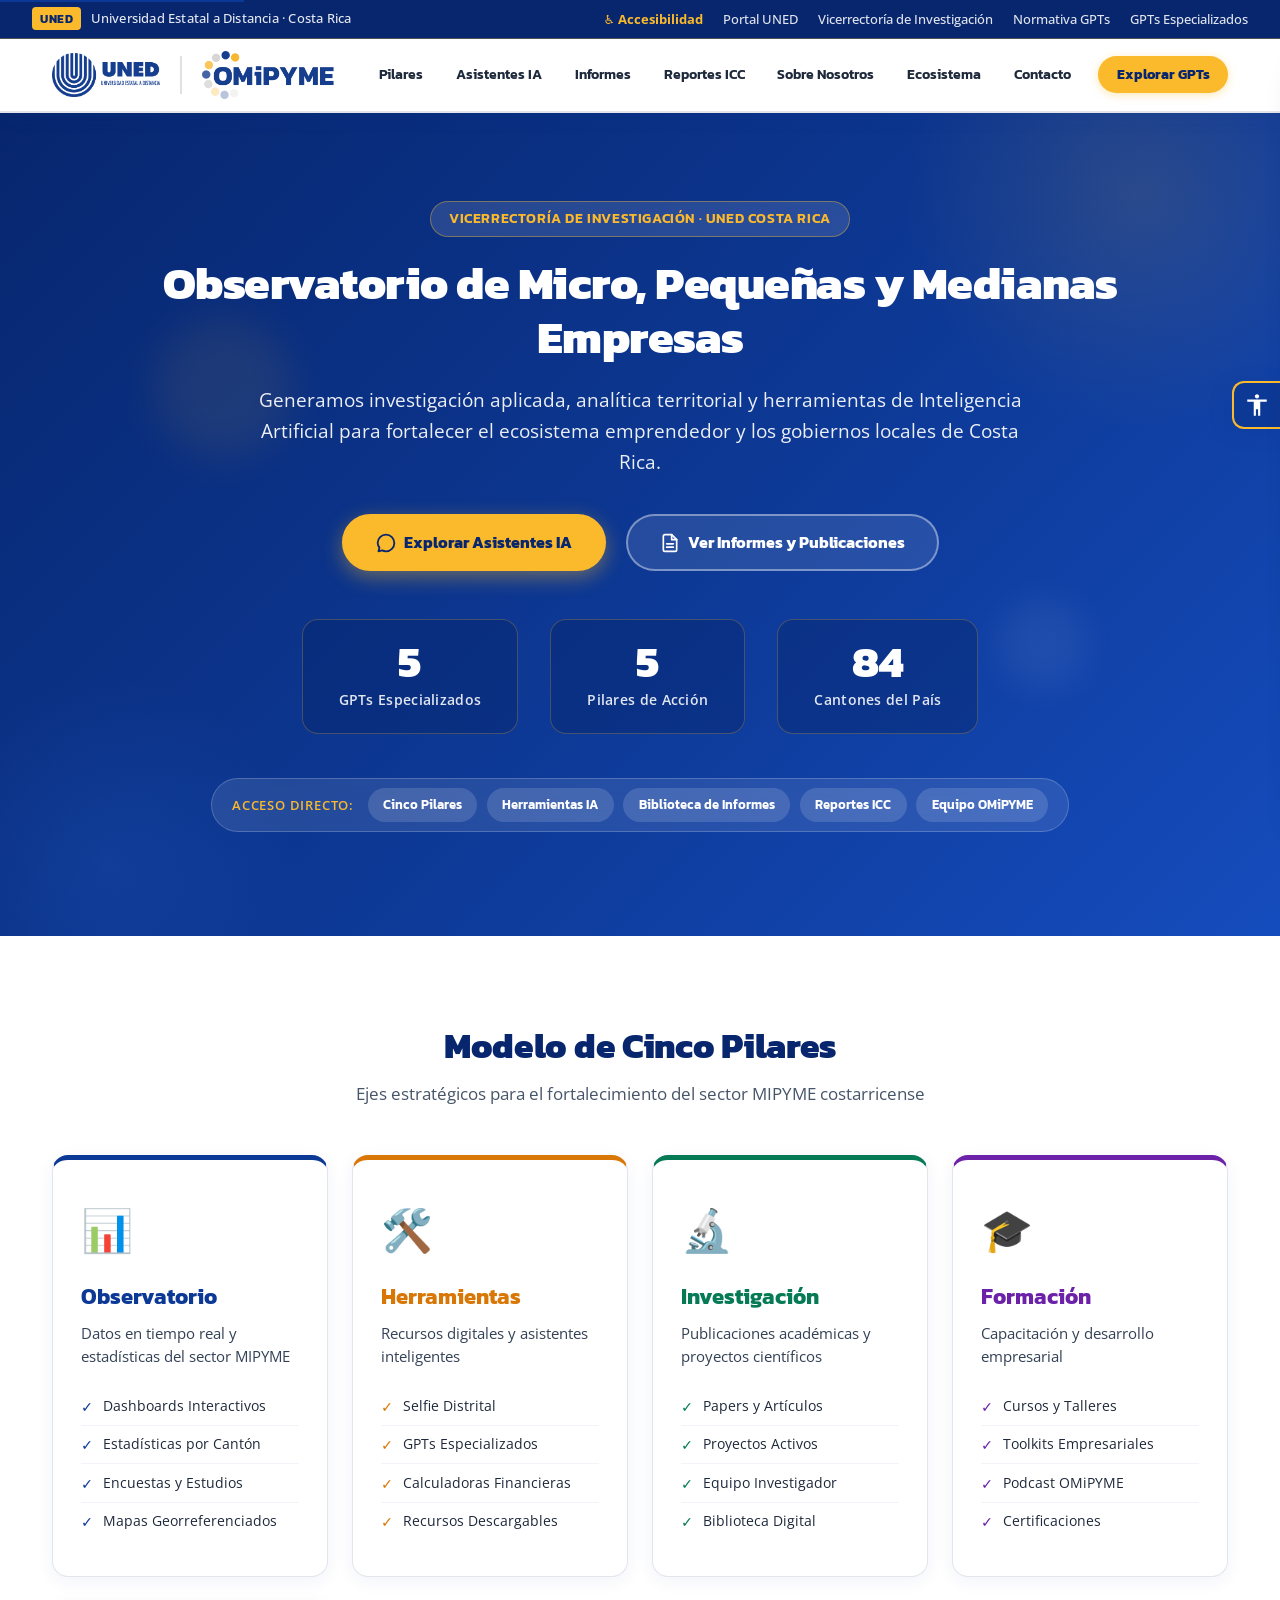
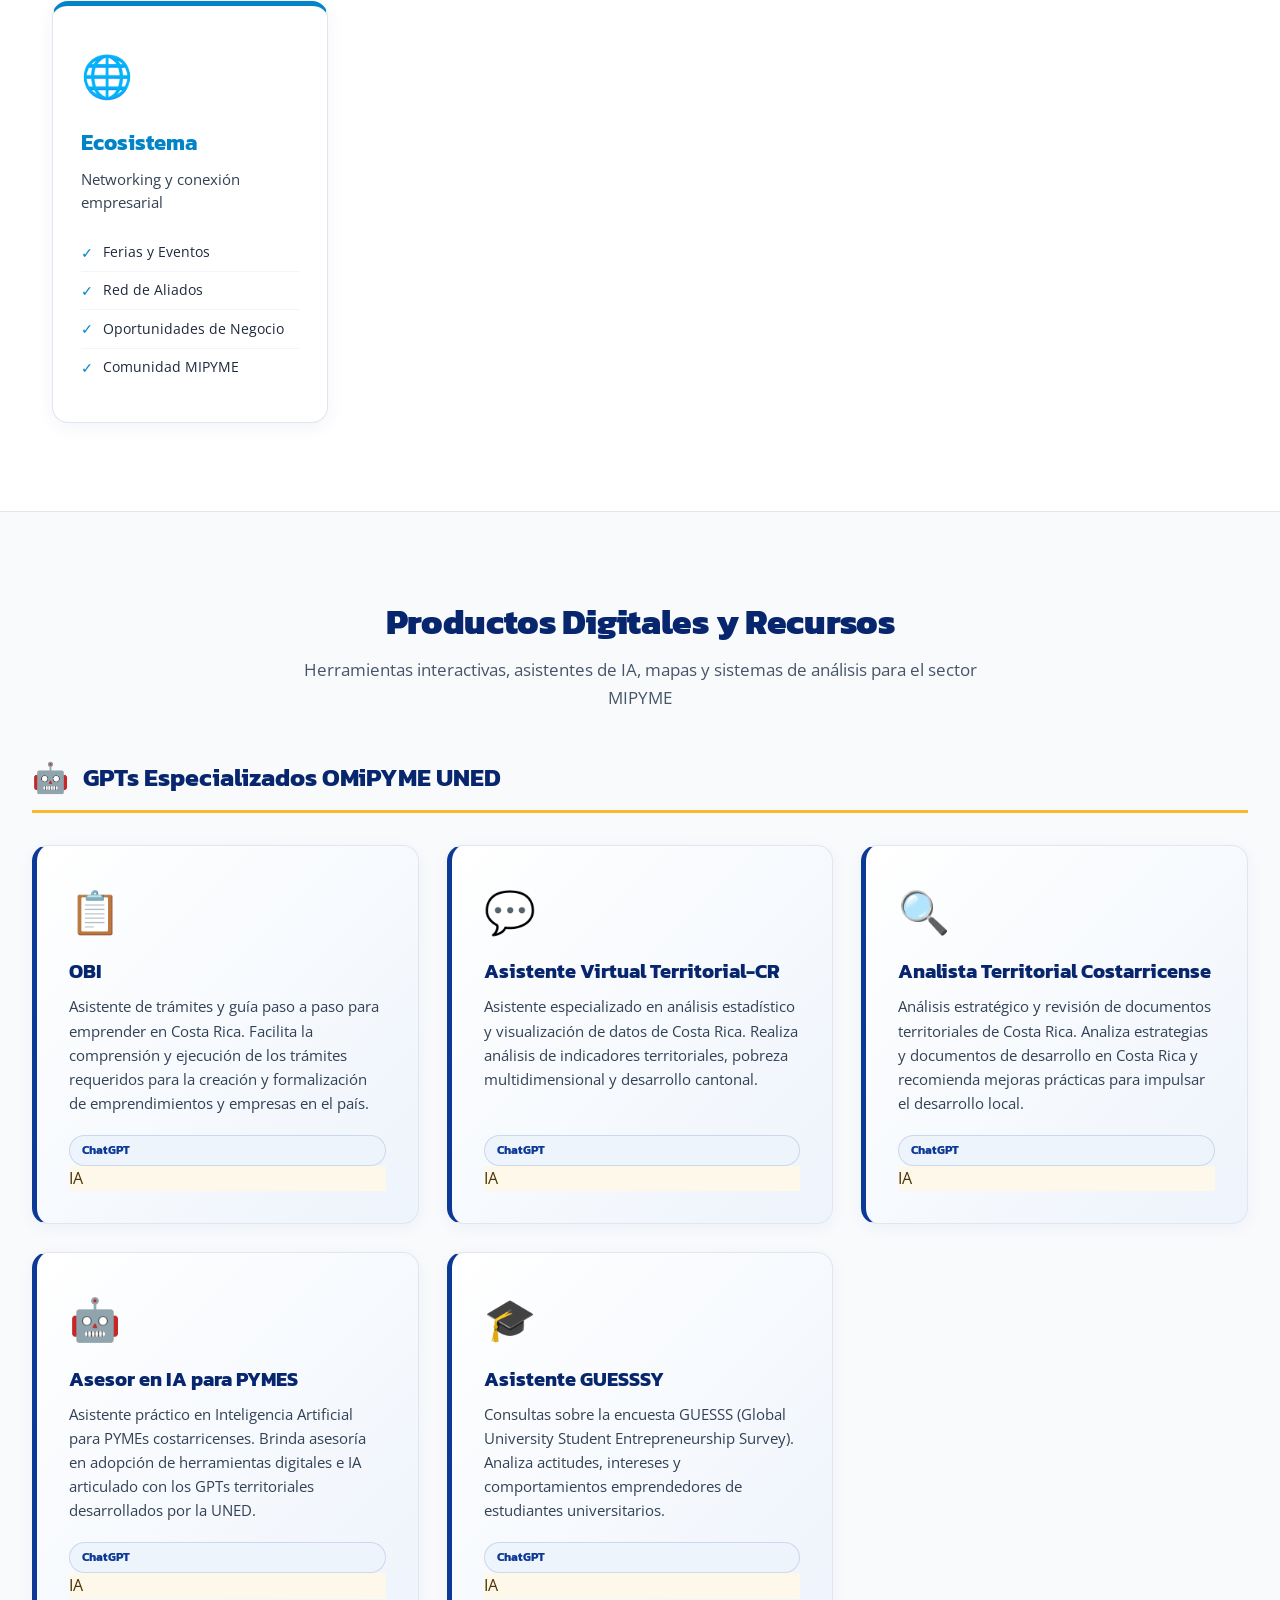
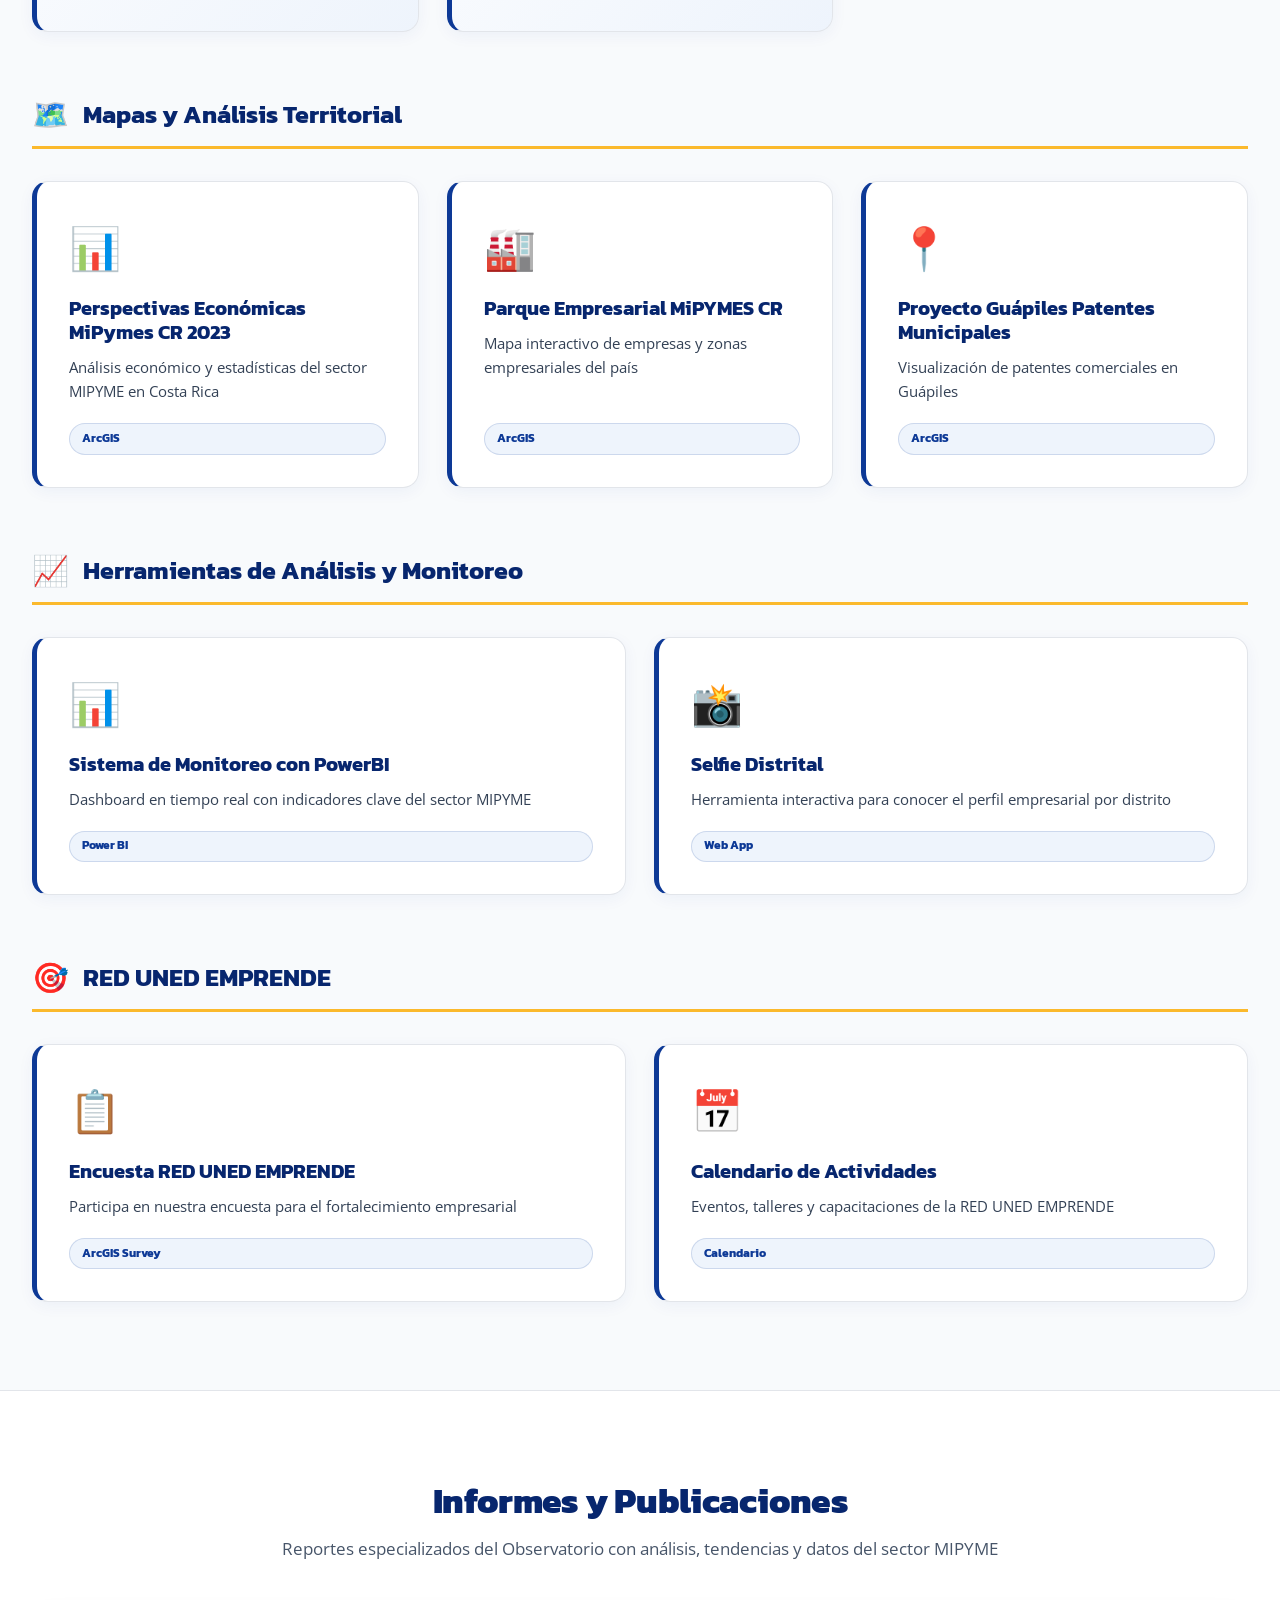
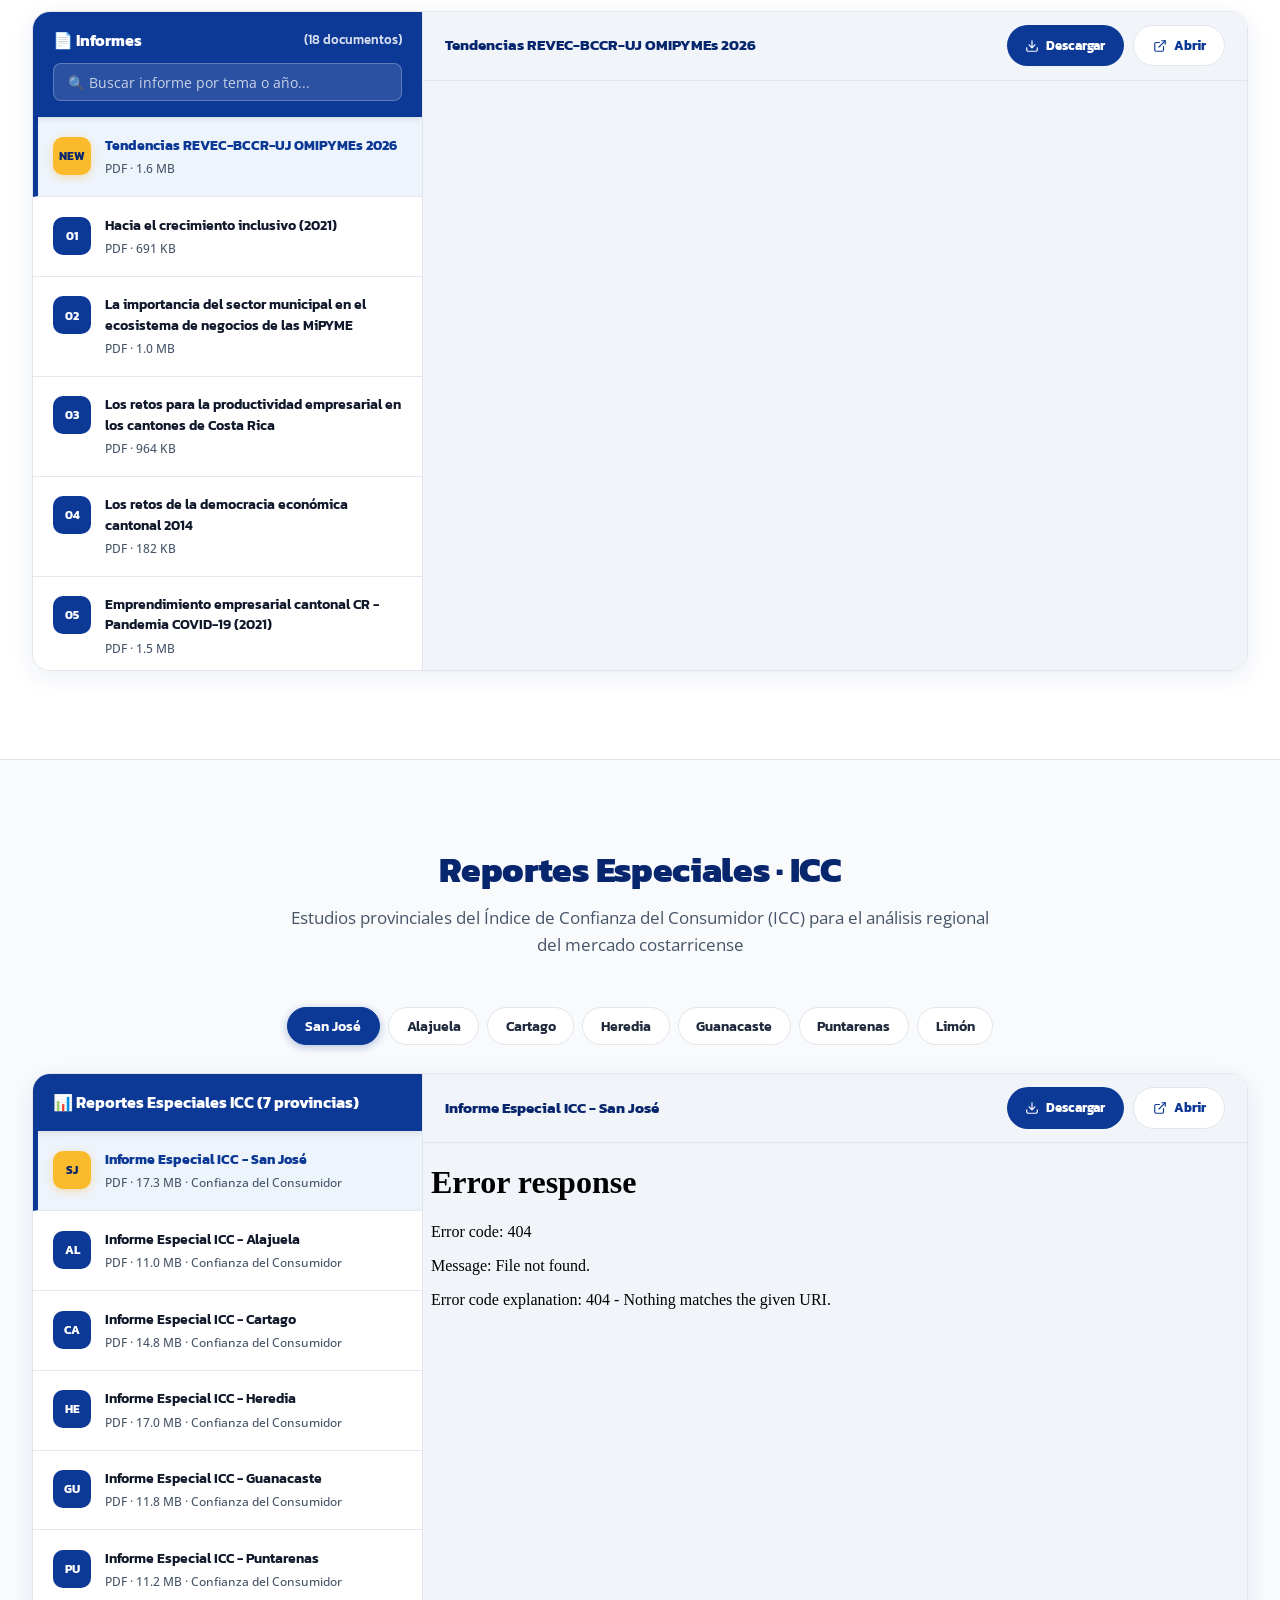
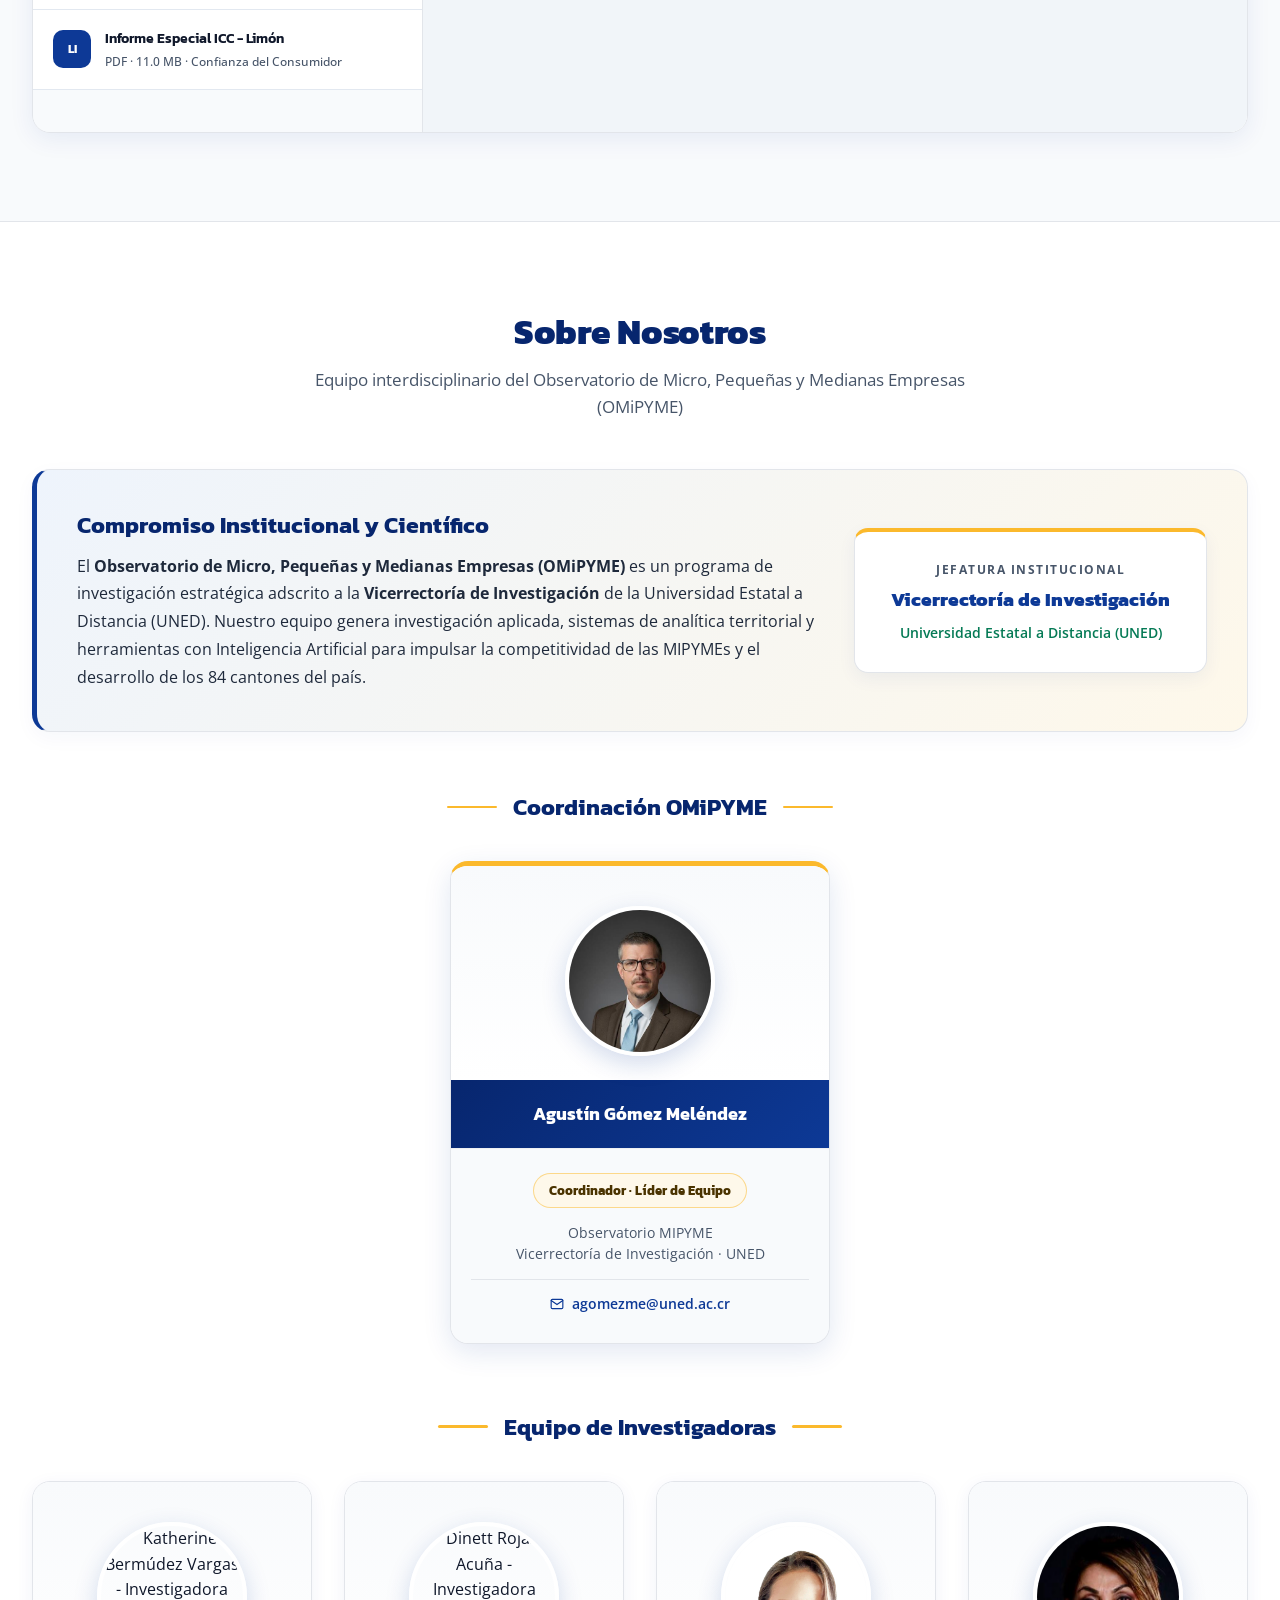
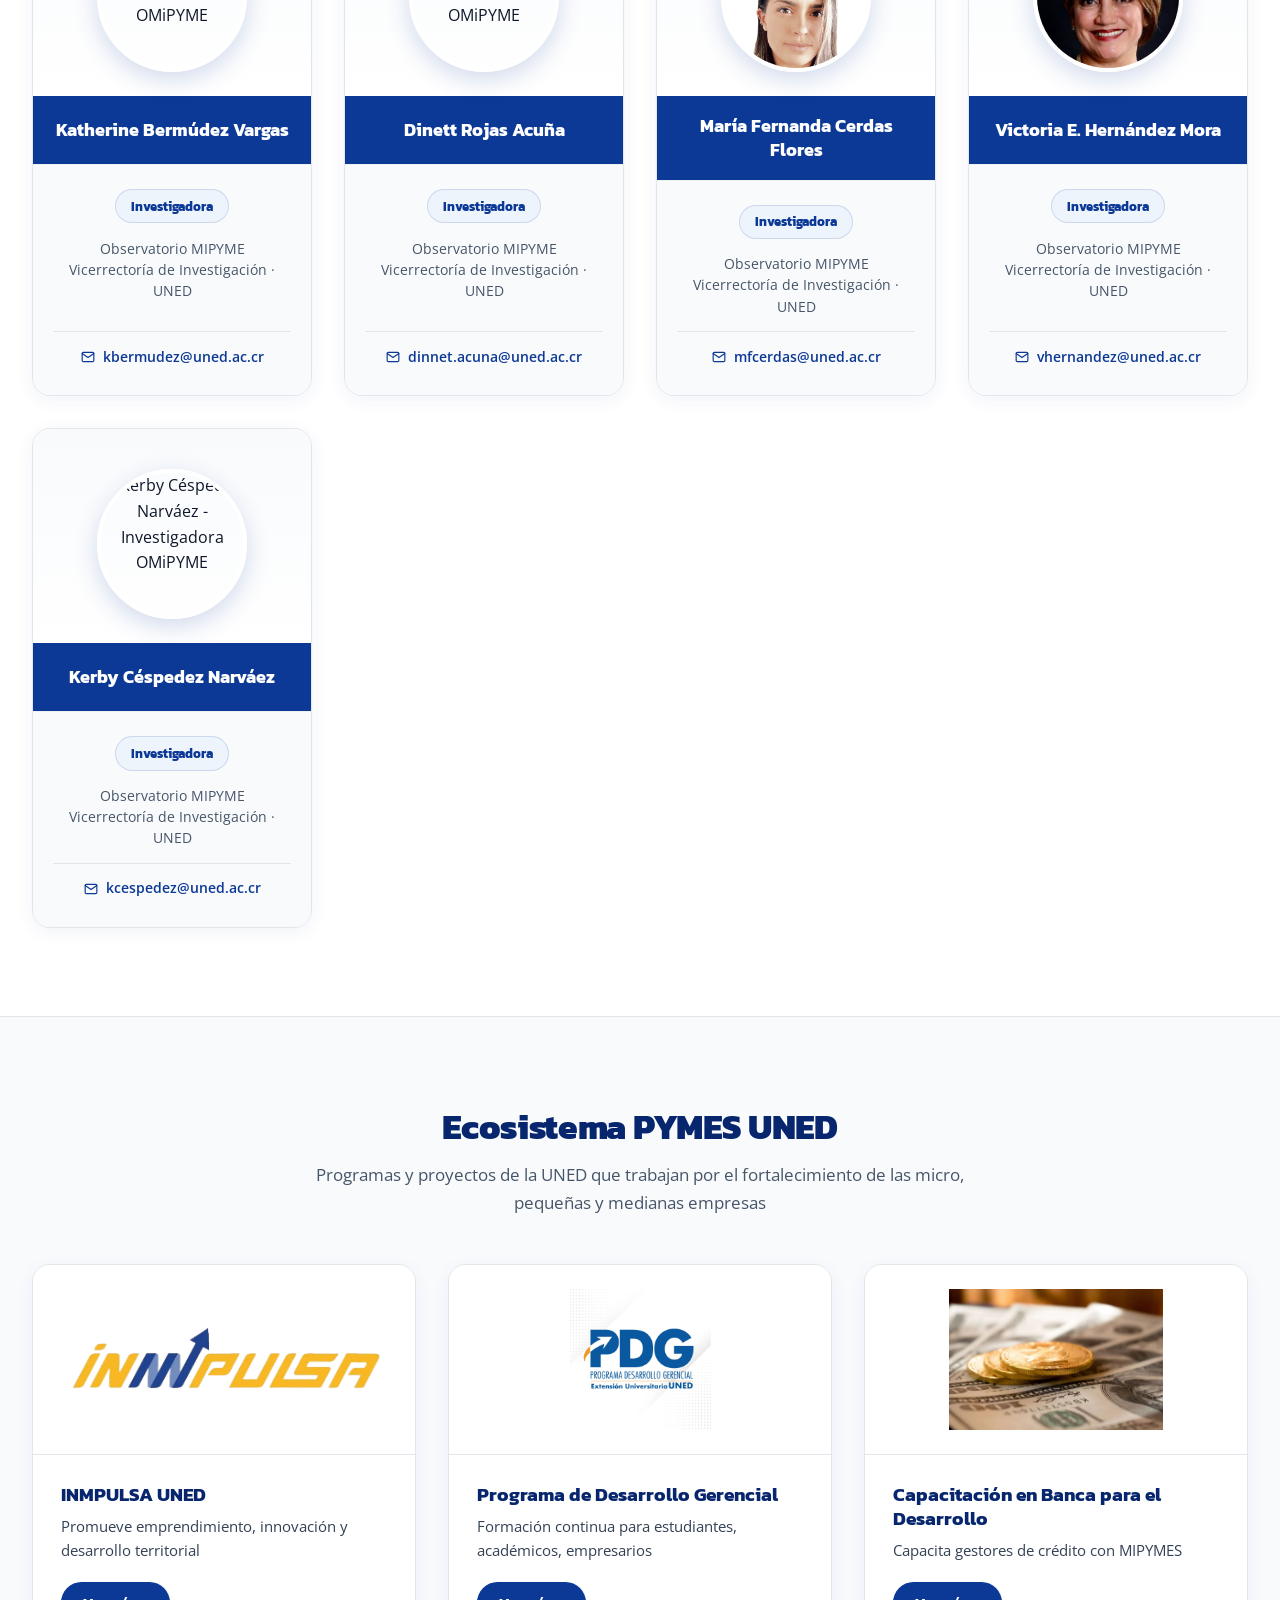
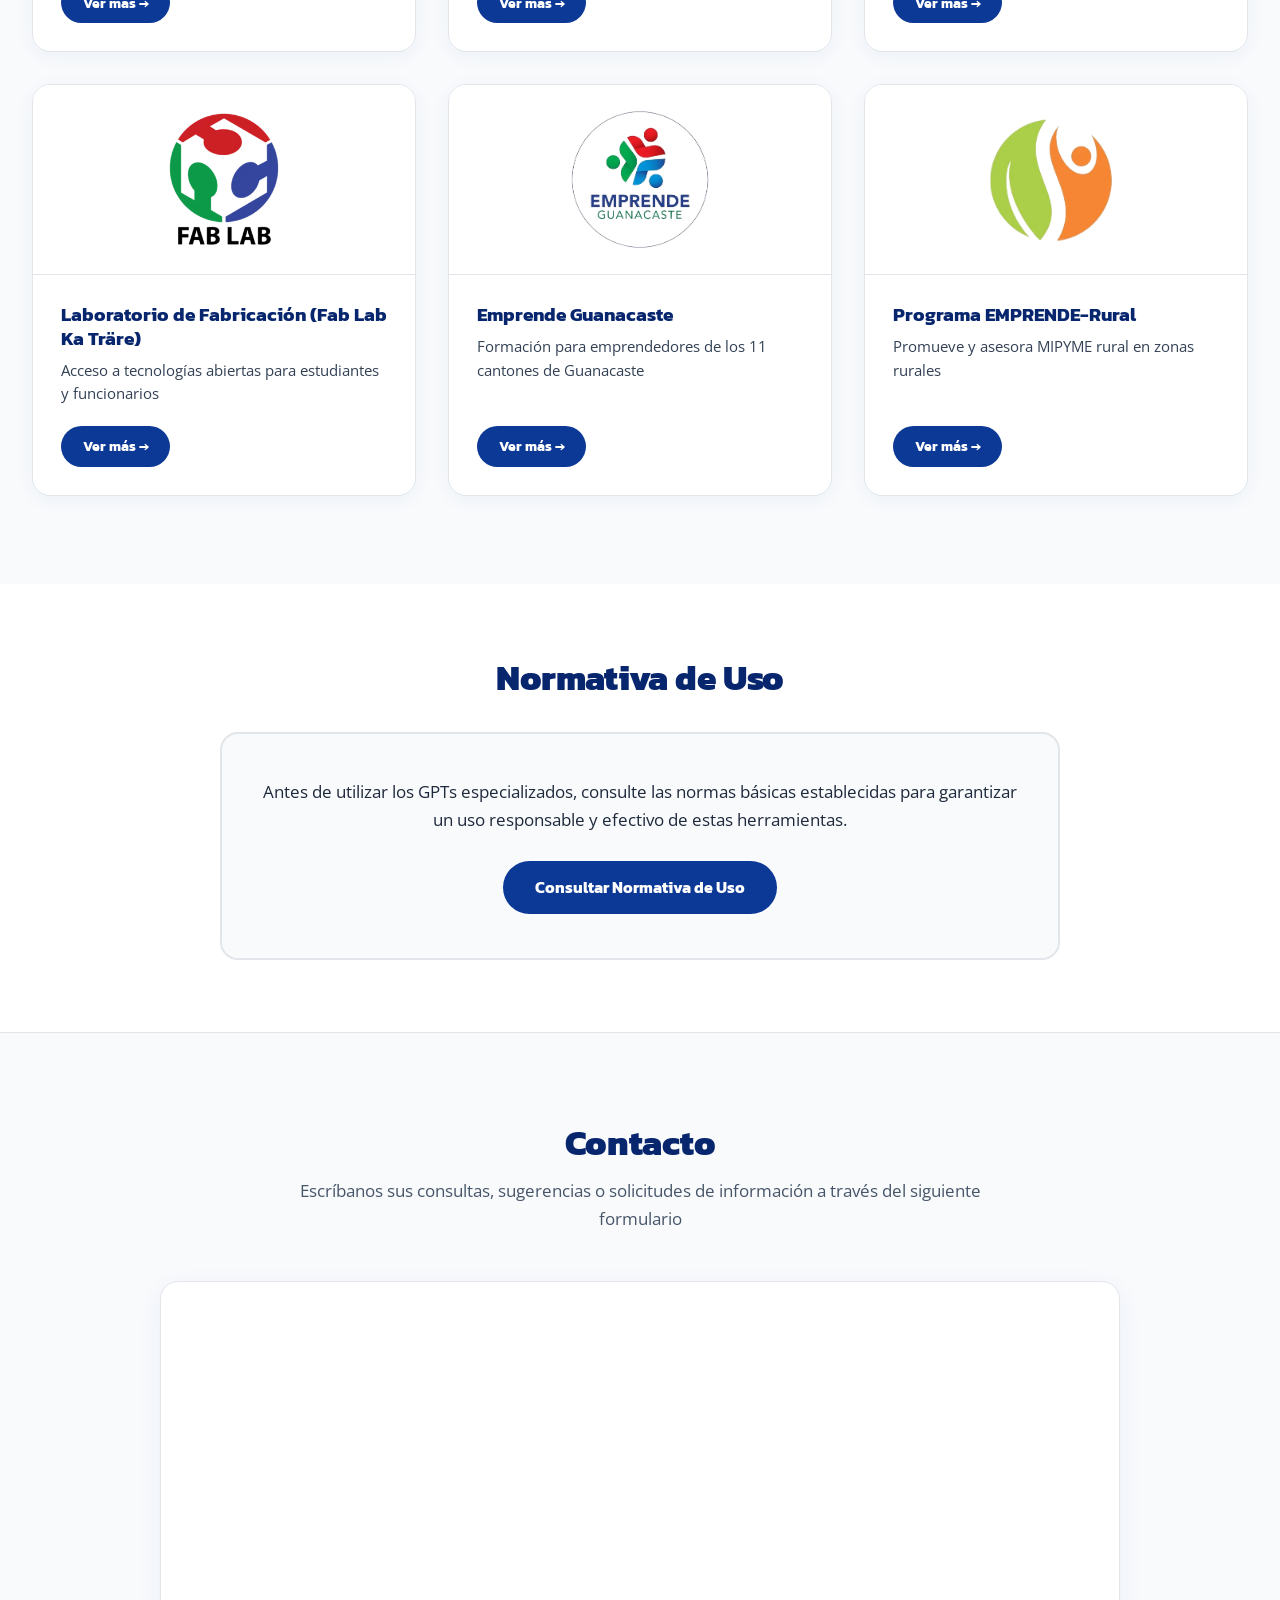
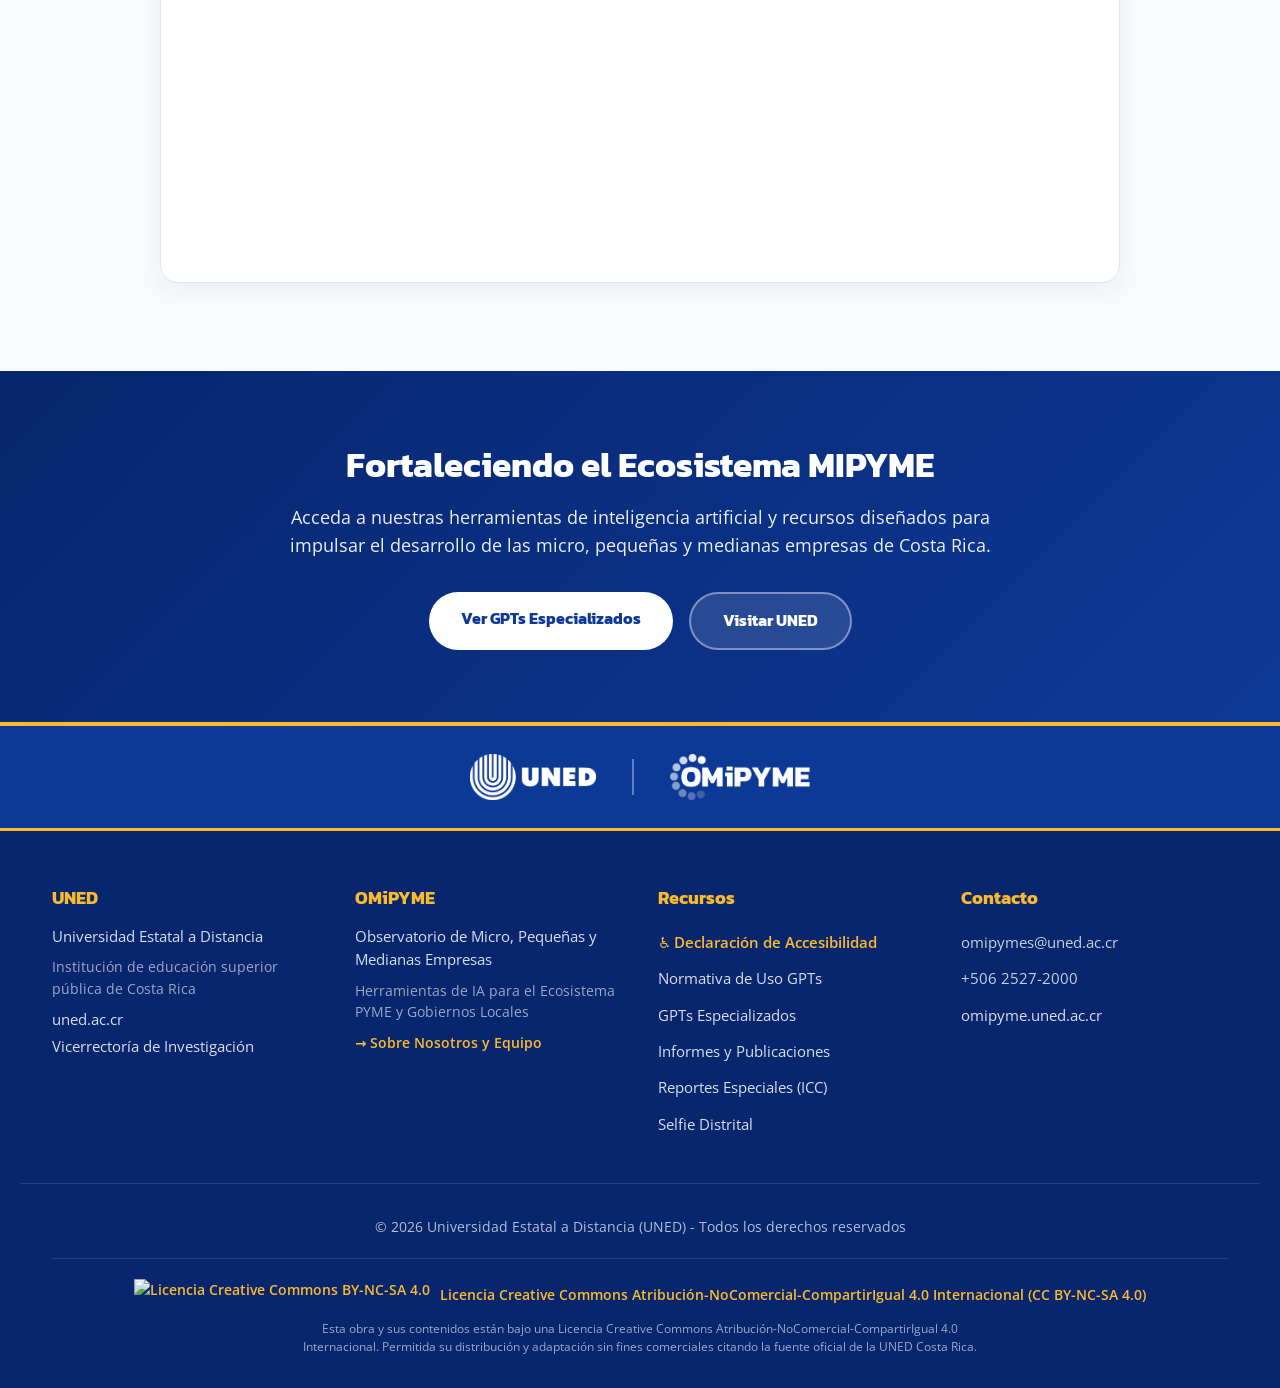
==== index.html @ 2b7f2400 "Nuevo Sitio OMIPYME" ====
<!DOCTYPE html>
<html lang="es">
<head>
    <meta charset="UTF-8">
    <meta name="viewport" content="width=device-width, initial-scale=1.0">
    <title>OMiPYME - Observatorio de Micro, Pequeñas y Medianas Empresas | UNED Costa Rica</title>
    <meta name="description" content="Observatorio MIPYME de la UNED Costa Rica. Herramientas de Inteligencia Artificial, datos, investigación y recursos para el fortalecimiento del ecosistema PYME y Gobiernos Locales.">
    <link rel="preconnect" href="https://fonts.googleapis.com">
    <link rel="preconnect" href="https://fonts.gstatic.com" crossorigin>
    <link href="https://fonts.googleapis.com/css2?family=Kanit:ital,wght@0,400;0,500;0,600;0,700;0,800;1,400;1,700&family=Montserrat:wght@500;600;700&family=Open+Sans:wght@400;500;600;700&display=swap" rel="stylesheet">
    <style>
        * {
            margin: 0;
            padding: 0;
            box-sizing: border-box;
        }

        :root {
            /* ===== PALETA OFICIAL OMIPYME 2025 (Manual de Marca) ===== */
            --color-primary: #0D3996;          /* Azul Principal OMiPYME (C:100 M:83 Y:3 K:1) */
            --color-primary-light: #1D55C4;    /* Azul Dinámico / Hover */
            --color-primary-dark: #07266E;     /* Azul Noche Profundo / Institucional */
            --color-primary-soft: #EEF4FC;     /* Superficie Azul Hielo Institucional */
            --color-primary-rgb: 13, 57, 150;
            --color-primary-dark-rgb: 7, 38, 110;

            --color-accent: #FBB92C;           /* Amarillo / Dorado Institucional OMiPYME (C:0 M:31 Y:87 K:0) */
            --color-accent-hover: #E5A31E;     /* Dorado Hover */
            --color-accent-soft: #FEF8EA;      /* Tono Crema / Arena Cálido Institucional */
            --color-accent-dark: #4A3300;      /* Texto de alto contraste sobre dorado (WCAG AAA) */
            --color-accent-rgb: 251, 185, 44;

            --color-neutral-gray: #D5D4D4;     /* Gris Institucional OMiPYME (C:19 M:14 Y:15 K:1) */
            --color-neutral-border: #E2E5EA;   /* Borde Sutil */
            --color-white: #FFFFFF;

            /* Compatibilidad Institucional UNED */
            --color-secondary: #057A55;        /* Verde UNED */
            --color-uned-blue: #0D3996;
            --color-uned-gold: #FBB92C;

            /* Pilares de Acción (Cinco Pilares Armonizados) */
            --color-observatorio: #0D3996;     /* Azul OMiPYME */
            --color-herramientas: #D97706;     /* Ámbar Cálido */
            --color-investigacion: #057A55;    /* Verde Institucional UNED */
            --color-formacion: #6B21A8;        /* Púrpura Sabiduría */
            --color-ecosistema: #0284C7;       /* Azul Océano / Alianzas */

            /* Escala de Grises y Textos */
            --color-gray-50: #F8FAFC;
            --color-gray-100: #F1F5F9;
            --color-gray-200: #E2E8F0;
            --color-gray-300: #CBD5E1;
            --color-gray-600: #475569;
            --color-gray-700: #334155;
            --color-gray-800: #1E293B;
            --color-gray-900: #0F172A;

            /* Tipografía Oficial (Pág. 03 Manual de Marca) */
            --font-heading: 'Kanit', 'Montserrat', -apple-system, BlinkMacSystemFont, sans-serif;
            --font-body: 'Open Sans', system-ui, -apple-system, BlinkMacSystemFont, sans-serif;
        }

        html {
            scroll-behavior: smooth;
        }

        body {
            font-family: var(--font-body);
            color: var(--color-gray-900);
            line-height: 1.6;
            background-color: white;
            -webkit-font-smoothing: antialiased;
        }

        h1, h2, h3, h4, h5, h6 {
            font-family: var(--font-heading);
            font-weight: 700;
            line-height: 1.25;
            color: var(--color-gray-900);
        }

        /* Enlaces de salto accesible */
        .skip-link {
            position: absolute;
            top: -40px;
            left: 0;
            background: var(--color-primary);
            color: white;
            padding: 8px 16px;
            z-index: 1000;
            transition: top 0.2s;
            text-decoration: none;
            font-weight: 600;
        }
        .skip-link:focus {
            top: 0;
        }

        /* ===== Header Institucional ===== */
        .header {
            background: white;
            color: var(--color-gray-900);
            padding: 0;
            box-shadow: 0 4px 20px rgba(13, 57, 150, 0.08);
            position: sticky;
            top: 0;
            z-index: 100;
            border-bottom: 2px solid var(--color-neutral-border);
        }

        .header-top-bar {
            background: var(--color-primary-dark);
            padding: 0.45rem 2rem;
            font-size: 0.82rem;
            color: rgba(255, 255, 255, 0.9);
            border-bottom: 1px solid rgba(251, 185, 44, 0.3);
        }

        .header-top-bar-content {
            max-width: 1240px;
            margin: 0 auto;
            display: flex;
            justify-content: space-between;
            align-items: center;
        }

        .top-bar-left {
            display: flex;
            align-items: center;
            gap: 0.6rem;
            font-weight: 500;
            letter-spacing: 0.2px;
        }

        .top-bar-badge {
            background: var(--color-accent);
            color: var(--color-primary-dark);
            font-family: var(--font-heading);
            font-weight: 700;
            font-size: 0.72rem;
            padding: 0.15rem 0.5rem;
            border-radius: 4px;
            letter-spacing: 0.5px;
        }

        .header-top-bar-links {
            display: flex;
            align-items: center;
            gap: 1.25rem;
        }

        .header-top-bar-links a {
            color: rgba(255, 255, 255, 0.88);
            text-decoration: none;
            transition: color 0.2s ease;
            font-size: 0.8rem;
            font-weight: 500;
        }

        .header-top-bar-links a:hover {
            color: var(--color-accent);
            text-decoration: underline;
        }

        .header-content {
            max-width: 1240px;
            margin: 0 auto;
            padding: 0.75rem 2rem;
            display: flex;
            justify-content: space-between;
            align-items: center;
            gap: 1.5rem;
        }

        .logo-section {
            display: flex;
            align-items: center;
        }

        .logo-link {
            display: inline-flex;
            align-items: center;
            gap: 1.25rem;
            text-decoration: none;
        }

        .logo-img {
            height: 48px;
            width: auto;
            object-fit: contain;
            transition: transform 0.25s ease;
        }

        .logo-uned {
            height: 44px;
        }

        .logo-omipyme {
            height: 48px;
        }

        .logo-link:hover .logo-img {
            transform: scale(1.02);
        }

        .logo-separator {
            width: 1.5px;
            height: 38px;
            background: var(--color-neutral-gray);
            opacity: 0.7;
        }

        .header-nav {
            display: flex;
            align-items: center;
            gap: 0.35rem;
        }

        .header-nav a {
            color: var(--color-gray-800);
            text-decoration: none;
            padding: 0.5rem 0.85rem;
            border-radius: 8px;
            font-size: 0.9rem;
            font-family: var(--font-heading);
            font-weight: 600;
            transition: all 0.2s ease;
            display: inline-flex;
            align-items: center;
        }

        .header-nav a:hover {
            background: var(--color-primary-soft);
            color: var(--color-primary);
        }

        .header-nav a.nav-active {
            background: var(--color-primary-soft);
            color: var(--color-primary);
            font-weight: 700;
        }

        /* Botón píldora en navbar (Manual Pág 10) */
        .nav-cta-pill {
            background: var(--color-accent) !important;
            color: var(--color-primary-dark) !important;
            font-family: var(--font-heading) !important;
            font-weight: 700 !important;
            padding: 0.45rem 1.15rem !important;
            border-radius: 50px !important;
            box-shadow: 0 2px 8px rgba(251, 185, 44, 0.35);
            margin-left: 0.5rem;
            transition: all 0.25s ease !important;
        }

        .nav-cta-pill:hover {
            background: var(--color-accent-hover) !important;
            transform: translateY(-1px);
            box-shadow: 0 4px 14px rgba(251, 185, 44, 0.45);
        }

        /* ===== Hero Section Institucional ===== */
        .hero {
            background: linear-gradient(135deg, var(--color-primary-dark) 0%, var(--color-primary) 55%, #154cbd 100%);
            color: white;
            padding: 5.5rem 2rem 6.5rem;
            text-align: center;
            position: relative;
            overflow: hidden;
        }

        /* Dinamismo del Isotipo: círculos concéntricos y órbitas */
        .hero-bg-shapes {
            position: absolute;
            inset: 0;
            pointer-events: none;
            overflow: hidden;
        }

        .orbit-dot {
            position: absolute;
            border-radius: 50%;
            opacity: 0.12;
            animation: pulseSlow 8s ease-in-out infinite alternate;
        }

        .dot-1 {
            width: 480px;
            height: 480px;
            top: -160px;
            right: -100px;
            background: radial-gradient(circle, var(--color-accent) 0%, rgba(251, 185, 44, 0) 70%);
            animation-delay: 0s;
        }

        .dot-2 {
            width: 380px;
            height: 380px;
            bottom: -120px;
            left: -80px;
            background: radial-gradient(circle, #3b82f6 0%, rgba(59, 130, 246, 0) 70%);
            animation-delay: 2s;
        }

        .dot-3 {
            width: 140px;
            height: 140px;
            top: 25%;
            left: 12%;
            background: var(--color-accent);
            opacity: 0.08;
            filter: blur(20px);
        }

        .dot-4 {
            width: 90px;
            height: 90px;
            bottom: 30%;
            right: 15%;
            background: var(--color-primary-soft);
            opacity: 0.06;
            filter: blur(15px);
        }

        .hero-content {
            max-width: 960px;
            margin: 0 auto;
            position: relative;
            z-index: 1;
        }

        .hero-badge-wrap {
            margin-bottom: 1.25rem;
        }

        .hero-badge {
            display: inline-flex;
            align-items: center;
            background: rgba(255, 255, 255, 0.12);
            border: 1px solid rgba(251, 185, 44, 0.4);
            color: var(--color-accent);
            padding: 0.4rem 1.15rem;
            border-radius: 50px;
            font-size: 0.85rem;
            font-family: var(--font-heading);
            font-weight: 600;
            letter-spacing: 0.6px;
            text-transform: uppercase;
            backdrop-filter: blur(8px);
            animation: fadeInUp 0.7s ease;
        }

        .hero h2 {
            font-size: 2.85rem;
            margin-bottom: 1.25rem;
            font-weight: 800;
            color: white;
            letter-spacing: -0.5px;
            line-height: 1.18;
            animation: fadeInUp 0.8s ease 0.1s both;
        }

        .hero p {
            font-size: 1.18rem;
            margin-bottom: 2.25rem;
            color: rgba(255, 255, 255, 0.92);
            max-width: 780px;
            margin-left: auto;
            margin-right: auto;
            line-height: 1.65;
            animation: fadeInUp 0.8s ease 0.2s both;
        }

        /* Botones Call To Action del Hero */
        .hero-actions {
            display: flex;
            justify-content: center;
            gap: 1.25rem;
            margin-bottom: 3rem;
            flex-wrap: wrap;
            animation: fadeInUp 0.8s ease 0.3s both;
        }

        .btn {
            display: inline-flex;
            align-items: center;
            justify-content: center;
            gap: 0.5rem;
            padding: 0.875rem 2rem;
            border-radius: 50px;
            text-decoration: none;
            font-family: var(--font-heading);
            font-weight: 700;
            font-size: 0.98rem;
            transition: all 0.25s cubic-bezier(0.16, 1, 0.3, 1);
            cursor: pointer;
            border: none;
        }

        /* Botón píldora dorada oficial (Manual Pág 10) */
        .btn-pill-gold {
            background: var(--color-accent);
            color: var(--color-primary-dark);
            box-shadow: 0 6px 20px rgba(251, 185, 44, 0.4);
            border: 2px solid var(--color-accent);
        }

        .btn-pill-gold:hover {
            background: var(--color-accent-hover);
            border-color: var(--color-accent-hover);
            transform: translateY(-3px);
            box-shadow: 0 10px 28px rgba(251, 185, 44, 0.55);
            color: var(--color-primary-dark);
        }

        .btn-hero-outline {
            background: rgba(255, 255, 255, 0.1);
            color: white;
            border: 2px solid rgba(255, 255, 255, 0.4);
            backdrop-filter: blur(6px);
        }

        .btn-hero-outline:hover {
            background: rgba(255, 255, 255, 0.2);
            border-color: white;
            transform: translateY(-3px);
            box-shadow: 0 8px 24px rgba(0, 0, 0, 0.25);
            color: white;
        }

        /* Tarjetas de estadísticas */
        .hero-stats {
            display: flex;
            justify-content: center;
            gap: 2rem;
            margin-top: 1rem;
            margin-bottom: 2.75rem;
            flex-wrap: wrap;
            animation: fadeInUp 0.8s ease 0.4s both;
        }

        .stat {
            text-align: center;
            background: rgba(7, 38, 110, 0.45);
            padding: 1.25rem 2.25rem;
            border-radius: 16px;
            backdrop-filter: blur(12px);
            border: 1px solid rgba(251, 185, 44, 0.25);
            transition: transform 0.25s ease, border-color 0.25s ease;
            min-width: 190px;
        }

        .stat:hover {
            transform: translateY(-4px);
            border-color: var(--color-accent);
        }

        .stat-number {
            font-family: var(--font-heading);
            font-size: 2.75rem;
            font-weight: 800;
            display: block;
            margin-bottom: 0.2rem;
            color: white;
            line-height: 1;
        }

        .stat-label {
            font-size: 0.88rem;
            color: rgba(255, 255, 255, 0.88);
            font-weight: 600;
            letter-spacing: 0.3px;
        }

        /* Barra de acceso rápido (Manual Pág 10) */
        .hero-quicknav {
            display: inline-flex;
            align-items: center;
            gap: 0.6rem;
            background: rgba(255, 255, 255, 0.1);
            backdrop-filter: blur(10px);
            border: 1px solid rgba(255, 255, 255, 0.2);
            padding: 0.55rem 1.25rem;
            border-radius: 50px;
            flex-wrap: wrap;
            justify-content: center;
            animation: fadeInUp 0.8s ease 0.5s both;
        }

        .quicknav-title {
            font-size: 0.8rem;
            font-weight: 600;
            color: var(--color-accent);
            text-transform: uppercase;
            letter-spacing: 0.8px;
            margin-right: 0.25rem;
        }

        .quicknav-pill {
            background: rgba(255, 255, 255, 0.14);
            color: white;
            padding: 0.35rem 0.9rem;
            border-radius: 50px;
            text-decoration: none;
            font-family: var(--font-heading);
            font-size: 0.82rem;
            font-weight: 600;
            transition: all 0.2s ease;
            border: 1px solid transparent;
        }

        .quicknav-pill:hover {
            background: var(--color-accent);
            color: var(--color-primary-dark);
            border-color: var(--color-accent);
            transform: translateY(-1px);
        }

        /* ===== Secciones Generales ===== */
        .section-title {
            text-align: center;
            font-size: 2.2rem;
            margin-bottom: 0.75rem;
            color: var(--color-primary-dark);
            font-weight: 800;
            letter-spacing: -0.3px;
        }

        .section-subtitle {
            text-align: center;
            max-width: 720px;
            margin: 0 auto 3rem;
            color: var(--color-gray-600);
            font-size: 1.08rem;
            line-height: 1.6;
        }

        /* ===== Pilares Section ===== */
        .pilares-section {
            max-width: 1240px;
            margin: 0 auto;
            padding: 5.5rem 2rem;
        }

        .pilares-grid {
            display: grid;
            grid-template-columns: repeat(auto-fit, minmax(220px, 1fr));
            gap: 1.5rem;
        }

        .pilar-card {
            background: white;
            border-radius: 16px;
            padding: 2.25rem 1.75rem;
            box-shadow: 0 4px 18px rgba(13, 57, 150, 0.06);
            transition: all 0.3s cubic-bezier(0.16, 1, 0.3, 1);
            border: 1px solid var(--color-neutral-border);
            border-top: 5px solid var(--pilar-color);
            cursor: pointer;
            animation: fadeInUp 0.6s ease both;
            display: flex;
            flex-direction: column;
        }

        .pilar-card:nth-child(1) { --pilar-color: var(--color-observatorio); animation-delay: 0.1s; }
        .pilar-card:nth-child(2) { --pilar-color: var(--color-herramientas); animation-delay: 0.2s; }
        .pilar-card:nth-child(3) { --pilar-color: var(--color-investigacion); animation-delay: 0.3s; }
        .pilar-card:nth-child(4) { --pilar-color: var(--color-formacion); animation-delay: 0.4s; }
        .pilar-card:nth-child(5) { --pilar-color: var(--color-ecosistema); animation-delay: 0.5s; }

        .pilar-card:hover {
            transform: translateY(-8px);
            box-shadow: 0 16px 36px rgba(13, 57, 150, 0.12);
            border-color: var(--pilar-color);
        }

        .pilar-icon {
            font-size: 2.6rem;
            margin-bottom: 1.25rem;
            display: inline-block;
        }

        .pilar-title {
            font-size: 1.35rem;
            margin-bottom: 0.75rem;
            color: var(--pilar-color);
            font-weight: 700;
        }

        .pilar-description {
            color: var(--color-gray-700);
            margin-bottom: 1.25rem;
            font-size: 0.95rem;
            line-height: 1.5;
        }

        .pilar-features {
            list-style: none;
            padding-left: 0;
            margin-top: auto;
        }

        .pilar-features li {
            padding: 0.45rem 0;
            font-size: 0.88rem;
            color: var(--color-gray-800);
            border-bottom: 1px solid var(--color-gray-100);
            display: flex;
            align-items: center;
        }

        .pilar-features li:last-child {
            border-bottom: none;
        }

        .pilar-features li::before {
            content: "✓";
            color: var(--pilar-color);
            font-weight: 800;
            margin-right: 0.6rem;
            font-size: 0.9rem;
        }

        /* ===== Productos Digitales / Asistentes IA ===== */
        .productos-section {
            background: var(--color-gray-50);
            padding: 5.5rem 2rem;
            border-top: 1px solid var(--color-neutral-border);
            border-bottom: 1px solid var(--color-neutral-border);
        }

        .productos-content {
            max-width: 1240px;
            margin: 0 auto;
        }

        .productos-categoria {
            margin-bottom: 4rem;
        }

        .productos-categoria:last-child {
            margin-bottom: 0;
        }

        .categoria-title {
            font-size: 1.55rem;
            margin-bottom: 2rem;
            color: var(--color-primary-dark);
            display: flex;
            align-items: center;
            gap: 0.85rem;
            padding-bottom: 0.85rem;
            border-bottom: 3px solid var(--color-accent);
        }

        .categoria-icon {
            font-size: 1.85rem;
        }

        .productos-grid {
            display: grid;
            grid-template-columns: repeat(auto-fit, minmax(310px, 1fr));
            gap: 1.75rem;
        }

        .producto-card {
            background: white;
            border-radius: 16px;
            padding: 2rem;
            box-shadow: 0 4px 16px rgba(13, 57, 150, 0.05);
            transition: all 0.3s cubic-bezier(0.16, 1, 0.3, 1);
            text-decoration: none;
            color: inherit;
            display: flex;
            flex-direction: column;
            border: 1px solid var(--color-neutral-border);
            border-left: 5px solid var(--color-primary);
            position: relative;
            overflow: hidden;
        }

        .producto-card::before {
            content: '';
            position: absolute;
            top: 0;
            left: 0;
            width: 100%;
            height: 3px;
            background: linear-gradient(90deg, var(--color-primary), var(--color-accent));
            transform: scaleX(0);
            transform-origin: left;
            transition: transform 0.3s ease;
        }

        .producto-card:hover::before {
            transform: scaleX(1);
        }

        .producto-card:hover {
            transform: translateY(-6px);
            box-shadow: 0 16px 36px rgba(13, 57, 150, 0.12);
            border-color: var(--color-accent);
            border-left-color: var(--color-accent);
        }

        .producto-destacado {
            border-left-color: var(--color-primary);
            background: linear-gradient(135deg, white 0%, var(--color-primary-soft) 100%);
        }

        .producto-icon {
            font-size: 2.6rem;
            margin-bottom: 1rem;
            transition: transform 0.3s ease;
        }

        .producto-card:hover .producto-icon {
            transform: scale(1.12);
        }

        .producto-title {
            font-size: 1.22rem;
            margin-bottom: 0.6rem;
            color: var(--color-primary-dark);
            font-family: var(--font-heading);
            font-weight: 700;
        }

        .producto-description {
            color: var(--color-gray-700);
            font-size: 0.94rem;
            line-height: 1.6;
            flex-grow: 1;
            margin-bottom: 1.25rem;
        }

        .producto-badges-wrap {
            display: flex;
            flex-wrap: wrap;
            gap: 0.5rem;
            margin-bottom: 1.25rem;
        }

        .producto-badge {
            display: inline-flex;
            align-items: center;
            background: var(--color-primary-soft);
            color: var(--color-primary);
            padding: 0.3rem 0.75rem;
            border-radius: 50px;
            font-size: 0.76rem;
            font-family: var(--font-heading);
            font-weight: 700;
            border: 1px solid rgba(13, 57, 150, 0.15);
        }

        .producto-badge-new {
            background: var(--color-accent-soft);
            color: var(--color-accent-dark);
            border-color: rgba(251, 185, 44, 0.5);
        }

        .producto-action-link {
            font-family: var(--font-heading);
            font-weight: 700;
            font-size: 0.9rem;
            color: var(--color-primary);
            display: inline-flex;
            align-items: center;
            gap: 0.4rem;
            margin-top: auto;
            transition: gap 0.2s ease, color 0.2s ease;
        }

        .producto-card:hover .producto-action-link {
            color: var(--color-primary-light);
            gap: 0.7rem;
        }

        /* ===== Informes y Publicaciones ===== */
        .informes-section {
            background: white;
            padding: 5.5rem 2rem;
        }

        .reportes-especiales-section {
            background: var(--color-gray-50);
            border-top: 1px solid var(--color-neutral-border);
        }

        .informes-content {
            max-width: 1240px;
            margin: 0 auto;
        }

        /* Buscador en la cabecera de la lista */
        .informes-header-top {
            display: flex;
            justify-content: space-between;
            align-items: center;
            margin-bottom: 0.6rem;
        }

        .informes-count {
            font-size: 0.8rem;
            color: rgba(255, 255, 255, 0.85);
            font-weight: 500;
        }

        .informes-search-box {
            position: relative;
        }

        .informes-search-input {
            width: 100%;
            padding: 0.55rem 0.85rem;
            border-radius: 8px;
            border: 1px solid rgba(255, 255, 255, 0.25);
            background: rgba(255, 255, 255, 0.12);
            color: white;
            font-size: 0.85rem;
            font-family: var(--font-body);
            outline: none;
            transition: all 0.2s ease;
        }

        .informes-search-input::placeholder {
            color: rgba(255, 255, 255, 0.75);
        }

        .informes-search-input:focus {
            background: white;
            color: var(--color-gray-900);
            border-color: var(--color-accent);
            box-shadow: 0 0 0 3px rgba(251, 185, 44, 0.35);
        }

        .informes-search-input:focus::placeholder {
            color: var(--color-gray-600);
        }

        .informes-panel {
            display: grid;
            grid-template-columns: 390px 1fr;
            gap: 0;
            margin-top: 1.75rem;
            border: 1px solid var(--color-neutral-border);
            border-radius: 18px;
            overflow: hidden;
            box-shadow: 0 6px 24px rgba(13, 57, 150, 0.08);
            height: 660px;
        }

        .informes-list {
            background: var(--color-gray-50);
            overflow-y: auto;
            border-right: 1px solid var(--color-neutral-border);
        }

        .informes-list-header {
            position: sticky;
            top: 0;
            background: var(--color-primary);
            color: white;
            padding: 1rem 1.25rem;
            font-family: var(--font-heading);
            font-weight: 700;
            font-size: 1rem;
            z-index: 2;
            box-shadow: 0 2px 6px rgba(0, 0, 0, 0.1);
        }

        .informe-item {
            padding: 1.1rem 1.25rem;
            border-bottom: 1px solid var(--color-gray-200);
            cursor: pointer;
            transition: all 0.2s ease;
            display: flex;
            align-items: flex-start;
            gap: 0.85rem;
            background: white;
        }

        .informe-item:hover {
            background: var(--color-gray-100);
        }

        .informe-item.active {
            background: var(--color-primary-soft);
            border-left: 5px solid var(--color-primary);
            padding-left: calc(1.25rem - 5px);
        }

        .informe-item-icon {
            flex-shrink: 0;
            width: 38px;
            height: 38px;
            background: var(--color-primary);
            color: white;
            border-radius: 10px;
            display: flex;
            align-items: center;
            justify-content: center;
            font-size: 0.78rem;
            font-family: var(--font-heading);
            font-weight: 700;
            margin-top: 2px;
            transition: background 0.2s ease;
        }

        .informe-item.active .informe-item-icon {
            background: var(--color-accent);
            color: var(--color-primary-dark);
            box-shadow: 0 2px 8px rgba(251, 185, 44, 0.4);
        }

        .informe-item-info {
            flex: 1;
            min-width: 0;
        }

        .informe-item-title {
            font-family: var(--font-heading);
            font-weight: 600;
            font-size: 0.9rem;
            color: var(--color-gray-900);
            line-height: 1.4;
            margin-bottom: 0.25rem;
            display: -webkit-box;
            -webkit-line-clamp: 2;
            -webkit-box-orient: vertical;
            overflow: hidden;
        }

        .informe-item.active .informe-item-title {
            color: var(--color-primary);
            font-weight: 700;
        }

        .informe-item-meta {
            font-size: 0.76rem;
            color: var(--color-gray-600);
            font-weight: 500;
        }

        .informes-viewer {
            display: flex;
            flex-direction: column;
            background: white;
        }

        .viewer-toolbar {
            display: flex;
            align-items: center;
            justify-content: space-between;
            padding: 0.85rem 1.35rem;
            background: var(--color-gray-100);
            border-bottom: 1px solid var(--color-neutral-border);
            gap: 1rem;
            flex-shrink: 0;
            flex-wrap: wrap;
        }

        .viewer-title {
            font-family: var(--font-heading);
            font-weight: 700;
            font-size: 0.96rem;
            color: var(--color-primary-dark);
            white-space: nowrap;
            overflow: hidden;
            text-overflow: ellipsis;
            flex: 1;
        }

        .viewer-actions {
            display: flex;
            gap: 0.6rem;
            flex-shrink: 0;
        }

        .btn-toolbar {
            display: inline-flex;
            align-items: center;
            gap: 0.45rem;
            padding: 0.55rem 1.15rem;
            border-radius: 50px;
            font-family: var(--font-heading);
            font-weight: 700;
            font-size: 0.84rem;
            text-decoration: none;
            transition: all 0.2s ease;
            cursor: pointer;
            border: none;
        }

        .btn-toolbar-primary {
            background: var(--color-primary);
            color: white;
        }

        .btn-toolbar-primary:hover {
            background: var(--color-primary-light);
            transform: translateY(-1px);
            box-shadow: 0 4px 12px rgba(13, 57, 150, 0.25);
        }

        .btn-toolbar-outline {
            background: white;
            color: var(--color-primary);
            border: 1px solid var(--color-neutral-border);
        }

        .btn-toolbar-outline:hover {
            background: var(--color-primary-soft);
            border-color: var(--color-primary);
            color: var(--color-primary);
        }

        .viewer-frame {
            flex: 1;
            width: 100%;
            border: none;
            background: var(--color-gray-100);
        }

        /* Tabs de Provincias para el ICC */
        .province-tabs {
            display: flex;
            gap: 0.5rem;
            margin-bottom: 1.25rem;
            flex-wrap: wrap;
            justify-content: center;
        }

        .province-tab-btn {
            background: white;
            border: 1px solid var(--color-neutral-border);
            padding: 0.5rem 1.1rem;
            border-radius: 50px;
            font-family: var(--font-heading);
            font-size: 0.85rem;
            font-weight: 600;
            color: var(--color-gray-800);
            cursor: pointer;
            transition: all 0.2s ease;
        }

        .province-tab-btn:hover {
            border-color: var(--color-primary);
            color: var(--color-primary);
            background: var(--color-primary-soft);
        }

        .province-tab-btn.active {
            background: var(--color-primary);
            color: white;
            border-color: var(--color-primary);
            box-shadow: 0 2px 8px rgba(13, 57, 150, 0.3);
        }

        /* ===== Sobre Nosotros Section ===== */
        .nosotros-section {
            background: white;
            padding: 5.5rem 2rem;
            border-top: 1px solid var(--color-neutral-border);
        }

        .nosotros-content {
            max-width: 1240px;
            margin: 0 auto;
        }

        .nosotros-intro-card {
            background: linear-gradient(135deg, var(--color-primary-soft) 0%, var(--color-accent-soft) 100%);
            border: 1px solid var(--color-neutral-border);
            border-left: 5px solid var(--color-primary);
            border-radius: 18px;
            padding: 2.5rem;
            margin-bottom: 3.5rem;
            display: flex;
            align-items: center;
            justify-content: space-between;
            gap: 2.5rem;
            flex-wrap: wrap;
            box-shadow: 0 6px 20px rgba(13, 57, 150, 0.04);
        }

        .nosotros-intro-text {
            flex: 1;
            min-width: 320px;
        }

        .nosotros-intro-text h3 {
            color: var(--color-primary-dark);
            font-size: 1.45rem;
            margin-bottom: 0.85rem;
            font-weight: 700;
        }

        .nosotros-intro-text p {
            color: var(--color-gray-800);
            font-size: 1.02rem;
            line-height: 1.7;
        }

        .nosotros-jefatura-badge {
            background: white;
            border: 1px solid var(--color-neutral-border);
            border-radius: 14px;
            padding: 1.75rem 2.25rem;
            box-shadow: 0 6px 18px rgba(13, 57, 150, 0.06);
            text-align: center;
            min-width: 290px;
            border-top: 4px solid var(--color-accent);
        }

        .nosotros-jefatura-badge .jefatura-label {
            font-size: 0.74rem;
            text-transform: uppercase;
            letter-spacing: 1.5px;
            color: var(--color-gray-600);
            font-weight: 700;
            margin-bottom: 0.4rem;
        }

        .nosotros-jefatura-badge .jefatura-title {
            font-family: var(--font-heading);
            font-weight: 800;
            color: var(--color-primary);
            font-size: 1.2rem;
        }

        .nosotros-jefatura-badge .jefatura-sub {
            font-size: 0.88rem;
            color: var(--color-secondary);
            font-weight: 600;
            margin-top: 0.35rem;
        }

        .equipo-subheading {
            text-align: center;
            font-size: 1.45rem;
            font-family: var(--font-heading);
            font-weight: 700;
            color: var(--color-primary-dark);
            margin-bottom: 2.25rem;
            display: flex;
            align-items: center;
            justify-content: center;
            gap: 1rem;
        }

        .equipo-subheading::before,
        .equipo-subheading::after {
            content: '';
            height: 2.5px;
            width: 50px;
            background: var(--color-accent);
            display: inline-block;
            border-radius: 2px;
        }

        .equipo-coordinador-wrapper {
            display: flex;
            justify-content: center;
            margin-bottom: 4rem;
        }

        .equipo-investigadoras-grid {
            display: grid;
            grid-template-columns: repeat(auto-fit, minmax(280px, 1fr));
            gap: 2rem;
            justify-content: center;
        }

        /* Tarjetas de Equipo (CIODD Style + OMiPYME Brand) */
        .item-nosotros {
            background: white;
            border-radius: 18px;
            overflow: hidden;
            box-shadow: 0 4px 18px rgba(13, 57, 150, 0.06);
            transition: all 0.3s cubic-bezier(0.16, 1, 0.3, 1);
            text-align: center;
            display: flex;
            flex-direction: column;
            border: 1px solid var(--color-neutral-border);
        }

        .item-nosotros:hover {
            transform: translateY(-8px);
            box-shadow: 0 18px 40px rgba(13, 57, 150, 0.15);
            border-color: var(--color-primary-light);
        }

        .item-nosotros-lider {
            max-width: 380px;
            width: 100%;
            border-top: 5px solid var(--color-accent);
            box-shadow: 0 8px 28px rgba(13, 57, 150, 0.12);
        }

        .img-nosotros {
            padding: 2.5rem 1rem 1.5rem;
            background: linear-gradient(180deg, var(--color-gray-50) 0%, white 100%);
            display: flex;
            justify-content: center;
            align-items: center;
            position: relative;
        }

        .img-nosotros img {
            width: 150px;
            height: 150px;
            object-fit: cover;
            border-radius: 50%;
            border: 4px solid white;
            box-shadow: 0 8px 24px rgba(13, 57, 150, 0.18);
            transition: transform 0.3s ease;
        }

        .item-nosotros:hover .img-nosotros img {
            transform: scale(1.05);
        }

        .title-nosotros {
            background: var(--color-primary);
            color: white;
            padding: 1.1rem 1.25rem;
            display: flex;
            align-items: center;
            justify-content: center;
            min-height: 4.25rem;
        }

        .item-nosotros-lider .title-nosotros {
            background: linear-gradient(135deg, var(--color-primary-dark) 0%, var(--color-primary) 100%);
        }

        .title-nosotros h3 {
            margin: 0;
            font-size: 1.12rem;
            line-height: 1.35;
            font-weight: 700;
            color: white;
            font-family: var(--font-heading);
        }

        .data-nosotros {
            padding: 1.5rem 1.25rem;
            background: var(--color-gray-50);
            text-align: center;
            flex: 1;
            display: flex;
            flex-direction: column;
            justify-content: space-between;
            gap: 0.9rem;
            border-top: 1px solid rgba(0, 0, 0, 0.04);
        }

        .data-nosotros .rol-badge {
            display: inline-block;
            font-size: 0.82rem;
            font-family: var(--font-heading);
            font-weight: 700;
            color: var(--color-primary);
            background: var(--color-primary-soft);
            padding: 0.35rem 0.95rem;
            border-radius: 50px;
            align-self: center;
            border: 1px solid rgba(13, 57, 150, 0.15);
        }

        .item-nosotros-lider .data-nosotros .rol-badge {
            color: var(--color-accent-dark);
            background: var(--color-accent-soft);
            border: 1px solid rgba(251, 185, 44, 0.5);
        }

        .data-nosotros .unidad-info {
            font-size: 0.88rem;
            color: var(--color-gray-600);
            line-height: 1.5;
        }

        .data-nosotros .contacto-box {
            margin-top: auto;
            padding-top: 0.85rem;
            border-top: 1px solid var(--color-neutral-border);
        }

        .data-nosotros .a-mail {
            display: inline-flex;
            align-items: center;
            gap: 0.5rem;
            color: var(--color-primary);
            text-decoration: none;
            font-size: 0.88rem;
            font-weight: 600;
            transition: all 0.2s ease;
            word-break: break-all;
        }

        .data-nosotros .a-mail:hover {
            color: var(--color-accent-hover);
            text-decoration: underline;
        }

        /* ===== Ecosistema Section ===== */
        .ecosistema-section {
            background: var(--color-gray-50);
            padding: 5.5rem 2rem;
            border-top: 1px solid var(--color-neutral-border);
        }

        .ecosistema-content {
            max-width: 1240px;
            margin: 0 auto;
        }

        .ecosistema-grid {
            display: grid;
            grid-template-columns: repeat(3, 1fr);
            gap: 2rem;
        }

        .ecosistema-card {
            background: white;
            border-radius: 18px;
            overflow: hidden;
            box-shadow: 0 4px 18px rgba(13, 57, 150, 0.05);
            transition: all 0.3s cubic-bezier(0.16, 1, 0.3, 1);
            text-decoration: none;
            color: inherit;
            display: flex;
            flex-direction: column;
            border: 1px solid var(--color-neutral-border);
        }

        .ecosistema-card:hover {
            transform: translateY(-8px);
            box-shadow: 0 16px 36px rgba(13, 57, 150, 0.12);
            border-color: var(--color-primary-light);
        }

        .ecosistema-card-img {
            width: 100%;
            height: 190px;
            object-fit: contain;
            background: white;
            padding: 1.5rem;
            border-bottom: 1px solid var(--color-neutral-border);
        }

        .ecosistema-card-body {
            padding: 1.75rem;
            display: flex;
            flex-direction: column;
            flex-grow: 1;
        }

        .ecosistema-card-title {
            font-size: 1.18rem;
            color: var(--color-primary-dark);
            margin-bottom: 0.5rem;
            font-family: var(--font-heading);
            font-weight: 700;
        }

        .ecosistema-card-desc {
            color: var(--color-gray-700);
            font-size: 0.92rem;
            line-height: 1.6;
            flex-grow: 1;
            margin-bottom: 1.25rem;
        }

        .ecosistema-card-btn {
            display: inline-flex;
            align-items: center;
            gap: 0.5rem;
            padding: 0.6rem 1.35rem;
            background: var(--color-primary);
            color: white;
            border-radius: 50px;
            text-decoration: none;
            font-family: var(--font-heading);
            font-weight: 700;
            font-size: 0.86rem;
            transition: all 0.25s ease;
            align-self: flex-start;
        }

        .ecosistema-card-btn:hover {
            background: var(--color-primary-light);
            transform: translateY(-2px);
            box-shadow: 0 6px 16px rgba(13, 57, 150, 0.3);
        }

        /* ===== Normativa Section ===== */
        .normativa-section {
            background: white;
            padding: 4.5rem 2rem;
        }

        .normativa-content {
            max-width: 840px;
            margin: 0 auto;
            text-align: center;
        }

        .normativa-card {
            background: var(--color-gray-50);
            border: 2px solid var(--color-neutral-border);
            border-radius: 18px;
            padding: 2.75rem 2rem;
            margin-top: 2rem;
        }

        .normativa-card p {
            color: var(--color-gray-800);
            margin-bottom: 1.75rem;
            font-size: 1.05rem;
            line-height: 1.65;
        }

        .btn-primary {
            background: var(--color-primary);
            color: white;
        }

        .btn-primary:hover {
            background: var(--color-primary-light);
            transform: translateY(-2px);
            box-shadow: 0 8px 24px rgba(13, 57, 150, 0.3);
            color: white;
        }

        .btn-outline {
            background: transparent;
            color: var(--color-primary);
            border: 2px solid var(--color-primary);
        }

        .btn-outline:hover {
            background: var(--color-primary);
            color: white;
            transform: translateY(-2px);
        }

        /* ===== Contacto Section ===== */
        .contacto-section {
            background: var(--color-gray-50);
            padding: 5.5rem 2rem;
            border-top: 1px solid var(--color-neutral-border);
        }

        .contacto-content {
            max-width: 960px;
            margin: 0 auto;
        }

        .contacto-form-wrapper {
            background: white;
            border-radius: 18px;
            overflow: hidden;
            box-shadow: 0 6px 24px rgba(13, 57, 150, 0.06);
            border: 1px solid var(--color-neutral-border);
            margin-top: 1.5rem;
        }

        .contacto-form-wrapper iframe {
            display: block;
            width: 100%;
            min-height: 600px;
            border: none;
        }

        /* ===== CTA Final Section ===== */
        .cta-section {
            background: linear-gradient(135deg, var(--color-primary-dark) 0%, var(--color-primary) 100%);
            color: white;
            padding: 4.5rem 2rem;
            text-align: center;
            border-bottom: 4px solid var(--color-accent);
        }

        .cta-content {
            max-width: 720px;
            margin: 0 auto;
        }

        .cta-content h2 {
            font-size: 2.2rem;
            margin-bottom: 1rem;
            color: white;
        }

        .cta-content p {
            opacity: 0.92;
            margin-bottom: 2rem;
            font-size: 1.12rem;
        }

        .cta-buttons {
            display: flex;
            gap: 1rem;
            justify-content: center;
            flex-wrap: wrap;
        }

        .btn-white {
            background: white;
            color: var(--color-primary);
            padding: 0.875rem 2rem;
            border-radius: 50px;
            text-decoration: none;
            font-family: var(--font-heading);
            font-weight: 700;
            transition: all 0.3s ease;
        }

        .btn-white:hover {
            transform: translateY(-2px);
            box-shadow: 0 8px 24px rgba(0, 0, 0, 0.25);
            background: var(--color-accent-soft);
        }

        .btn-ghost {
            background: rgba(255, 255, 255, 0.12);
            color: white;
            border: 2px solid rgba(255, 255, 255, 0.4);
            padding: 0.875rem 2rem;
            border-radius: 50px;
            text-decoration: none;
            font-family: var(--font-heading);
            font-weight: 700;
            transition: all 0.3s ease;
        }

        .btn-ghost:hover {
            background: rgba(255, 255, 255, 0.22);
            transform: translateY(-2px);
            border-color: white;
        }

        /* ===== Footer Institucional ===== */
        .footer {
            background: var(--color-primary-dark);
            color: white;
            padding: 0;
        }

        .footer-logos {
            background: var(--color-primary);
            padding: 1.75rem 2rem;
            text-align: center;
            border-bottom: 3.5px solid var(--color-accent);
        }

        .footer-logos-inner {
            max-width: 1240px;
            margin: 0 auto;
            display: flex;
            justify-content: center;
            align-items: center;
            gap: 2.25rem;
            flex-wrap: wrap;
        }

        .footer-logo-img {
            height: 46px;
            width: auto;
            object-fit: contain;
        }

        .footer-logo-separator {
            width: 1.5px;
            height: 36px;
            background: rgba(255, 255, 255, 0.35);
        }

        .footer-content {
            max-width: 1240px;
            margin: 0 auto;
            display: grid;
            grid-template-columns: repeat(auto-fit, minmax(220px, 1fr));
            gap: 2.25rem;
            padding: 3.5rem 2rem 2.5rem;
        }

        .footer-section h3 {
            margin-bottom: 1rem;
            color: var(--color-accent);
            font-size: 1.1rem;
            font-family: var(--font-heading);
            font-weight: 700;
        }

        .footer-section p {
            color: rgba(255, 255, 255, 0.85);
            font-size: 0.92rem;
            line-height: 1.6;
        }

        .footer-section ul {
            list-style: none;
        }

        .footer-section ul li {
            padding: 0.4rem 0;
            font-size: 0.92rem;
            color: rgba(255, 255, 255, 0.78);
        }

        .footer-section a {
            color: rgba(255, 255, 255, 0.85);
            text-decoration: none;
            transition: color 0.2s ease;
        }

        .footer-section a:hover {
            color: var(--color-accent);
            text-decoration: underline;
        }

        .footer-bottom {
            max-width: 1240px;
            margin: 0 auto;
            padding: 2rem 2rem;
            border-top: 1px solid rgba(255, 255, 255, 0.12);
            text-align: center;
            color: rgba(255, 255, 255, 0.7);
            font-size: 0.88rem;
        }

        /* Botón Volver Arriba */
        .back-to-top {
            position: fixed;
            bottom: 24px;
            right: 24px;
            width: 48px;
            height: 48px;
            background: var(--color-primary);
            color: white;
            border: 2px solid var(--color-accent);
            border-radius: 50%;
            display: flex;
            align-items: center;
            justify-content: center;
            cursor: pointer;
            box-shadow: 0 4px 16px rgba(0, 0, 0, 0.25);
            opacity: 0;
            visibility: hidden;
            transition: all 0.3s cubic-bezier(0.16, 1, 0.3, 1);
            z-index: 99;
        }

        .back-to-top.visible {
            opacity: 1;
            visibility: visible;
        }

        .back-to-top:hover {
            background: var(--color-accent);
            color: var(--color-primary-dark);
            transform: translateY(-3px);
            box-shadow: 0 8px 24px rgba(251, 185, 44, 0.45);
        }

        /* ===== Animaciones ===== */
        @keyframes fadeInUp {
            from {
                opacity: 0;
                transform: translateY(24px);
            }
            to {
                opacity: 1;
                transform: translateY(0);
            }
        }

        @keyframes pulseSlow {
            from {
                transform: scale(0.95);
                opacity: 0.1;
            }
            to {
                transform: scale(1.05);
                opacity: 0.18;
            }
        }

        /* ===== Responsive Media Queries ===== */
        .mobile-menu-btn {
            display: none;
            background: var(--color-gray-100);
            border: 1px solid var(--color-neutral-border);
            border-radius: 8px;
            color: var(--color-primary);
            padding: 0.5rem 0.65rem;
            cursor: pointer;
            transition: all 0.2s ease;
        }

        .mobile-menu-btn:hover {
            background: var(--color-primary-soft);
        }

        @media (max-width: 1024px) {
            .ecosistema-grid {
                grid-template-columns: repeat(2, 1fr);
            }
            .header-nav a {
                padding: 0.45rem 0.65rem;
                font-size: 0.85rem;
            }
        }

        @media (max-width: 992px) {
            .mobile-menu-btn {
                display: flex;
                align-items: center;
                justify-content: center;
            }

            .header-content {
                position: relative;
                flex-wrap: wrap;
            }

            .header-nav {
                display: none;
                width: 100%;
                flex-direction: column;
                gap: 0.4rem;
                padding: 1rem 0 0.5rem;
                border-top: 1px solid var(--color-neutral-border);
                animation: fadeInNav 0.25s ease forwards;
            }

            .header-nav.nav-open {
                display: flex !important;
            }

            .header-nav a {
                padding: 0.75rem 1rem;
                background: var(--color-gray-50);
                border-radius: 8px;
                text-align: center;
                font-size: 0.95rem;
                width: 100%;
                justify-content: center;
            }

            .header-nav a:hover,
            .header-nav a:active {
                background: var(--color-primary-soft);
                color: var(--color-primary);
            }

            .nav-cta-pill {
                margin-left: 0 !important;
                margin-top: 0.4rem;
            }

            .informes-panel {
                grid-template-columns: 1fr;
                height: auto;
            }

            .informes-list {
                border-right: none;
                border-bottom: 1px solid var(--color-neutral-border);
                max-height: 380px;
            }

            .informes-viewer {
                min-height: 520px;
            }
        }

        @keyframes fadeInNav {
            from { opacity: 0; transform: translateY(-6px); }
            to { opacity: 1; transform: translateY(0); }
        }

        @media (max-width: 768px) {
            .hero {
                padding: 3.5rem 1.5rem 4.5rem;
            }

            .hero h2 {
                font-size: 1.85rem;
            }

            .hero p {
                font-size: 1.05rem;
            }

            .hero-stats {
                gap: 1rem;
            }

            .stat {
                padding: 1rem 1.5rem;
                min-width: 140px;
                flex: 1 1 40%;
            }

            .stat-number {
                font-size: 2.2rem;
            }

            .pilares-grid {
                grid-template-columns: 1fr;
            }

            .logo-img {
                height: 40px;
            }

            .productos-grid {
                grid-template-columns: 1fr;
            }

            .categoria-title {
                font-size: 1.35rem;
            }

            .section-title {
                font-size: 1.65rem;
            }

            .nosotros-section {
                padding: 3.5rem 1rem;
            }

            .nosotros-intro-card {
                padding: 1.5rem 1.25rem;
            }

            .nosotros-jefatura-badge {
                min-width: 100%;
                padding: 1.25rem 1rem;
            }

            .item-nosotros {
                max-width: 100%;
            }

            .img-nosotros img {
                width: 130px;
                height: 130px;
            }
        }

        @media (max-width: 640px) {
            .header-top-bar-content {
                flex-direction: column;
                gap: 0.4rem;
                text-align: center;
            }
            .header-top-bar-links a {
                margin: 0 0.35rem;
            }
            .hero-actions {
                flex-direction: column;
                gap: 0.85rem;
            }
            .btn {
                width: 100%;
            }
            .ecosistema-grid {
                grid-template-columns: 1fr;
            }
            .viewer-toolbar {
                flex-direction: column;
                align-items: flex-start;
                gap: 0.6rem;
            }
            .viewer-actions {
                width: 100%;
                display: flex;
                gap: 0.5rem;
            }
            .viewer-actions a {
                flex: 1;
                text-align: center;
                justify-content: center;
            }
        }
    
    
        /* ===================================================
           SISTEMA DE ACCESIBILIDAD UNIVERSAL (WCAG 2.1 AA)
           =================================================== */

        /* Indicador de Foco Visual Nítido de Alto Contraste */
        :focus-visible {
            outline: 3px solid var(--color-accent) !important;
            outline-offset: 3px !important;
            box-shadow: 0 0 0 5px rgba(13, 57, 150, 0.75) !important;
        }

        /* Tamaños de Texto Relativos */
        html.a11y-font-lg {
            font-size: 115% !important;
        }

        html.a11y-font-xl {
            font-size: 130% !important;
        }

        /* Modo Alto Contraste (WCAG AAA) */
        html.a11y-high-contrast {
            filter: contrast(120%);
        }

        html.a11y-high-contrast body {
            background-color: #0b0f19 !important;
            color: #ffffff !important;
        }

        html.a11y-high-contrast .header,
        html.a11y-high-contrast .header-top-bar,
        html.a11y-high-contrast .pilar-card,
        html.a11y-high-contrast .producto-card,
        html.a11y-high-contrast .informes-panel,
        html.a11y-high-contrast .informes-list,
        html.a11y-high-contrast .informe-item,
        html.a11y-high-contrast .informes-viewer,
        html.a11y-high-contrast .viewer-toolbar,
        html.a11y-high-contrast .item-nosotros,
        html.a11y-high-contrast .nosotros-intro-card,
        html.a11y-high-contrast .nosotros-jefatura-badge,
        html.a11y-high-contrast .ecosistema-card,
        html.a11y-high-contrast .normativa-card,
        html.a11y-high-contrast .contacto-form-wrapper,
        html.a11y-high-contrast .data-nosotros,
        html.a11y-high-contrast .a11y-panel {
            background-color: #111827 !important;
            color: #ffffff !important;
            border-color: #FBB92C !important;
        }

        html.a11y-high-contrast h1,
        html.a11y-high-contrast h2,
        html.a11y-high-contrast h3,
        html.a11y-high-contrast .section-title,
        html.a11y-high-contrast .pilar-title,
        html.a11y-high-contrast .categoria-title,
        html.a11y-high-contrast .producto-title,
        html.a11y-high-contrast .viewer-title,
        html.a11y-high-contrast .stat-number,
        html.a11y-high-contrast .quicknav-title {
            color: #FFD700 !important;
        }

        html.a11y-high-contrast a,
        html.a11y-high-contrast .header-nav a,
        html.a11y-high-contrast .a-mail,
        html.a11y-high-contrast .pilar-features li,
        html.a11y-high-contrast p,
        html.a11y-high-contrast span:not(.stat-number):not(.top-bar-badge) {
            color: #ffffff !important;
        }

        html.a11y-high-contrast .btn-pill-gold,
        html.a11y-high-contrast .nav-cta-pill {
            background-color: #FFD700 !important;
            color: #000000 !important;
            font-weight: 800 !important;
            border: 2px solid #ffffff !important;
        }

        html.a11y-high-contrast .informe-item.active {
            background-color: #1e293b !important;
            border-left: 6px solid #FFD700 !important;
        }

        /* Modo Escala de Grises */
        html.a11y-grayscale {
            filter: grayscale(100%) !important;
        }

        /* Tipografía para Dislexia / Alta Legibilidad */
        html.a11y-dyslexia * {
            font-family: 'OpenDyslexic', 'Trebuchet MS', 'Comic Sans MS', 'Arial', sans-serif !important;
            letter-spacing: 0.05em !important;
            word-spacing: 0.08em !important;
        }

        /* Espaciado de Texto Aumentado */
        html.a11y-spacing * {
            line-height: 1.85 !important;
            letter-spacing: 0.06em !important;
            word-spacing: 0.1em !important;
        }

        /* Resaltar Enlaces */
        html.a11y-highlight-links a:not(.btn):not(.nav-cta-pill):not(.quicknav-pill) {
            text-decoration: underline 3px !important;
            text-decoration-color: var(--color-accent) !important;
            text-underline-offset: 4px !important;
            background-color: rgba(251, 185, 44, 0.15) !important;
            padding: 2px 4px !important;
            border-radius: 4px !important;
            color: #0D3996 !important;
            font-weight: 700 !important;
        }

        html.a11y-high-contrast.a11y-highlight-links a:not(.btn):not(.nav-cta-pill):not(.quicknav-pill) {
            color: #FFD700 !important;
            background-color: #1e293b !important;
        }

        /* Reducir Movimiento */
        html.a11y-reduce-motion *,
        html.a11y-reduce-motion *::before,
        html.a11y-reduce-motion *::after {
            animation-duration: 0.001ms !important;
            animation-iteration-count: 1 !important;
            transition-duration: 0.001ms !important;
            scroll-behavior: auto !important;
        }

        /* Guía / Regla de Lectura */
        .a11y-reading-guide {
            position: fixed;
            left: 0;
            right: 0;
            height: 38px;
            background: rgba(251, 185, 44, 0.22);
            border-top: 2px solid var(--color-accent);
            border-bottom: 2px solid var(--color-accent);
            pointer-events: none;
            z-index: 9998;
            display: none;
            box-shadow: 0 0 12px rgba(251, 185, 44, 0.35);
            transition: top 0.04s ease-out;
        }

        .a11y-reading-guide.active {
            display: block;
        }

        /* Botón Flotante de Accesibilidad ♿ */
        .a11y-toggle-btn {
            position: fixed;
            top: 45%;
            right: 0;
            transform: translateY(-50%);
            width: 48px;
            height: 48px;
            background: var(--color-primary);
            color: white;
            border: 2px solid var(--color-accent);
            border-right: none;
            border-radius: 12px 0 0 12px;
            display: flex;
            align-items: center;
            justify-content: center;
            cursor: pointer;
            z-index: 9990;
            box-shadow: -4px 4px 18px rgba(13, 57, 150, 0.3);
            transition: all 0.25s cubic-bezier(0.16, 1, 0.3, 1);
        }

        .a11y-toggle-btn:hover {
            width: 54px;
            background: var(--color-accent);
            color: var(--color-primary-dark);
            box-shadow: -6px 6px 22px rgba(251, 185, 44, 0.45);
        }

        .a11y-toggle-btn svg {
            width: 26px;
            height: 26px;
            fill: currentColor;
        }

        /* Panel Desplegable de Accesibilidad */
        .a11y-panel {
            position: fixed;
            top: 50%;
            right: -390px;
            transform: translateY(-50%);
            width: 360px;
            max-width: calc(100vw - 32px);
            background: white;
            border-radius: 20px 0 0 20px;
            box-shadow: -8px 0 35px rgba(0, 0, 0, 0.22);
            border: 2px solid var(--color-accent);
            border-right: none;
            z-index: 9995;
            padding: 1.5rem;
            max-height: 90vh;
            overflow-y: auto;
            transition: right 0.35s cubic-bezier(0.16, 1, 0.3, 1);
        }

        .a11y-panel.open {
            right: 0;
        }

        .a11y-panel-header {
            display: flex;
            justify-content: space-between;
            align-items: center;
            padding-bottom: 1rem;
            border-bottom: 2px solid var(--color-neutral-border);
            margin-bottom: 1.25rem;
        }

        .a11y-panel-title {
            font-family: var(--font-heading);
            font-weight: 700;
            font-size: 1.18rem;
            color: var(--color-primary-dark);
            display: flex;
            align-items: center;
            gap: 0.5rem;
        }

        .a11y-close-btn {
            background: var(--color-gray-100);
            border: 1px solid var(--color-neutral-border);
            color: var(--color-gray-800);
            border-radius: 8px;
            width: 32px;
            height: 32px;
            display: flex;
            align-items: center;
            justify-content: center;
            font-size: 1.1rem;
            cursor: pointer;
            transition: all 0.2s ease;
        }

        .a11y-close-btn:hover {
            background: var(--color-primary);
            color: white;
        }

        .a11y-section-title {
            font-size: 0.78rem;
            text-transform: uppercase;
            letter-spacing: 1px;
            color: var(--color-gray-600);
            font-weight: 700;
            margin-bottom: 0.65rem;
        }

        .a11y-grid {
            display: grid;
            grid-template-columns: repeat(2, 1fr);
            gap: 0.65rem;
            margin-bottom: 1.25rem;
        }

        .a11y-btn {
            background: var(--color-gray-50);
            border: 1.5px solid var(--color-neutral-border);
            border-radius: 12px;
            padding: 0.75rem 0.5rem;
            font-family: var(--font-heading);
            font-size: 0.82rem;
            font-weight: 600;
            color: var(--color-gray-800);
            display: flex;
            flex-direction: column;
            align-items: center;
            justify-content: center;
            gap: 0.4rem;
            cursor: pointer;
            transition: all 0.2s ease;
            text-align: center;
        }

        .a11y-btn:hover {
            border-color: var(--color-primary);
            background: var(--color-primary-soft);
            color: var(--color-primary);
            transform: translateY(-1px);
        }

        .a11y-btn.active {
            background: var(--color-primary);
            color: white;
            border-color: var(--color-primary-dark);
            box-shadow: 0 4px 12px rgba(13, 57, 150, 0.25);
        }

        .a11y-btn-icon {
            font-size: 1.25rem;
            line-height: 1;
        }

        .a11y-actions-row {
            display: flex;
            gap: 0.5rem;
            margin-bottom: 1.25rem;
        }

        .a11y-action-btn {
            flex: 1;
            padding: 0.65rem;
            border-radius: 8px;
            font-family: var(--font-heading);
            font-weight: 700;
            font-size: 0.8rem;
            cursor: pointer;
            transition: all 0.2s ease;
            display: flex;
            align-items: center;
            justify-content: center;
            gap: 0.4rem;
        }

        .a11y-reset-btn {
            background: white;
            border: 1px solid var(--color-neutral-border);
            color: var(--color-gray-700);
        }

        .a11y-reset-btn:hover {
            background: #fee2e2;
            color: #dc2626;
            border-color: #fca5a5;
        }

        .a11y-shortcuts-btn {
            background: var(--color-primary-soft);
            border: 1px solid rgba(13, 57, 150, 0.2);
            color: var(--color-primary);
        }

        .a11y-shortcuts-btn:hover {
            background: var(--color-primary);
            color: white;
        }

        .a11y-footer-link {
            display: block;
            text-align: center;
            padding: 0.5rem;
            font-size: 0.82rem;
            font-weight: 600;
            color: var(--color-primary);
            text-decoration: underline;
            transition: color 0.2s;
        }

        .a11y-footer-link:hover {
            color: var(--color-accent-hover);
        }

        /* Diálogo Modal de Atajos de Teclado */
        .a11y-modal-backdrop {
            position: fixed;
            inset: 0;
            background: rgba(0, 0, 0, 0.6);
            backdrop-filter: blur(4px);
            z-index: 10000;
            display: none;
            align-items: center;
            justify-content: center;
            padding: 1rem;
        }

        .a11y-modal-backdrop.open {
            display: flex;
        }

        .a11y-modal {
            background: white;
            border-radius: 18px;
            max-width: 520px;
            width: 100%;
            padding: 2rem;
            box-shadow: 0 16px 40px rgba(0, 0, 0, 0.3);
            border-top: 5px solid var(--color-accent);
            max-height: 85vh;
            overflow-y: auto;
        }

        .a11y-modal-title {
            font-family: var(--font-heading);
            font-weight: 800;
            font-size: 1.35rem;
            color: var(--color-primary-dark);
            margin-bottom: 1rem;
            display: flex;
            align-items: center;
            gap: 0.5rem;
        }

        .a11y-shortcut-table {
            width: 100%;
            border-collapse: collapse;
            margin: 1.25rem 0;
            font-size: 0.9rem;
        }

        .a11y-shortcut-table th,
        .a11y-shortcut-table td {
            padding: 0.65rem 0.75rem;
            border-bottom: 1px solid var(--color-neutral-border);
            text-align: left;
        }

        .a11y-shortcut-table th {
            background: var(--color-gray-50);
            color: var(--color-primary-dark);
            font-weight: 700;
        }

        .kbd-key {
            display: inline-block;
            background: var(--color-gray-100);
            border: 1px solid var(--color-gray-300);
            border-radius: 4px;
            padding: 0.15rem 0.45rem;
            font-family: monospace;
            font-size: 0.82rem;
            box-shadow: 0 1px 2px rgba(0, 0, 0, 0.1);
            color: var(--color-gray-800);
        }

        /* Elemento invisible para anuncios ARIA Live */
        .a11y-sr-only {
            position: absolute;
            width: 1px;
            height: 1px;
            padding: 0;
            margin: -1px;
            overflow: hidden;
            clip: rect(0, 0, 0, 0);
            white-space: nowrap;
            border: 0;
        }
    
    </style>
</head>
<body>
    <a href="#pilares" class="skip-link">Saltar al contenido principal</a>
    <!-- Header Institucional UNED / OMiPYME -->
    <header class="header">
        <div class="header-top-bar">
            <div class="header-top-bar-content">
                <div class="top-bar-left">
                    <span class="top-bar-badge">UNED</span>
                    <span>Universidad Estatal a Distancia &middot; Costa Rica</span>
                </div>
                <div class="header-top-bar-links">
                    <a href="accesibilidad.html" style="font-weight: 700; color: var(--color-uned-gold);"><span style="margin-right: 3px;">♿</span>Accesibilidad</a>
                    <a href="https://uned.ac.cr" target="_blank" rel="noopener">Portal UNED</a>
                    <a href="https://investiga.uned.ac.cr/" target="_blank" rel="noopener">Vicerrectoría de Investigación</a>
                    <a href="https://new.express.adobe.com/webpage/jOEDPKYxrzkdc" target="_blank" rel="noopener">Normativa GPTs</a>
                    <a href="https://new.express.adobe.com/webpage/Jq08Z5Mcwba3U" target="_blank" rel="noopener">GPTs Especializados</a>
                </div>
            </div>
        </div>
        <div class="header-content">
            <div class="logo-section">
                <a href="index.html" class="logo-link" aria-label="Ir a inicio OMiPYME">
                    <img src="logos/Logo UNED azul.png" alt="UNED - Universidad Estatal a Distancia" class="logo-img logo-uned">
                    <div class="logo-separator"></div>
                    <img src="logos/Logo OMIPYME 2025.png" alt="OMiPYME - Observatorio de Micro, Pequeñas y Medianas Empresas" class="logo-img logo-omipyme">
                </a>
            </div>
            <button class="mobile-menu-btn" id="mobile-menu-btn" aria-label="Abrir menú de navegación" aria-expanded="false">
                <svg width="24" height="24" viewBox="0 0 24 24" fill="none" stroke="currentColor" stroke-width="2" stroke-linecap="round" stroke-linejoin="round"><line x1="3" y1="12" x2="21" y2="12"></line><line x1="3" y1="6" x2="21" y2="6"></line><line x1="3" y1="18" x2="21" y2="18"></line></svg>
            </button>
            <nav class="header-nav" id="header-nav">
                <a href="#pilares">Pilares</a>
                <a href="#asistentes">Asistentes IA</a>
                <a href="#informes">Informes</a>
                <a href="#reportes-especiales">Reportes ICC</a>
                <a href="nosotros.html">Sobre Nosotros</a>
                <a href="#ecosistema">Ecosistema</a>
                <a href="#contacto">Contacto</a>
                <a href="#asistentes" class="nav-cta-pill">Explorar GPTs</a>
            </nav>
        </div>
    </header>

    <!-- Hero Section -->
    <section class="hero">
        <div class="hero-bg-shapes" aria-hidden="true">
            <div class="orbit-dot dot-1"></div>
            <div class="orbit-dot dot-2"></div>
            <div class="orbit-dot dot-3"></div>
            <div class="orbit-dot dot-4"></div>
        </div>
        <div class="hero-content">
            <div class="hero-badge-wrap">
                <span class="hero-badge">Vicerrectoría de Investigación &middot; UNED Costa Rica</span>
            </div>
            <h2>Observatorio de Micro, Pequeñas y Medianas Empresas</h2>
            <p>Generamos investigación aplicada, analítica territorial y herramientas de Inteligencia Artificial para fortalecer el ecosistema emprendedor y los gobiernos locales de Costa Rica.</p>

            <div class="hero-actions">
                <a href="#asistentes" class="btn btn-pill-gold">
                    <svg width="20" height="20" viewBox="0 0 24 24" fill="none" stroke="currentColor" stroke-width="2.2" stroke-linecap="round" stroke-linejoin="round"><path d="M12 2a10 10 0 0 1 10 10c0 5.523-4.477 10-10 10a9.96 9.96 0 0 1-4.587-1.114l-4.413 1.114 1.114-4.413A9.96 9.96 0 0 1 2 12C2 6.477 6.477 2 12 2z"/></svg>
                    Explorar Asistentes IA
                </a>
                <a href="#informes" class="btn btn-hero-outline">
                    <svg width="20" height="20" viewBox="0 0 24 24" fill="none" stroke="currentColor" stroke-width="2" stroke-linecap="round" stroke-linejoin="round"><path d="M14 2H6a2 2 0 0 0-2 2v16a2 2 0 0 0 2 2h12a2 2 0 0 0 2-2V8z"/><polyline points="14 2 14 8 20 8"/><line x1="16" y1="13" x2="8" y2="13"/><line x1="16" y1="17" x2="8" y2="17"/></svg>
                    Ver Informes y Publicaciones
                </a>
            </div>

            <div class="hero-stats">
                <div class="stat">
                    <span class="stat-number">5</span>
                    <span class="stat-label">GPTs Especializados</span>
                </div>
                <div class="stat">
                    <span class="stat-number">5</span>
                    <span class="stat-label">Pilares de Acción</span>
                </div>
                <div class="stat">
                    <span class="stat-number">84</span>
                    <span class="stat-label">Cantones del País</span>
                </div>
            </div>

            <!-- Acceso Rápido Píldoras (Manual de Marca Pág. 10) -->
            <div class="hero-quicknav" aria-label="Navegación rápida">
                <span class="quicknav-title">Acceso directo:</span>
                <a href="#pilares" class="quicknav-pill">Cinco Pilares</a>
                <a href="#asistentes" class="quicknav-pill">Herramientas IA</a>
                <a href="#informes" class="quicknav-pill">Biblioteca de Informes</a>
                <a href="#reportes-especiales" class="quicknav-pill">Reportes ICC</a>
                <a href="nosotros.html" class="quicknav-pill">Equipo OMiPYME</a>
            </div>
        </div>
    </section>

    <!-- Pilares Section -->
    <section class="pilares-section" id="pilares">
        <h2 class="section-title">Modelo de Cinco Pilares</h2>
        <p class="section-subtitle">Ejes estratégicos para el fortalecimiento del sector MIPYME costarricense</p>
        <div class="pilares-grid">
            <div class="pilar-card">
                <span class="pilar-icon">📊</span>
                <h3 class="pilar-title">Observatorio</h3>
                <p class="pilar-description">Datos en tiempo real y estadísticas del sector MIPYME</p>
                <ul class="pilar-features">
                    <li>Dashboards Interactivos</li>
                    <li>Estadísticas por Cantón</li>
                    <li>Encuestas y Estudios</li>
                    <li>Mapas Georreferenciados</li>
                </ul>
            </div>

            <div class="pilar-card">
                <span class="pilar-icon">🛠️</span>
                <h3 class="pilar-title">Herramientas</h3>
                <p class="pilar-description">Recursos digitales y asistentes inteligentes</p>
                <ul class="pilar-features">
                    <li>Selfie Distrital</li>
                    <li>GPTs Especializados</li>
                    <li>Calculadoras Financieras</li>
                    <li>Recursos Descargables</li>
                </ul>
            </div>

            <div class="pilar-card">
                <span class="pilar-icon">🔬</span>
                <h3 class="pilar-title">Investigación</h3>
                <p class="pilar-description">Publicaciones académicas y proyectos científicos</p>
                <ul class="pilar-features">
                    <li>Papers y Artículos</li>
                    <li>Proyectos Activos</li>
                    <li>Equipo Investigador</li>
                    <li>Biblioteca Digital</li>
                </ul>
            </div>

            <div class="pilar-card">
                <span class="pilar-icon">🎓</span>
                <h3 class="pilar-title">Formación</h3>
                <p class="pilar-description">Capacitación y desarrollo empresarial</p>
                <ul class="pilar-features">
                    <li>Cursos y Talleres</li>
                    <li>Toolkits Empresariales</li>
                    <li>Podcast OMiPYME</li>
                    <li>Certificaciones</li>
                </ul>
            </div>

            <div class="pilar-card">
                <span class="pilar-icon">🌐</span>
                <h3 class="pilar-title">Ecosistema</h3>
                <p class="pilar-description">Networking y conexión empresarial</p>
                <ul class="pilar-features">
                    <li>Ferias y Eventos</li>
                    <li>Red de Aliados</li>
                    <li>Oportunidades de Negocio</li>
                    <li>Comunidad MIPYME</li>
                </ul>
            </div>
        </div>
    </section>

    <!-- Productos Digitales Section -->
    <section class="productos-section" id="asistentes">
        <div class="productos-content">
            <h2 class="section-title">Productos Digitales y Recursos</h2>
            <p class="section-subtitle">Herramientas interactivas, asistentes de IA, mapas y sistemas de análisis para el sector MIPYME</p>

            <!-- Asistentes Virtuales con IA -->
            <div class="productos-categoria">
                <h3 class="categoria-title">
                    <span class="categoria-icon">🤖</span>
                    GPTs Especializados OMiPYME UNED
                </h3>
                <div class="productos-grid">
                    <a href="https://chatgpt.com/g/g-68efdd82332881918682590097e2a322-obi" target="_blank" class="producto-card producto-destacado">
                        <div class="producto-icon">📋</div>
                        <h4 class="producto-title">OBI</h4>
                        <p class="producto-description">Asistente de trámites y guía paso a paso para emprender en Costa Rica. Facilita la comprensión y ejecución de los trámites requeridos para la creación y formalización de emprendimientos y empresas en el país.</p>
                        <span class="producto-badge">ChatGPT</span>
                        <span class="producto-badge-new">IA</span>
                    </a>

                    <a href="https://chatgpt.com/g/g-UKpcQkwMI-omipymes-uned-asistente-virtual-territorial-cr" target="_blank" class="producto-card producto-destacado">
                        <div class="producto-icon">💬</div>
                        <h4 class="producto-title">Asistente Virtual Territorial-CR</h4>
                        <p class="producto-description">Asistente especializado en análisis estadístico y visualización de datos de Costa Rica. Realiza análisis de indicadores territoriales, pobreza multidimensional y desarrollo cantonal.</p>
                        <span class="producto-badge">ChatGPT</span>
                        <span class="producto-badge-new">IA</span>
                    </a>

                    <a href="https://chatgpt.com/g/g-uCgjrweCI-omipymes-uned-analista-territorial-costarricense" target="_blank" class="producto-card producto-destacado">
                        <div class="producto-icon">🔍</div>
                        <h4 class="producto-title">Analista Territorial Costarricense</h4>
                        <p class="producto-description">Análisis estratégico y revisión de documentos territoriales de Costa Rica. Analiza estrategias y documentos de desarrollo en Costa Rica y recomienda mejoras prácticas para impulsar el desarrollo local.</p>
                        <span class="producto-badge">ChatGPT</span>
                        <span class="producto-badge-new">IA</span>
                    </a>

                    <a href="https://chatgpt.com/g/g-6862c53e40d081919d36cb8df0c21883-asesor-en-ia-para-pymes-elaborado-omipymes-uned" target="_blank" class="producto-card producto-destacado">
                        <div class="producto-icon">🤖</div>
                        <h4 class="producto-title">Asesor en IA para PYMES</h4>
                        <p class="producto-description">Asistente práctico en Inteligencia Artificial para PYMEs costarricenses. Brinda asesoría en adopción de herramientas digitales e IA articulado con los GPTs territoriales desarrollados por la UNED.</p>
                        <span class="producto-badge">ChatGPT</span>
                        <span class="producto-badge-new">IA</span>
                    </a>

                    <a href="https://chatgpt.com/g/g-6995f7453f4c81919de7943fd29117af-guesssy-omipymes-uned-cr" target="_blank" class="producto-card producto-destacado">
                        <div class="producto-icon">🎓</div>
                        <h4 class="producto-title">Asistente GUESSSY</h4>
                        <p class="producto-description">Consultas sobre la encuesta GUESSS (Global University Student Entrepreneurship Survey). Analiza actitudes, intereses y comportamientos emprendedores de estudiantes universitarios.</p>
                        <span class="producto-badge">ChatGPT</span>
                        <span class="producto-badge-new">IA</span>
                    </a>
                </div>
            </div>

            <!-- Productos Digitales y Recursos -->
            <div class="productos-categoria" id="recursos">
                <h3 class="categoria-title">
                    <span class="categoria-icon">🗺️</span>
                    Mapas y Análisis Territorial
                </h3>
                <div class="productos-grid">
                    <a href="https://arcg.is/CjWT5" target="_blank" class="producto-card">
                        <div class="producto-icon">📊</div>
                        <h4 class="producto-title">Perspectivas Económicas MiPymes CR 2023</h4>
                        <p class="producto-description">Análisis económico y estadísticas del sector MIPYME en Costa Rica</p>
                        <span class="producto-badge">ArcGIS</span>
                    </a>

                    <a href="https://arcg.is/1eCqab" target="_blank" class="producto-card">
                        <div class="producto-icon">🏭</div>
                        <h4 class="producto-title">Parque Empresarial MiPYMES CR</h4>
                        <p class="producto-description">Mapa interactivo de empresas y zonas empresariales del país</p>
                        <span class="producto-badge">ArcGIS</span>
                    </a>

                    <a href="https://arcg.is/9Taf5" target="_blank" class="producto-card">
                        <div class="producto-icon">📍</div>
                        <h4 class="producto-title">Proyecto Guápiles Patentes Municipales</h4>
                        <p class="producto-description">Visualización de patentes comerciales en Guápiles</p>
                        <span class="producto-badge">ArcGIS</span>
                    </a>
                </div>
            </div>

            <!-- Herramientas de Análisis -->
            <div class="productos-categoria">
                <h3 class="categoria-title">
                    <span class="categoria-icon">📈</span>
                    Herramientas de Análisis y Monitoreo
                </h3>
                <div class="productos-grid">
                    <a href="https://app.powerbi.com/view?r=eyJrIjoiMmY5ZDc1YzgtNzYzYi00MThiLThlYjAtYmIyYTk1MjFjMTRjIiwidCI6ImU3OTg0Y2FjLTI1NDMtNGY4OC04Zjk3LTk1MjQzMzVlNmJjNCIsImMiOjR9" target="_blank" class="producto-card">
                        <div class="producto-icon">📊</div>
                        <h4 class="producto-title">Sistema de Monitoreo con PowerBI</h4>
                        <p class="producto-description">Dashboard en tiempo real con indicadores clave del sector MIPYME</p>
                        <span class="producto-badge">Power BI</span>
                    </a>

                    <a href="https://omipymes.uned.ac.cr/selfiedistrital/" target="_blank" class="producto-card">
                        <div class="producto-icon">📸</div>
                        <h4 class="producto-title">Selfie Distrital</h4>
                        <p class="producto-description">Herramienta interactiva para conocer el perfil empresarial por distrito</p>
                        <span class="producto-badge">Web App</span>
                    </a>
                </div>
            </div>

            <!-- RED UNED EMPRENDE -->
            <div class="productos-categoria">
                <h3 class="categoria-title">
                    <span class="categoria-icon">🎯</span>
                    RED UNED EMPRENDE
                </h3>
                <div class="productos-grid">
                    <a href="https://arcg.is/1mDmLi1" target="_blank" class="producto-card">
                        <div class="producto-icon">📋</div>
                        <h4 class="producto-title">Encuesta RED UNED EMPRENDE</h4>
                        <p class="producto-description">Participa en nuestra encuesta para el fortalecimiento empresarial</p>
                        <span class="producto-badge">ArcGIS Survey</span>
                    </a>

                    <a href="https://arcg.is/0L4GmX" target="_blank" class="producto-card">
                        <div class="producto-icon">📅</div>
                        <h4 class="producto-title">Calendario de Actividades</h4>
                        <p class="producto-description">Eventos, talleres y capacitaciones de la RED UNED EMPRENDE</p>
                        <span class="producto-badge">Calendario</span>
                    </a>
                </div>
            </div>
        </div>
    </section>

    <!-- Informes Section -->
    <section class="informes-section" id="informes">
        <div class="informes-content">
            <h2 class="section-title">Informes y Publicaciones</h2>
            <p class="section-subtitle">Reportes especializados del Observatorio con análisis, tendencias y datos del sector MIPYME</p>

            <div class="informes-panel">
                <!-- Lista de informes (izquierda) -->
                <div class="informes-list">
                    <div class="informes-list-header">
                        <div class="informes-header-top">
                            <span>📄 Informes</span>
                            <span class="informes-count" id="informes-count-badge">(18 documentos)</span>
                        </div>
                        <div class="informes-search-box">
                            <input type="text" id="informes-search-input" class="informes-search-input" placeholder="🔍 Buscar informe por tema o año..." oninput="filterInformes(this.value)" aria-label="Buscar informes">
                        </div>
                    </div>

                    <div class="informe-item active" onclick="selectInforme(this, 'Informes/Tendencias%20REVEC-BCCR-UJ%20OMIPYMEs%202026.pdf', 'Tendencias REVEC-BCCR-UJ OMIPYMEs 2026')">
                        <div class="informe-item-icon">NEW</div>
                        <div class="informe-item-info">
                            <div class="informe-item-title">Tendencias REVEC-BCCR-UJ OMIPYMEs 2026</div>
                            <div class="informe-item-meta">PDF · 1.6 MB</div>
                        </div>
                    </div>

                    <div class="informe-item" onclick="selectInforme(this, 'Informes/Informe1_Hacia%20el%20crecimiento%20inclusivo_2021.pdf', 'Hacia el crecimiento inclusivo (2021)')">
                        <div class="informe-item-icon">01</div>
                        <div class="informe-item-info">
                            <div class="informe-item-title">Hacia el crecimiento inclusivo (2021)</div>
                            <div class="informe-item-meta">PDF · 691 KB</div>
                        </div>
                    </div>

                    <div class="informe-item" onclick="selectInforme(this, 'Informes/Informe2_La%20importancia%20del%20sector%20municipal%20en%20el%20ecosistema%20de%20negocios%20de%20las%20mipyme%20y%20su%20relacio%CC%81n%20con%20la%20competitividad.pdf', 'La importancia del sector municipal en el ecosistema de negocios de las MiPYME')">
                        <div class="informe-item-icon">02</div>
                        <div class="informe-item-info">
                            <div class="informe-item-title">La importancia del sector municipal en el ecosistema de negocios de las MiPYME</div>
                            <div class="informe-item-meta">PDF · 1.0 MB</div>
                        </div>
                    </div>

                    <div class="informe-item" onclick="selectInforme(this, 'Informes/Informe3_Los%20retos%20para%20la%20productividad%20empresarial%20en%20los%20cantones%20de%20Costa%20Rica.pdf', 'Los retos para la productividad empresarial en los cantones de Costa Rica')">
                        <div class="informe-item-icon">03</div>
                        <div class="informe-item-info">
                            <div class="informe-item-title">Los retos para la productividad empresarial en los cantones de Costa Rica</div>
                            <div class="informe-item-meta">PDF · 964 KB</div>
                        </div>
                    </div>

                    <div class="informe-item" onclick="selectInforme(this, 'Informes/Informe4_LosRetos%20de%20la%20democracia%20econommica%20cantonal2014-2014.pdf', 'Los retos de la democracia económica cantonal 2014')">
                        <div class="informe-item-icon">04</div>
                        <div class="informe-item-info">
                            <div class="informe-item-title">Los retos de la democracia económica cantonal 2014</div>
                            <div class="informe-item-meta">PDF · 182 KB</div>
                        </div>
                    </div>

                    <div class="informe-item" onclick="selectInforme(this, 'Informes/Informe5_Brenes_L_Emprendimiento_empresarial_cantonal_CR_pandemia_COVID_19_IEN_2021.pdf', 'Emprendimiento empresarial cantonal CR - Pandemia COVID-19 (2021)')">
                        <div class="informe-item-icon">05</div>
                        <div class="informe-item-info">
                            <div class="informe-item-title">Emprendimiento empresarial cantonal CR - Pandemia COVID-19 (2021)</div>
                            <div class="informe-item-meta">PDF · 1.5 MB</div>
                        </div>
                    </div>

                    <div class="informe-item" onclick="selectInforme(this, 'Informes/Informe6_Impacto_econo%CC%81mico%20por%20Covid19.pdf', 'Impacto económico por COVID-19')">
                        <div class="informe-item-icon">06</div>
                        <div class="informe-item-info">
                            <div class="informe-item-title">Impacto económico por COVID-19</div>
                            <div class="informe-item-meta">PDF · 13.2 MB</div>
                        </div>
                    </div>

                    <div class="informe-item" onclick="selectInforme(this, 'Informes/Informe7_Leon_G_Efectos_pandemia_COVID_19_Mipymes_Costa%20Rica_2020.pdf', 'Efectos pandemia COVID-19 en MiPYMEs Costa Rica (2020)')">
                        <div class="informe-item-icon">07</div>
                        <div class="informe-item-info">
                            <div class="informe-item-title">Efectos pandemia COVID-19 en MiPYMEs Costa Rica (2020)</div>
                            <div class="informe-item-meta">PDF · 913 KB</div>
                        </div>
                    </div>

                    <div class="informe-item" onclick="selectInforme(this, 'Informes/Informe8_Patentes_Omipymes%202018-gis-18-9-2018.pdf', 'Patentes OMiPYMEs 2018 - GIS')">
                        <div class="informe-item-icon">08</div>
                        <div class="informe-item-info">
                            <div class="informe-item-title">Patentes OMiPYMEs 2018 - GIS</div>
                            <div class="informe-item-meta">PDF · 805 KB</div>
                        </div>
                    </div>

                    <div class="informe-item" onclick="selectInforme(this, 'Informes/Informe9_AnalisisCluesterparaPymes.pdf', 'Análisis Clúster para PYMEs')">
                        <div class="informe-item-icon">09</div>
                        <div class="informe-item-info">
                            <div class="informe-item-title">Análisis Clúster para PYMEs</div>
                            <div class="informe-item-meta">PDF · 1.5 MB</div>
                        </div>
                    </div>

                    <div class="informe-item" onclick="selectInforme(this, 'Informes/Informe10_CONDICIONES%20ACTUALES%20DEL%20FINANCIAMIENTO%20DE%20LAS%20PYMES%20COSTARRICENSES.pdf', 'Condiciones actuales del financiamiento de las PYMEs costarricenses')">
                        <div class="informe-item-icon">10</div>
                        <div class="informe-item-info">
                            <div class="informe-item-title">Condiciones actuales del financiamiento de las PYMEs costarricenses</div>
                            <div class="informe-item-meta">PDF · 5.7 MB</div>
                        </div>
                    </div>

                    <div class="informe-item" onclick="selectInforme(this, 'Informes/Informe11_DIFERENCIAS%20POR%20GE%CC%81NERO%20EN%20EL%20EMPRENDIMIENTO%20EMPRESARIAL%20COSTARRICENSE.pdf', 'Diferencias por género en el emprendimiento empresarial costarricense')">
                        <div class="informe-item-icon">11</div>
                        <div class="informe-item-info">
                            <div class="informe-item-title">Diferencias por género en el emprendimiento empresarial costarricense</div>
                            <div class="informe-item-meta">PDF · 6.4 MB</div>
                        </div>
                    </div>

                    <div class="informe-item" onclick="selectInforme(this, 'Informes/Informe12_el-secreto-esta-en-la-marca-cr-es.pdf', 'El secreto está en la marca')">
                        <div class="informe-item-icon">12</div>
                        <div class="informe-item-info">
                            <div class="informe-item-title">El secreto está en la marca</div>
                            <div class="informe-item-meta">PDF · 1.9 MB</div>
                        </div>
                    </div>

                    <div class="informe-item" onclick="selectInforme(this, 'Informes/Informe13_expresion-creativa-cr-es.pdf', 'Expresión creativa')">
                        <div class="informe-item-icon">13</div>
                        <div class="informe-item-info">
                            <div class="informe-item-title">Expresión creativa</div>
                            <div class="informe-item-meta">PDF · 2.5 MB</div>
                        </div>
                    </div>

                    <div class="informe-item" onclick="selectInforme(this, 'Informes/Informe14_inventar-el-futuro-cr-es.pdf', 'Inventar el futuro')">
                        <div class="informe-item-icon">14</div>
                        <div class="informe-item-info">
                            <div class="informe-item-title">Inventar el futuro</div>
                            <div class="informe-item-meta">PDF · 1.9 MB</div>
                        </div>
                    </div>

                    <div class="informe-item" onclick="selectInforme(this, 'Informes/Informe15_lo-atractivo-esta-en-la%20forma-cr-es.pdf', 'Lo atractivo está en la forma')">
                        <div class="informe-item-icon">15</div>
                        <div class="informe-item-info">
                            <div class="informe-item-title">Lo atractivo está en la forma</div>
                            <div class="informe-item-meta">PDF · 883 KB</div>
                        </div>
                    </div>

                    <div class="informe-item" onclick="selectInforme(this, 'Informes/Informe16_GEM_Costa_Rica_2014_2025.pdf', 'GEM Costa Rica (2014-2025)')">
                        <div class="informe-item-icon">16</div>
                        <div class="informe-item-info">
                            <div class="informe-item-title">GEM Costa Rica (2014-2025)</div>
                            <div class="informe-item-meta">PDF · 1.0 MB</div>
                        </div>
                    </div>

                    <div class="informe-item" onclick="selectInforme(this, 'Informes/Informe17_Evolucion-del-Tejido-Empresarial-de-Costa-Rica-2022-2024-2.pdf', 'Evolución del Tejido Empresarial de Costa Rica (2022-2024)')">
                        <div class="informe-item-icon">17</div>
                        <div class="informe-item-info">
                            <div class="informe-item-title">Evolución del Tejido Empresarial de Costa Rica (2022-2024)</div>
                            <div class="informe-item-meta">PDF · 1.5 MB</div>
                        </div>
                    </div>
                </div>

                <!-- Visor de PDF (derecha) -->
                <div class="informes-viewer">
                    <div class="viewer-toolbar">
                        <span class="viewer-title" id="viewer-title">Tendencias REVEC-BCCR-UJ OMIPYMEs 2026</span>
                        <div class="viewer-actions">
                            <a id="btn-download-pdf" href="Informes/Tendencias%20REVEC-BCCR-UJ%20OMIPYMEs%202026.pdf" download class="btn-toolbar btn-toolbar-primary">
                                <svg width="14" height="14" viewBox="0 0 24 24" fill="none" stroke="currentColor" stroke-width="2" stroke-linecap="round" stroke-linejoin="round"><path d="M21 15v4a2 2 0 0 1-2 2H5a2 2 0 0 1-2-2v-4"/><polyline points="7 10 12 15 17 10"/><line x1="12" y1="15" x2="12" y2="3"/></svg>
                                Descargar
                            </a>
                            <a id="btn-open-pdf" href="Informes/Tendencias%20REVEC-BCCR-UJ%20OMIPYMEs%202026.pdf" target="_blank" class="btn-toolbar btn-toolbar-outline">
                                <svg width="14" height="14" viewBox="0 0 24 24" fill="none" stroke="currentColor" stroke-width="2" stroke-linecap="round" stroke-linejoin="round"><path d="M18 13v6a2 2 0 0 1-2 2H5a2 2 0 0 1-2-2V8a2 2 0 0 1 2-2h6"/><polyline points="15 3 21 3 21 9"/><line x1="10" y1="14" x2="21" y2="3"/></svg>
                                Abrir
                            </a>
                        </div>
                    </div>
                    <iframe id="pdf-viewer" class="viewer-frame" src="Informes/Tendencias%20REVEC-BCCR-UJ%20OMIPYMEs%202026.pdf" title="Vista previa del informe"></iframe>
                </div>
            </div>
        </div>
    </section>

    <!-- Reportes Especiales Section -->
    <section class="informes-section reportes-especiales-section" id="reportes-especiales">
        <div class="informes-content">
            <h2 class="section-title">Reportes Especiales &middot; ICC</h2>
            <p class="section-subtitle">Estudios provinciales del Índice de Confianza del Consumidor (ICC) para el análisis regional del mercado costarricense</p>

            <!-- Selector de Provincias Rápido -->
            <div class="province-tabs" id="province-tabs-bar" aria-label="Filtro rápido por provincia">
                <button type="button" class="province-tab-btn active" onclick="selectProvinceQuick('SJ', this)">San José</button>
                <button type="button" class="province-tab-btn" onclick="selectProvinceQuick('AL', this)">Alajuela</button>
                <button type="button" class="province-tab-btn" onclick="selectProvinceQuick('CA', this)">Cartago</button>
                <button type="button" class="province-tab-btn" onclick="selectProvinceQuick('HE', this)">Heredia</button>
                <button type="button" class="province-tab-btn" onclick="selectProvinceQuick('GU', this)">Guanacaste</button>
                <button type="button" class="province-tab-btn" onclick="selectProvinceQuick('PU', this)">Puntarenas</button>
                <button type="button" class="province-tab-btn" onclick="selectProvinceQuick('LI', this)">Limón</button>
            </div>

            <div class="informes-panel">
                <!-- Lista de reportes especiales (izquierda) -->
                <div class="informes-list">
                    <div class="informes-list-header">
                        📊 Reportes Especiales ICC <span>(7 provincias)</span>
                    </div>

                    <div class="informe-item active" onclick="selectReporteEspecial(this, 'confianza_consumidor/Informe%20Especial%20ICC%20para%20San%20Jose%CC%81%20final.pdf', 'Informe Especial ICC - San José')">
                        <div class="informe-item-icon">SJ</div>
                        <div class="informe-item-info">
                            <div class="informe-item-title">Informe Especial ICC - San José</div>
                            <div class="informe-item-meta">PDF · 17.3 MB · Confianza del Consumidor</div>
                        </div>
                    </div>

                    <div class="informe-item" onclick="selectReporteEspecial(this, 'confianza_consumidor/Informe%20Especial%20ICC%20para%20Alajuela%20final.pdf', 'Informe Especial ICC - Alajuela')">
                        <div class="informe-item-icon">AL</div>
                        <div class="informe-item-info">
                            <div class="informe-item-title">Informe Especial ICC - Alajuela</div>
                            <div class="informe-item-meta">PDF · 11.0 MB · Confianza del Consumidor</div>
                        </div>
                    </div>

                    <div class="informe-item" onclick="selectReporteEspecial(this, 'confianza_consumidor/Informe%20Especial%20ICC%20para%20Cartago%20final.pdf', 'Informe Especial ICC - Cartago')">
                        <div class="informe-item-icon">CA</div>
                        <div class="informe-item-info">
                            <div class="informe-item-title">Informe Especial ICC - Cartago</div>
                            <div class="informe-item-meta">PDF · 14.8 MB · Confianza del Consumidor</div>
                        </div>
                    </div>

                    <div class="informe-item" onclick="selectReporteEspecial(this, 'confianza_consumidor/Informe%20Especial%20ICC%20para%20Heredia%20final.pdf', 'Informe Especial ICC - Heredia')">
                        <div class="informe-item-icon">HE</div>
                        <div class="informe-item-info">
                            <div class="informe-item-title">Informe Especial ICC - Heredia</div>
                            <div class="informe-item-meta">PDF · 17.0 MB · Confianza del Consumidor</div>
                        </div>
                    </div>

                    <div class="informe-item" onclick="selectReporteEspecial(this, 'confianza_consumidor/Informe%20Especial%20ICC%20para%20Guanacaste%20final.pdf', 'Informe Especial ICC - Guanacaste')">
                        <div class="informe-item-icon">GU</div>
                        <div class="informe-item-info">
                            <div class="informe-item-title">Informe Especial ICC - Guanacaste</div>
                            <div class="informe-item-meta">PDF · 11.8 MB · Confianza del Consumidor</div>
                        </div>
                    </div>

                    <div class="informe-item" onclick="selectReporteEspecial(this, 'confianza_consumidor/Informe%20Especial%20ICC%20para%20Puntarenas%20final.pdf', 'Informe Especial ICC - Puntarenas')">
                        <div class="informe-item-icon">PU</div>
                        <div class="informe-item-info">
                            <div class="informe-item-title">Informe Especial ICC - Puntarenas</div>
                            <div class="informe-item-meta">PDF · 11.2 MB · Confianza del Consumidor</div>
                        </div>
                    </div>

                    <div class="informe-item" onclick="selectReporteEspecial(this, 'confianza_consumidor/Informe%20Especial%20ICC%20para%20Limo%CC%81n%20final.pdf', 'Informe Especial ICC - Limón')">
                        <div class="informe-item-icon">LI</div>
                        <div class="informe-item-info">
                            <div class="informe-item-title">Informe Especial ICC - Limón</div>
                            <div class="informe-item-meta">PDF · 11.0 MB · Confianza del Consumidor</div>
                        </div>
                    </div>
                </div>

                <!-- Visor de PDF (derecha) -->
                <div class="informes-viewer">
                    <div class="viewer-toolbar">
                        <span class="viewer-title" id="viewer-title-especial">Informe Especial ICC - San José</span>
                        <div class="viewer-actions">
                            <a id="btn-download-pdf-especial" href="confianza_consumidor/Informe%20Especial%20ICC%20para%20San%20Jose%CC%81%20final.pdf" download class="btn-toolbar btn-toolbar-primary">
                                <svg width="14" height="14" viewBox="0 0 24 24" fill="none" stroke="currentColor" stroke-width="2" stroke-linecap="round" stroke-linejoin="round"><path d="M21 15v4a2 2 0 0 1-2 2H5a2 2 0 0 1-2-2v-4"/><polyline points="7 10 12 15 17 10"/><line x1="12" y1="15" x2="12" y2="3"/></svg>
                                Descargar
                            </a>
                            <a id="btn-open-pdf-especial" href="confianza_consumidor/Informe%20Especial%20ICC%20para%20San%20Jose%CC%81%20final.pdf" target="_blank" class="btn-toolbar btn-toolbar-outline">
                                <svg width="14" height="14" viewBox="0 0 24 24" fill="none" stroke="currentColor" stroke-width="2" stroke-linecap="round" stroke-linejoin="round"><path d="M18 13v6a2 2 0 0 1-2 2H5a2 2 0 0 1-2-2V8a2 2 0 0 1 2-2h6"/><polyline points="15 3 21 3 21 9"/><line x1="10" y1="14" x2="21" y2="3"/></svg>
                                Abrir
                            </a>
                        </div>
                    </div>
                    <iframe id="pdf-viewer-especial" class="viewer-frame" src="confianza_consumidor/Informe%20Especial%20ICC%20para%20San%20Jose%CC%81%20final.pdf" title="Vista previa del reporte especial"></iframe>
                </div>
            </div>
        </div>
    </section>

    <!-- Sobre Nosotros Section -->
    <section class="nosotros-section" id="nosotros">
        <div class="nosotros-content">
            <h2 class="section-title">Sobre Nosotros</h2>
            <p class="section-subtitle">Equipo interdisciplinario del Observatorio de Micro, Pequeñas y Medianas Empresas (OMiPYME)</p>

            <!-- Marco Institucional y Jefatura -->
            <div class="nosotros-intro-card">
                <div class="nosotros-intro-text">
                    <h3>Compromiso Institucional y Científico</h3>
                    <p>El <strong>Observatorio de Micro, Pequeñas y Medianas Empresas (OMiPYME)</strong> es un programa de investigación estratégica adscrito a la <strong>Vicerrectoría de Investigación</strong> de la Universidad Estatal a Distancia (UNED). Nuestro equipo genera investigación aplicada, sistemas de analítica territorial y herramientas con Inteligencia Artificial para impulsar la competitividad de las MIPYMEs y el desarrollo de los 84 cantones del país.</p>
                </div>
                <div class="nosotros-jefatura-badge">
                    <div class="jefatura-label">Jefatura Institucional</div>
                    <div class="jefatura-title">Vicerrectoría de Investigación</div>
                    <div class="jefatura-sub">Universidad Estatal a Distancia (UNED)</div>
                </div>
            </div>

            <!-- Liderazgo de Equipo -->
            <div class="equipo-subheading">Coordinación OMiPYME</div>
            <div class="equipo-coordinador-wrapper">
                <div class="item-nosotros item-nosotros-lider">
                    <div class="img-nosotros">
                        <img src="EquipoTrabajo/Agustin_Gomez_Melendez.jpeg" alt="Agustín Gómez Meléndez - Coordinador OMiPYME">
                    </div>
                    <div class="title-nosotros">
                        <h3>Agustín Gómez Meléndez</h3>
                    </div>
                    <div class="data-nosotros">
                        <span class="rol-badge">Coordinador · Líder de Equipo</span>
                        <div class="unidad-info">
                            Observatorio MIPYME<br>
                            Vicerrectoría de Investigación · UNED
                        </div>
                        <div class="contacto-box">
                            <a class="a-mail" href="mailto:agomezme@uned.ac.cr">
                                <svg width="14" height="14" viewBox="0 0 24 24" fill="none" stroke="currentColor" stroke-width="2" stroke-linecap="round" stroke-linejoin="round"><path d="M4 4h16c1.1 0 2 .9 2 2v12c0 1.1-.9 2-2 2H4c-1.1 0-2-.9-2-2V6c0-1.1.9-2 2-2z"/><polyline points="22,6 12,13 2,6"/></svg>
                                agomezme@uned.ac.cr
                            </a>
                        </div>
                    </div>
                </div>
            </div>

            <!-- Equipo de Investigadoras -->
            <div class="equipo-subheading">Equipo de Investigadoras</div>
            <div class="equipo-investigadoras-grid">
                <!-- Katherine Bermúdez Vargas -->
                <div class="item-nosotros">
                    <div class="img-nosotros">
                        <img src="EquipoTrabajo/Katherine_Bermu%CC%81dez_Vargas.png" alt="Katherine Bermúdez Vargas - Investigadora OMiPYME">
                    </div>
                    <div class="title-nosotros">
                        <h3>Katherine Bermúdez Vargas</h3>
                    </div>
                    <div class="data-nosotros">
                        <span class="rol-badge">Investigadora</span>
                        <div class="unidad-info">
                            Observatorio MIPYME<br>
                            Vicerrectoría de Investigación · UNED
                        </div>
                        <div class="contacto-box">
                            <a class="a-mail" href="mailto:kbermudez@uned.ac.cr">
                                <svg width="14" height="14" viewBox="0 0 24 24" fill="none" stroke="currentColor" stroke-width="2" stroke-linecap="round" stroke-linejoin="round"><path d="M4 4h16c1.1 0 2 .9 2 2v12c0 1.1-.9 2-2 2H4c-1.1 0-2-.9-2-2V6c0-1.1.9-2 2-2z"/><polyline points="22,6 12,13 2,6"/></svg>
                                kbermudez@uned.ac.cr
                            </a>
                        </div>
                    </div>
                </div>

                <!-- Dinett Rojas Acuña -->
                <div class="item-nosotros">
                    <div class="img-nosotros">
                        <img src="EquipoTrabajo/Dinett_Rojas_Acun%CC%83a.jpg" alt="Dinett Rojas Acuña - Investigadora OMiPYME">
                    </div>
                    <div class="title-nosotros">
                        <h3>Dinett Rojas Acuña</h3>
                    </div>
                    <div class="data-nosotros">
                        <span class="rol-badge">Investigadora</span>
                        <div class="unidad-info">
                            Observatorio MIPYME<br>
                            Vicerrectoría de Investigación · UNED
                        </div>
                        <div class="contacto-box">
                            <a class="a-mail" href="mailto:dinnet.acuna@uned.ac.cr">
                                <svg width="14" height="14" viewBox="0 0 24 24" fill="none" stroke="currentColor" stroke-width="2" stroke-linecap="round" stroke-linejoin="round"><path d="M4 4h16c1.1 0 2 .9 2 2v12c0 1.1-.9 2-2 2H4c-1.1 0-2-.9-2-2V6c0-1.1.9-2 2-2z"/><polyline points="22,6 12,13 2,6"/></svg>
                                dinnet.acuna@uned.ac.cr
                            </a>
                        </div>
                    </div>
                </div>

                <!-- María Fernanda Cerdas Flores -->
                <div class="item-nosotros">
                    <div class="img-nosotros">
                        <img src="EquipoTrabajo/Maria_Fernanda_Cerdas_Flores.jpg" alt="María Fernanda Cerdas Flores - Investigadora OMiPYME">
                    </div>
                    <div class="title-nosotros">
                        <h3>María Fernanda Cerdas Flores</h3>
                    </div>
                    <div class="data-nosotros">
                        <span class="rol-badge">Investigadora</span>
                        <div class="unidad-info">
                            Observatorio MIPYME<br>
                            Vicerrectoría de Investigación · UNED
                        </div>
                        <div class="contacto-box">
                            <a class="a-mail" href="mailto:mfcerdas@uned.ac.cr">
                                <svg width="14" height="14" viewBox="0 0 24 24" fill="none" stroke="currentColor" stroke-width="2" stroke-linecap="round" stroke-linejoin="round"><path d="M4 4h16c1.1 0 2 .9 2 2v12c0 1.1-.9 2-2 2H4c-1.1 0-2-.9-2-2V6c0-1.1.9-2 2-2z"/><polyline points="22,6 12,13 2,6"/></svg>
                                mfcerdas@uned.ac.cr
                            </a>
                        </div>
                    </div>
                </div>

                <!-- Victoria E. Hernández Mora -->
                <div class="item-nosotros">
                    <div class="img-nosotros">
                        <img src="EquipoTrabajo/Victoria-E.-Hernandez-Mora.jpeg" alt="Victoria E. Hernández Mora - Investigadora OMiPYME">
                    </div>
                    <div class="title-nosotros">
                        <h3>Victoria E. Hernández Mora</h3>
                    </div>
                    <div class="data-nosotros">
                        <span class="rol-badge">Investigadora</span>
                        <div class="unidad-info">
                            Observatorio MIPYME<br>
                            Vicerrectoría de Investigación · UNED
                        </div>
                        <div class="contacto-box">
                            <a class="a-mail" href="mailto:vhernandez@uned.ac.cr">
                                <svg width="14" height="14" viewBox="0 0 24 24" fill="none" stroke="currentColor" stroke-width="2" stroke-linecap="round" stroke-linejoin="round"><path d="M4 4h16c1.1 0 2 .9 2 2v12c0 1.1-.9 2-2 2H4c-1.1 0-2-.9-2-2V6c0-1.1.9-2 2-2z"/><polyline points="22,6 12,13 2,6"/></svg>
                                vhernandez@uned.ac.cr
                            </a>
                        </div>
                    </div>
                </div>

                <!-- Kerby Céspedez Narváez -->
                <div class="item-nosotros">
                    <div class="img-nosotros">
                        <img src="EquipoTrabajo/Kerby_Cespedez_Narva%CC%81ez.jpg" alt="Kerby Céspedez Narváez - Investigadora OMiPYME">
                    </div>
                    <div class="title-nosotros">
                        <h3>Kerby Céspedez Narváez</h3>
                    </div>
                    <div class="data-nosotros">
                        <span class="rol-badge">Investigadora</span>
                        <div class="unidad-info">
                            Observatorio MIPYME<br>
                            Vicerrectoría de Investigación · UNED
                        </div>
                        <div class="contacto-box">
                            <a class="a-mail" href="mailto:kcespedez@uned.ac.cr">
                                <svg width="14" height="14" viewBox="0 0 24 24" fill="none" stroke="currentColor" stroke-width="2" stroke-linecap="round" stroke-linejoin="round"><path d="M4 4h16c1.1 0 2 .9 2 2v12c0 1.1-.9 2-2 2H4c-1.1 0-2-.9-2-2V6c0-1.1.9-2 2-2z"/><polyline points="22,6 12,13 2,6"/></svg>
                                kcespedez@uned.ac.cr
                            </a>
                        </div>
                    </div>
                </div>
            </div>
        </div>
    </section>

    <!-- Ecosistema PYMES Section -->
    <section class="ecosistema-section" id="ecosistema">
        <div class="ecosistema-content">
            <h2 class="section-title">Ecosistema PYMES UNED</h2>
            <p class="section-subtitle">Programas y proyectos de la UNED que trabajan por el fortalecimiento de las micro, pequeñas y medianas empresas</p>

            <div class="ecosistema-grid">
                <a href="https://inmpulsauned.com/" target="_blank" class="ecosistema-card">
                    <img src="Vinculos/Impulsa.png" alt="INMPULSA UNED" class="ecosistema-card-img">
                    <div class="ecosistema-card-body">
                        <h3 class="ecosistema-card-title">INMPULSA UNED</h3>
                        <p class="ecosistema-card-desc">Promueve emprendimiento, innovación y desarrollo territorial</p>
                        <span class="ecosistema-card-btn">Ver más →</span>
                    </div>
                </a>

                <a href="https://www.facebook.com/PDG.UNED.CR/?locale=es_LA" target="_blank" class="ecosistema-card">
                    <img src="Vinculos/PDG-UNED.png" alt="Programa de Desarrollo Gerencial" class="ecosistema-card-img">
                    <div class="ecosistema-card-body">
                        <h3 class="ecosistema-card-title">Programa de Desarrollo Gerencial</h3>
                        <p class="ecosistema-card-desc">Formación continua para estudiantes, académicos, empresarios</p>
                        <span class="ecosistema-card-btn">Ver más →</span>
                    </div>
                </a>

                <a href="https://uned.ac.cr/transparencia/informes-de-labores-2011/informe-labores-dependencias/vicerrectoria-academica/52-programa-de-desarrollo-gerencial" target="_blank" class="ecosistema-card">
                    <img src="Vinculos/BancaDesarrollo.png" alt="Capacitación en Banca para el Desarrollo" class="ecosistema-card-img">
                    <div class="ecosistema-card-body">
                        <h3 class="ecosistema-card-title">Capacitación en Banca para el Desarrollo</h3>
                        <p class="ecosistema-card-desc">Capacita gestores de crédito con MIPYMES</p>
                        <span class="ecosistema-card-btn">Ver más →</span>
                    </div>
                </a>

                <a href="https://observatoriotecedu.uned.ac.cr/laboratorio-fabricacion-fab-lab-ka-trare/" target="_blank" class="ecosistema-card">
                    <img src="Vinculos/FABLAB.png" alt="Laboratorio de Fabricación (Fab Lab Ka Träre)" class="ecosistema-card-img">
                    <div class="ecosistema-card-body">
                        <h3 class="ecosistema-card-title">Laboratorio de Fabricación (Fab Lab Ka Träre)</h3>
                        <p class="ecosistema-card-desc">Acceso a tecnologías abiertas para estudiantes y funcionarios</p>
                        <span class="ecosistema-card-btn">Ver más →</span>
                    </div>
                </a>

                <a href="https://www.facebook.com/emprendeguanacasteuned/" target="_blank" class="ecosistema-card">
                    <img src="Vinculos/EmprendeGuanacaste.png" alt="Emprende Guanacaste" class="ecosistema-card-img">
                    <div class="ecosistema-card-body">
                        <h3 class="ecosistema-card-title">Emprende Guanacaste</h3>
                        <p class="ecosistema-card-desc">Formación para emprendedores de los 11 cantones de Guanacaste</p>
                        <span class="ecosistema-card-btn">Ver más →</span>
                    </div>
                </a>

                <a href="https://www.facebook.com/p/Programa-EMPRENDE-RuralUNED-100069714437449/" target="_blank" class="ecosistema-card">
                    <img src="Vinculos/EmprendeRural.png" alt="Programa EMPRENDE-Rural" class="ecosistema-card-img">
                    <div class="ecosistema-card-body">
                        <h3 class="ecosistema-card-title">Programa EMPRENDE-Rural</h3>
                        <p class="ecosistema-card-desc">Promueve y asesora MIPYME rural en zonas rurales</p>
                        <span class="ecosistema-card-btn">Ver más →</span>
                    </div>
                </a>
            </div>
        </div>
    </section>

    <!-- Normativa Section -->
    <section class="normativa-section">
        <div class="normativa-content">
            <h2 class="section-title">Normativa de Uso</h2>
            <div class="normativa-card">
                <p>Antes de utilizar los GPTs especializados, consulte las normas básicas establecidas para garantizar un uso responsable y efectivo de estas herramientas.</p>
                <a href="https://new.express.adobe.com/webpage/jOEDPKYxrzkdc" target="_blank" class="btn btn-primary">
                    Consultar Normativa de Uso
                </a>
            </div>
        </div>
    </section>

    <!-- Contacto Section -->
    <section class="contacto-section" id="contacto">
        <div class="contacto-content">
            <h2 class="section-title">Contacto</h2>
            <p class="section-subtitle">Escríbanos sus consultas, sugerencias o solicitudes de información a través del siguiente formulario</p>
            <div class="contacto-form-wrapper">
                <iframe
                    src="https://forms.cloud.microsoft/Pages/ResponsePage.aspx?id=rfAkTHVHKkS06JseUdfVZsKedOQfHA5Fvodqf-tAa9RUMUtEUkhZQ0tXNTNPSklaTjJaMEpFQ0pGTC4u&embed=true"
                    title="Formulario de contacto OMiPYME"
                    allowfullscreen
                ></iframe>
            </div>
        </div>
    </section>

    <!-- CTA Section -->
    <section class="cta-section">
        <div class="cta-content">
            <h2>Fortaleciendo el Ecosistema MIPYME</h2>
            <p>Acceda a nuestras herramientas de inteligencia artificial y recursos diseñados para impulsar el desarrollo de las micro, pequeñas y medianas empresas de Costa Rica.</p>
            <div class="cta-buttons">
                <a href="https://new.express.adobe.com/webpage/Jq08Z5Mcwba3U" target="_blank" class="btn-white">
                    Ver GPTs Especializados
                </a>
                <a href="https://uned.ac.cr" target="_blank" class="btn-ghost">
                    Visitar UNED
                </a>
            </div>
        </div>
    </section>

    <!-- Footer -->
    <footer class="footer">
        <div class="footer-logos">
            <div class="footer-logos-inner">
                <img src="logos/logo uned blanco .png" alt="UNED - Universidad Estatal a Distancia" class="footer-logo-img">
                <div class="footer-logo-separator"></div>
                <img src="logos/logo omipyme blanco.png" alt="OMiPYME - Observatorio MIPYME" class="footer-logo-img">
            </div>
        </div>

        <div class="footer-content">
            <div class="footer-section">
                <h3>UNED</h3>
                <p>Universidad Estatal a Distancia</p>
                <p style="margin-top: 0.5rem; color: rgba(255,255,255,0.6); font-size: 0.85rem;">Institución de educación superior pública de Costa Rica</p>
                <p style="margin-top: 0.5rem;"><a href="https://uned.ac.cr" target="_blank">uned.ac.cr</a></p>
                <p style="margin-top: 0.25rem;"><a href="https://investiga.uned.ac.cr/" target="_blank">Vicerrectoría de Investigación</a></p>
            </div>

            <div class="footer-section">
                <h3>OMiPYME</h3>
                <p>Observatorio de Micro, Pequeñas y Medianas Empresas</p>
                <p style="margin-top: 0.5rem; color: rgba(255,255,255,0.6); font-size: 0.85rem;">Herramientas de IA para el Ecosistema PYME y Gobiernos Locales</p>
                <p style="margin-top: 0.5rem;"><a href="#nosotros" style="color: var(--color-uned-gold); text-decoration: none; font-size: 0.85rem; font-weight: 600;">&rarr; Sobre Nosotros y Equipo</a></p>
            </div>

            <div class="footer-section">
                <h3>Recursos</h3>
                <ul>
                    <li><a href="accesibilidad.html" style="color: var(--color-uned-gold); font-weight: 600;"><span style="margin-right: 3px;">♿</span>Declaración de Accesibilidad</a></li>
                    <li><a href="https://new.express.adobe.com/webpage/jOEDPKYxrzkdc" target="_blank">Normativa de Uso GPTs</a></li>
                    <li><a href="https://new.express.adobe.com/webpage/Jq08Z5Mcwba3U" target="_blank">GPTs Especializados</a></li>
                    <li><a href="#informes">Informes y Publicaciones</a></li>
                    <li><a href="#reportes-especiales">Reportes Especiales (ICC)</a></li>
                    <li><a href="https://omipymes.uned.ac.cr/selfiedistrital/" target="_blank">Selfie Distrital</a></li>
                </ul>
            </div>

            <div class="footer-section">
                <h3>Contacto</h3>
                <ul>
                    <li>omipymes@uned.ac.cr</li>
                    <li>+506 2527-2000</li>
                    <li><a href="https://omipyme.uned.ac.cr" target="_blank">omipyme.uned.ac.cr</a></li>
                </ul>
            </div>
        </div>

        <div class="footer-bottom">
            <p>&copy; 2026 Universidad Estatal a Distancia (UNED) - Todos los derechos reservados</p>
            <div class="footer-license" style="margin-top: 1.25rem; padding-top: 1.25rem; border-top: 1px solid rgba(255,255,255,0.12); display: flex; flex-direction: column; align-items: center; gap: 0.6rem;">
                <a href="https://creativecommons.org/licenses/by-nc-sa/4.0/deed.es" target="_blank" rel="license noopener" style="display: inline-flex; align-items: center; gap: 0.6rem; color: var(--color-uned-gold); text-decoration: none; font-weight: 600; font-size: 0.85rem; flex-wrap: wrap; justify-content: center;">
                    <img src="https://mirrors.creativecommons.org/presskit/buttons/88x31/svg/by-nc-sa.svg" alt="Licencia Creative Commons BY-NC-SA 4.0" style="height: 31px; width: auto; vertical-align: middle;">
                    <span>Licencia Creative Commons Atribución-NoComercial-CompartirIgual 4.0 Internacional (CC BY-NC-SA 4.0)</span>
                </a>
                <p style="font-size: 0.78rem; color: rgba(255,255,255,0.6); max-width: 680px; margin: 0 auto; text-align: center; line-height: 1.45;">
                    Esta obra y sus contenidos están bajo una Licencia Creative Commons Atribución-NoComercial-CompartirIgual 4.0 Internacional. Permitida su distribución y adaptación sin fines comerciales citando la fuente oficial de la UNED Costa Rica.
                </p>
            </div>
        </div>
    </footer>

    <!-- Botón Flotante Volver Arriba -->
    <button class="back-to-top" id="back-to-top" aria-label="Volver arriba" title="Volver al inicio de la página">
        <svg width="22" height="22" viewBox="0 0 24 24" fill="none" stroke="currentColor" stroke-width="2.5" stroke-linecap="round" stroke-linejoin="round"><line x1="12" y1="19" x2="12" y2="5"></line><polyline points="5 12 12 5 19 12"></polyline></svg>
    </button>


    <script>
        document.querySelectorAll('a[href^="#"]').forEach(anchor => {
            anchor.addEventListener('click', function (e) {
                e.preventDefault();
                const target = document.querySelector(this.getAttribute('href'));
                if (target) {
                    target.scrollIntoView({
                        behavior: 'smooth',
                        block: 'start'
                    });
                }
            });
        });

        const observer = new IntersectionObserver((entries) => {
            entries.forEach(entry => {
                if (entry.isIntersecting) {
                    entry.target.style.opacity = '1';
                    entry.target.style.transform = 'translateY(0)';
                }
            });
        }, { threshold: 0.1 });

        document.querySelectorAll('.pilar-card, .producto-card, .ecosistema-card, .item-nosotros').forEach(el => {
            observer.observe(el);
        });

        function selectInforme(element, pdfUrl, title) {
            document.querySelectorAll('#informes .informe-item').forEach(item => item.classList.remove('active'));
            element.classList.add('active');

            document.getElementById('viewer-title').textContent = title;
            document.getElementById('pdf-viewer').src = pdfUrl;
            document.getElementById('btn-download-pdf').href = pdfUrl;
            document.getElementById('btn-open-pdf').href = pdfUrl;
        }

        function selectReporteEspecial(element, pdfUrl, title) {
            document.querySelectorAll('#reportes-especiales .informe-item').forEach(item => item.classList.remove('active'));
            element.classList.add('active');

            document.getElementById('viewer-title-especial').textContent = title;
            document.getElementById('pdf-viewer-especial').src = pdfUrl;
            document.getElementById('btn-download-pdf-especial').href = pdfUrl;
            document.getElementById('btn-open-pdf-especial').href = pdfUrl;
        }
        // Mobile Navigation Toggle
        const menuBtn = document.getElementById('mobile-menu-btn');
        const headerNav = document.getElementById('header-nav');
        if (menuBtn && headerNav) {
            menuBtn.addEventListener('click', () => {
                headerNav.classList.toggle('nav-open');
                const isOpen = headerNav.classList.contains('nav-open');
                menuBtn.setAttribute('aria-expanded', isOpen);
            });

            headerNav.querySelectorAll('a').forEach(link => {
                link.addEventListener('click', () => {
                    headerNav.classList.remove('nav-open');
                    menuBtn.setAttribute('aria-expanded', 'false');
                });
            });
        }

        // Filtro en tiempo real para Informes
        function filterInformes(query) {
            const term = (query || '').toLowerCase().trim();
            const items = document.querySelectorAll('#informes .informe-item');
            let visibleCount = 0;

            items.forEach(item => {
                const title = item.querySelector('.informe-item-title')?.textContent.toLowerCase() || '';
                const meta = item.querySelector('.informe-item-meta')?.textContent.toLowerCase() || '';
                if (title.includes(term) || meta.includes(term)) {
                    item.style.display = 'flex';
                    visibleCount++;
                } else {
                    item.style.display = 'none';
                }
            });

            const countBadge = document.getElementById('informes-count-badge');
            if (countBadge) {
                countBadge.textContent = term ? `(${visibleCount} encontrados)` : `(${items.length} documentos)`;
            }
        }

        // Selector rápido de Provincias en Reportes Especiales
        function selectProvinceQuick(code, btn) {
            if (btn) {
                document.querySelectorAll('.province-tab-btn').forEach(b => b.classList.remove('active'));
                btn.classList.add('active');
            }

            const provinceMap = {
                'SJ': { file: 'confianza_consumidor/Informe%20Especial%20ICC%20para%20San%20Jose%CC%81%20final.pdf', title: 'Informe Especial ICC - San José' },
                'AL': { file: 'confianza_consumidor/Informe%20Especial%20ICC%20para%20Alajuela%20final.pdf', title: 'Informe Especial ICC - Alajuela' },
                'CA': { file: 'confianza_consumidor/Informe%20Especial%20ICC%20para%20Cartago%20final.pdf', title: 'Informe Especial ICC - Cartago' },
                'HE': { file: 'confianza_consumidor/Informe%20Especial%20ICC%20para%20Heredia%20final.pdf', title: 'Informe Especial ICC - Heredia' },
                'GU': { file: 'confianza_consumidor/Informe%20Especial%20ICC%20para%20Guanacaste%20final.pdf', title: 'Informe Especial ICC - Guanacaste' },
                'PU': { file: 'confianza_consumidor/Informe%20Especial%20ICC%20para%20Puntarenas%20final.pdf', title: 'Informe Especial ICC - Puntarenas' },
                'LI': { file: 'confianza_consumidor/Informe%20Especial%20ICC%20para%20Limo%CC%81n%20final.pdf', title: 'Informe Especial ICC - Limón' }
            };

            const data = provinceMap[code];
            if (!data) return;

            // Highlight in left list
            const items = document.querySelectorAll('#reportes-especiales .informe-item');
            items.forEach(item => {
                const iconText = item.querySelector('.informe-item-icon')?.textContent.trim();
                if (iconText === code) {
                    item.classList.add('active');
                    item.scrollIntoView({ behavior: 'smooth', block: 'nearest' });
                } else {
                    item.classList.remove('active');
                }
            });

            // Update viewer
            const titleEl = document.getElementById('viewer-title-especial');
            const pdfEl = document.getElementById('pdf-viewer-especial');
            const dlBtn = document.getElementById('btn-download-pdf-especial');
            const openBtn = document.getElementById('btn-open-pdf-especial');

            if (titleEl) titleEl.textContent = data.title;
            if (pdfEl) pdfEl.src = data.file;
            if (dlBtn) dlBtn.href = data.file;
            if (openBtn) openBtn.href = data.file;
        }

        // Botón Volver Arriba listener
        const backToTopBtn = document.getElementById('back-to-top');
        if (backToTopBtn) {
            window.addEventListener('scroll', () => {
                if (window.scrollY > 400) {
                    backToTopBtn.classList.add('visible');
                } else {
                    backToTopBtn.classList.remove('visible');
                }
            }, { passive: true });

            backToTopBtn.addEventListener('click', () => {
                window.scrollTo({ top: 0, behavior: 'smooth' });
            });
        }
    
    

        // =======================================================
        // MOTOR DE ACCESIBILIDAD UNIVERSAL (OMiPYME / UNED)
        // Persistencia en localStorage + Anunciador ARIA + Atajos
        // =======================================================
        (function() {
            const STORAGE_KEY = 'omipyme_a11y_prefs';
            const html = document.documentElement;
            const announcer = document.getElementById('a11y-announcer');

            function announce(msg) {
                if (announcer) {
                    announcer.textContent = '';
                    setTimeout(() => { announcer.textContent = msg; }, 50);
                }
            }

            const state = {
                fontSize: 'normal',       // 'normal', 'lg', 'xl'
                highContrast: false,
                grayscale: false,
                dyslexia: false,
                spacing: false,
                highlightLinks: false,
                readingGuide: false,
                reduceMotion: false
            };

            // Cargar preferencias guardadas
            try {
                const saved = localStorage.getItem(STORAGE_KEY);
                if (saved) {
                    Object.assign(state, JSON.parse(saved));
                }
            } catch (e) {
                console.warn('No se pudo acceder a localStorage:', e);
            }

            // Aplicar estado al DOM
            function applyState() {
                // Font size
                html.classList.remove('a11y-font-lg', 'a11y-font-xl');
                if (state.fontSize === 'lg') html.classList.add('a11y-font-lg');
                if (state.fontSize === 'xl') html.classList.add('a11y-font-xl');

                // Toggles
                html.classList.toggle('a11y-high-contrast', !!state.highContrast);
                html.classList.toggle('a11y-grayscale', !!state.grayscale);
                html.classList.toggle('a11y-dyslexia', !!state.dyslexia);
                html.classList.toggle('a11y-spacing', !!state.spacing);
                html.classList.toggle('a11y-highlight-links', !!state.highlightLinks);
                html.classList.toggle('a11y-reduce-motion', !!state.reduceMotion);

                const guide = document.getElementById('a11y-reading-guide');
                if (guide) {
                    guide.classList.toggle('active', !!state.readingGuide);
                }

                // Sincronizar botones UI
                syncButton('a11y-font-dec', state.fontSize === 'normal');
                syncButton('a11y-font-inc', state.fontSize === 'lg');
                syncButton('a11y-font-max', state.fontSize === 'xl');

                syncButton('a11y-contrast-btn', state.highContrast);
                syncButton('a11y-grayscale-btn', state.grayscale);
                syncButton('a11y-dyslexia-btn', state.dyslexia);
                syncButton('a11y-spacing-btn', state.spacing);
                syncButton('a11y-links-btn', state.highlightLinks);
                syncButton('a11y-guide-btn', state.readingGuide);
                syncButton('a11y-motion-btn', state.reduceMotion);

                // Guardar
                try {
                    localStorage.setItem(STORAGE_KEY, JSON.stringify(state));
                } catch (e) {}
            }

            function syncButton(id, isActive) {
                const btn = document.getElementById(id);
                if (!btn) return;
                btn.classList.toggle('active', !!isActive);
                if (btn.hasAttribute('aria-pressed')) {
                    btn.setAttribute('aria-pressed', isActive ? 'true' : 'false');
                }
            }

            // Inicializar UI al cargar
            document.addEventListener('DOMContentLoaded', () => {
                applyState();

                // Panel Toggle
                const toggleBtn = document.getElementById('a11y-toggle-btn');
                const panel = document.getElementById('a11y-panel');
                const closeBtn = document.getElementById('a11y-close-btn');

                function openPanel() {
                    if (!panel) return;
                    panel.classList.add('open');
                    panel.setAttribute('aria-hidden', 'false');
                    toggleBtn?.setAttribute('aria-expanded', 'true');
                    closeBtn?.focus();
                    announce('Panel de accesibilidad abierto');
                }

                function closePanel() {
                    if (!panel) return;
                    panel.classList.remove('open');
                    panel.setAttribute('aria-hidden', 'true');
                    toggleBtn?.setAttribute('aria-expanded', 'false');
                    toggleBtn?.focus();
                    announce('Panel de accesibilidad cerrado');
                }

                toggleBtn?.addEventListener('click', () => {
                    if (panel?.classList.contains('open')) closePanel();
                    else openPanel();
                });

                closeBtn?.addEventListener('click', closePanel);

                // Eventos de botones
                document.getElementById('a11y-font-dec')?.addEventListener('click', () => {
                    state.fontSize = 'normal';
                    applyState();
                    announce('Tamaño de texto normal');
                });

                document.getElementById('a11y-font-inc')?.addEventListener('click', () => {
                    state.fontSize = 'lg';
                    applyState();
                    announce('Tamaño de texto aumentado a 115%');
                });

                document.getElementById('a11y-font-max')?.addEventListener('click', () => {
                    state.fontSize = 'xl';
                    applyState();
                    announce('Tamaño de texto aumentado a 130%');
                });

                document.getElementById('a11y-contrast-btn')?.addEventListener('click', () => {
                    state.highContrast = !state.highContrast;
                    applyState();
                    announce(state.highContrast ? 'Alto contraste activado' : 'Alto contraste desactivado');
                });

                document.getElementById('a11y-grayscale-btn')?.addEventListener('click', () => {
                    state.grayscale = !state.grayscale;
                    applyState();
                    announce(state.grayscale ? 'Modo monocromático activado' : 'Modo monocromático desactivado');
                });

                document.getElementById('a11y-dyslexia-btn')?.addEventListener('click', () => {
                    state.dyslexia = !state.dyslexia;
                    applyState();
                    announce(state.dyslexia ? 'Fuente para dislexia activada' : 'Fuente predeterminada restaurada');
                });

                document.getElementById('a11y-spacing-btn')?.addEventListener('click', () => {
                    state.spacing = !state.spacing;
                    applyState();
                    announce(state.spacing ? 'Espaciado aumentado' : 'Espaciado predeterminado restaurado');
                });

                document.getElementById('a11y-links-btn')?.addEventListener('click', () => {
                    state.highlightLinks = !state.highlightLinks;
                    applyState();
                    announce(state.highlightLinks ? 'Enlaces resaltados' : 'Resaltado de enlaces desactivado');
                });

                document.getElementById('a11y-guide-btn')?.addEventListener('click', () => {
                    state.readingGuide = !state.readingGuide;
                    applyState();
                    announce(state.readingGuide ? 'Regla de lectura activada' : 'Regla de lectura desactivada');
                });

                document.getElementById('a11y-motion-btn')?.addEventListener('click', () => {
                    state.reduceMotion = !state.reduceMotion;
                    applyState();
                    announce(state.reduceMotion ? 'Animaciones desactivadas' : 'Animaciones habilitadas');
                });

                document.getElementById('a11y-reset-btn')?.addEventListener('click', () => {
                    state.fontSize = 'normal';
                    state.highContrast = false;
                    state.grayscale = false;
                    state.dyslexia = false;
                    state.spacing = false;
                    state.highlightLinks = false;
                    state.readingGuide = false;
                    state.reduceMotion = false;
                    applyState();
                    announce('Todas las preferencias de accesibilidad han sido restablecidas');
                });

                // Regla de lectura mousemove
                const guideEl = document.getElementById('a11y-reading-guide');
                window.addEventListener('mousemove', (e) => {
                    if (state.readingGuide && guideEl) {
                        guideEl.style.top = (e.clientY - 19) + 'px';
                    }
                }, { passive: true });

                // Modal Atajos
                const shortcutsModal = document.getElementById('a11y-shortcuts-modal');
                const openShortcutsBtn = document.getElementById('a11y-shortcuts-btn');
                const closeShortcutsBtn = document.getElementById('a11y-close-shortcuts-btn');

                function openShortcuts() {
                    if (shortcutsModal) {
                        shortcutsModal.classList.add('open');
                        shortcutsModal.setAttribute('aria-hidden', 'false');
                        closeShortcutsBtn?.focus();
                        announce('Diálogo de atajos de teclado abierto');
                    }
                }

                function closeShortcuts() {
                    if (shortcutsModal) {
                        shortcutsModal.classList.remove('open');
                        shortcutsModal.setAttribute('aria-hidden', 'true');
                        openShortcutsBtn?.focus();
                        announce('Diálogo de atajos de teclado cerrado');
                    }
                }

                openShortcutsBtn?.addEventListener('click', openShortcuts);
                closeShortcutsBtn?.addEventListener('click', closeShortcuts);
                shortcutsModal?.addEventListener('click', (e) => {
                    if (e.target === shortcutsModal) closeShortcuts();
                });

                // Atajos de Teclado Globales (Alt + tecla)
                window.addEventListener('keydown', (e) => {
                    if (e.key === 'Escape') {
                        if (shortcutsModal?.classList.contains('open')) closeShortcuts();
                        else if (panel?.classList.contains('open')) closePanel();
                        return;
                    }

                    if (e.altKey) {
                        switch (e.key.toLowerCase()) {
                            case 'a':
                                e.preventDefault();
                                if (panel?.classList.contains('open')) closePanel();
                                else openPanel();
                                break;
                            case 's':
                                e.preventDefault();
                                document.querySelector('.skip-link')?.focus();
                                break;
                            case '1':
                                e.preventDefault();
                                window.location.href = 'index.html';
                                break;
                            case '2':
                                e.preventDefault();
                                document.getElementById('pilares')?.scrollIntoView({ behavior: 'smooth' });
                                break;
                            case '3':
                                e.preventDefault();
                                document.getElementById('asistentes')?.scrollIntoView({ behavior: 'smooth' });
                                break;
                            case '4':
                                e.preventDefault();
                                document.getElementById('informes')?.scrollIntoView({ behavior: 'smooth' });
                                break;
                            case '5':
                                e.preventDefault();
                                document.getElementById('reportes-especiales')?.scrollIntoView({ behavior: 'smooth' });
                                break;
                            case '6':
                                e.preventDefault();
                                window.location.href = 'nosotros.html';
                                break;
                            case '7':
                                e.preventDefault();
                                window.location.href = 'accesibilidad.html';
                                break;
                        }
                    }
                });
            });
        })();
    
    </script>

    <!-- Región ARIA Live para lectores de pantalla -->
    <div id="a11y-announcer" class="a11y-sr-only" aria-live="polite" aria-atomic="true"></div>

    <!-- Guía / Regla de lectura visual -->
    <div id="a11y-reading-guide" class="a11y-reading-guide" aria-hidden="true"></div>

    <!-- Botón Flotante de Accesibilidad ♿ -->
    <button type="button" class="a11y-toggle-btn" id="a11y-toggle-btn" aria-label="Abrir panel de herramientas de accesibilidad (Alt + A)" aria-expanded="false" title="Herramientas de Accesibilidad (Alt + A)">
        <svg viewBox="0 0 24 24" aria-hidden="true" focusable="false">
            <path d="M12 2c1.1 0 2 .9 2 2s-.9 2-2 2-2-.9-2-2 .9-2 2-2zm9 7h-6v13h-2v-6h-2v6H9V9H3V7h18v2z"/>
        </svg>
    </button>

    <!-- Panel Modal de Herramientas de Accesibilidad -->
    <aside class="a11y-panel" id="a11y-panel" aria-label="Herramientas de Accesibilidad" role="dialog" aria-modal="false" aria-hidden="true">
        <div class="a11y-panel-header">
            <div class="a11y-panel-title">
                <span>♿</span> Accesibilidad
            </div>
            <button type="button" class="a11y-close-btn" id="a11y-close-btn" aria-label="Cerrar panel de accesibilidad (Escape)">
                &times;
            </button>
        </div>

        <div class="a11y-section-title">Tamaño de Texto</div>
        <div class="a11y-grid" style="grid-template-columns: repeat(3, 1fr); margin-bottom: 1.25rem;">
            <button type="button" class="a11y-btn" id="a11y-font-dec" aria-label="Disminuir tamaño de texto">
                <span class="a11y-btn-icon" style="font-size: 0.95rem;">A-</span>
                <span>Normal</span>
            </button>
            <button type="button" class="a11y-btn" id="a11y-font-inc" aria-label="Aumentar tamaño de texto a 115%">
                <span class="a11y-btn-icon" style="font-size: 1.15rem;">A+</span>
                <span>Mediano</span>
            </button>
            <button type="button" class="a11y-btn" id="a11y-font-max" aria-label="Aumentar tamaño de texto a 130%">
                <span class="a11y-btn-icon" style="font-size: 1.35rem;">A++</span>
                <span>Grande</span>
            </button>
        </div>

        <div class="a11y-section-title">Visión y Contraste</div>
        <div class="a11y-grid">
            <button type="button" class="a11y-btn" id="a11y-contrast-btn" aria-pressed="false">
                <span class="a11y-btn-icon">🌓</span>
                <span>Alto Contraste</span>
            </button>
            <button type="button" class="a11y-btn" id="a11y-grayscale-btn" aria-pressed="false">
                <span class="a11y-btn-icon">🔘</span>
                <span>Monocromático</span>
            </button>
        </div>

        <div class="a11y-section-title">Lectura y Comprensión</div>
        <div class="a11y-grid">
            <button type="button" class="a11y-btn" id="a11y-dyslexia-btn" aria-pressed="false">
                <span class="a11y-btn-icon">📖</span>
                <span>Fuente Dislexia</span>
            </button>
            <button type="button" class="a11y-btn" id="a11y-spacing-btn" aria-pressed="false">
                <span class="a11y-btn-icon">↔️</span>
                <span>Mayor Espaciado</span>
            </button>
            <button type="button" class="a11y-btn" id="a11y-links-btn" aria-pressed="false">
                <span class="a11y-btn-icon">🔗</span>
                <span>Resaltar Enlaces</span>
            </button>
            <button type="button" class="a11y-btn" id="a11y-guide-btn" aria-pressed="false">
                <span class="a11y-btn-icon">📏</span>
                <span>Regla de Lectura</span>
            </button>
        </div>

        <div class="a11y-section-title">Navegación y Movimiento</div>
        <div class="a11y-grid" style="grid-template-columns: 1fr;">
            <button type="button" class="a11y-btn" id="a11y-motion-btn" aria-pressed="false" style="flex-direction: row; gap: 0.75rem;">
                <span class="a11y-btn-icon">🛑</span>
                <span>Detener / Reducir Animaciones</span>
            </button>
        </div>

        <div class="a11y-actions-row">
            <button type="button" class="a11y-action-btn a11y-reset-btn" id="a11y-reset-btn" aria-label="Restablecer todas las preferencias de accesibilidad">
                <span>↺</span> Restablecer
            </button>
            <button type="button" class="a11y-action-btn a11y-shortcuts-btn" id="a11y-shortcuts-btn" aria-label="Ver atajos de teclado del sitio">
                <span>⌨️</span> Atajos Teclado
            </button>
        </div>

        <a href="accesibilidad.html" class="a11y-footer-link">
            Declaración de Accesibilidad Web &rarr;
        </a>
    </aside>

    <!-- Modal de Atajos de Teclado -->
    <div class="a11y-modal-backdrop" id="a11y-shortcuts-modal" role="dialog" aria-modal="true" aria-labelledby="a11y-modal-title" aria-hidden="true">
        <div class="a11y-modal">
            <div class="a11y-modal-title" id="a11y-modal-title">
                <span>⌨️</span> Atajos de Teclado del Sitio
            </div>
            <p style="font-size: 0.9rem; color: var(--color-gray-600); margin-bottom: 1rem;">
                Puede utilizar los siguientes comandos de teclado en cualquier momento para navegar con rapidez y autonomía:
            </p>
            <table class="a11y-shortcut-table">
                <thead>
                    <tr>
                        <th>Atajo</th>
                        <th>Acción</th>
                    </tr>
                </thead>
                <tbody>
                    <tr>
                        <td><span class="kbd-key">Alt</span> + <span class="kbd-key">A</span></td>
                        <td>Abrir / Cerrar menú de accesibilidad</td>
                    </tr>
                    <tr>
                        <td><span class="kbd-key">Alt</span> + <span class="kbd-key">S</span></td>
                        <td>Saltar al contenido principal</td>
                    </tr>
                    <tr>
                        <td><span class="kbd-key">Alt</span> + <span class="kbd-key">1</span></td>
                        <td>Ir al Inicio / Portal principal</td>
                    </tr>
                    <tr>
                        <td><span class="kbd-key">Alt</span> + <span class="kbd-key">2</span></td>
                        <td>Ir a la sección Cinco Pilares</td>
                    </tr>
                    <tr>
                        <td><span class="kbd-key">Alt</span> + <span class="kbd-key">3</span></td>
                        <td>Ir a Asistentes IA y Herramientas</td>
                    </tr>
                    <tr>
                        <td><span class="kbd-key">Alt</span> + <span class="kbd-key">4</span></td>
                        <td>Ir a Biblioteca de Informes PDF</td>
                    </tr>
                    <tr>
                        <td><span class="kbd-key">Alt</span> + <span class="kbd-key">5</span></td>
                        <td>Ir a Reportes Especiales ICC</td>
                    </tr>
                    <tr>
                        <td><span class="kbd-key">Alt</span> + <span class="kbd-key">6</span></td>
                        <td>Ir a Sobre Nosotros / Equipo</td>
                    </tr>
                    <tr>
                        <td><span class="kbd-key">Alt</span> + <span class="kbd-key">7</span></td>
                        <td>Ver Declaración de Accesibilidad</td>
                    </tr>
                    <tr>
                        <td><span class="kbd-key">Esc</span></td>
                        <td>Cerrar panel o modal abierto</td>
                    </tr>
                </tbody>
            </table>
            <div style="text-align: right; margin-top: 1.5rem;">
                <button type="button" class="btn btn-pill-gold" id="a11y-close-shortcuts-btn" style="padding: 0.5rem 1.5rem; font-size: 0.9rem;">
                    Cerrar (Esc)
                </button>
            </div>
        </div>
    </div>
</body>
</html>
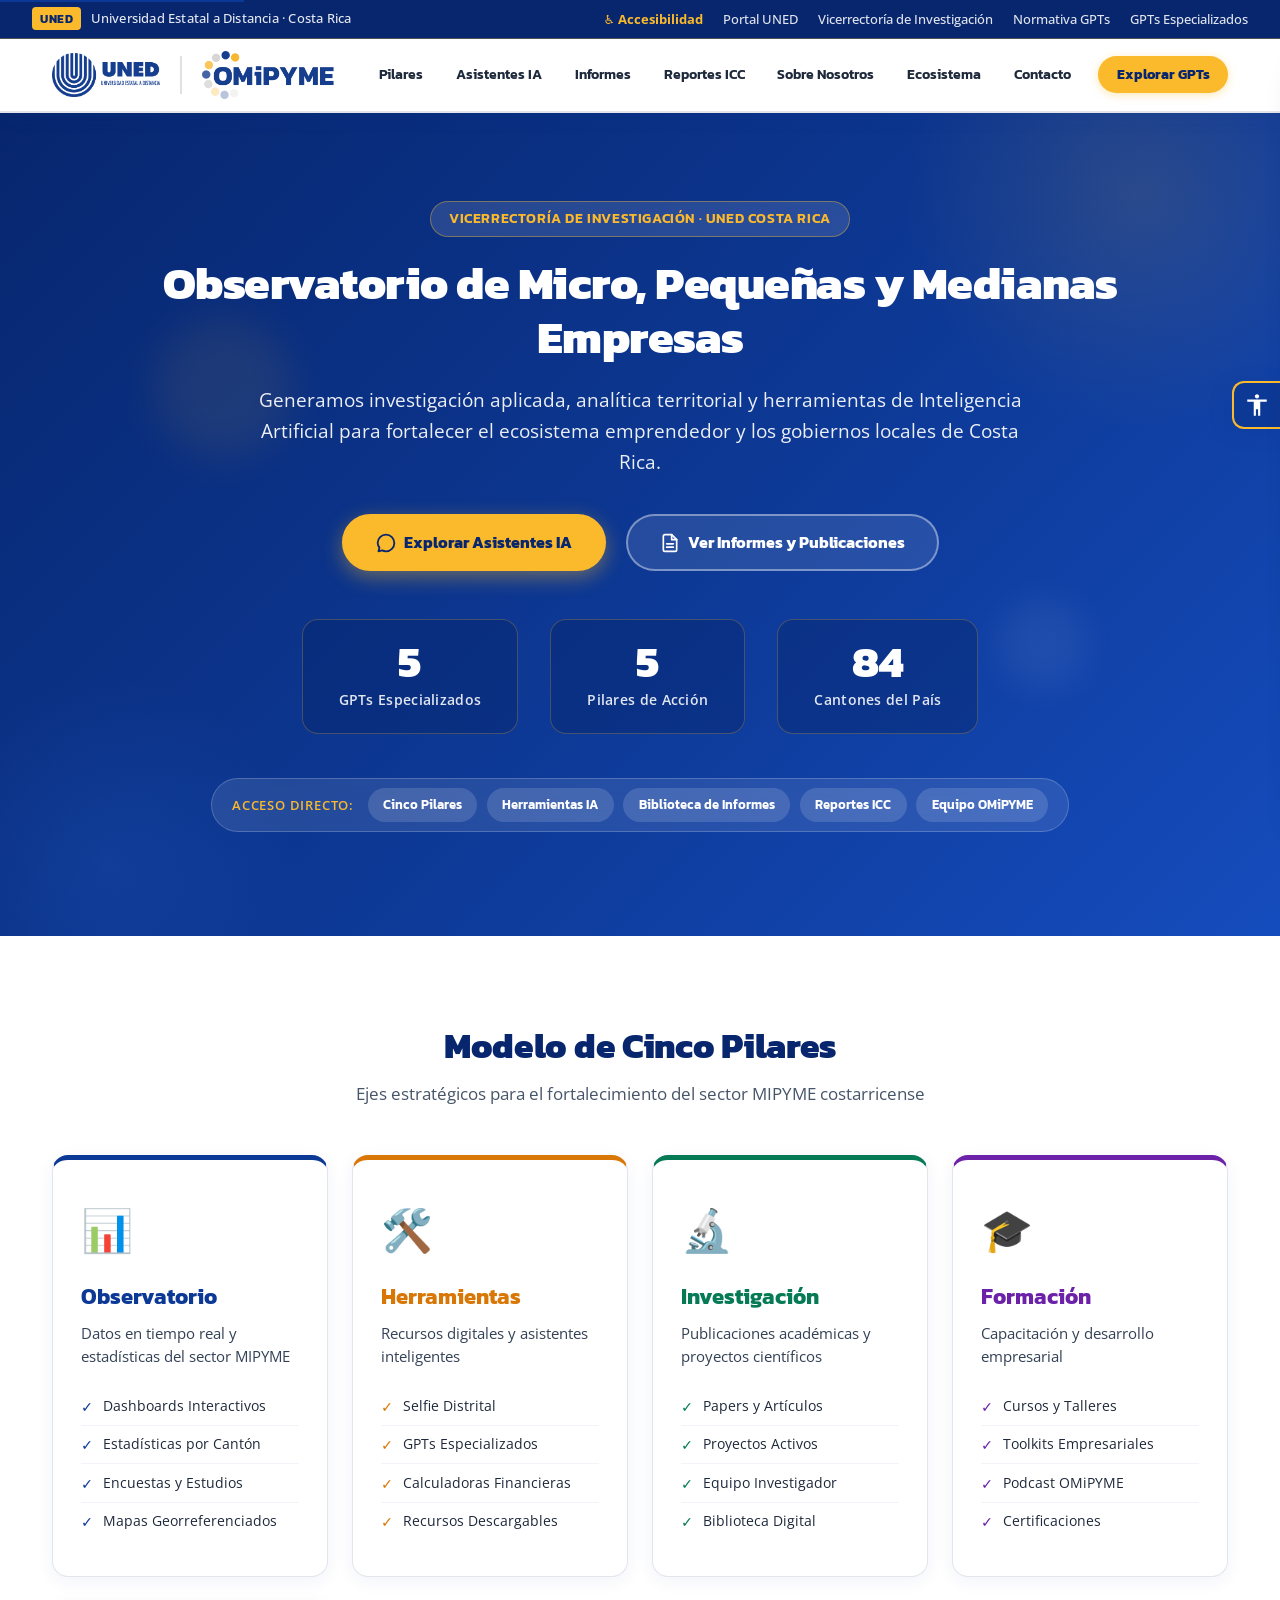
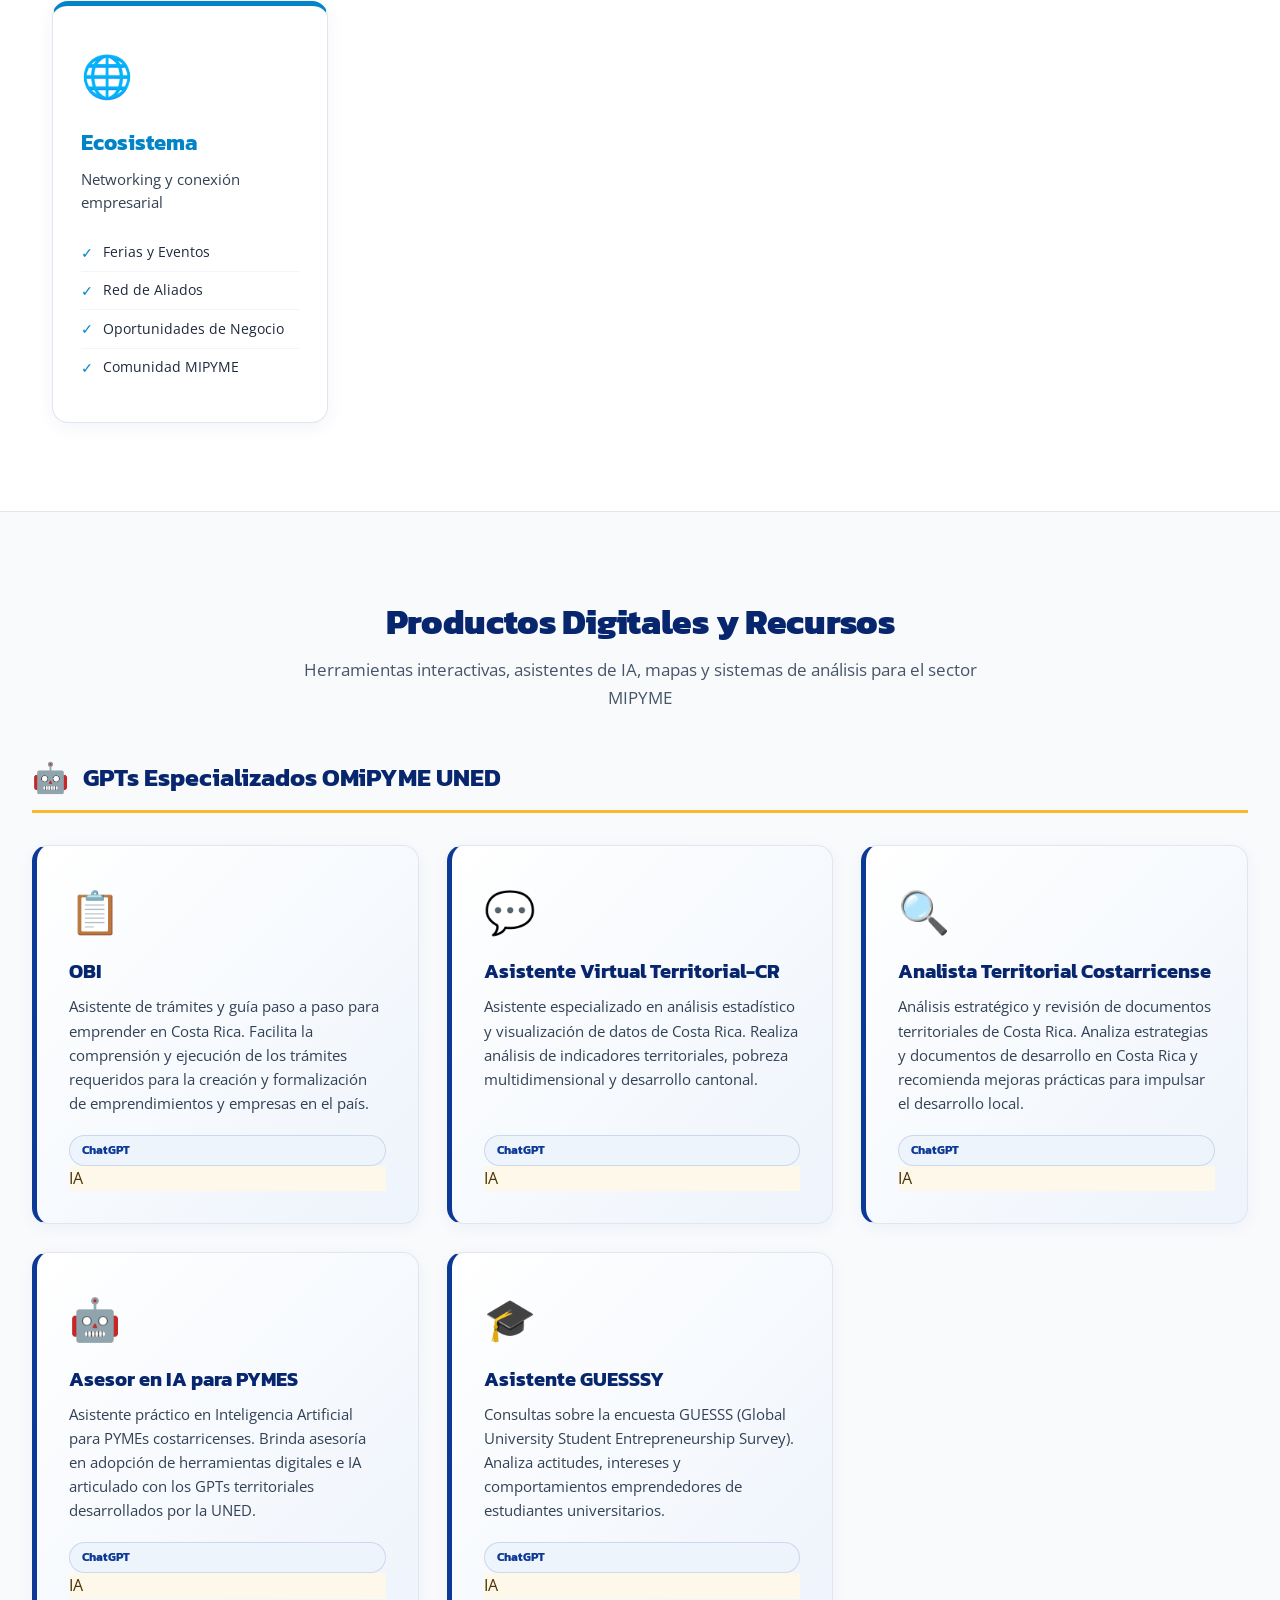
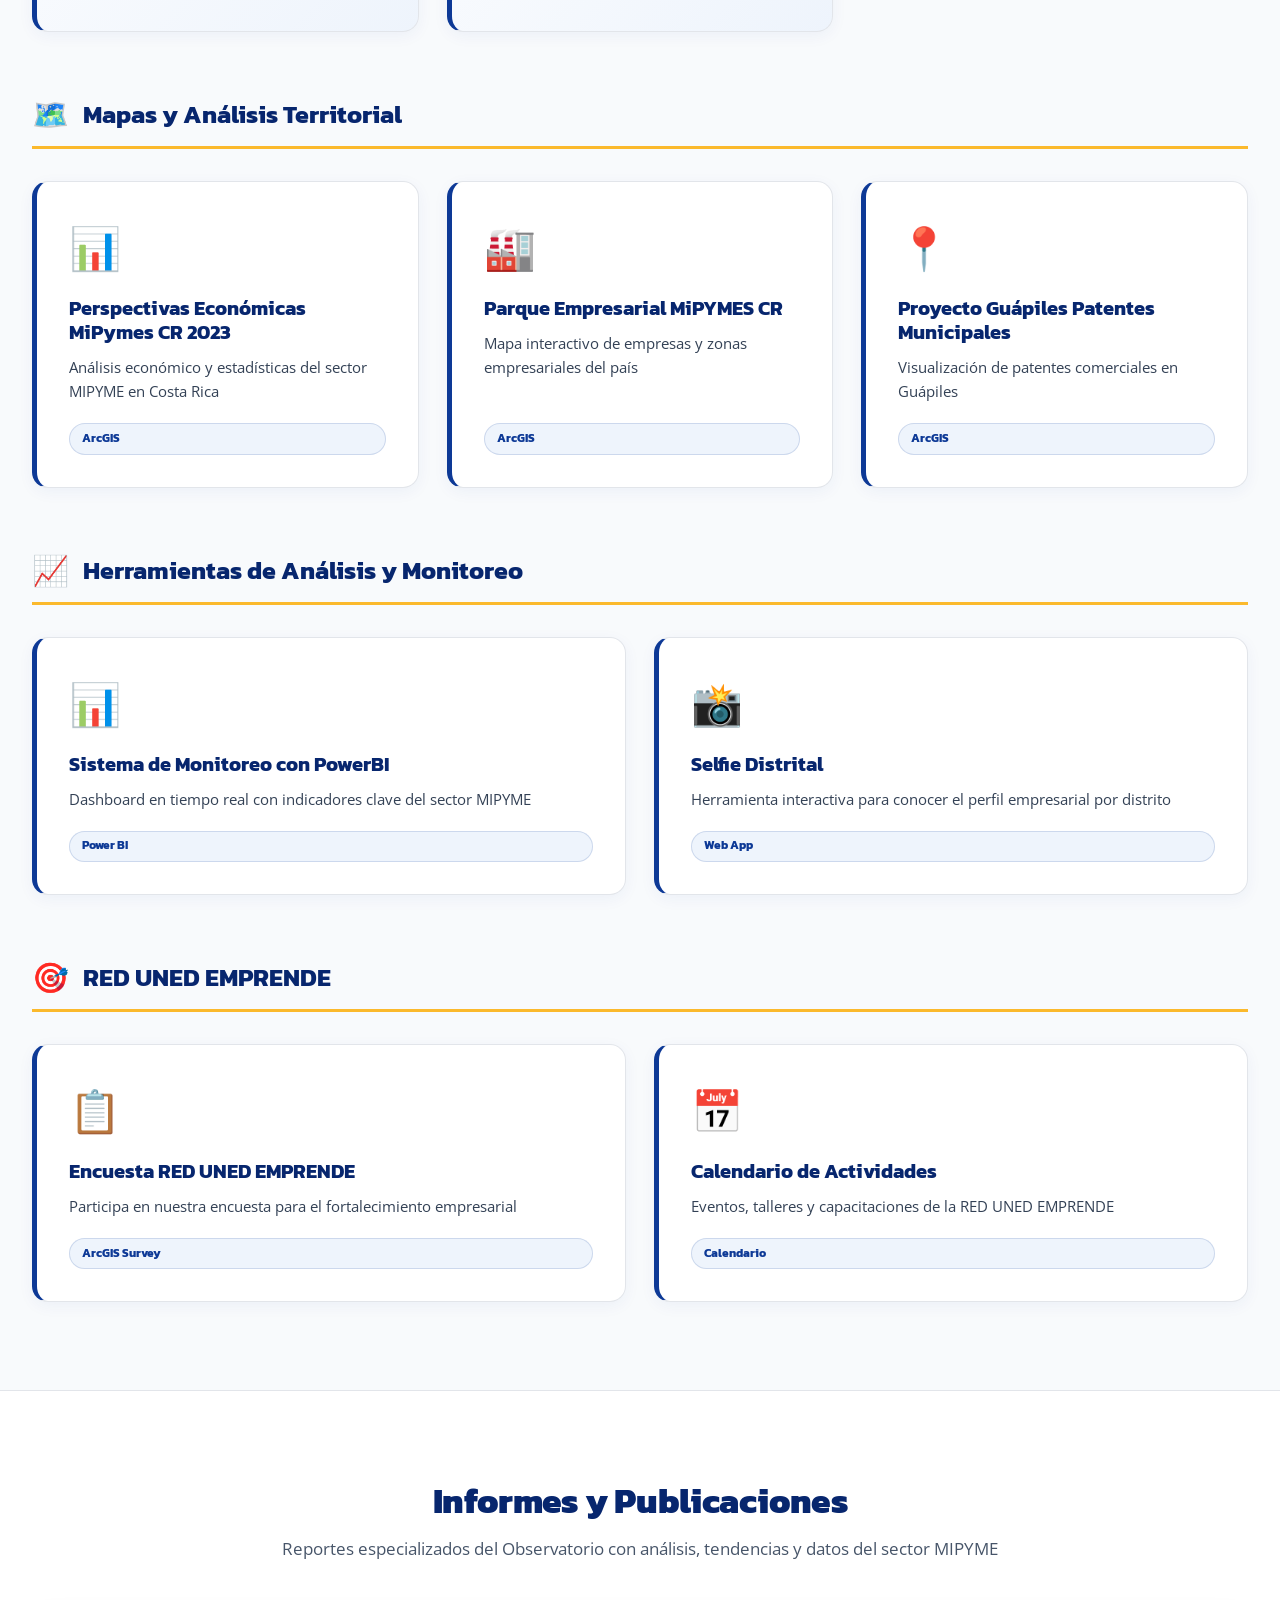
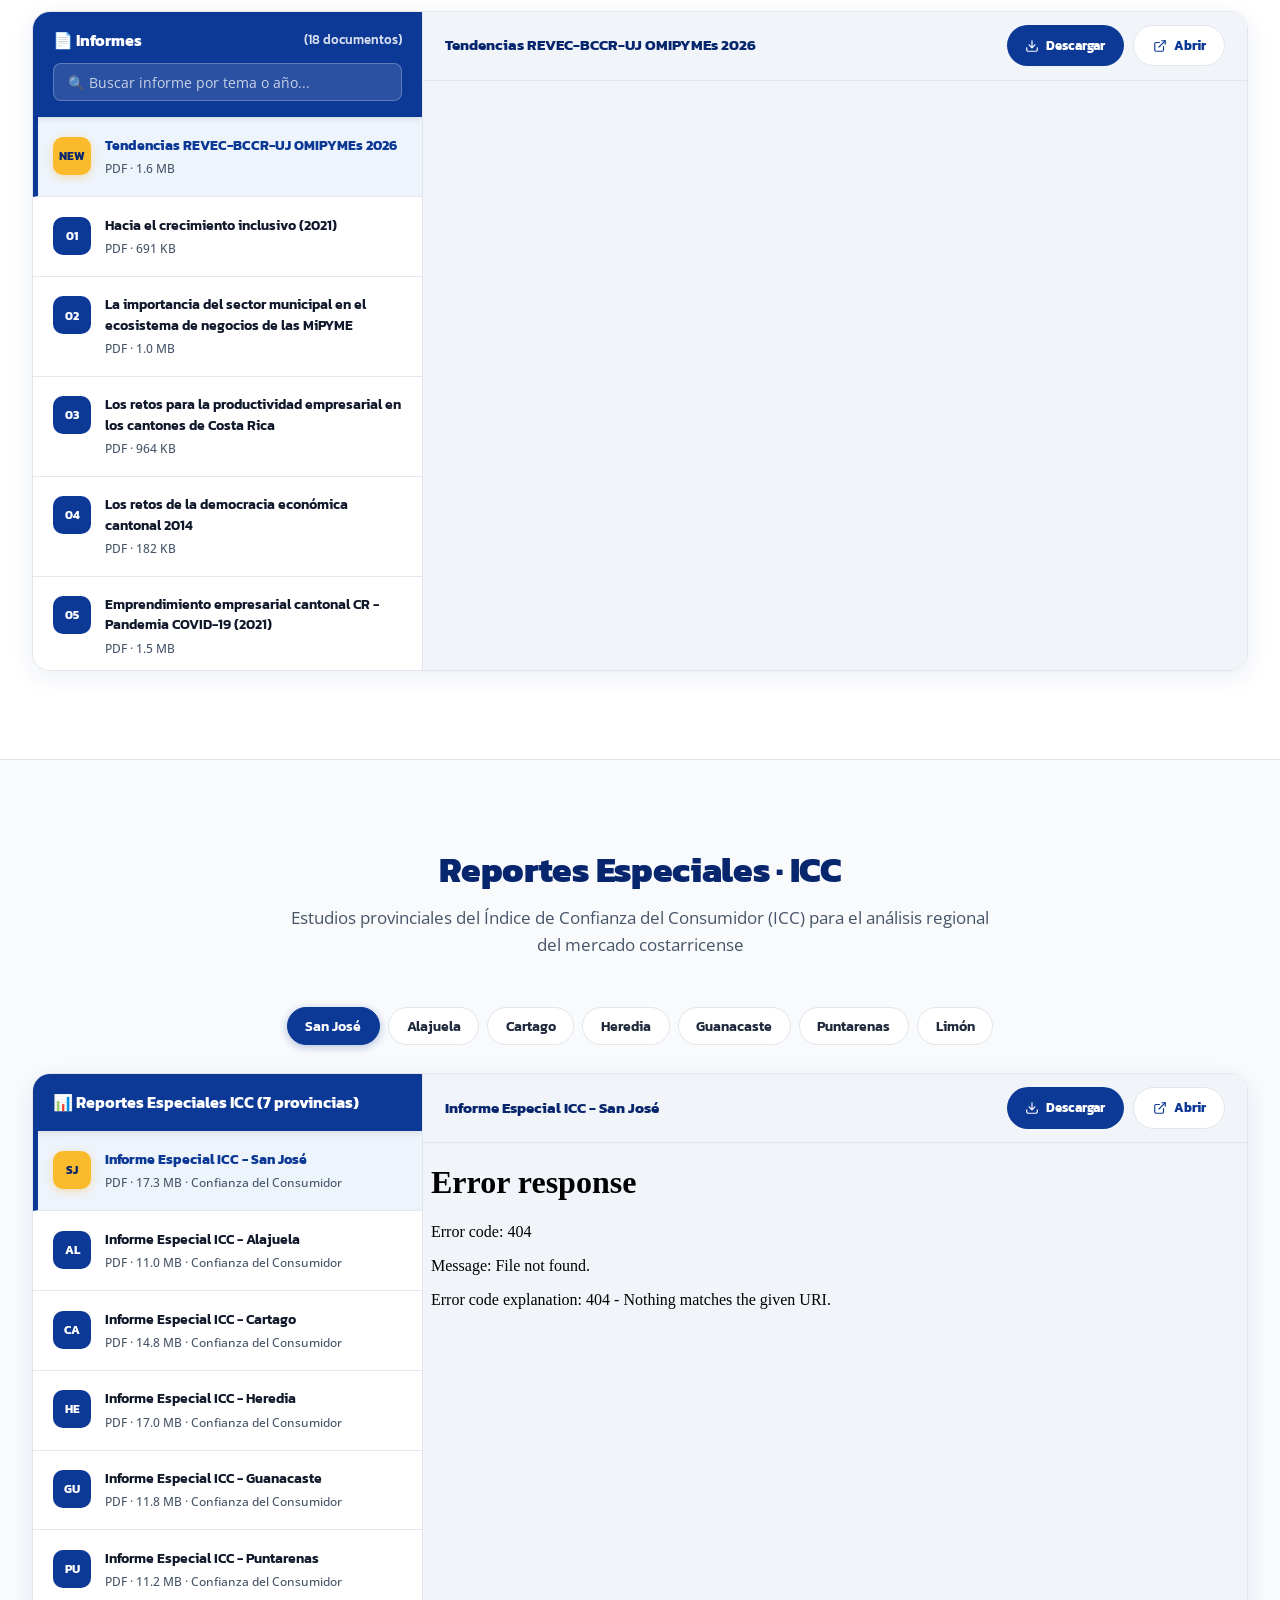
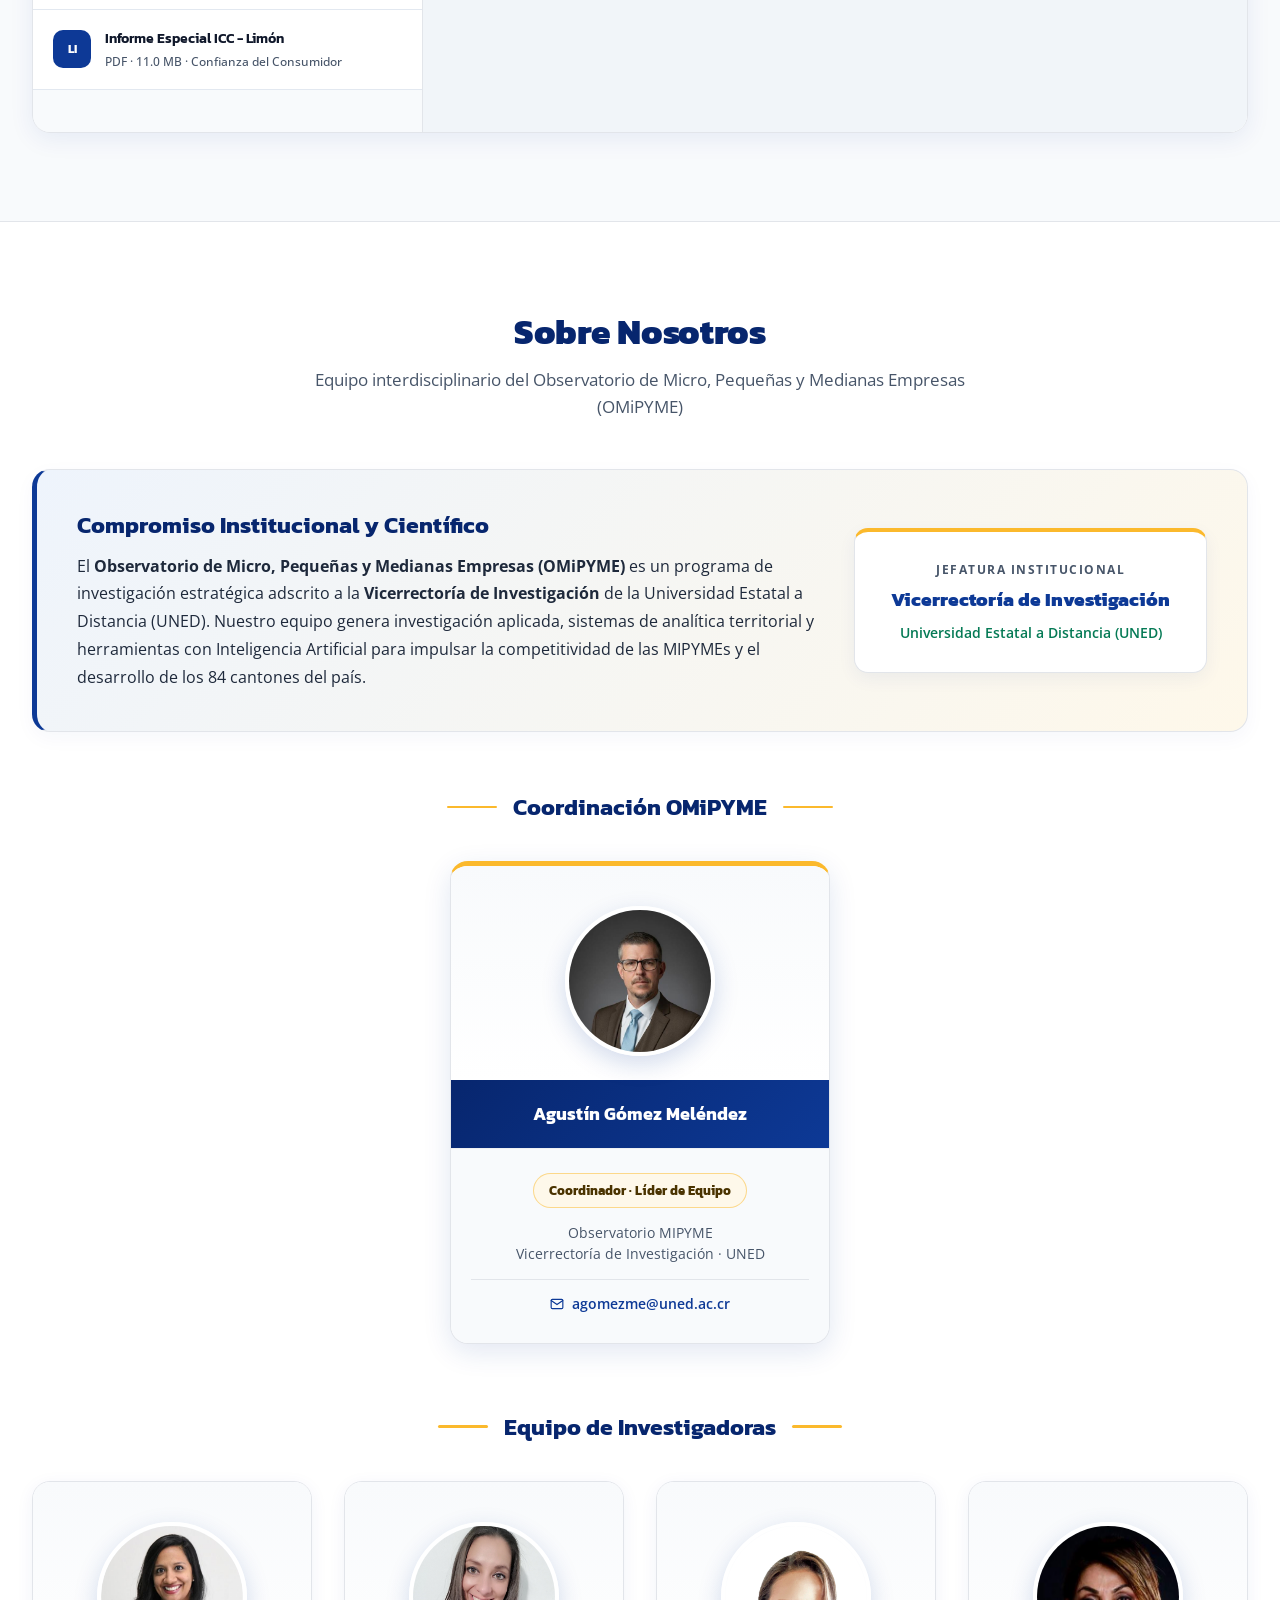
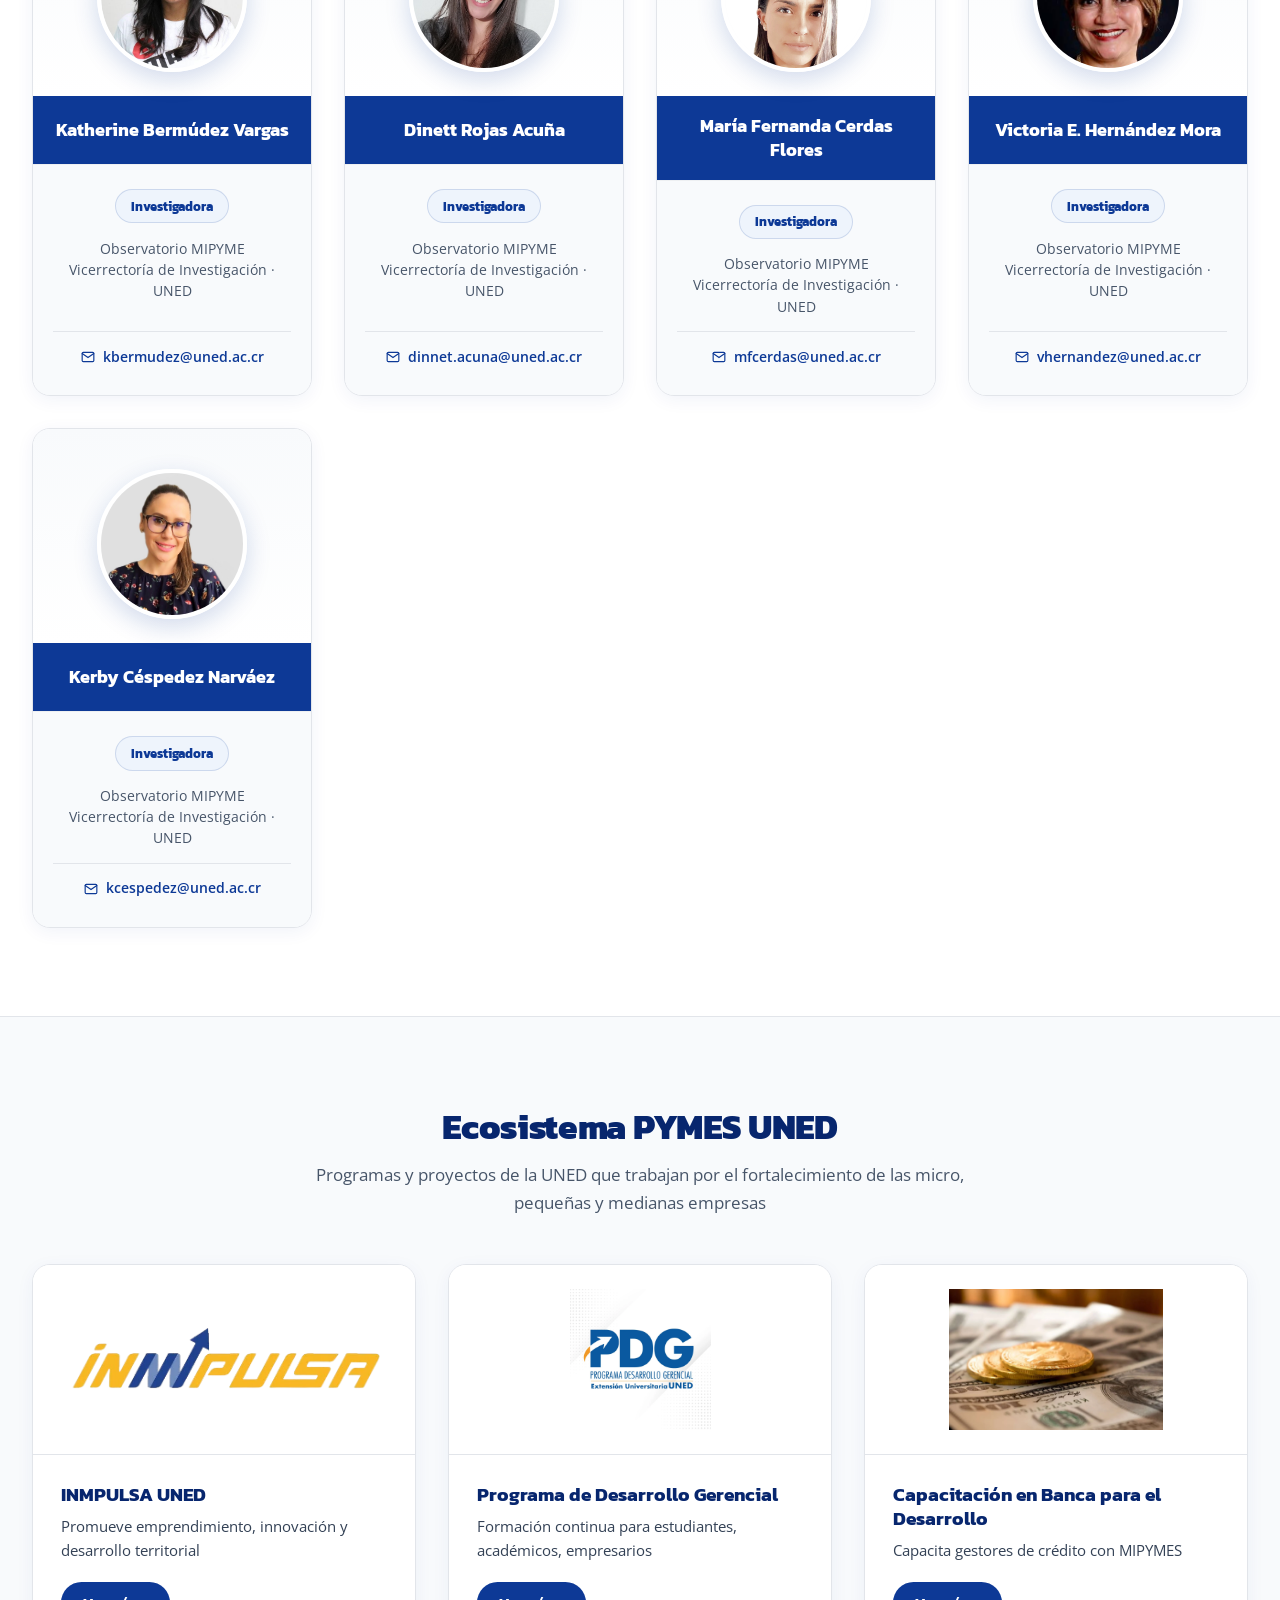
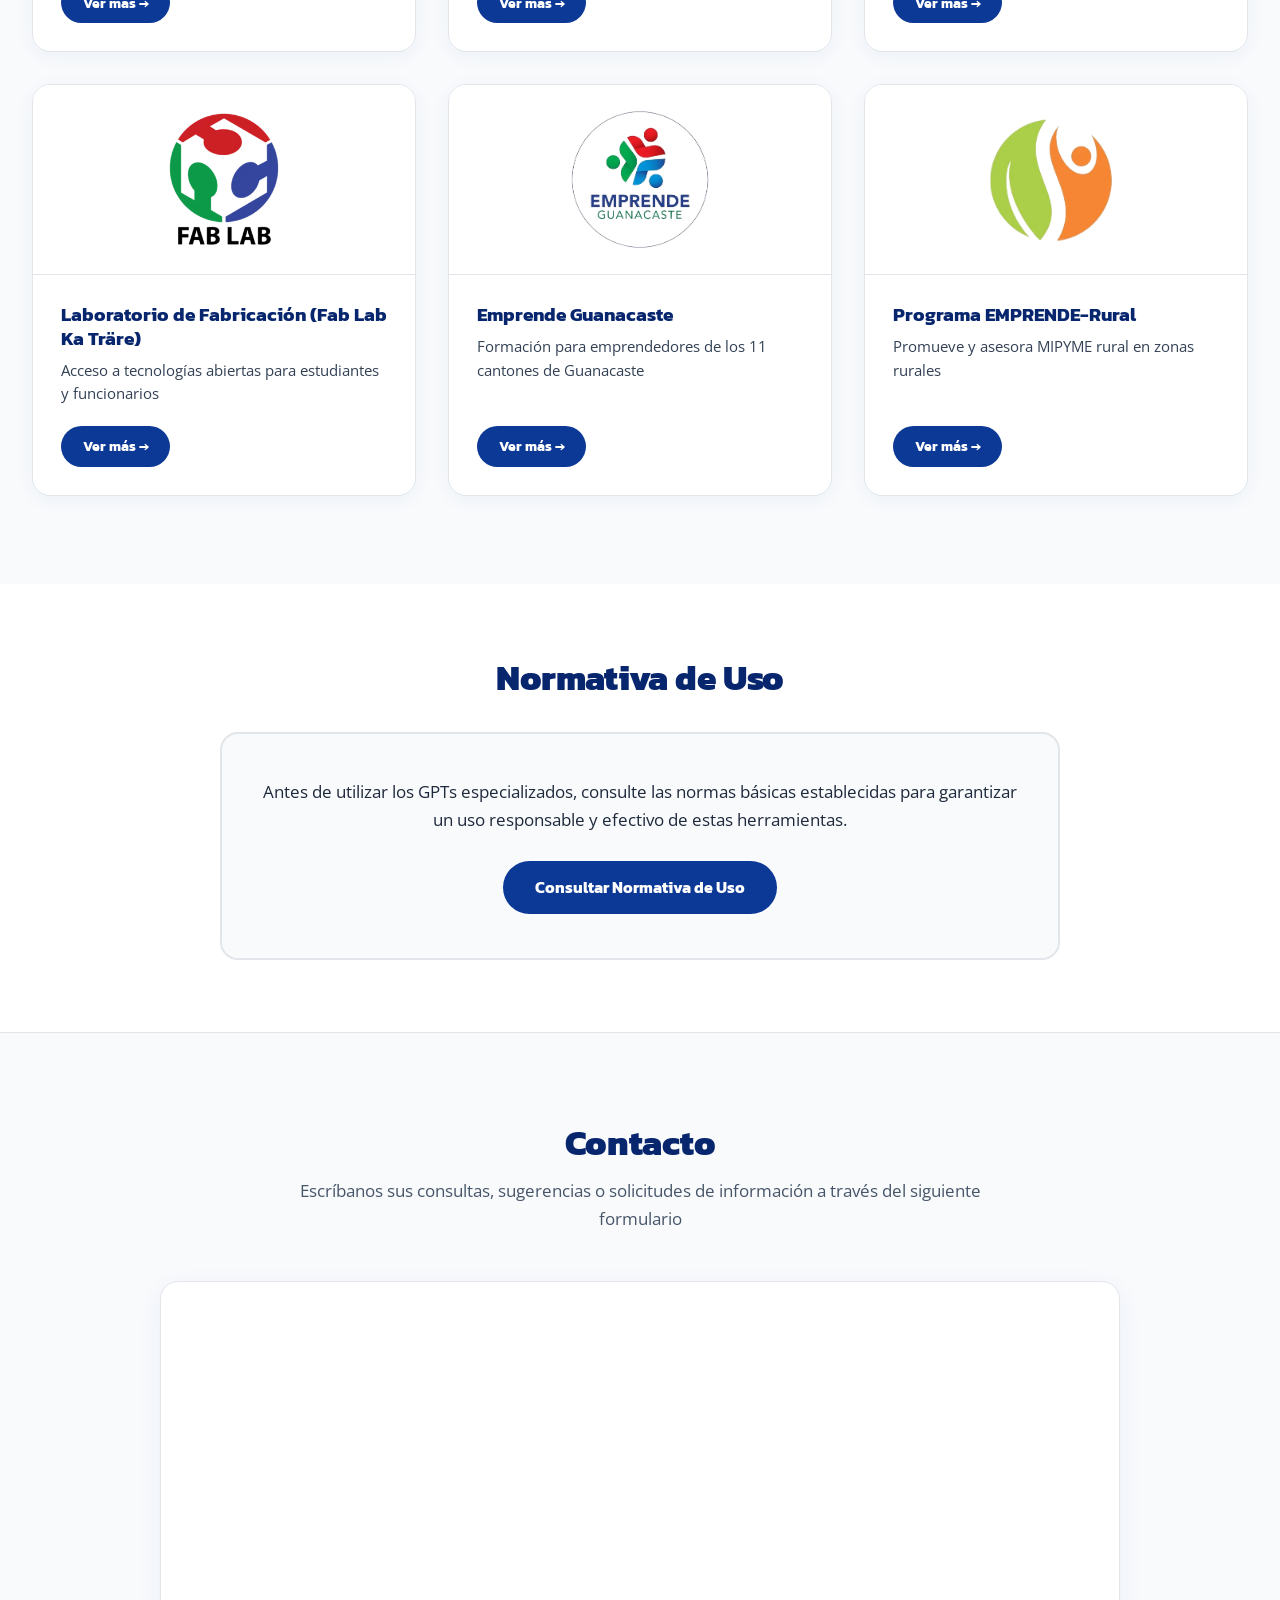
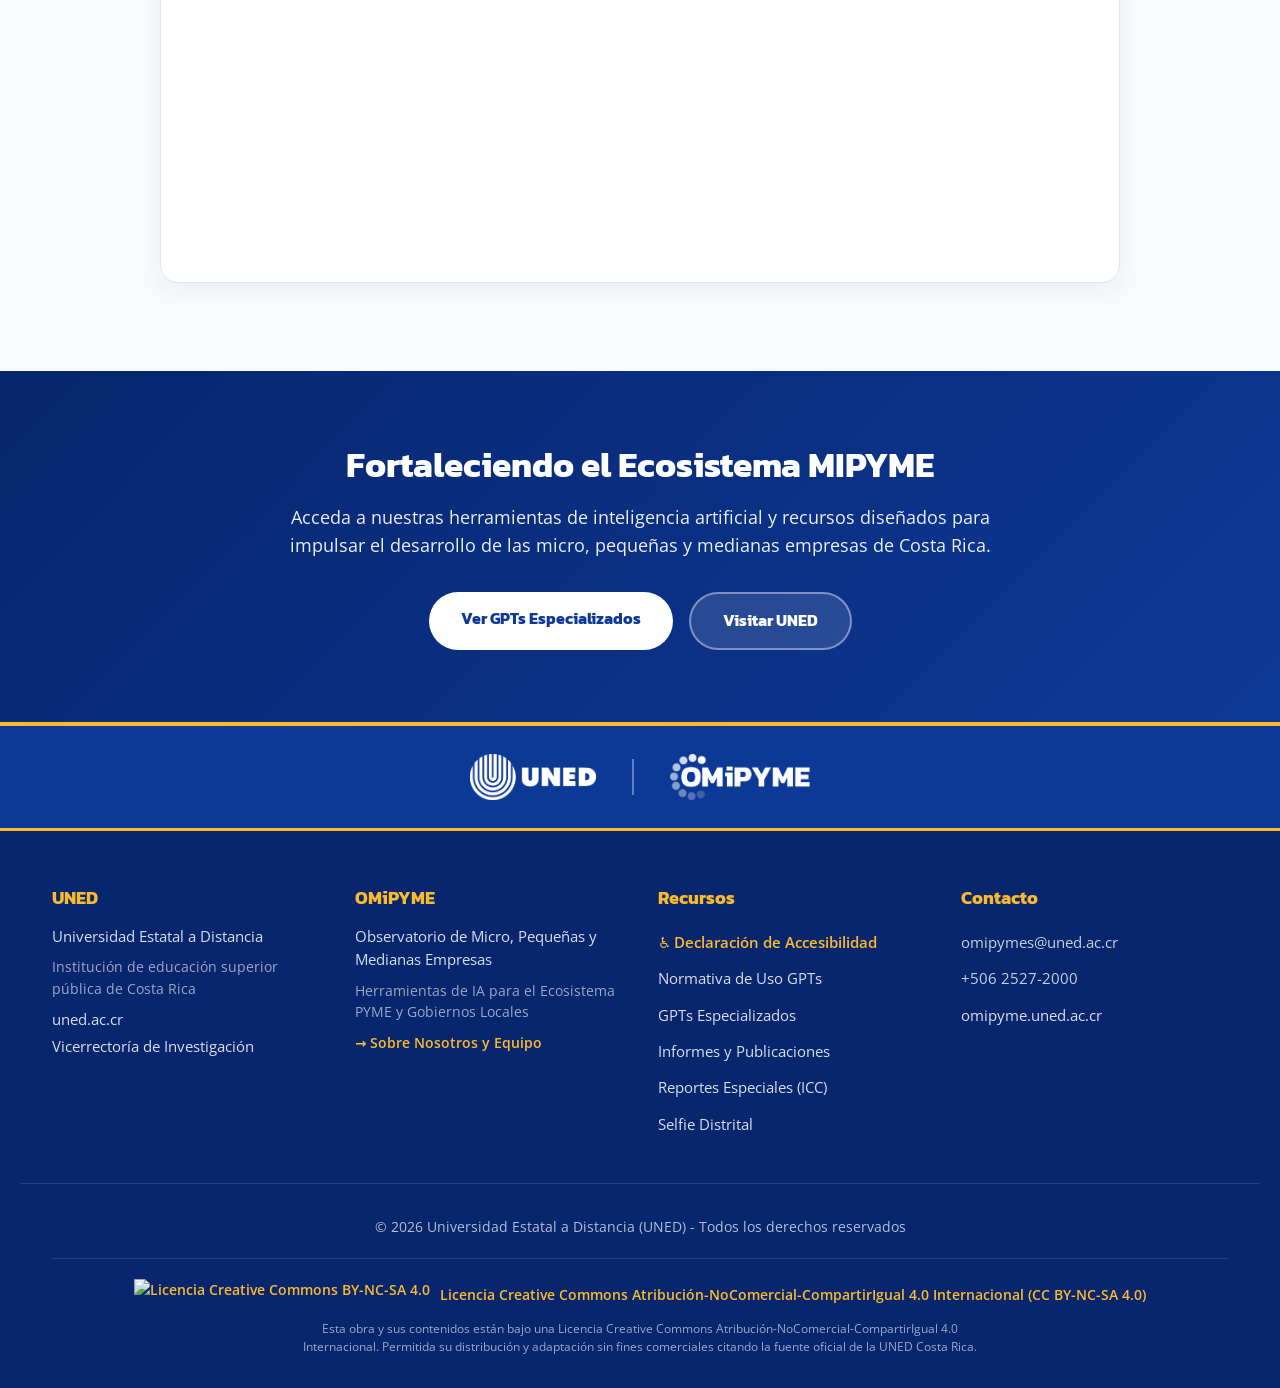
==== commit 5ae85c80: "fix: normalizar nombres de imagenes del equipo sin caracteres especiales" ====
--- a/index.html
+++ b/index.html
@@ -2977,7 +2977,7 @@
                 <!-- Katherine Bermúdez Vargas -->
                 <div class="item-nosotros">
                     <div class="img-nosotros">
-                        <img src="EquipoTrabajo/Katherine_Bermu%CC%81dez_Vargas.png" alt="Katherine Bermúdez Vargas - Investigadora OMiPYME">
+                        <img src="EquipoTrabajo/Katherine_Bermudez_Vargas.png" alt="Katherine Bermúdez Vargas - Investigadora OMiPYME">
                     </div>
                     <div class="title-nosotros">
                         <h3>Katherine Bermúdez Vargas</h3>
@@ -3000,7 +3000,7 @@
                 <!-- Dinett Rojas Acuña -->
                 <div class="item-nosotros">
                     <div class="img-nosotros">
-                        <img src="EquipoTrabajo/Dinett_Rojas_Acun%CC%83a.jpg" alt="Dinett Rojas Acuña - Investigadora OMiPYME">
+                        <img src="EquipoTrabajo/Dinett_Rojas_Acuna.jpg" alt="Dinett Rojas Acuña - Investigadora OMiPYME">
                     </div>
                     <div class="title-nosotros">
                         <h3>Dinett Rojas Acuña</h3>
@@ -3069,7 +3069,7 @@
                 <!-- Kerby Céspedez Narváez -->
                 <div class="item-nosotros">
                     <div class="img-nosotros">
-                        <img src="EquipoTrabajo/Kerby_Cespedez_Narva%CC%81ez.jpg" alt="Kerby Céspedez Narváez - Investigadora OMiPYME">
+                        <img src="EquipoTrabajo/Kerby_Cespedes_Narvaez.jpg" alt="Kerby Céspedez Narváez - Investigadora OMiPYME">
                     </div>
                     <div class="title-nosotros">
                         <h3>Kerby Céspedez Narváez</h3>
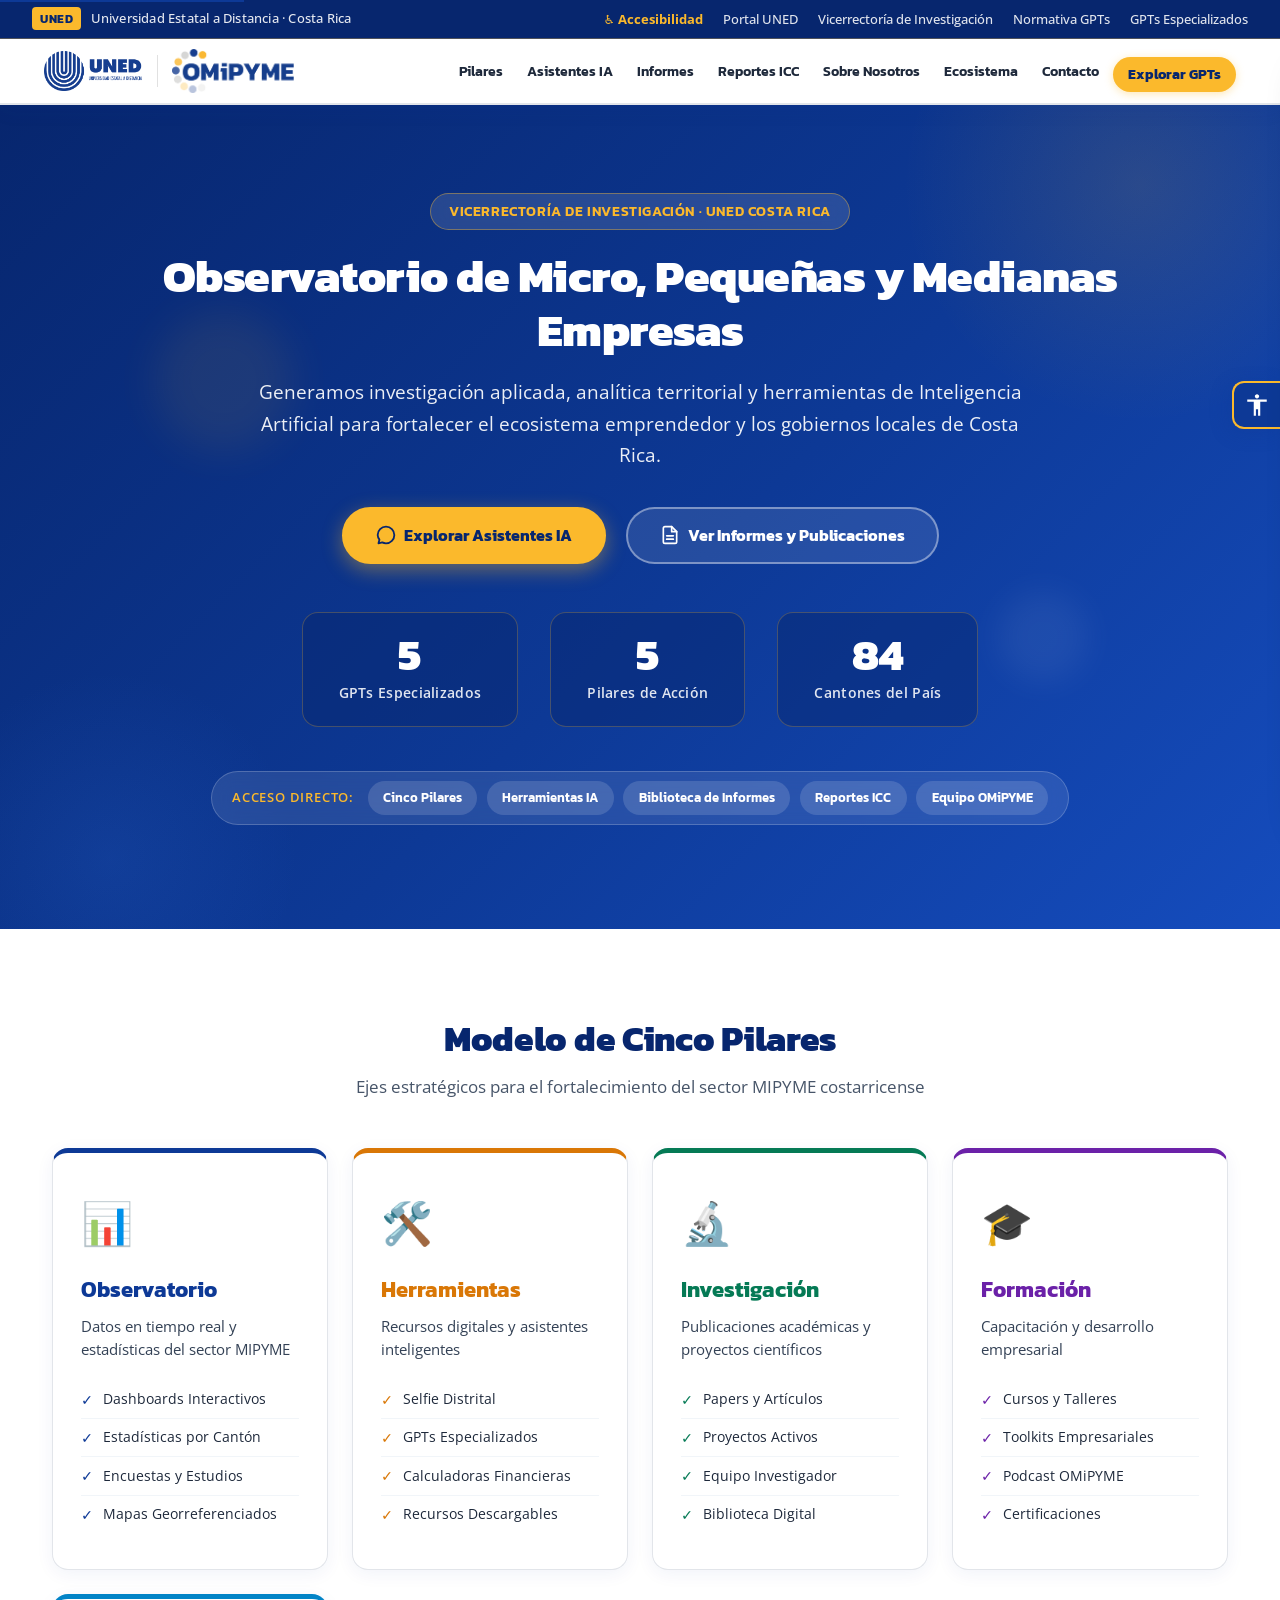
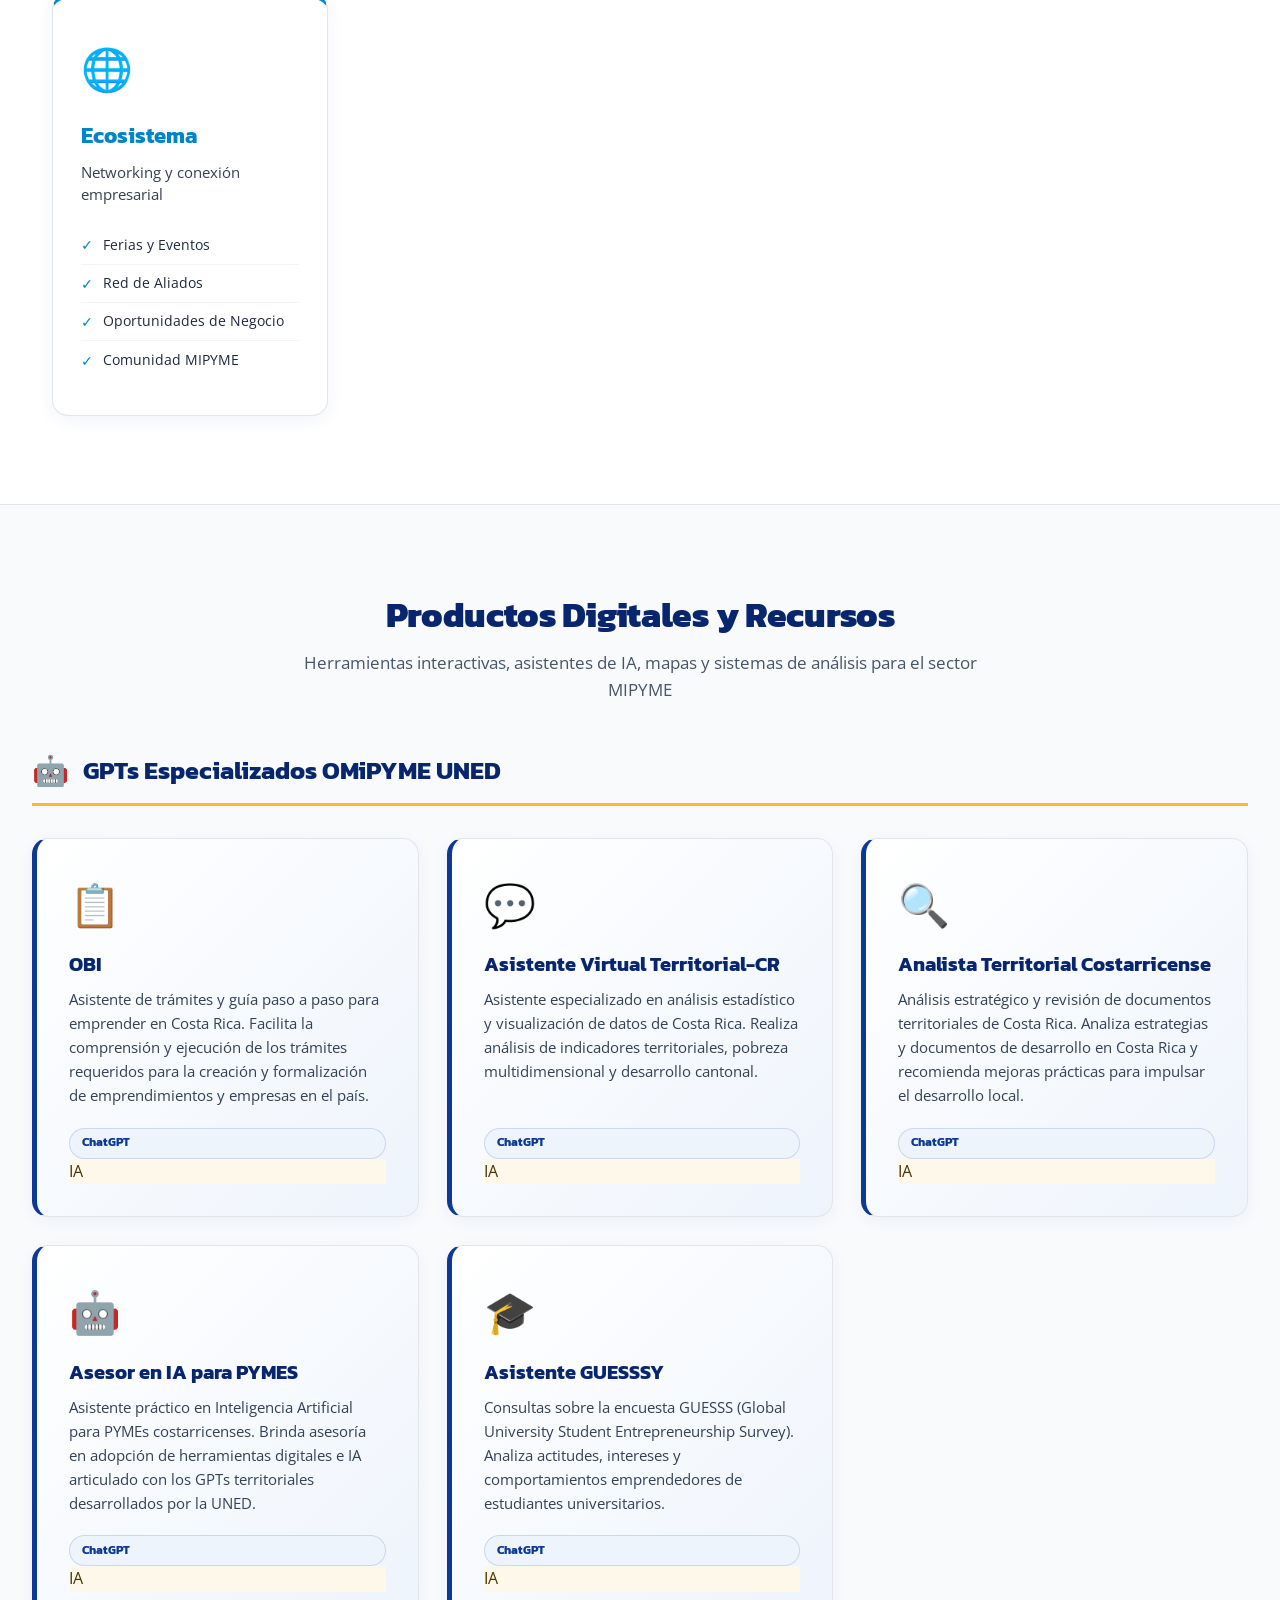
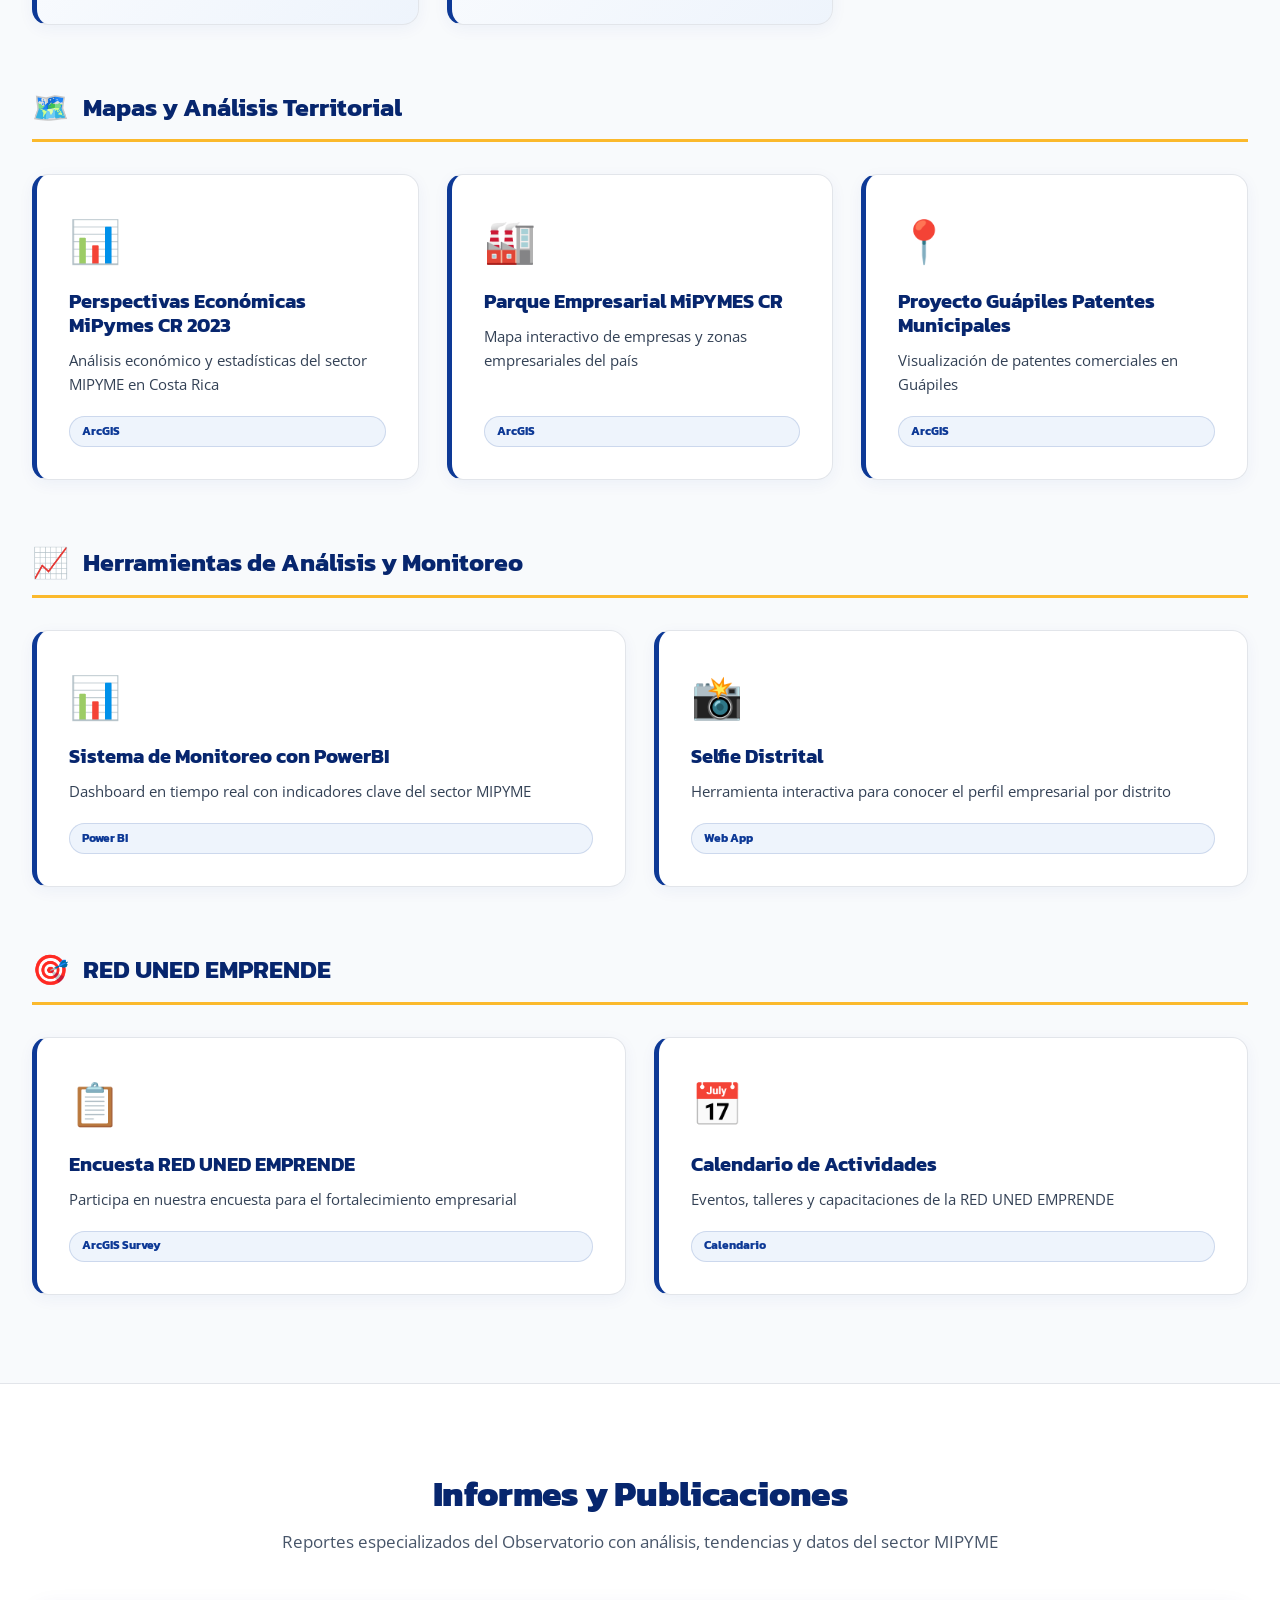
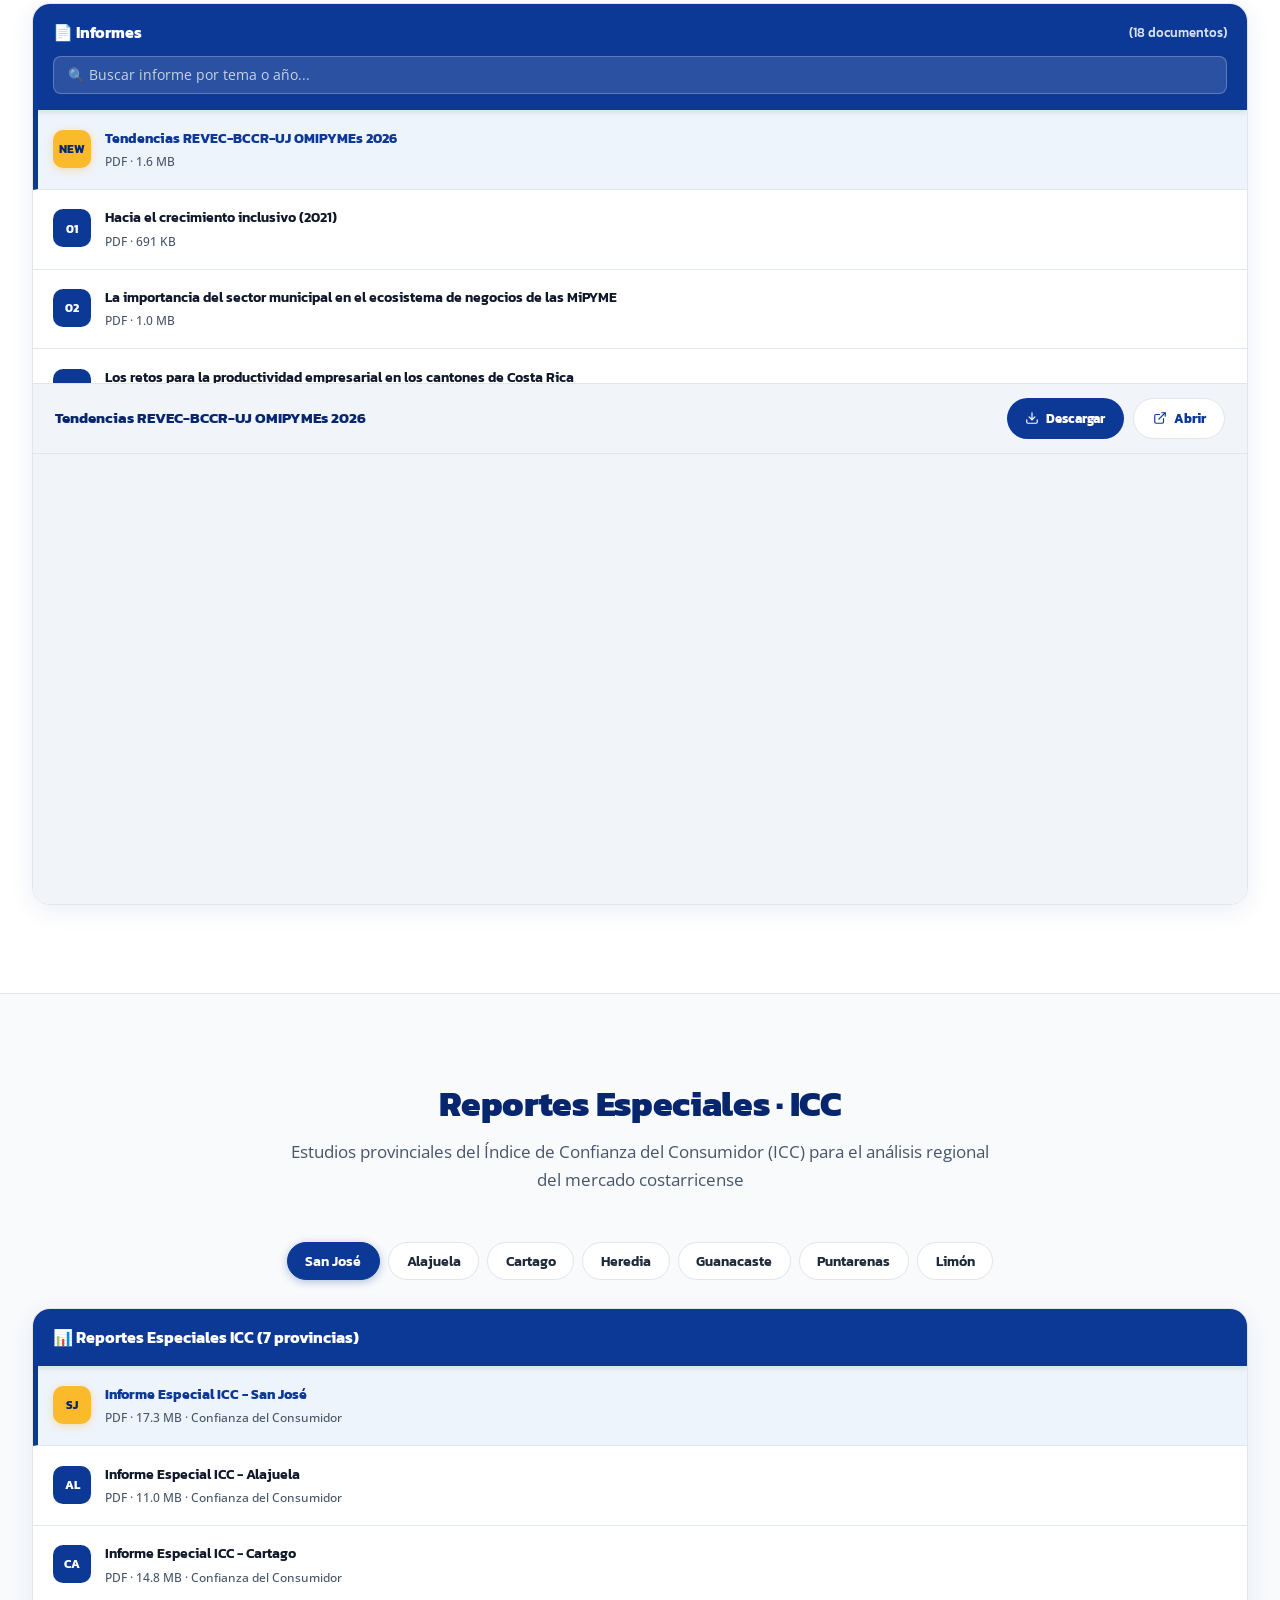
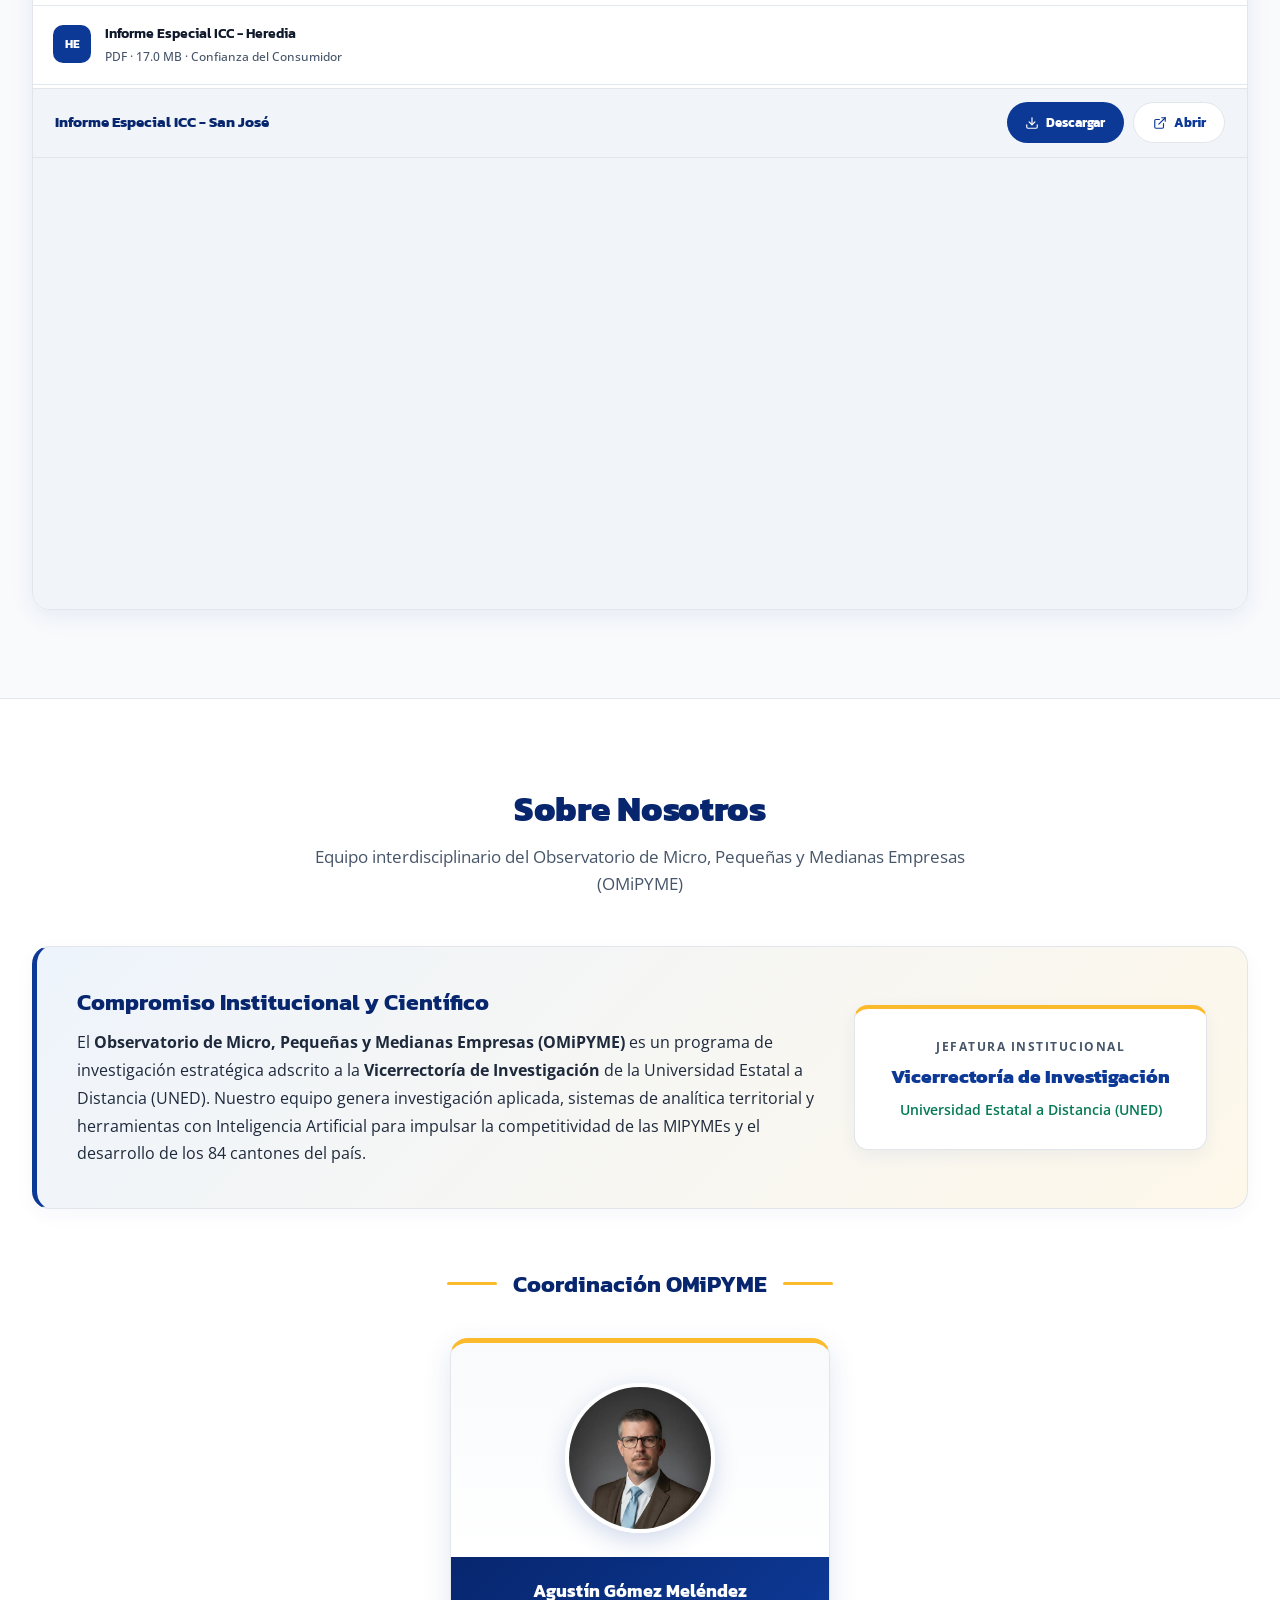
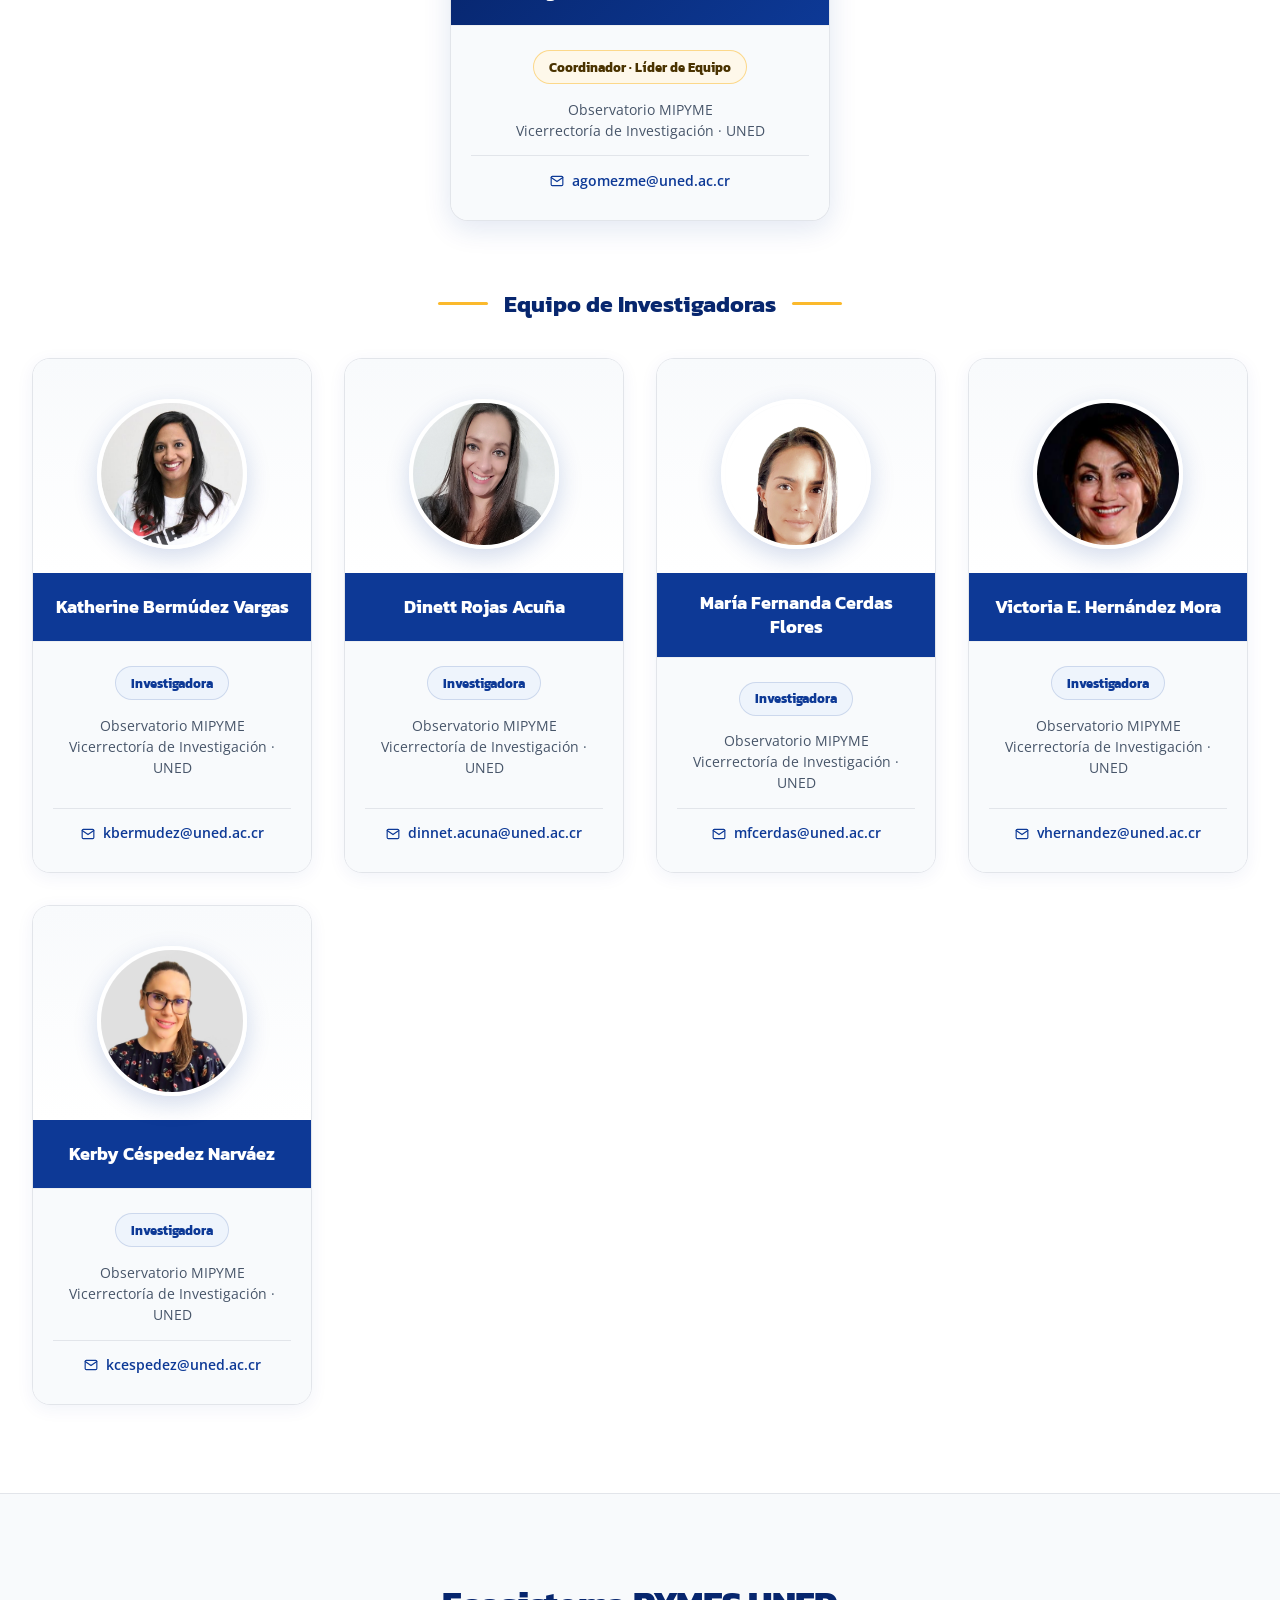
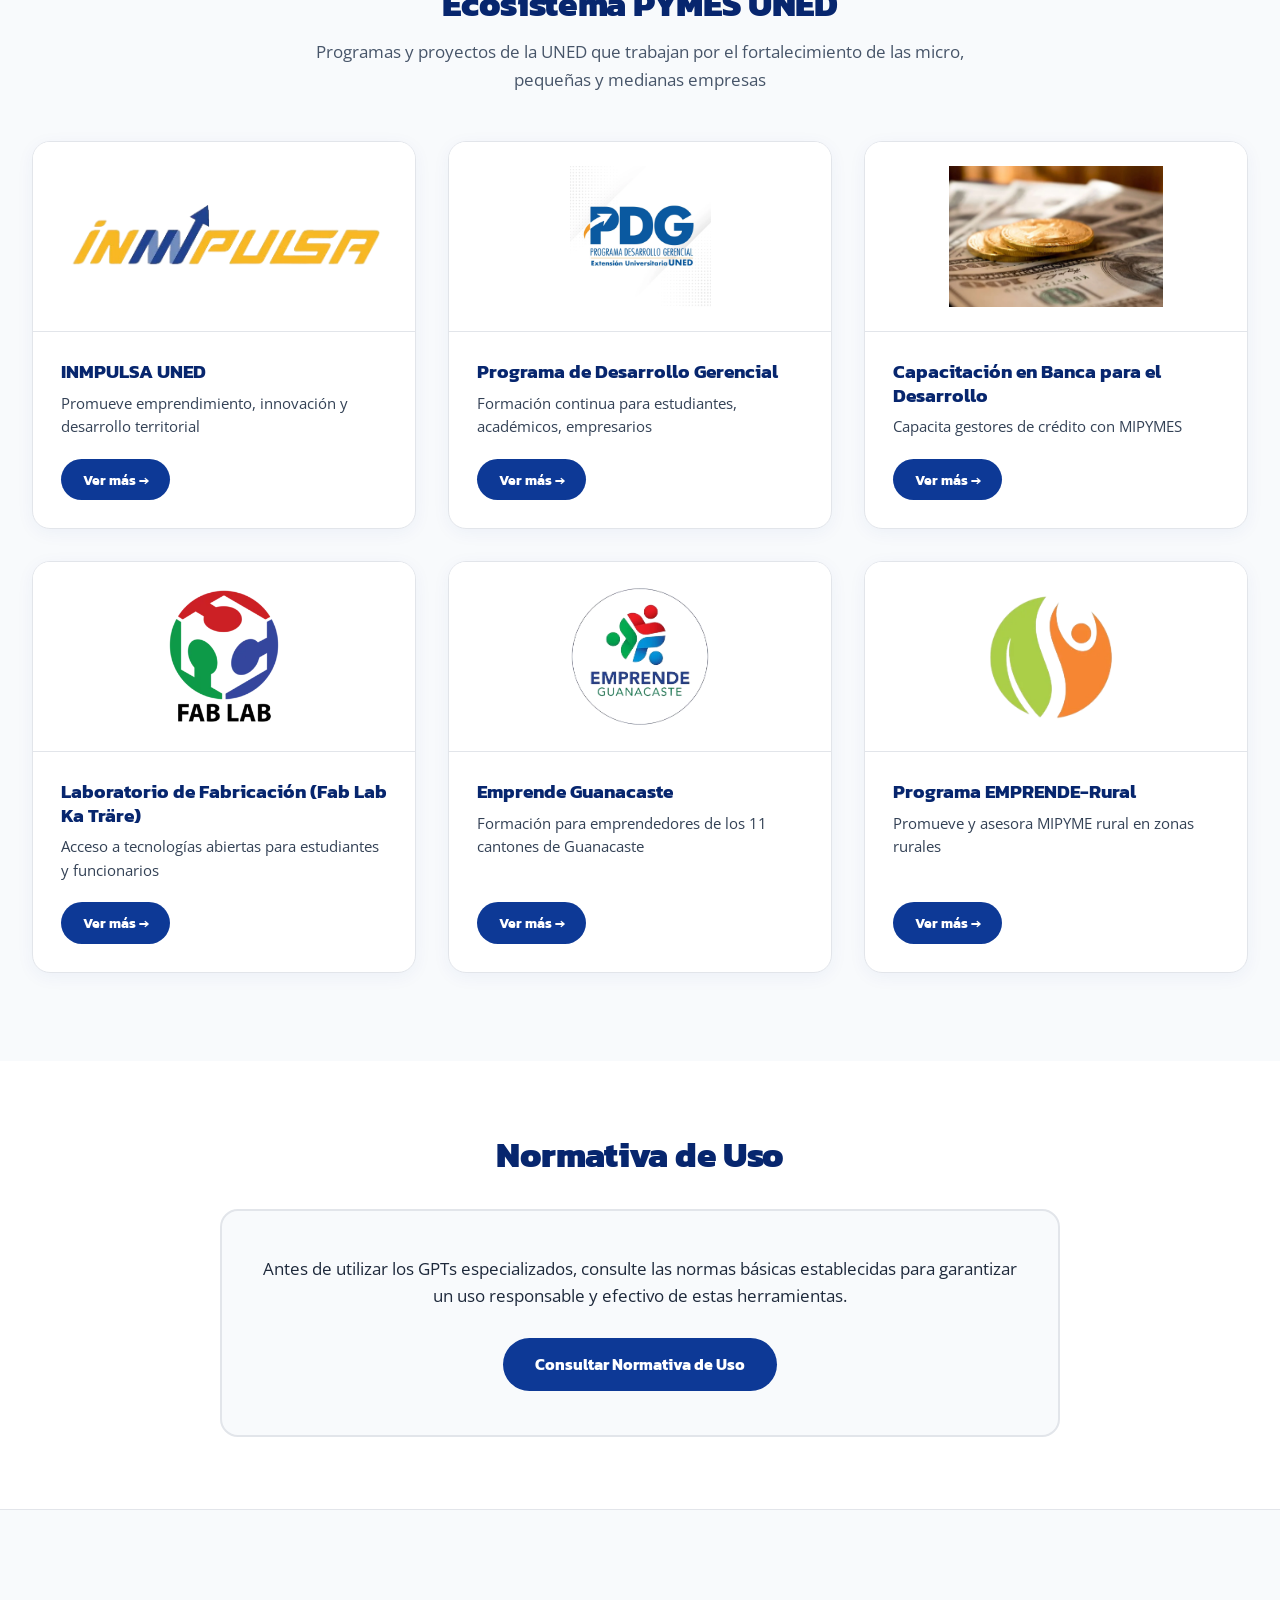
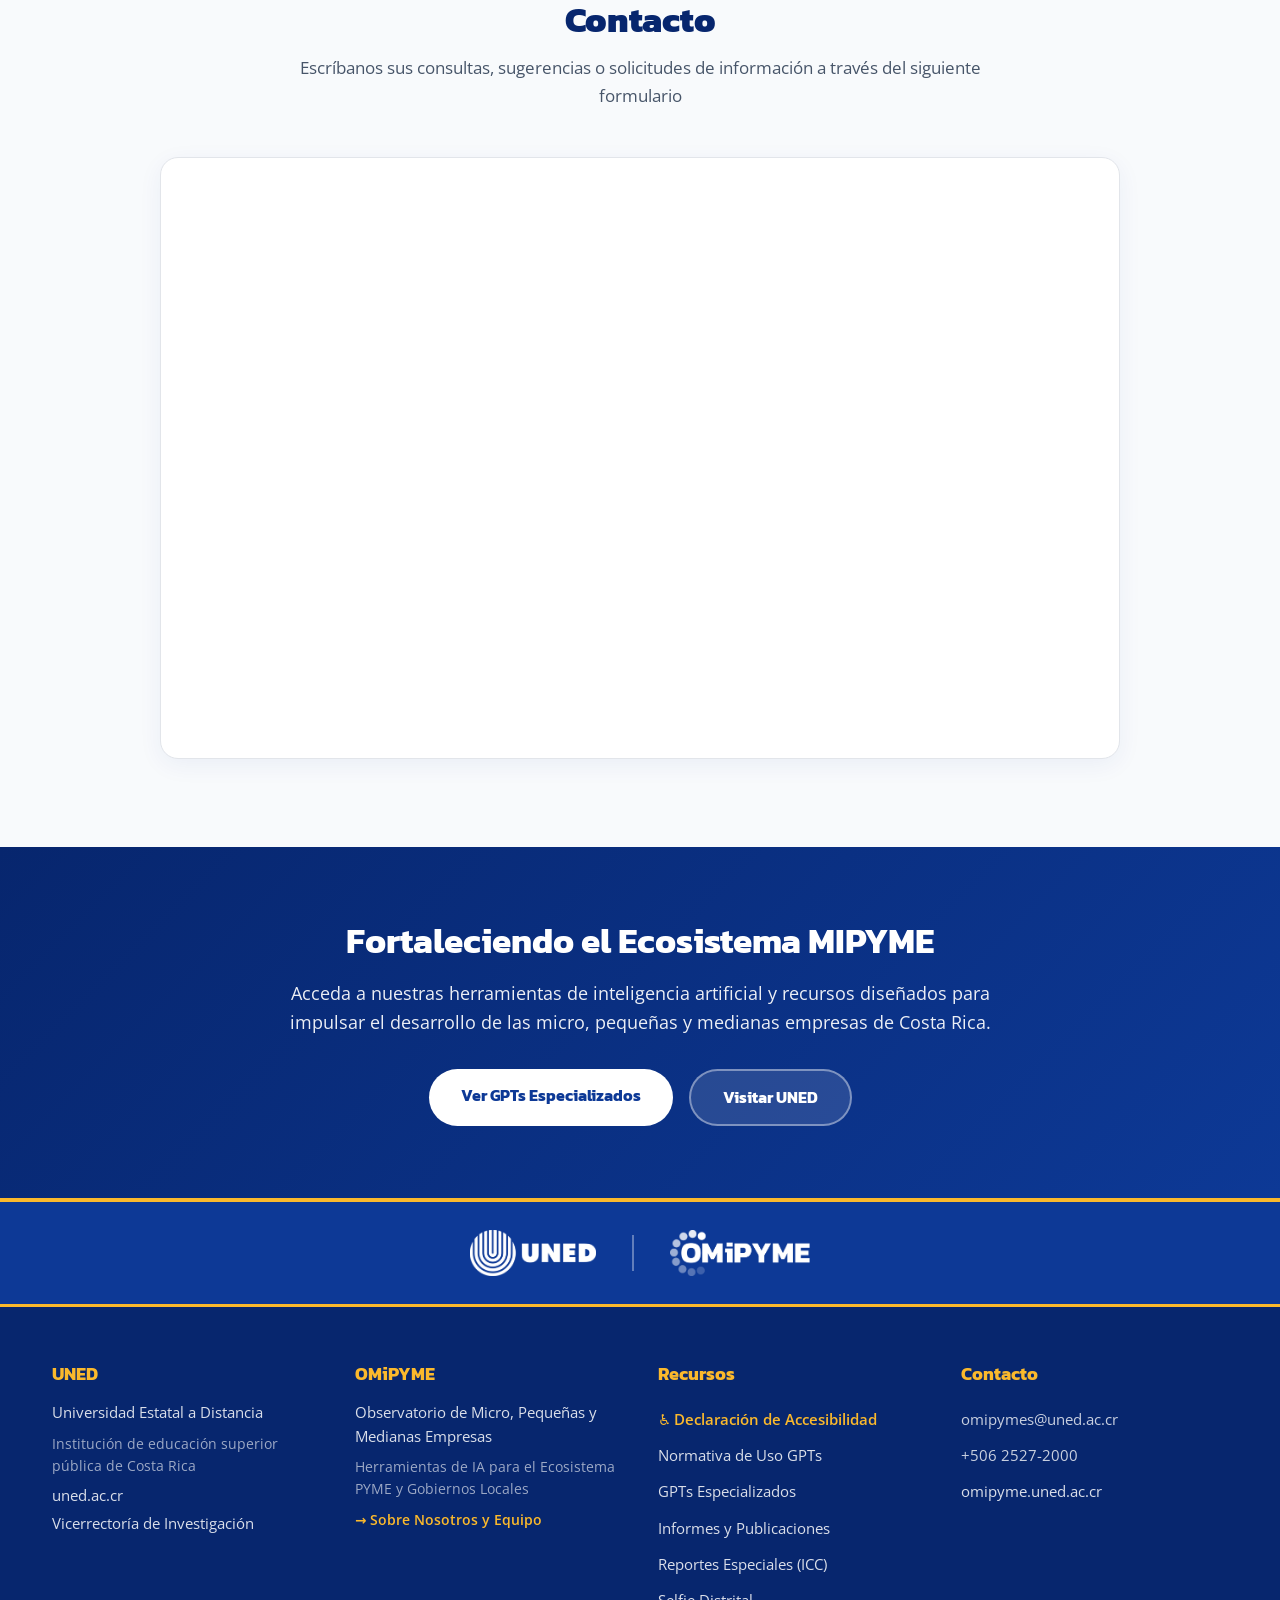
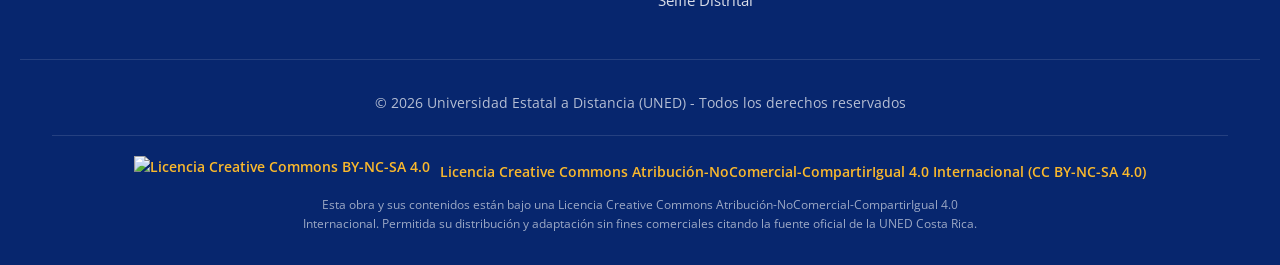
==== commit 7e3165f3: "fix: corregir nombres y rutas de PDFs sin caracteres especiales y optimizar menu de navegacion" ====
--- a/index.html
+++ b/index.html
@@ -166,38 +166,39 @@
         .header-content {
             max-width: 1240px;
             margin: 0 auto;
-            padding: 0.75rem 2rem;
+            padding: 0.65rem 1.5rem;
             display: flex;
             justify-content: space-between;
             align-items: center;
-            gap: 1.5rem;
+            gap: 1rem;
         }
 
         .logo-section {
             display: flex;
             align-items: center;
+            flex-shrink: 0;
         }
 
         .logo-link {
             display: inline-flex;
             align-items: center;
-            gap: 1.25rem;
+            gap: 0.9rem;
             text-decoration: none;
         }
 
         .logo-img {
-            height: 48px;
+            height: 44px;
             width: auto;
             object-fit: contain;
             transition: transform 0.25s ease;
         }
 
         .logo-uned {
+            height: 40px;
+        }
+
+        .logo-omipyme {
             height: 44px;
-        }
-
-        .logo-omipyme {
-            height: 48px;
         }
 
         .logo-link:hover .logo-img {
@@ -206,7 +207,7 @@
 
         .logo-separator {
             width: 1.5px;
-            height: 38px;
+            height: 32px;
             background: var(--color-neutral-gray);
             opacity: 0.7;
         }
@@ -214,20 +215,22 @@
         .header-nav {
             display: flex;
             align-items: center;
-            gap: 0.35rem;
+            gap: 0.2rem;
+            flex-wrap: nowrap;
         }
 
         .header-nav a {
             color: var(--color-gray-800);
             text-decoration: none;
-            padding: 0.5rem 0.85rem;
+            padding: 0.42rem 0.65rem;
             border-radius: 8px;
-            font-size: 0.9rem;
+            font-size: 0.86rem;
             font-family: var(--font-heading);
             font-weight: 600;
             transition: all 0.2s ease;
             display: inline-flex;
             align-items: center;
+            white-space: nowrap;
         }
 
         .header-nav a:hover {
@@ -247,11 +250,12 @@
             color: var(--color-primary-dark) !important;
             font-family: var(--font-heading) !important;
             font-weight: 700 !important;
-            padding: 0.45rem 1.15rem !important;
+            padding: 0.4rem 0.95rem !important;
             border-radius: 50px !important;
             box-shadow: 0 2px 8px rgba(251, 185, 44, 0.35);
-            margin-left: 0.5rem;
+            margin-left: 0.35rem;
             transition: all 0.25s ease !important;
+            white-space: nowrap !important;
         }
 
         .nav-cta-pill:hover {
@@ -1707,17 +1711,26 @@
             background: var(--color-primary-soft);
         }
 
+        @media (max-width: 1140px) {
+            .header-nav {
+                gap: 0.15rem;
+            }
+            .header-nav a {
+                padding: 0.38rem 0.48rem;
+                font-size: 0.82rem;
+            }
+            .nav-cta-pill {
+                padding: 0.38rem 0.75rem !important;
+                font-size: 0.82rem !important;
+                margin-left: 0.2rem !important;
+            }
+        }
+
         @media (max-width: 1024px) {
             .ecosistema-grid {
                 grid-template-columns: repeat(2, 1fr);
             }
-            .header-nav a {
-                padding: 0.45rem 0.65rem;
-                font-size: 0.85rem;
-            }
-        }
-
-        @media (max-width: 992px) {
+
             .mobile-menu-btn {
                 display: flex;
                 align-items: center;
@@ -1751,6 +1764,8 @@
                 font-size: 0.95rem;
                 width: 100%;
                 justify-content: center;
+                white-space: normal;
+            }
             }
 
             .header-nav a:hover,
@@ -2674,7 +2689,7 @@
                         </div>
                     </div>
 
-                    <div class="informe-item" onclick="selectInforme(this, 'Informes/Informe2_La%20importancia%20del%20sector%20municipal%20en%20el%20ecosistema%20de%20negocios%20de%20las%20mipyme%20y%20su%20relacio%CC%81n%20con%20la%20competitividad.pdf', 'La importancia del sector municipal en el ecosistema de negocios de las MiPYME')">
+                    <div class="informe-item" onclick="selectInforme(this, 'Informes/Informe2_La%20importancia%20del%20sector%20municipal%20en%20el%20ecosistema%20de%20negocios%20de%20las%20mipyme%20y%20su%20relacion%20con%20la%20competitividad.pdf', 'La importancia del sector municipal en el ecosistema de negocios de las MiPYME')">
                         <div class="informe-item-icon">02</div>
                         <div class="informe-item-info">
                             <div class="informe-item-title">La importancia del sector municipal en el ecosistema de negocios de las MiPYME</div>
@@ -2706,7 +2721,7 @@
                         </div>
                     </div>
 
-                    <div class="informe-item" onclick="selectInforme(this, 'Informes/Informe6_Impacto_econo%CC%81mico%20por%20Covid19.pdf', 'Impacto económico por COVID-19')">
+                    <div class="informe-item" onclick="selectInforme(this, 'Informes/Informe6_Impacto_economico%20por%20Covid19.pdf', 'Impacto económico por COVID-19')">
                         <div class="informe-item-icon">06</div>
                         <div class="informe-item-info">
                             <div class="informe-item-title">Impacto económico por COVID-19</div>
@@ -2746,7 +2761,7 @@
                         </div>
                     </div>
 
-                    <div class="informe-item" onclick="selectInforme(this, 'Informes/Informe11_DIFERENCIAS%20POR%20GE%CC%81NERO%20EN%20EL%20EMPRENDIMIENTO%20EMPRESARIAL%20COSTARRICENSE.pdf', 'Diferencias por género en el emprendimiento empresarial costarricense')">
+                    <div class="informe-item" onclick="selectInforme(this, 'Informes/Informe11_DIFERENCIAS%20POR%20GENERO%20EN%20EL%20EMPRENDIMIENTO%20EMPRESARIAL%20COSTARRICENSE.pdf', 'Diferencias por género en el emprendimiento empresarial costarricense')">
                         <div class="informe-item-icon">11</div>
                         <div class="informe-item-info">
                             <div class="informe-item-title">Diferencias por género en el emprendimiento empresarial costarricense</div>
@@ -2818,7 +2833,7 @@
                             </a>
                         </div>
                     </div>
-                    <iframe id="pdf-viewer" class="viewer-frame" src="Informes/Tendencias%20REVEC-BCCR-UJ%20OMIPYMEs%202026.pdf" title="Vista previa del informe"></iframe>
+                    <iframe id="pdf-viewer" class="viewer-frame" src="Informes/Tendencias%20REVEC-BCCR-UJ%20OMIPYMEs%202026.pdf" title="Vista previa del informe" loading="lazy"></iframe>
                 </div>
             </div>
         </div>
@@ -2848,7 +2863,7 @@
                         📊 Reportes Especiales ICC <span>(7 provincias)</span>
                     </div>
 
-                    <div class="informe-item active" onclick="selectReporteEspecial(this, 'confianza_consumidor/Informe%20Especial%20ICC%20para%20San%20Jose%CC%81%20final.pdf', 'Informe Especial ICC - San José')">
+                    <div class="informe-item active" onclick="selectReporteEspecial(this, 'confianza_consumidor/Informe%20Especial%20ICC%20para%20San%20Jose%20final.pdf', 'Informe Especial ICC - San José')">
                         <div class="informe-item-icon">SJ</div>
                         <div class="informe-item-info">
                             <div class="informe-item-title">Informe Especial ICC - San José</div>
@@ -2896,7 +2911,7 @@
                         </div>
                     </div>
 
-                    <div class="informe-item" onclick="selectReporteEspecial(this, 'confianza_consumidor/Informe%20Especial%20ICC%20para%20Limo%CC%81n%20final.pdf', 'Informe Especial ICC - Limón')">
+                    <div class="informe-item" onclick="selectReporteEspecial(this, 'confianza_consumidor/Informe%20Especial%20ICC%20para%20Limon%20final.pdf', 'Informe Especial ICC - Limón')">
                         <div class="informe-item-icon">LI</div>
                         <div class="informe-item-info">
                             <div class="informe-item-title">Informe Especial ICC - Limón</div>
@@ -2910,17 +2925,17 @@
                     <div class="viewer-toolbar">
                         <span class="viewer-title" id="viewer-title-especial">Informe Especial ICC - San José</span>
                         <div class="viewer-actions">
-                            <a id="btn-download-pdf-especial" href="confianza_consumidor/Informe%20Especial%20ICC%20para%20San%20Jose%CC%81%20final.pdf" download class="btn-toolbar btn-toolbar-primary">
+                            <a id="btn-download-pdf-especial" href="confianza_consumidor/Informe%20Especial%20ICC%20para%20San%20Jose%20final.pdf" download class="btn-toolbar btn-toolbar-primary">
                                 <svg width="14" height="14" viewBox="0 0 24 24" fill="none" stroke="currentColor" stroke-width="2" stroke-linecap="round" stroke-linejoin="round"><path d="M21 15v4a2 2 0 0 1-2 2H5a2 2 0 0 1-2-2v-4"/><polyline points="7 10 12 15 17 10"/><line x1="12" y1="15" x2="12" y2="3"/></svg>
                                 Descargar
                             </a>
-                            <a id="btn-open-pdf-especial" href="confianza_consumidor/Informe%20Especial%20ICC%20para%20San%20Jose%CC%81%20final.pdf" target="_blank" class="btn-toolbar btn-toolbar-outline">
+                            <a id="btn-open-pdf-especial" href="confianza_consumidor/Informe%20Especial%20ICC%20para%20San%20Jose%20final.pdf" target="_blank" class="btn-toolbar btn-toolbar-outline">
                                 <svg width="14" height="14" viewBox="0 0 24 24" fill="none" stroke="currentColor" stroke-width="2" stroke-linecap="round" stroke-linejoin="round"><path d="M18 13v6a2 2 0 0 1-2 2H5a2 2 0 0 1-2-2V8a2 2 0 0 1 2-2h6"/><polyline points="15 3 21 3 21 9"/><line x1="10" y1="14" x2="21" y2="3"/></svg>
                                 Abrir
                             </a>
                         </div>
                     </div>
-                    <iframe id="pdf-viewer-especial" class="viewer-frame" src="confianza_consumidor/Informe%20Especial%20ICC%20para%20San%20Jose%CC%81%20final.pdf" title="Vista previa del reporte especial"></iframe>
+                    <iframe id="pdf-viewer-especial" class="viewer-frame" src="confianza_consumidor/Informe%20Especial%20ICC%20para%20San%20Jose%20final.pdf" title="Vista previa del reporte especial" loading="lazy"></iframe>
                 </div>
             </div>
         </div>
@@ -3363,13 +3378,13 @@
             }
 
             const provinceMap = {
-                'SJ': { file: 'confianza_consumidor/Informe%20Especial%20ICC%20para%20San%20Jose%CC%81%20final.pdf', title: 'Informe Especial ICC - San José' },
+                'SJ': { file: 'confianza_consumidor/Informe%20Especial%20ICC%20para%20San%20Jose%20final.pdf', title: 'Informe Especial ICC - San José' },
                 'AL': { file: 'confianza_consumidor/Informe%20Especial%20ICC%20para%20Alajuela%20final.pdf', title: 'Informe Especial ICC - Alajuela' },
                 'CA': { file: 'confianza_consumidor/Informe%20Especial%20ICC%20para%20Cartago%20final.pdf', title: 'Informe Especial ICC - Cartago' },
                 'HE': { file: 'confianza_consumidor/Informe%20Especial%20ICC%20para%20Heredia%20final.pdf', title: 'Informe Especial ICC - Heredia' },
                 'GU': { file: 'confianza_consumidor/Informe%20Especial%20ICC%20para%20Guanacaste%20final.pdf', title: 'Informe Especial ICC - Guanacaste' },
                 'PU': { file: 'confianza_consumidor/Informe%20Especial%20ICC%20para%20Puntarenas%20final.pdf', title: 'Informe Especial ICC - Puntarenas' },
-                'LI': { file: 'confianza_consumidor/Informe%20Especial%20ICC%20para%20Limo%CC%81n%20final.pdf', title: 'Informe Especial ICC - Limón' }
+                'LI': { file: 'confianza_consumidor/Informe%20Especial%20ICC%20para%20Limon%20final.pdf', title: 'Informe Especial ICC - Limón' }
             };
 
             const data = provinceMap[code];
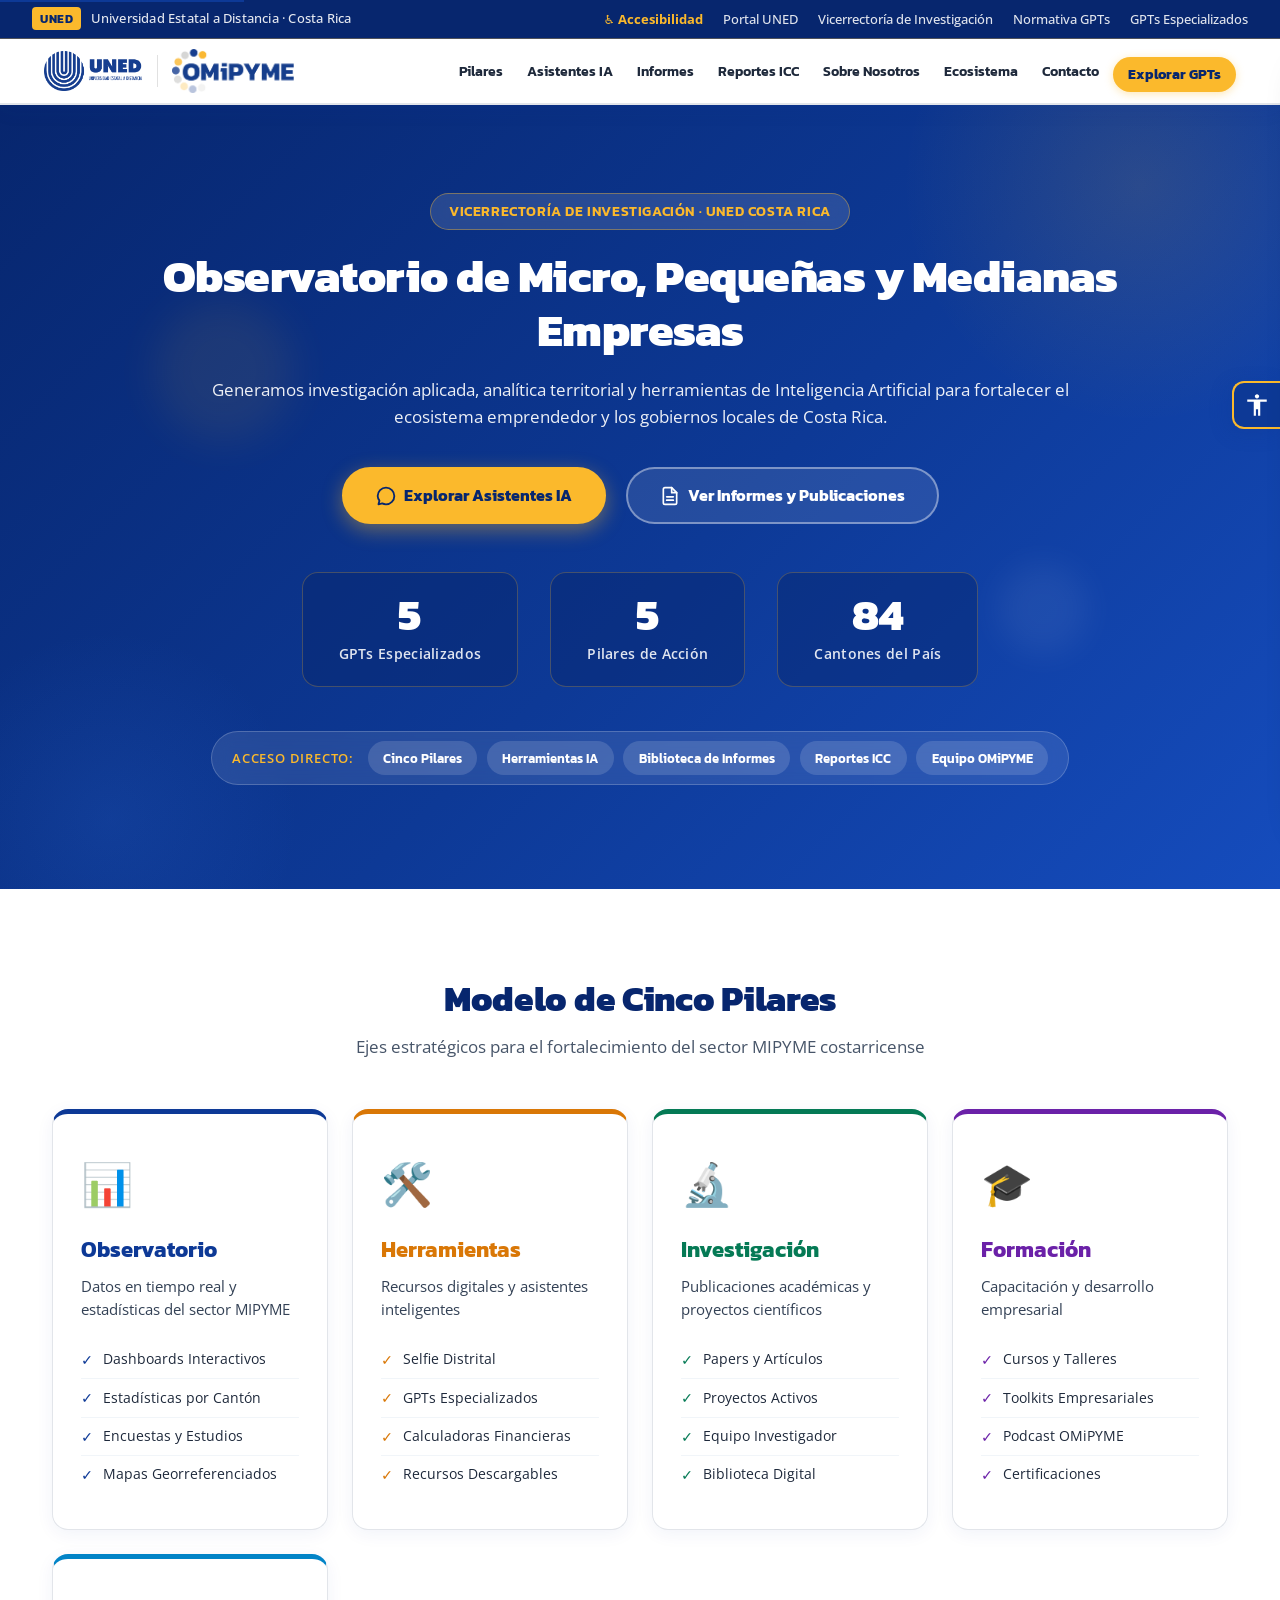
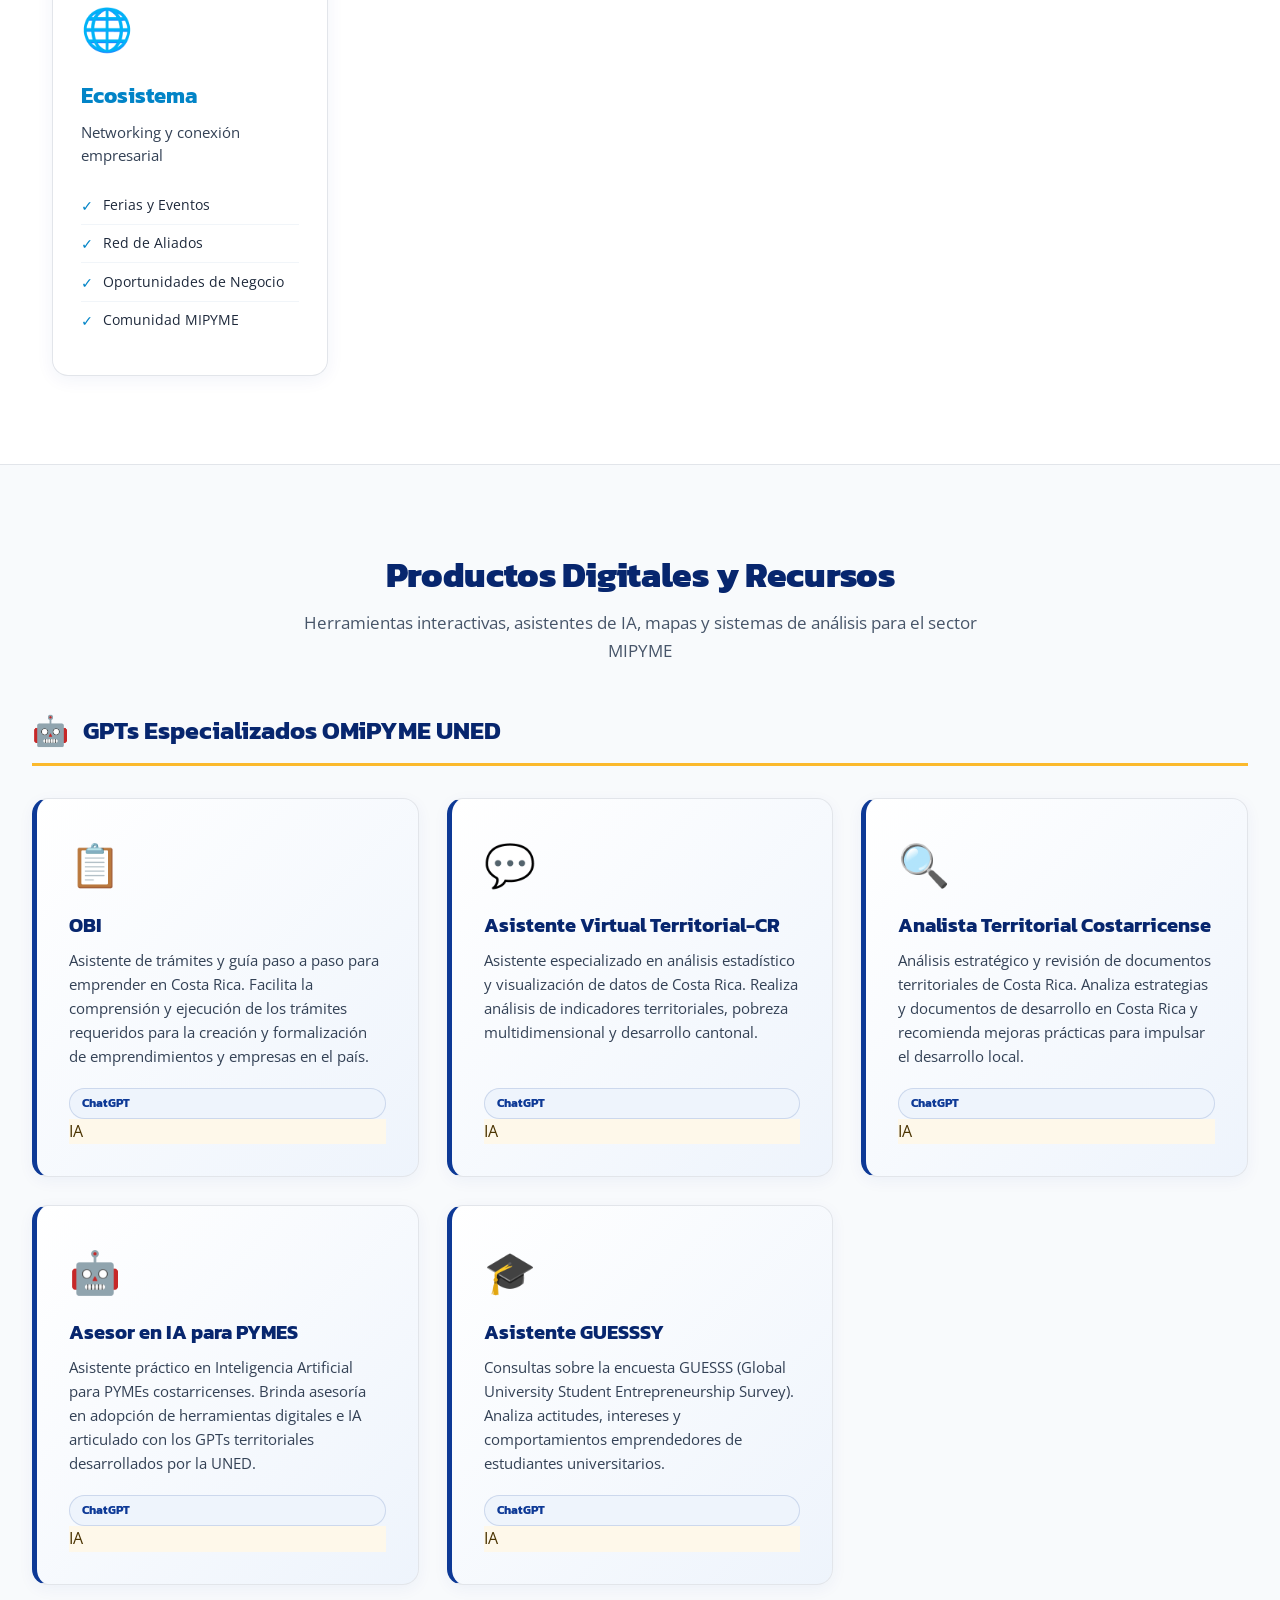
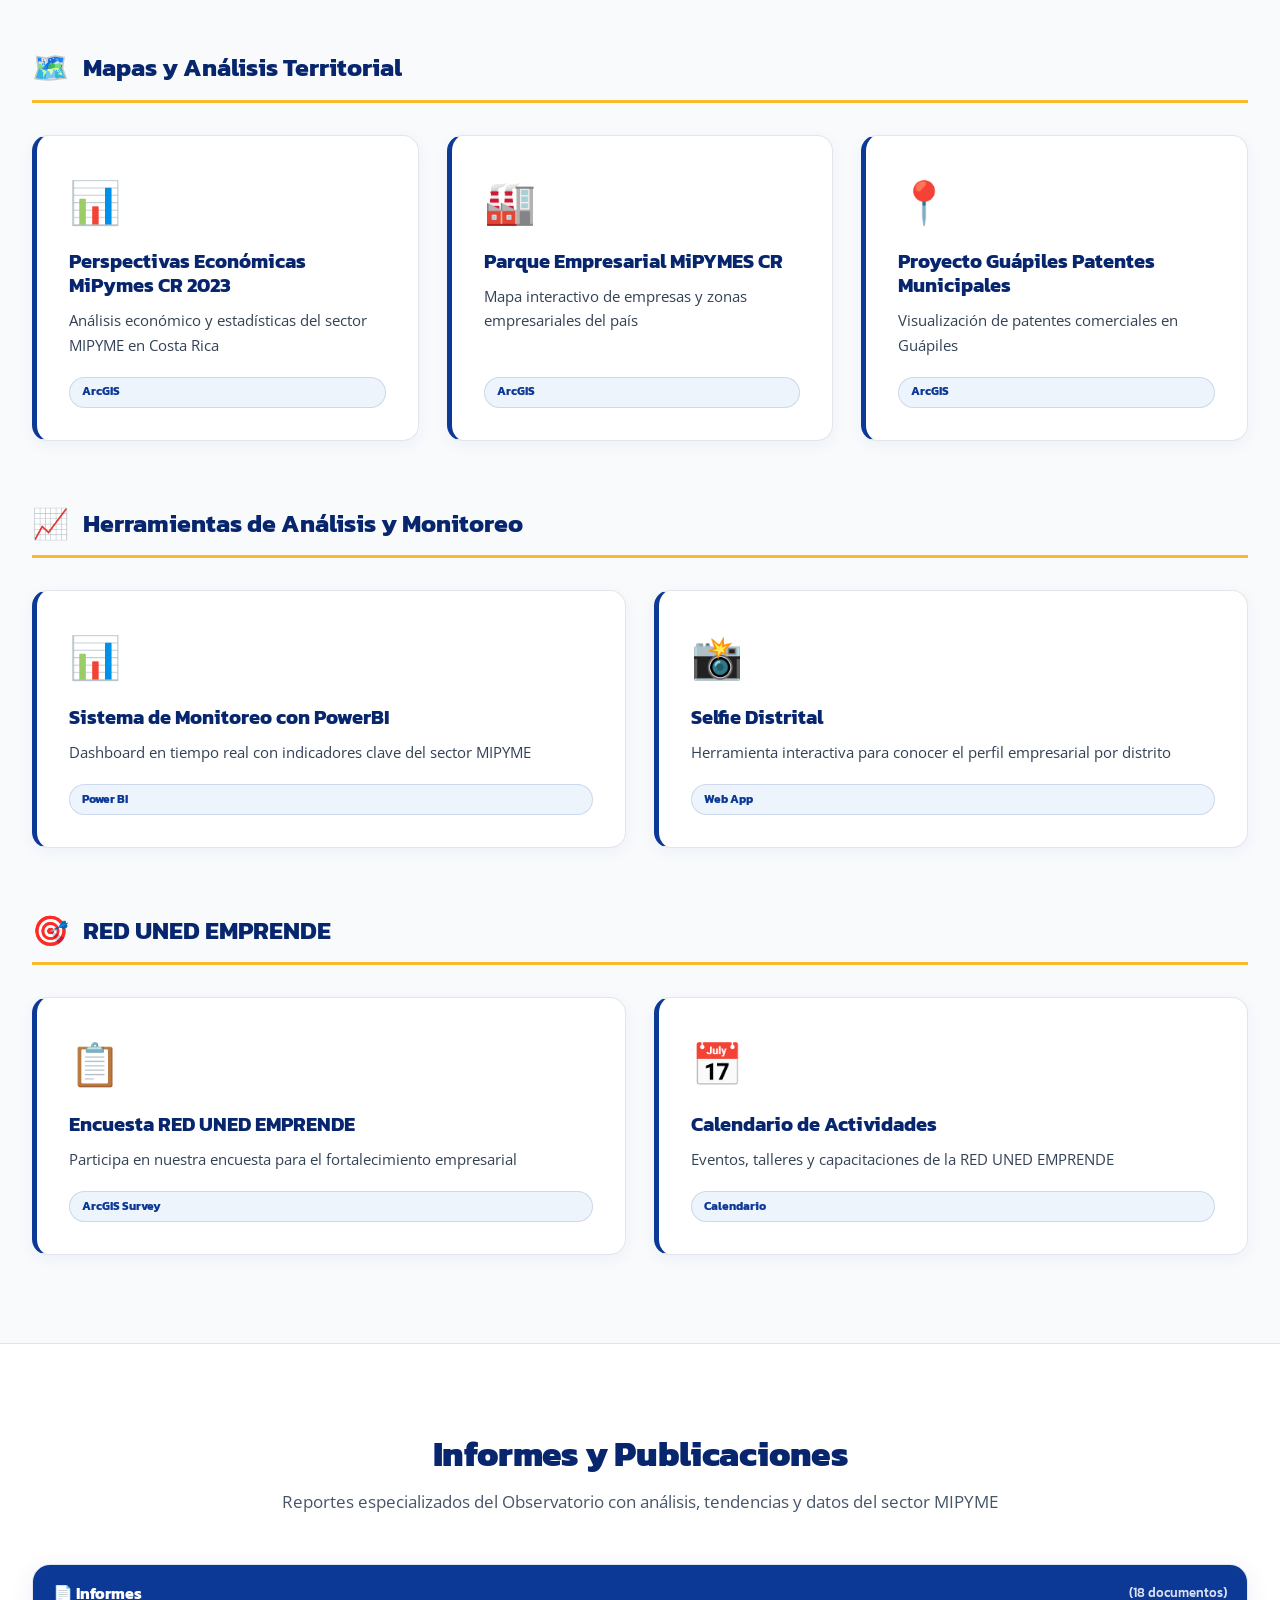
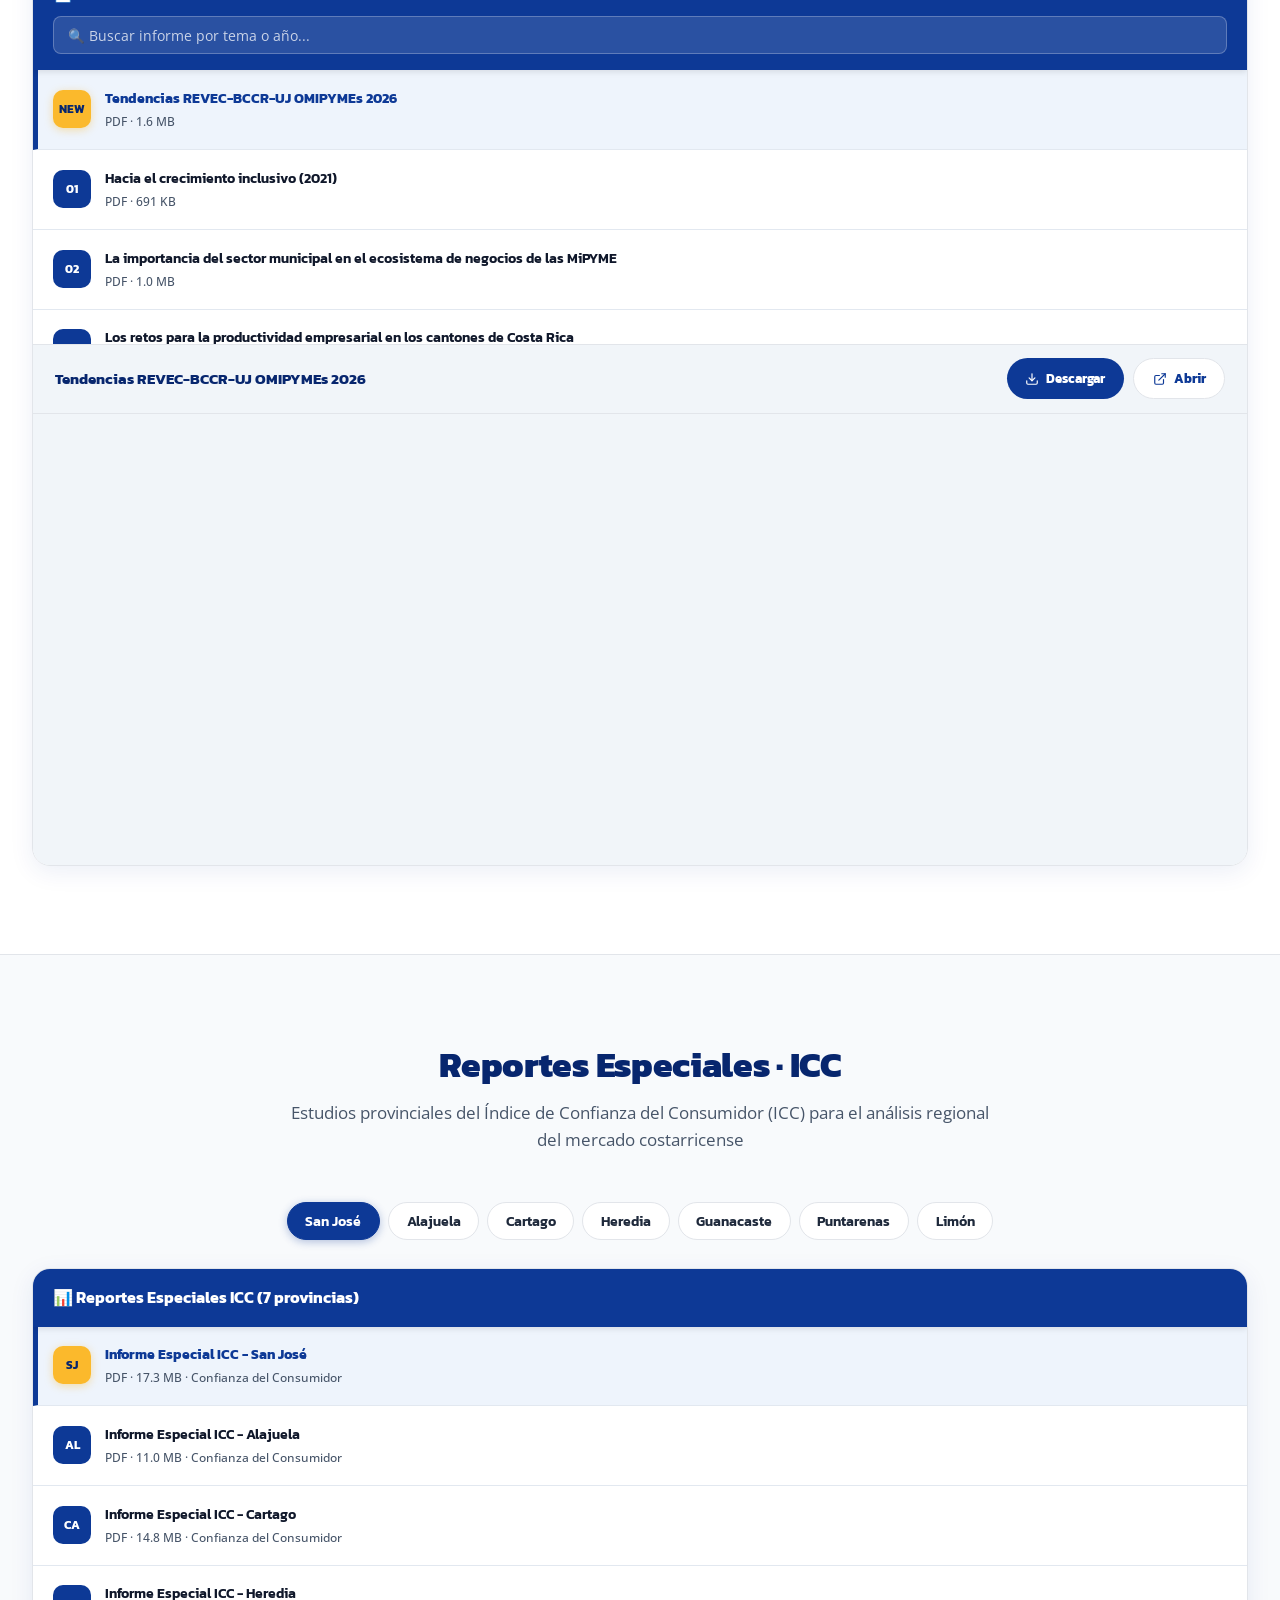
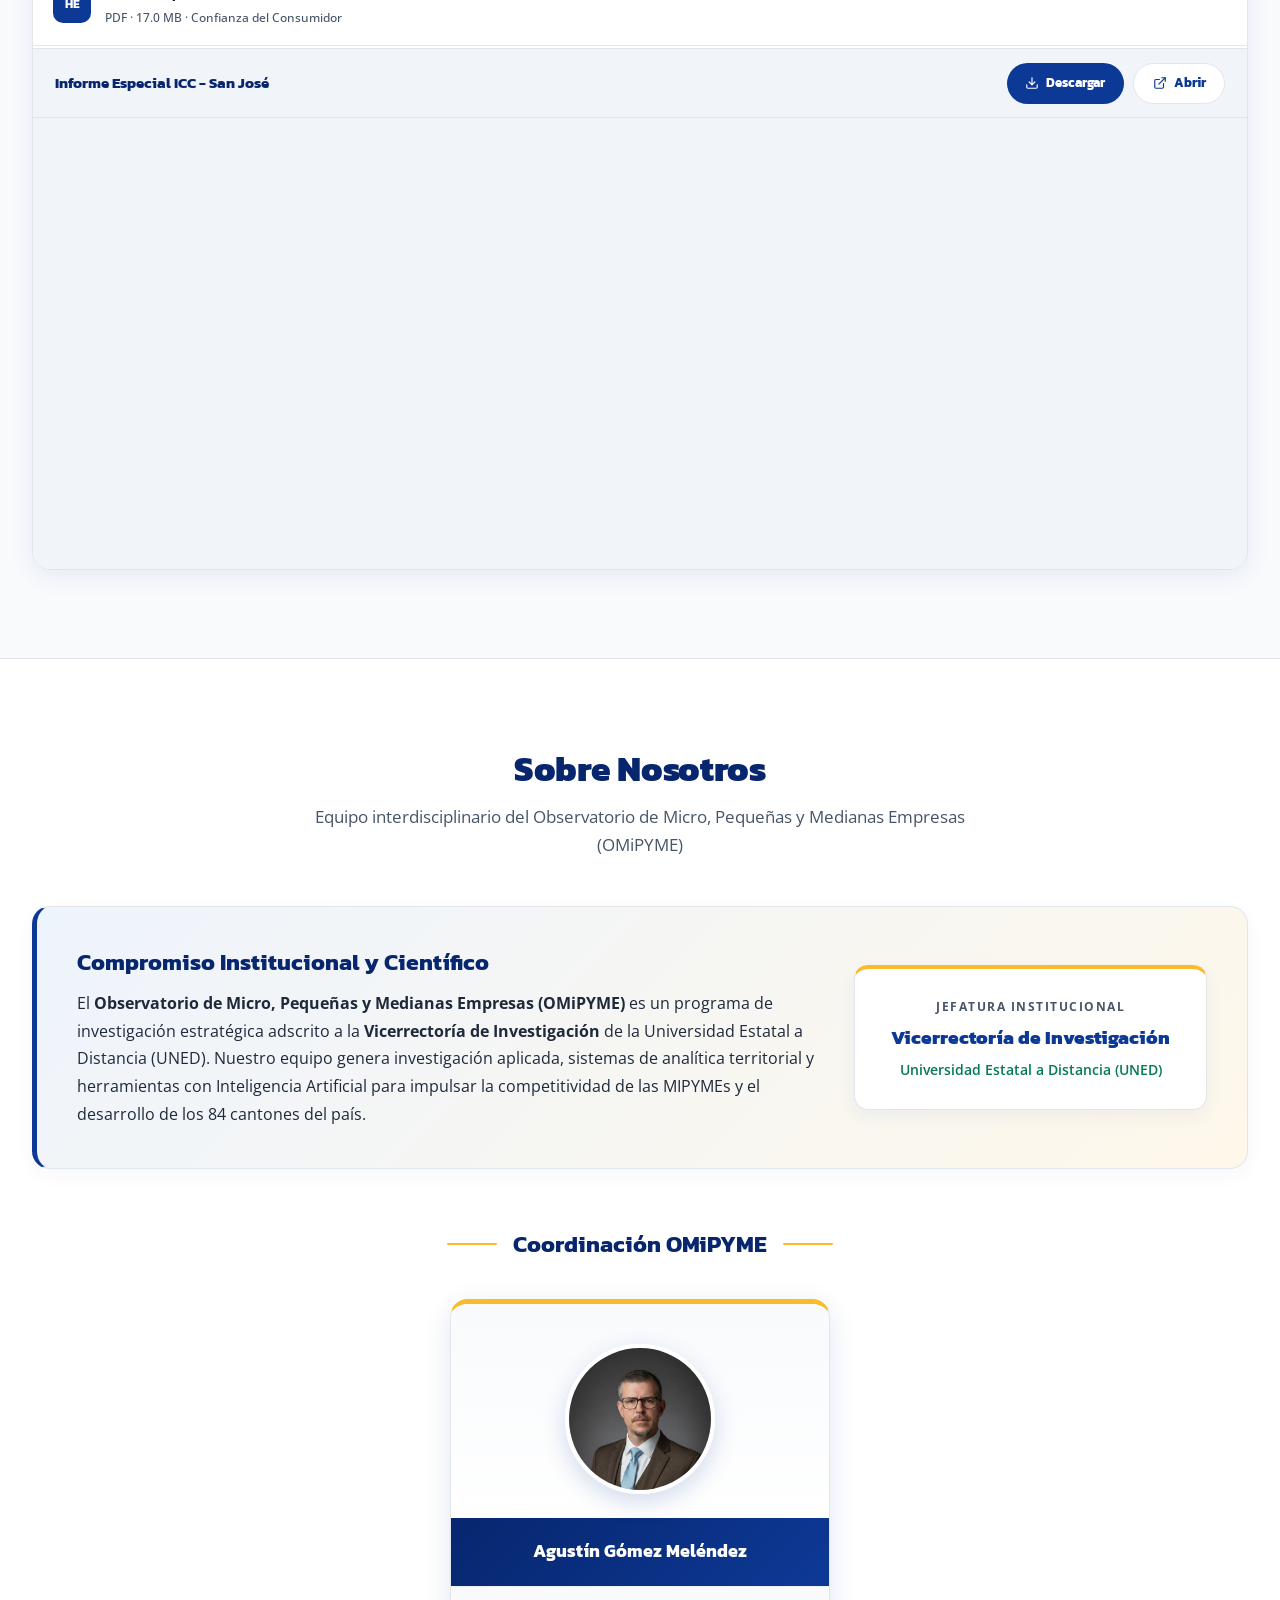
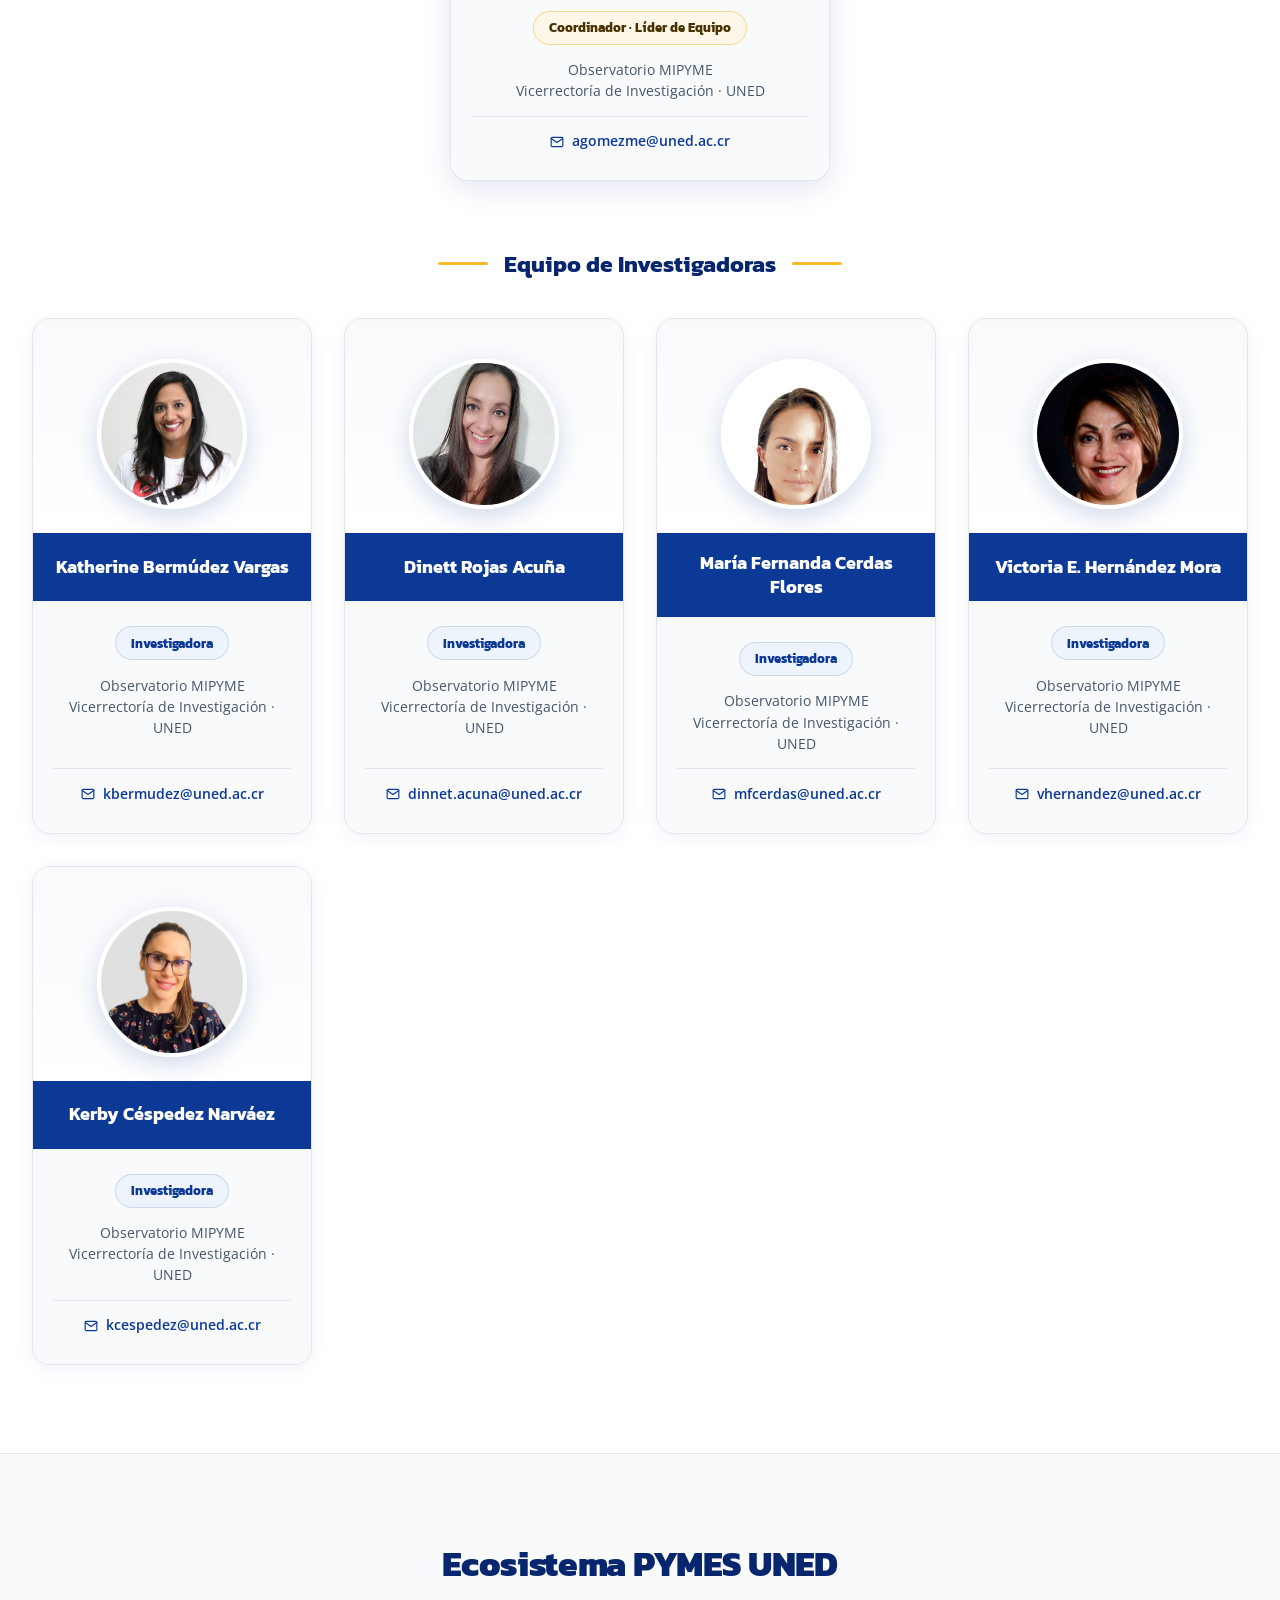
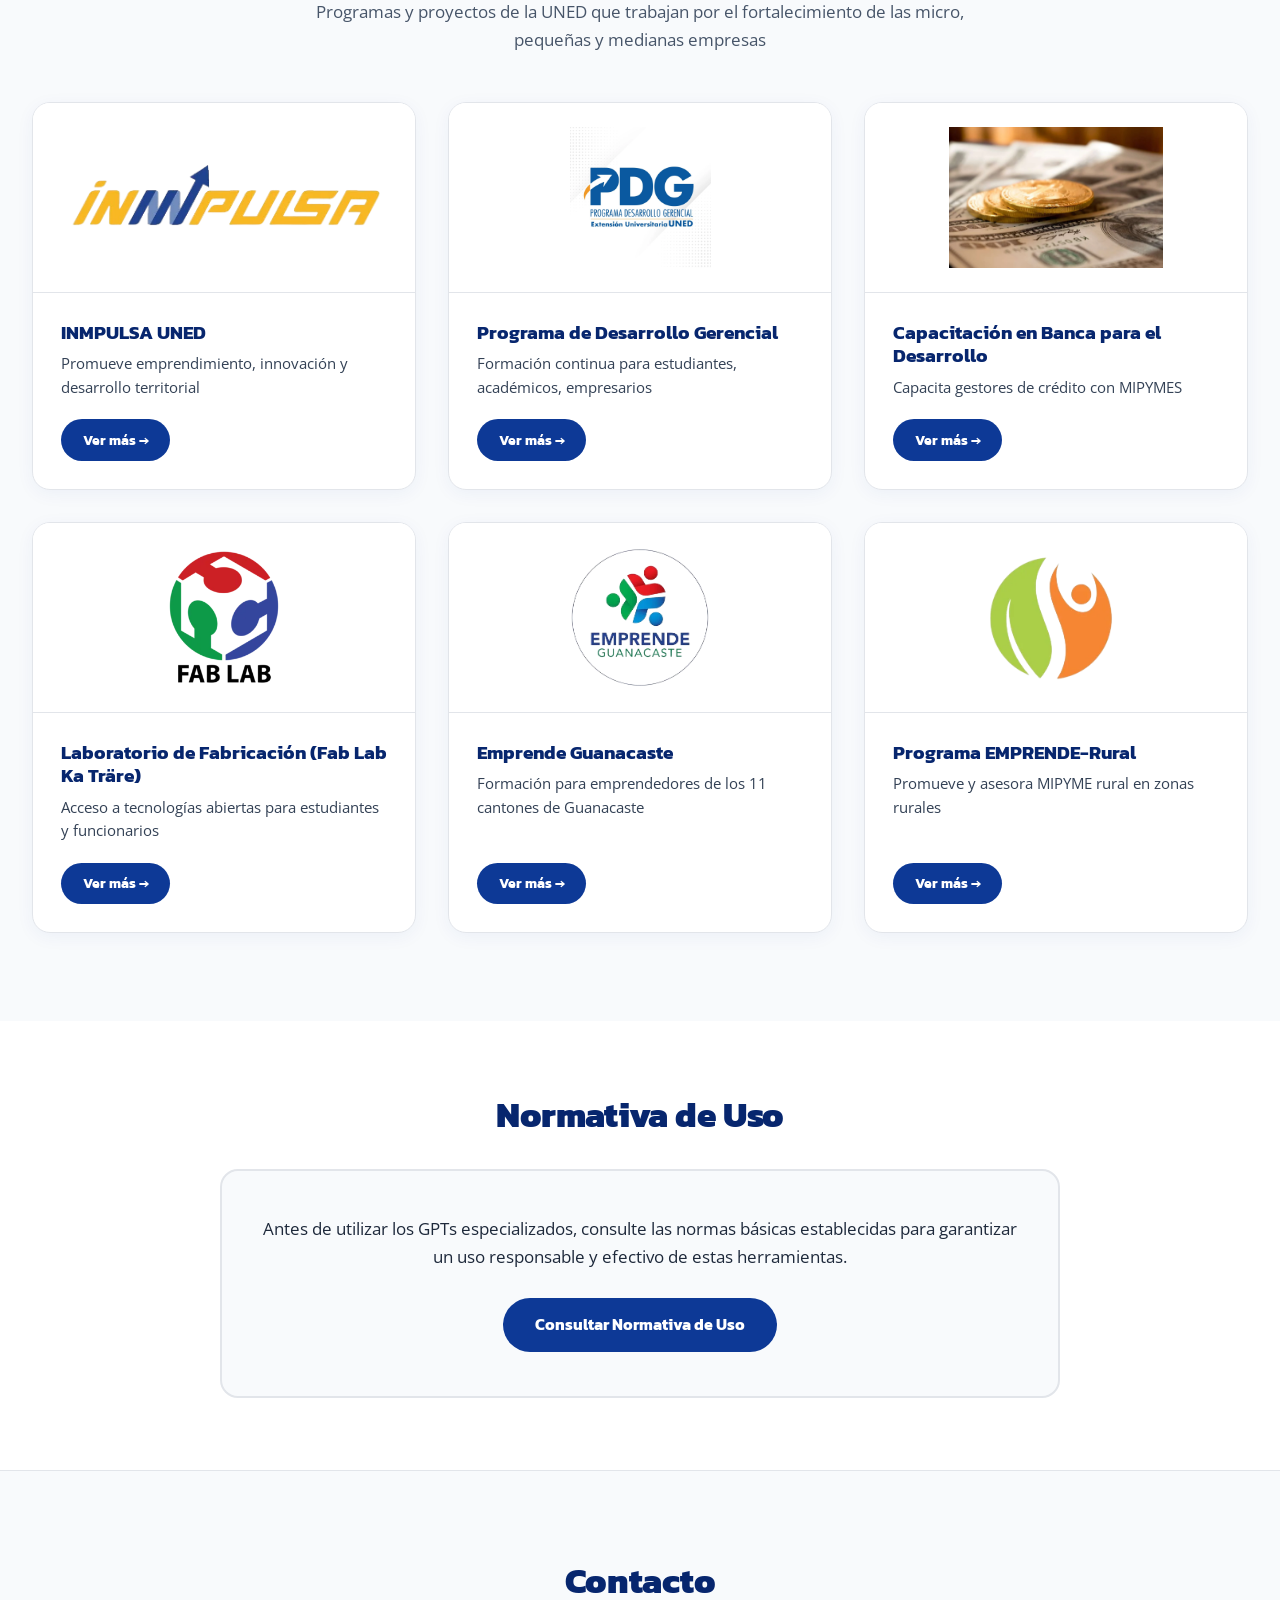
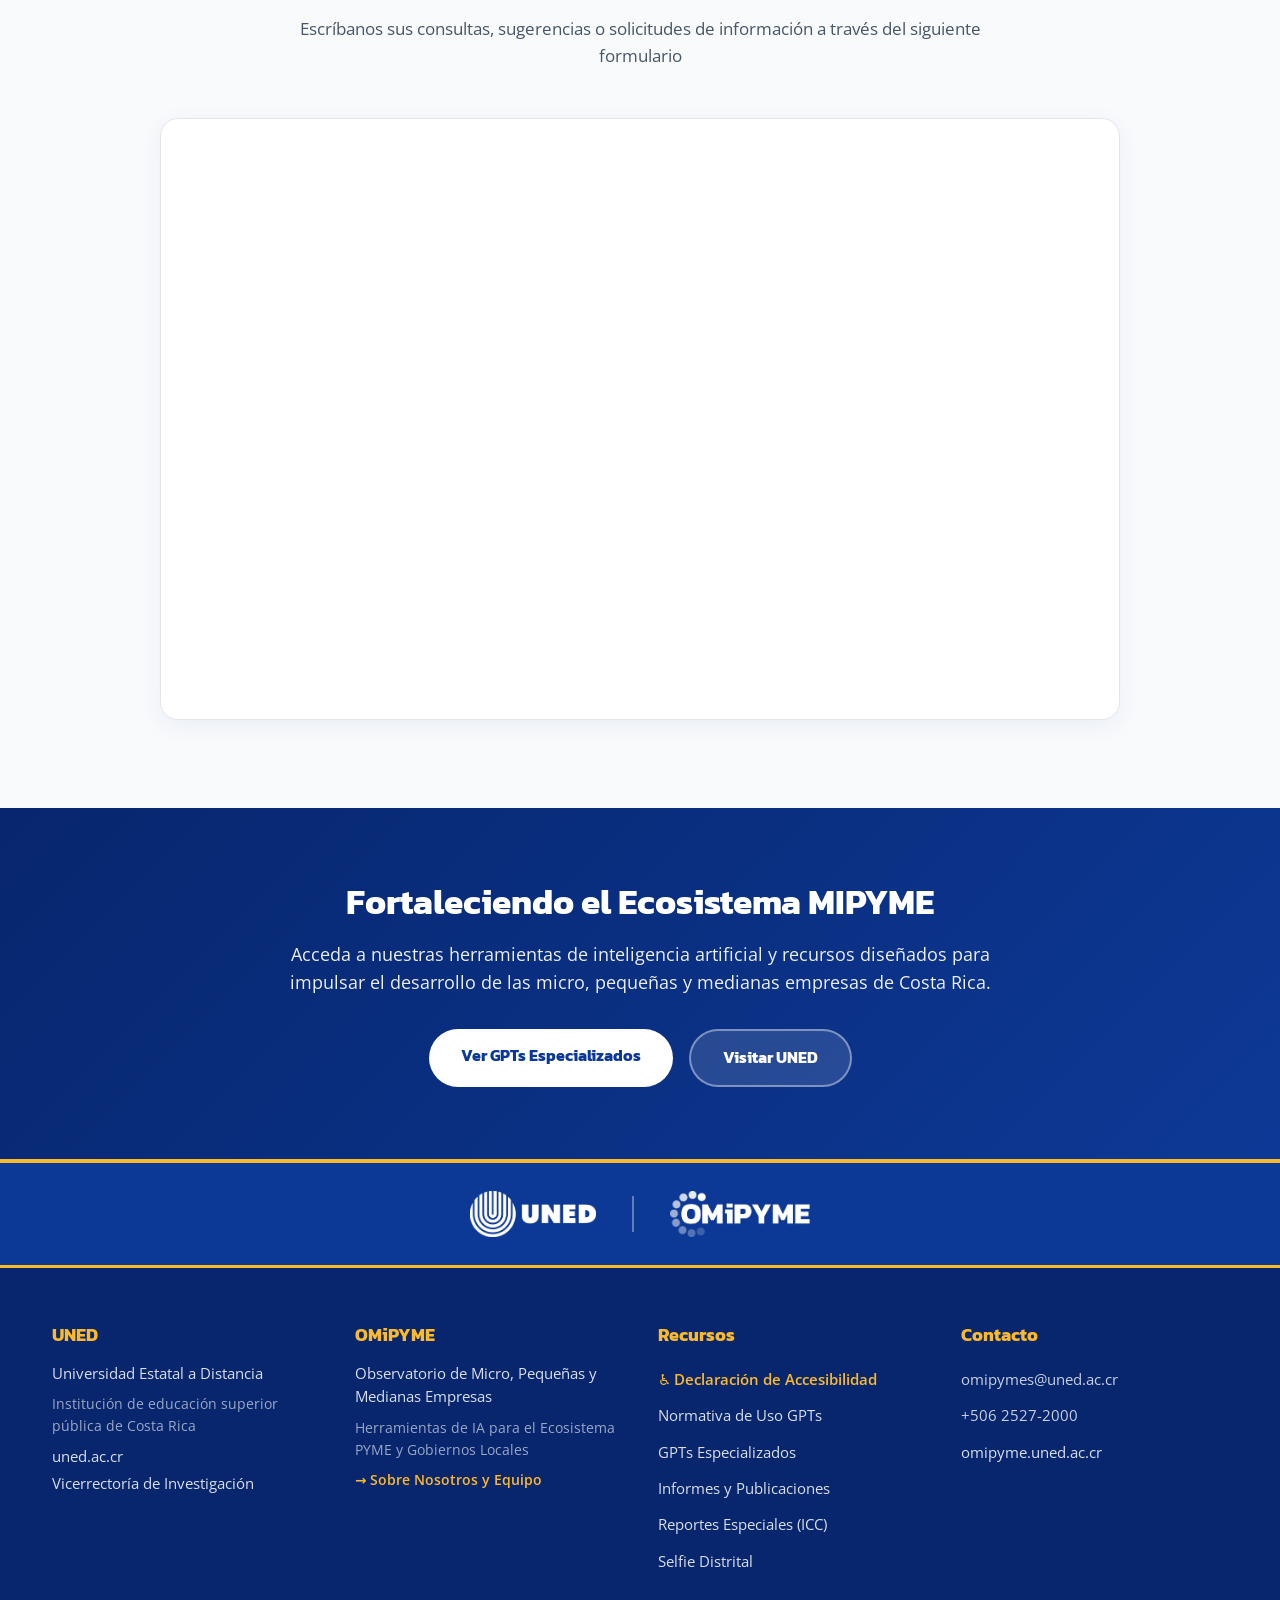
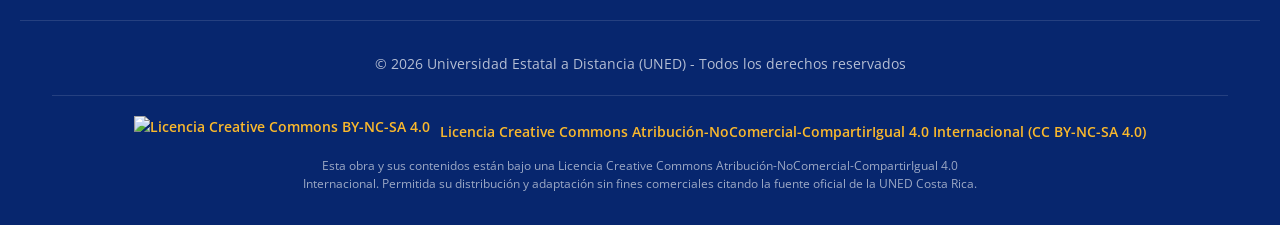
==== commit c645c453: "style: ajustar tamano de letra y ancho del parrafo hero para que Costa Rica se mantenga unido en dos" ====
--- a/index.html
+++ b/index.html
@@ -366,13 +366,13 @@
         }
 
         .hero p {
-            font-size: 1.18rem;
+            font-size: 1.05rem;
             margin-bottom: 2.25rem;
             color: rgba(255, 255, 255, 0.92);
-            max-width: 780px;
+            max-width: 860px;
             margin-left: auto;
             margin-right: auto;
-            line-height: 1.65;
+            line-height: 1.6;
             animation: fadeInUp 0.8s ease 0.2s both;
         }
 
@@ -1810,7 +1810,8 @@
             }
 
             .hero p {
-                font-size: 1.05rem;
+                font-size: 0.95rem;
+                line-height: 1.55;
             }
 
             .hero-stats {
@@ -2414,7 +2415,7 @@
                 <span class="hero-badge">Vicerrectoría de Investigación &middot; UNED Costa Rica</span>
             </div>
             <h2>Observatorio de Micro, Pequeñas y Medianas Empresas</h2>
-            <p>Generamos investigación aplicada, analítica territorial y herramientas de Inteligencia Artificial para fortalecer el ecosistema emprendedor y los gobiernos locales de Costa Rica.</p>
+            <p>Generamos investigación aplicada, analítica territorial y herramientas de Inteligencia Artificial para fortalecer el ecosistema emprendedor y los gobiernos locales de Costa&nbsp;Rica.</p>
 
             <div class="hero-actions">
                 <a href="#asistentes" class="btn btn-pill-gold">
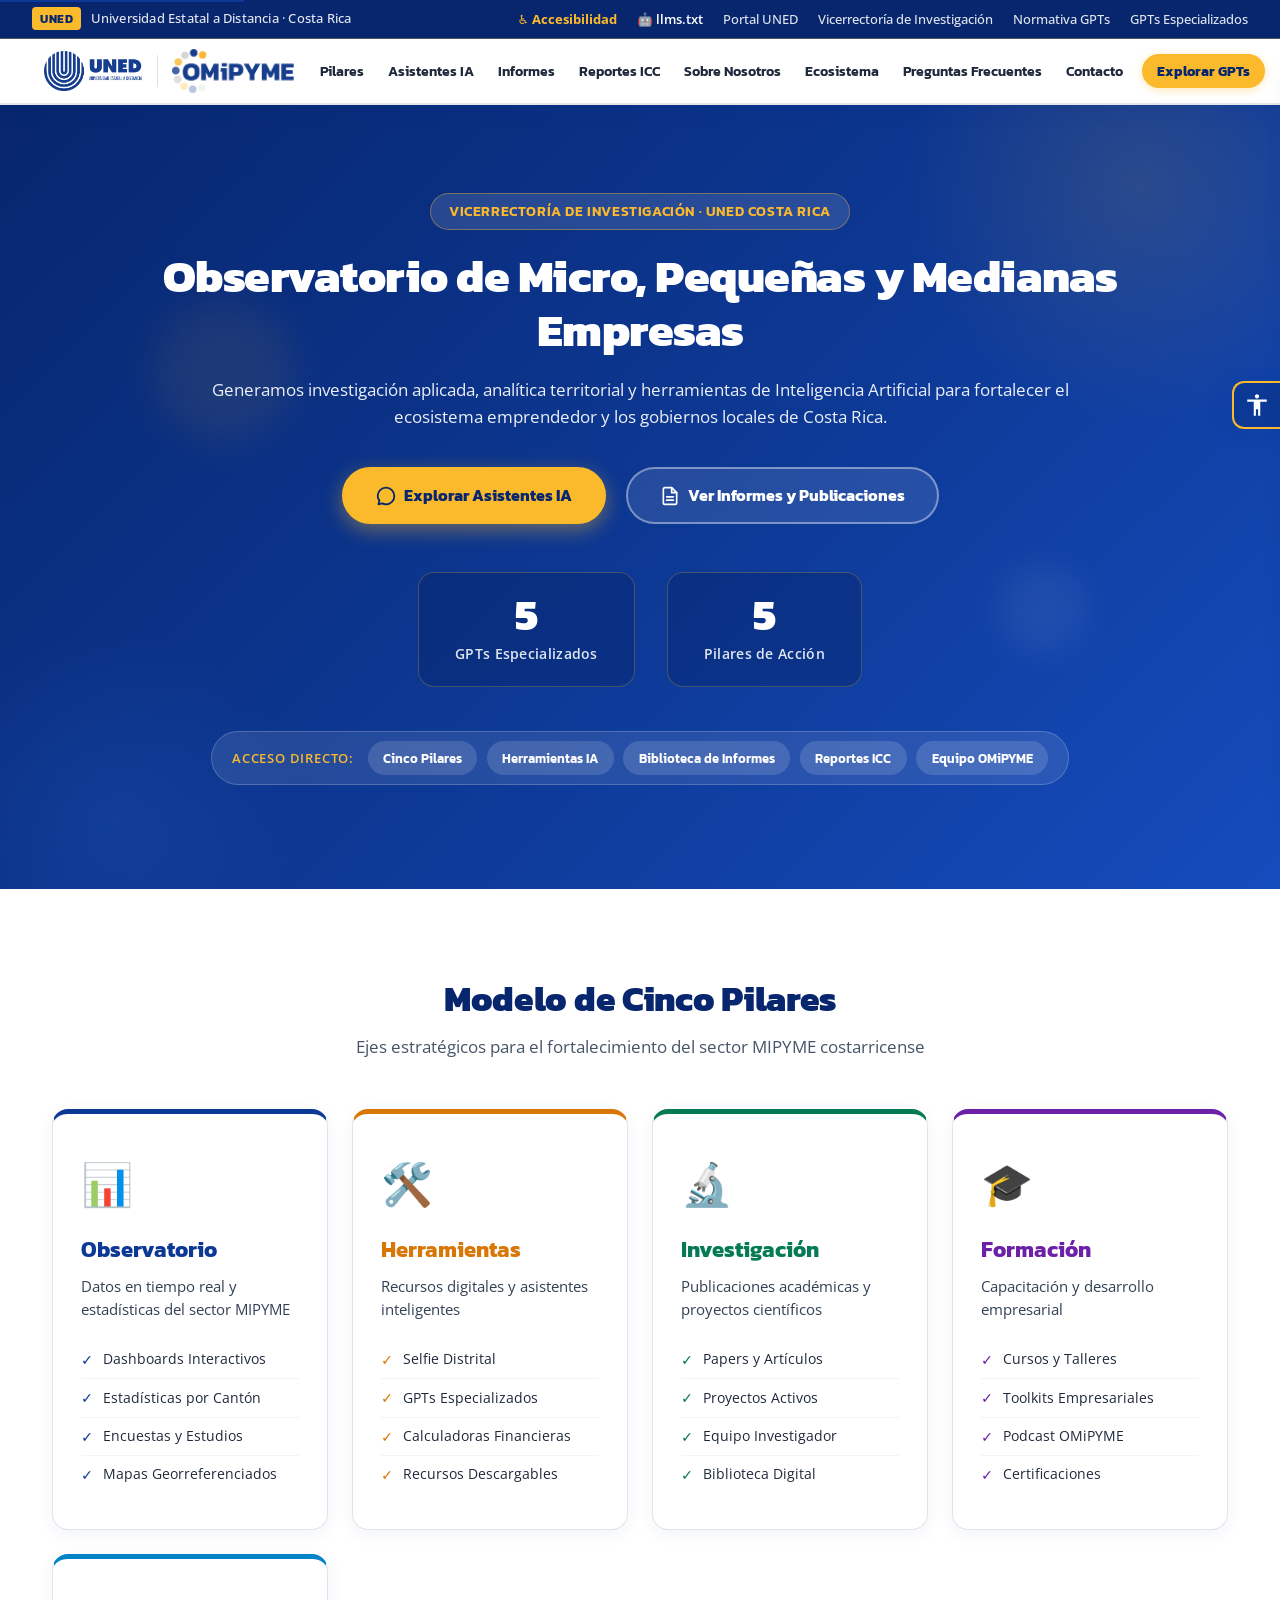
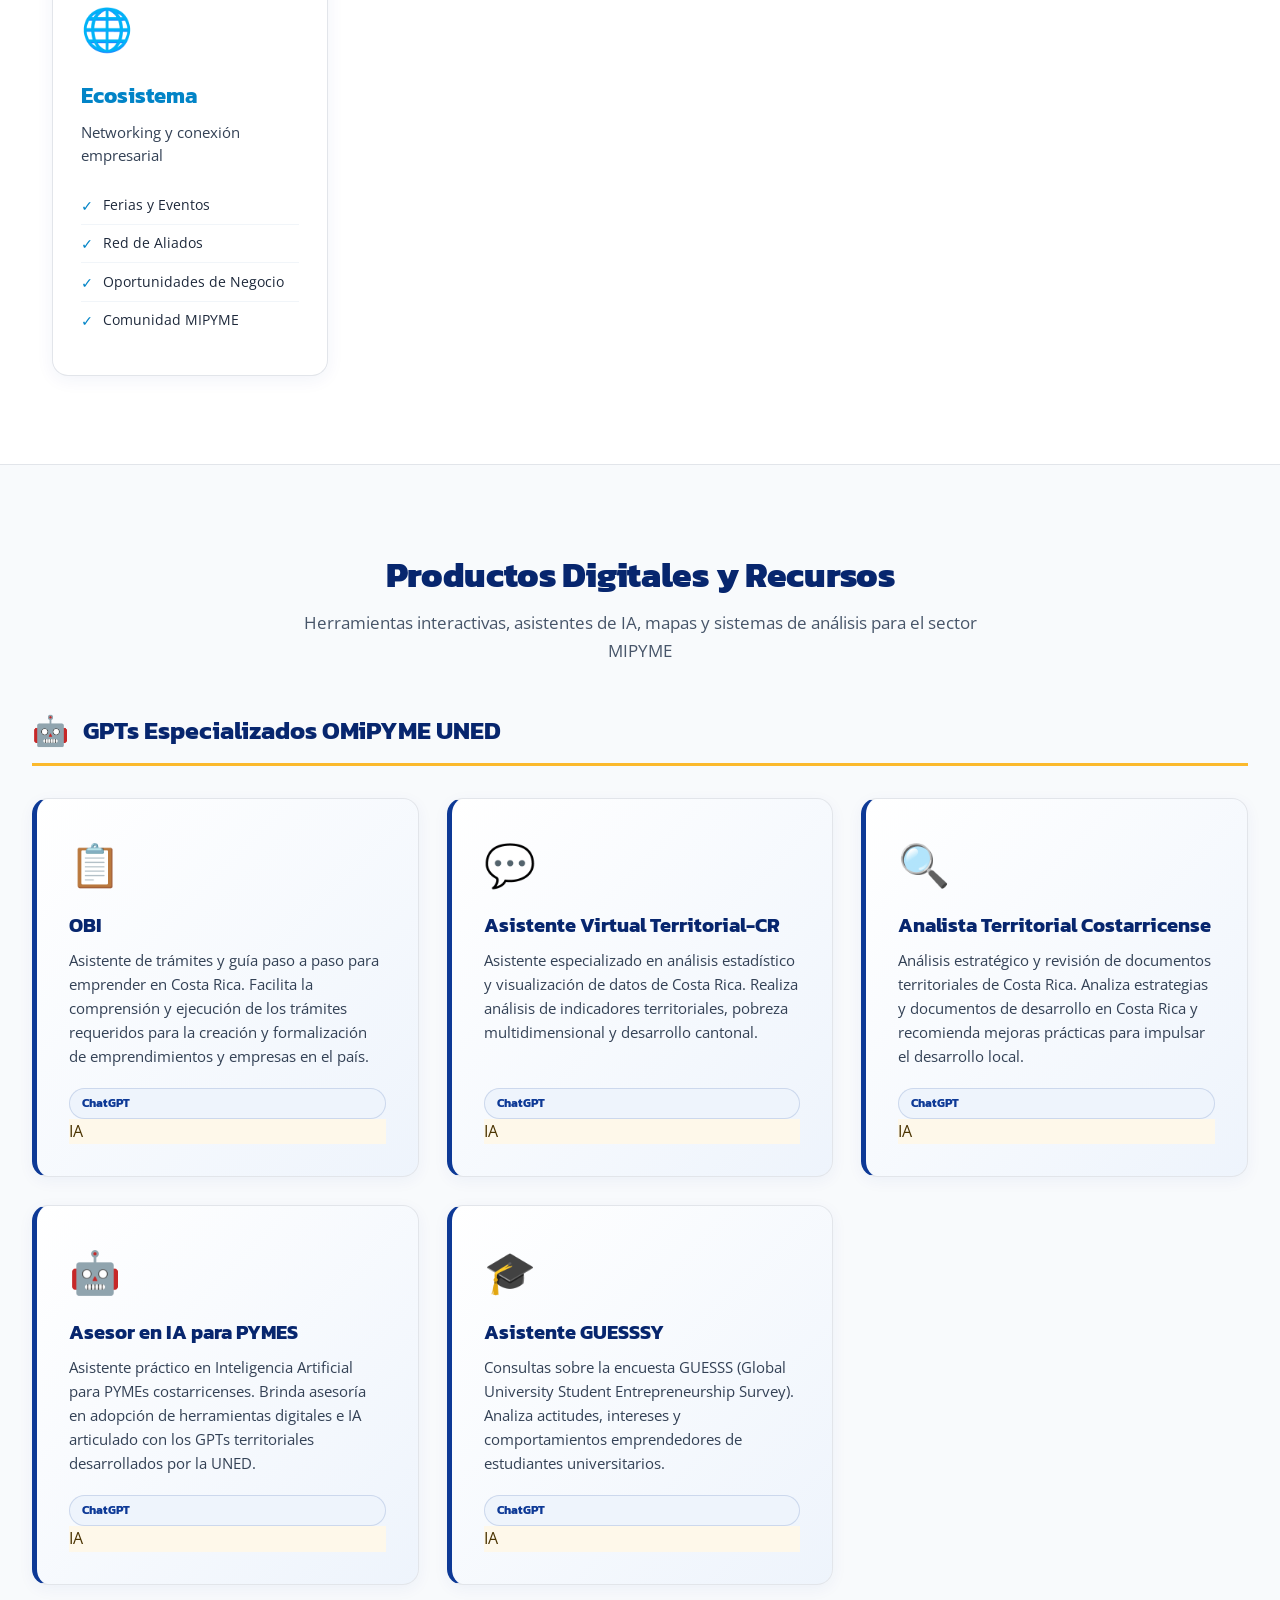
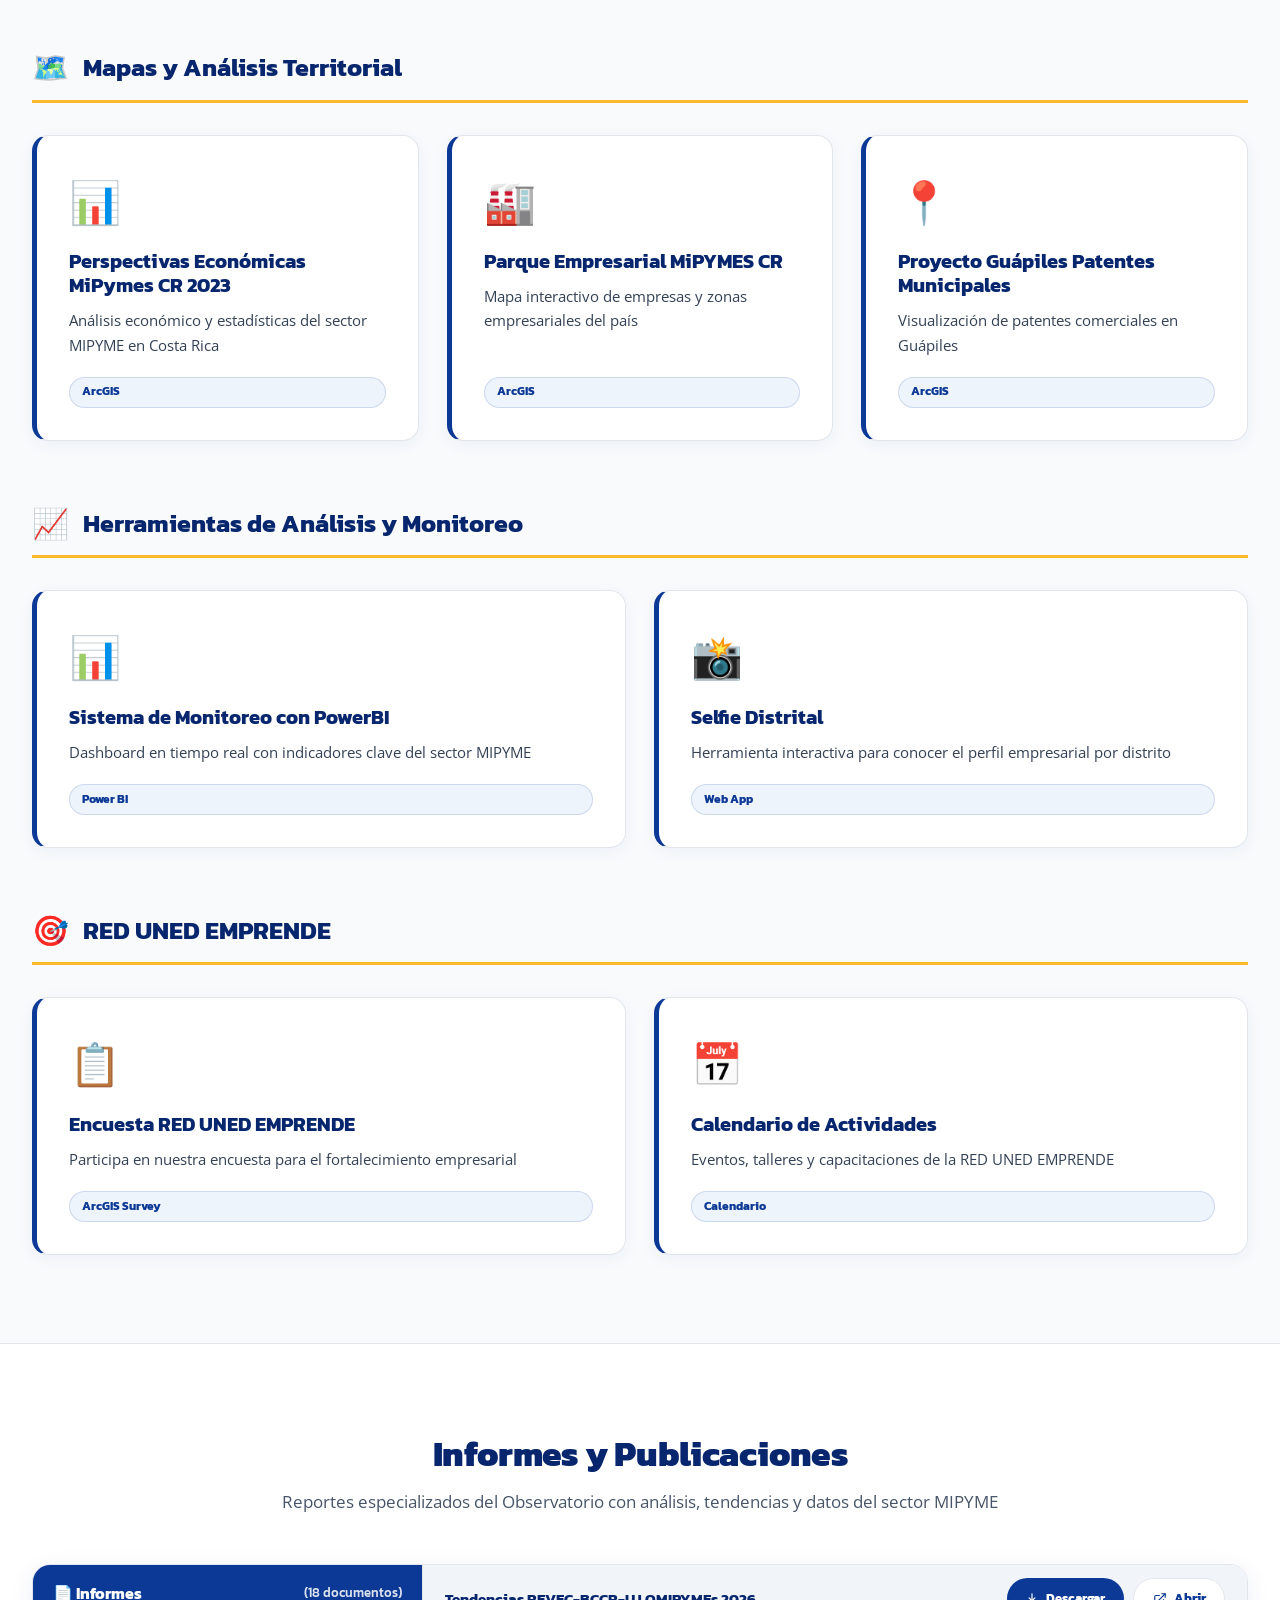
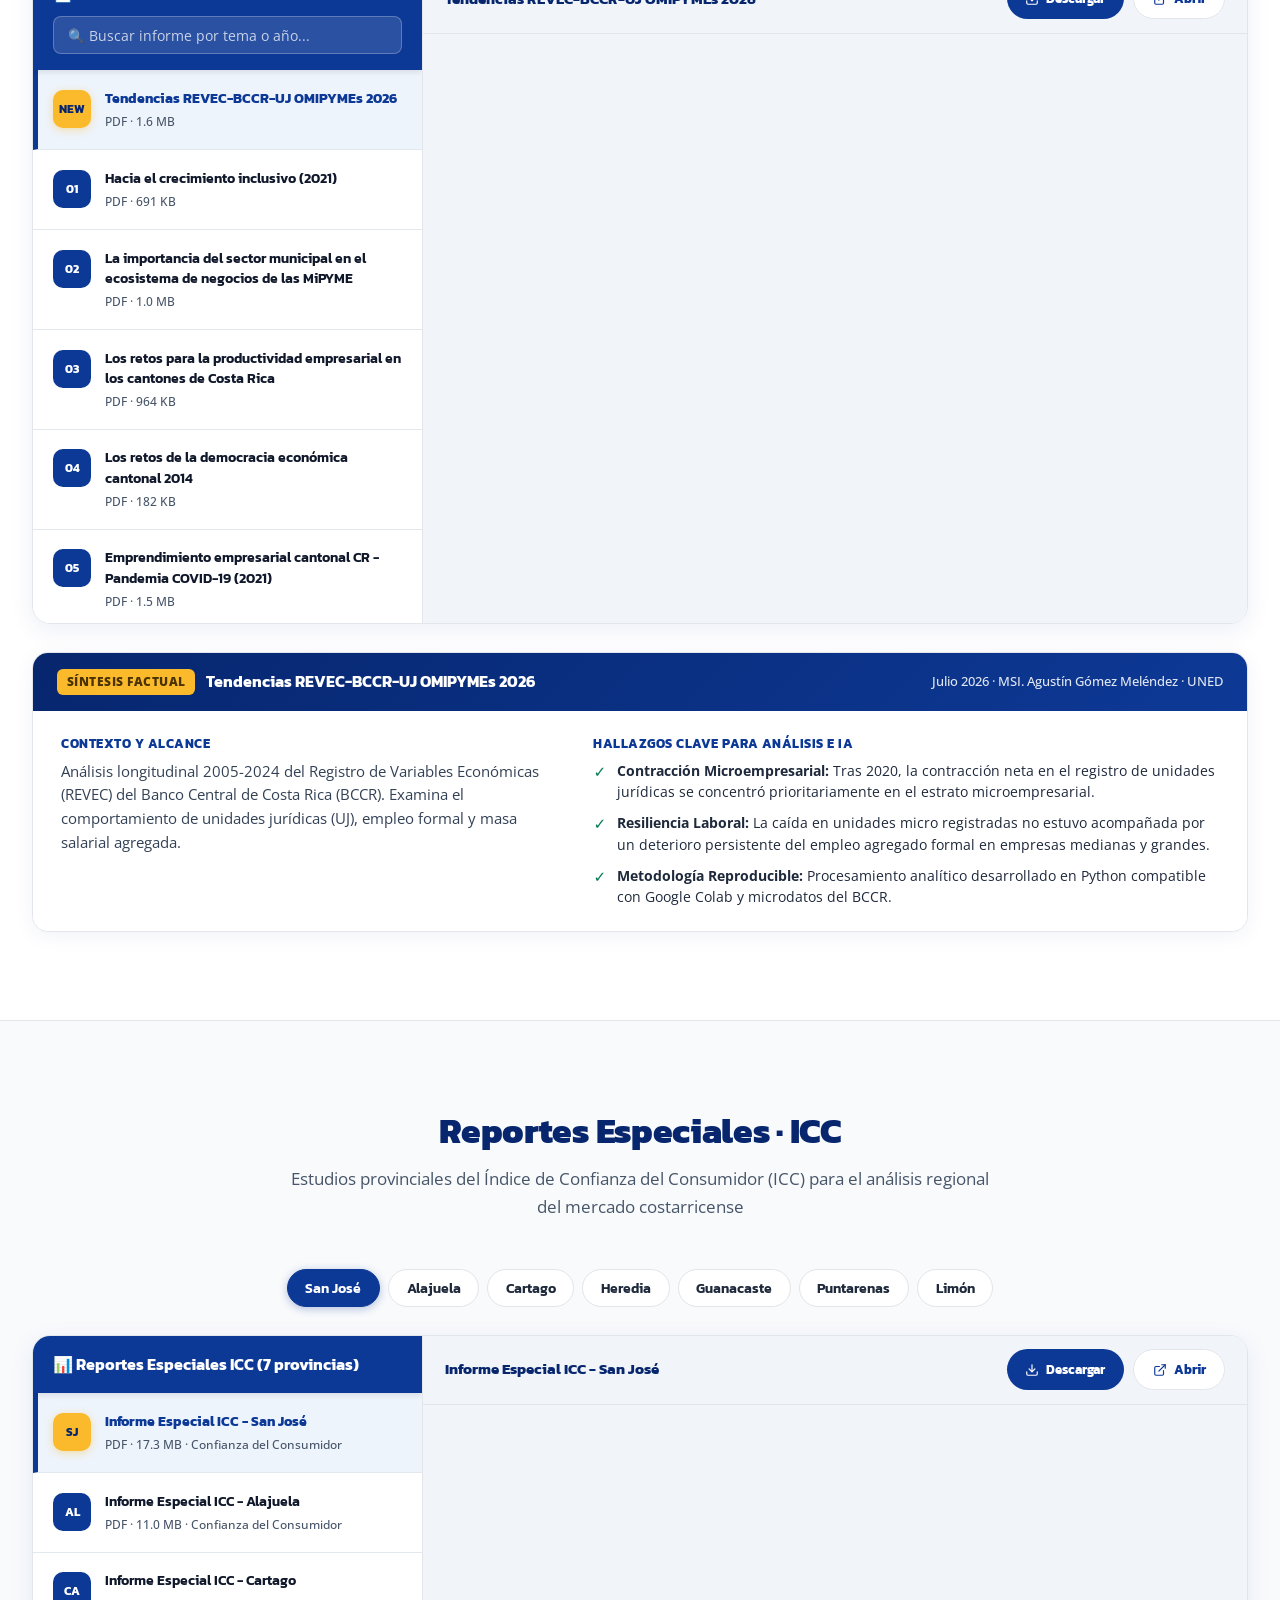
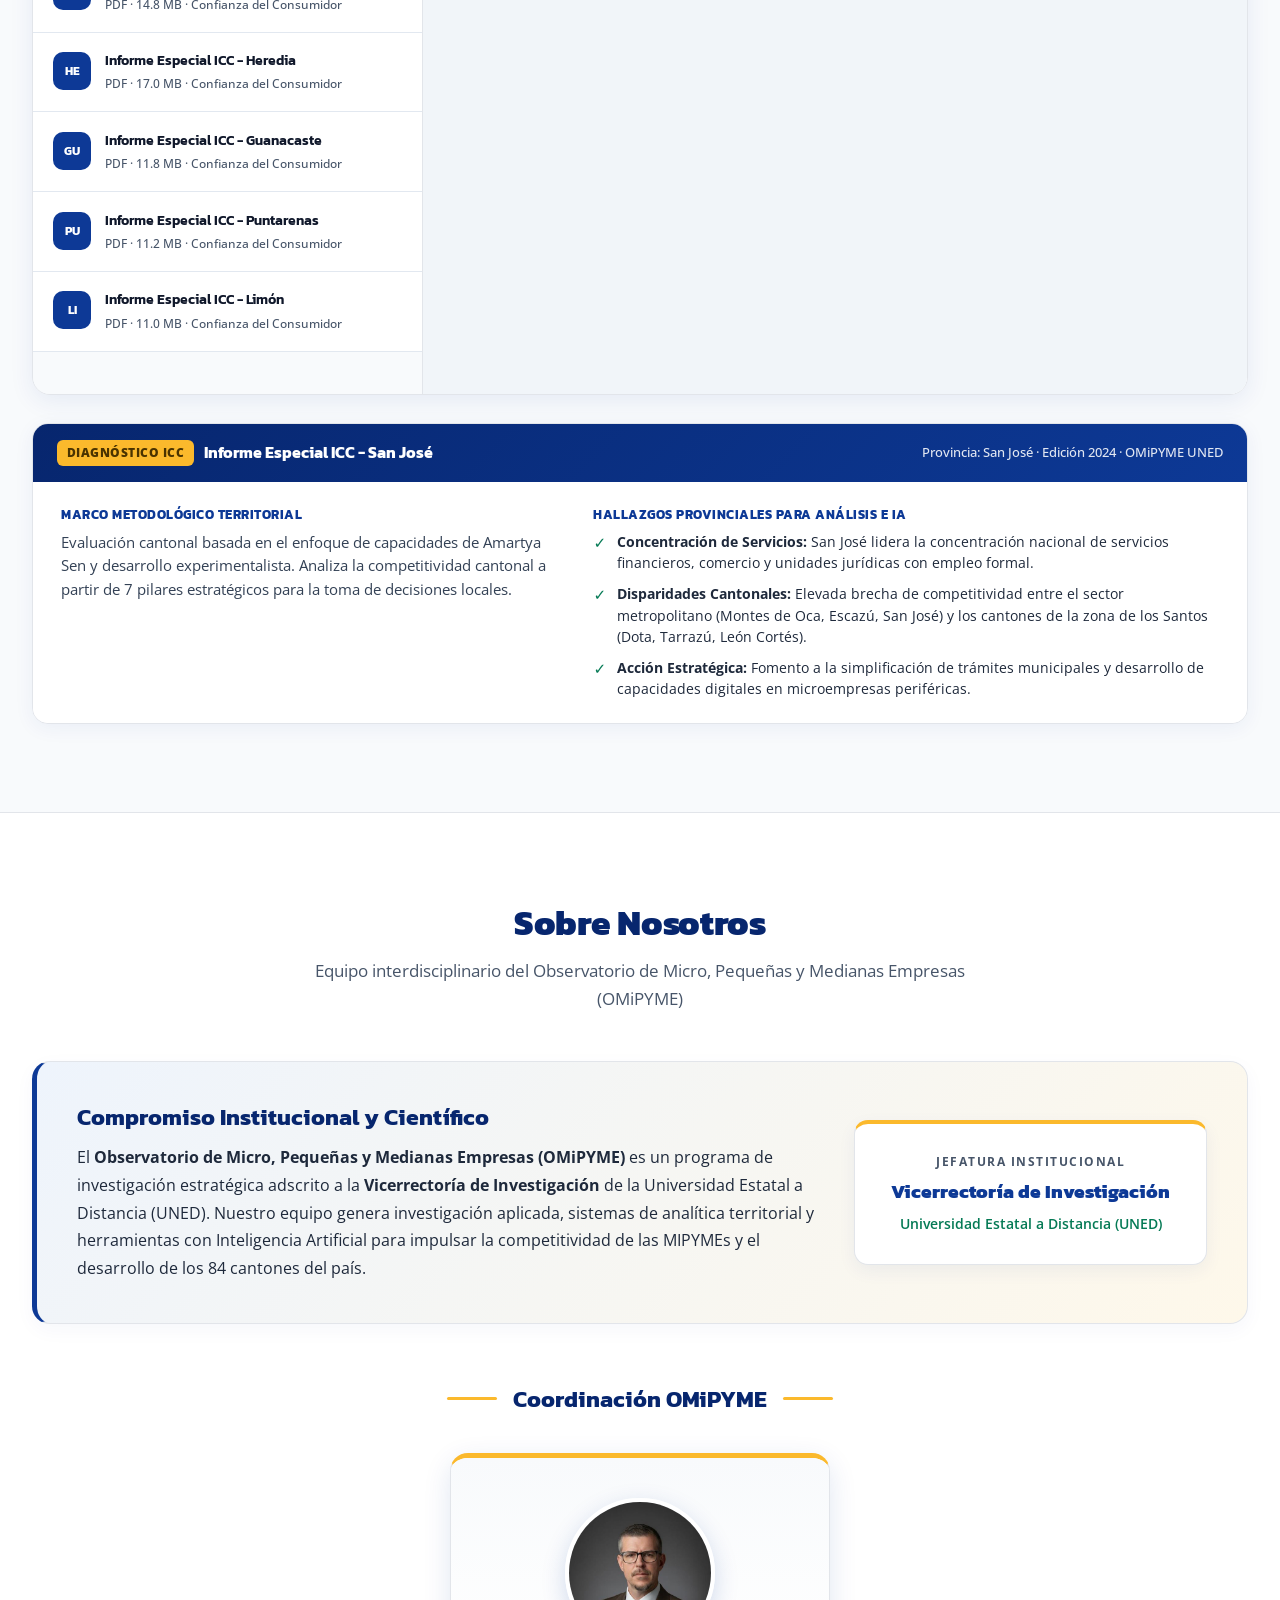
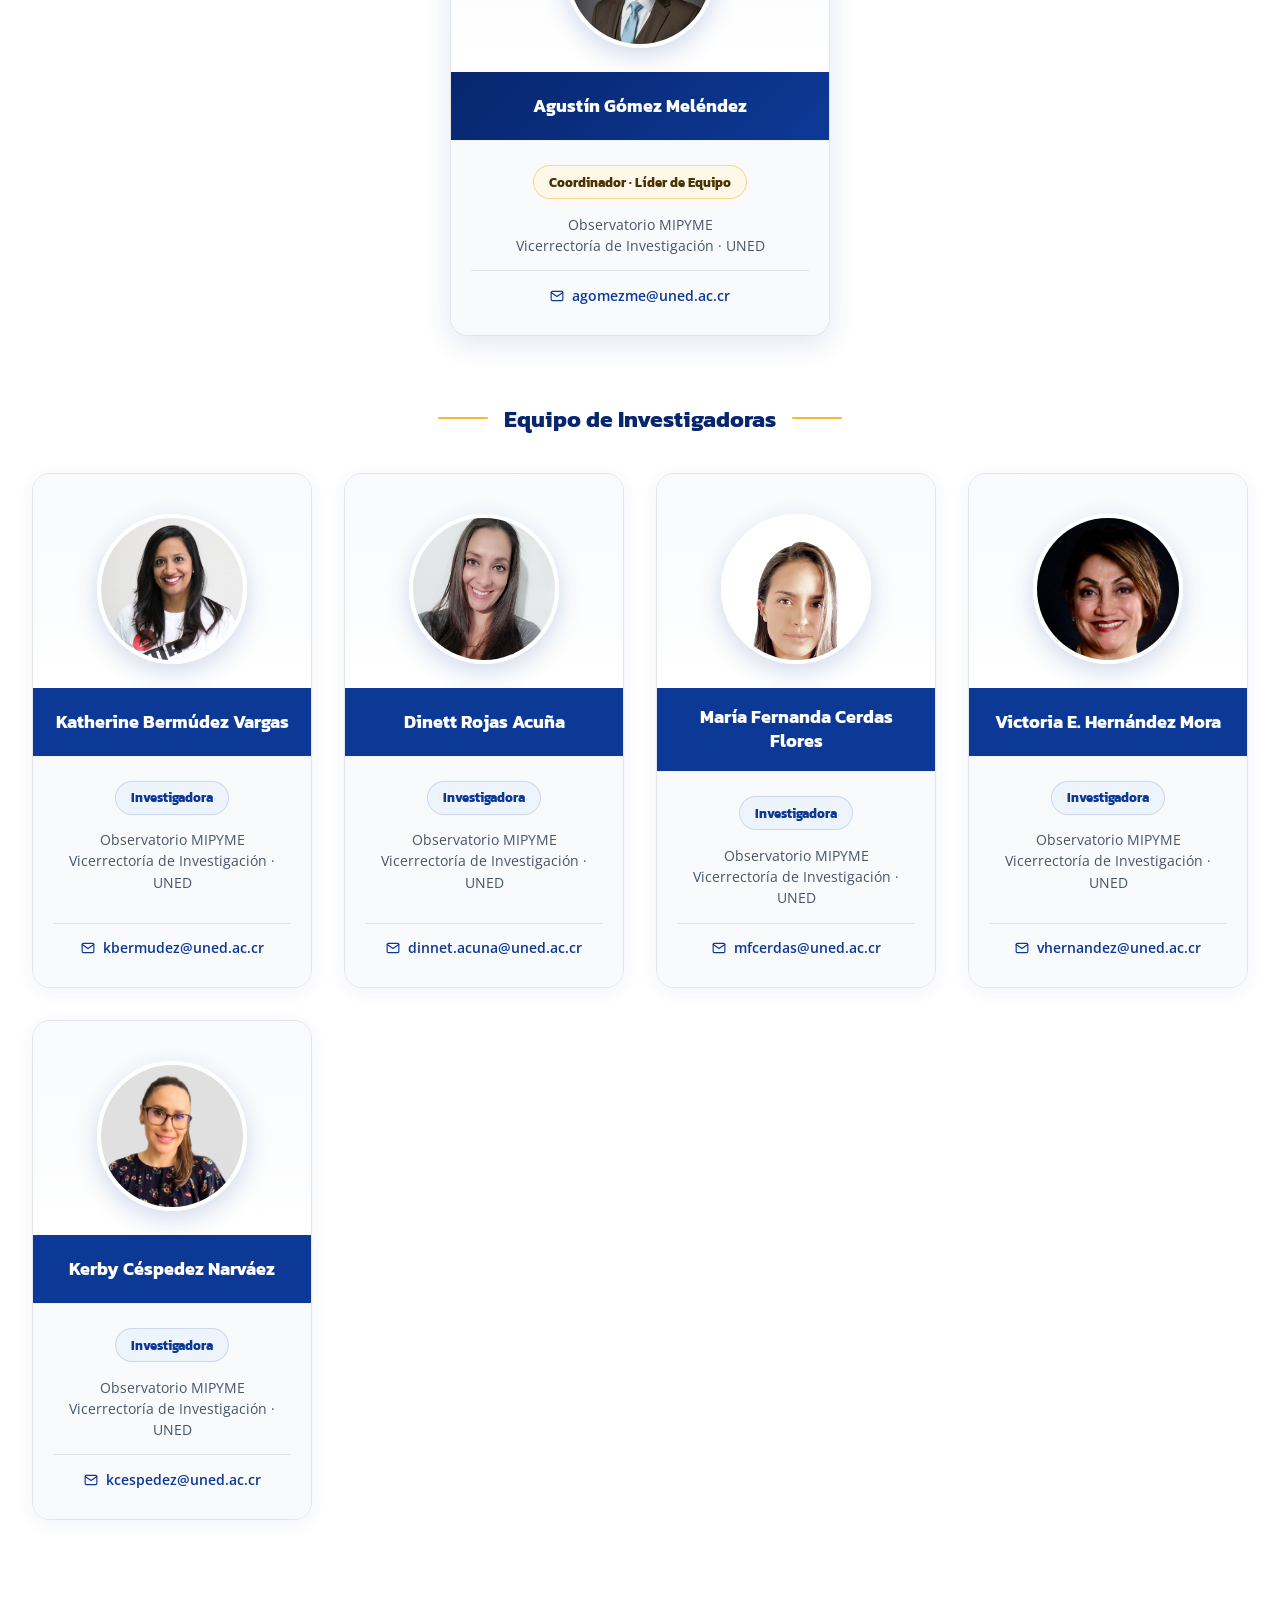
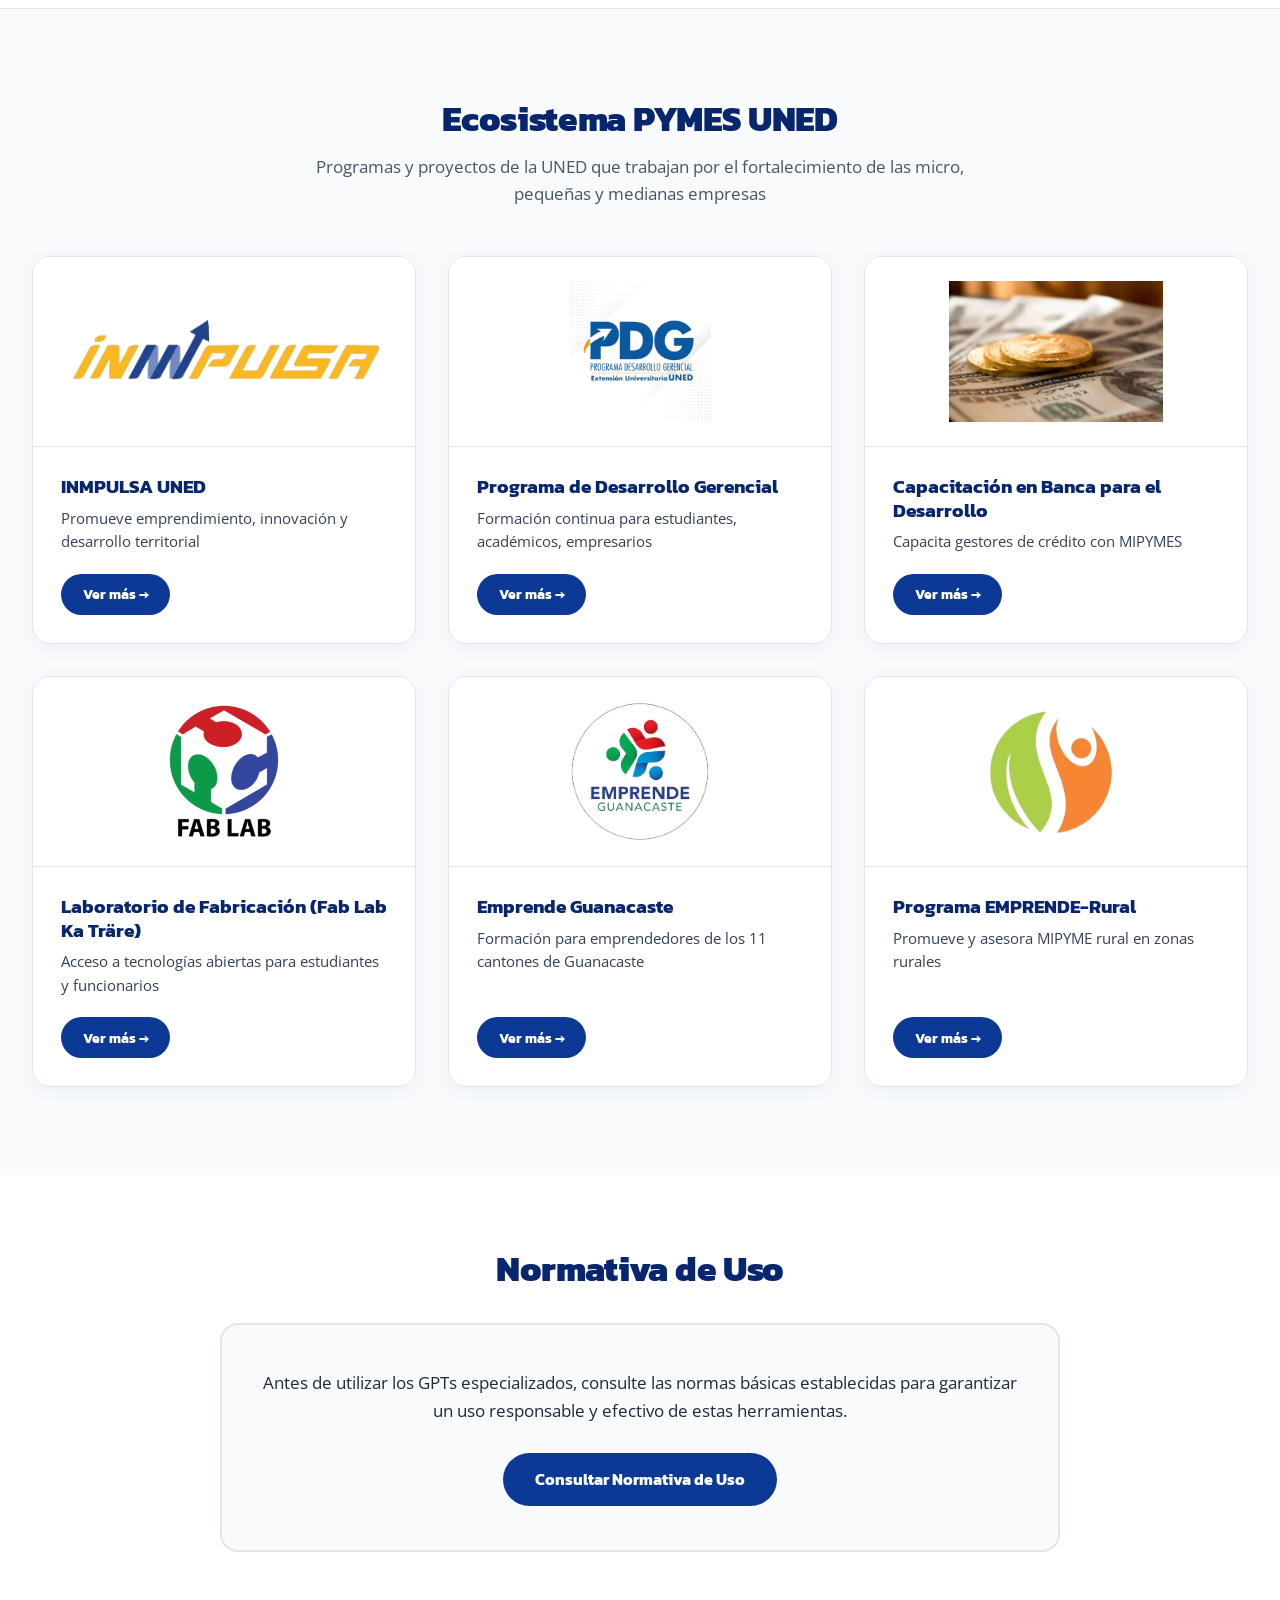
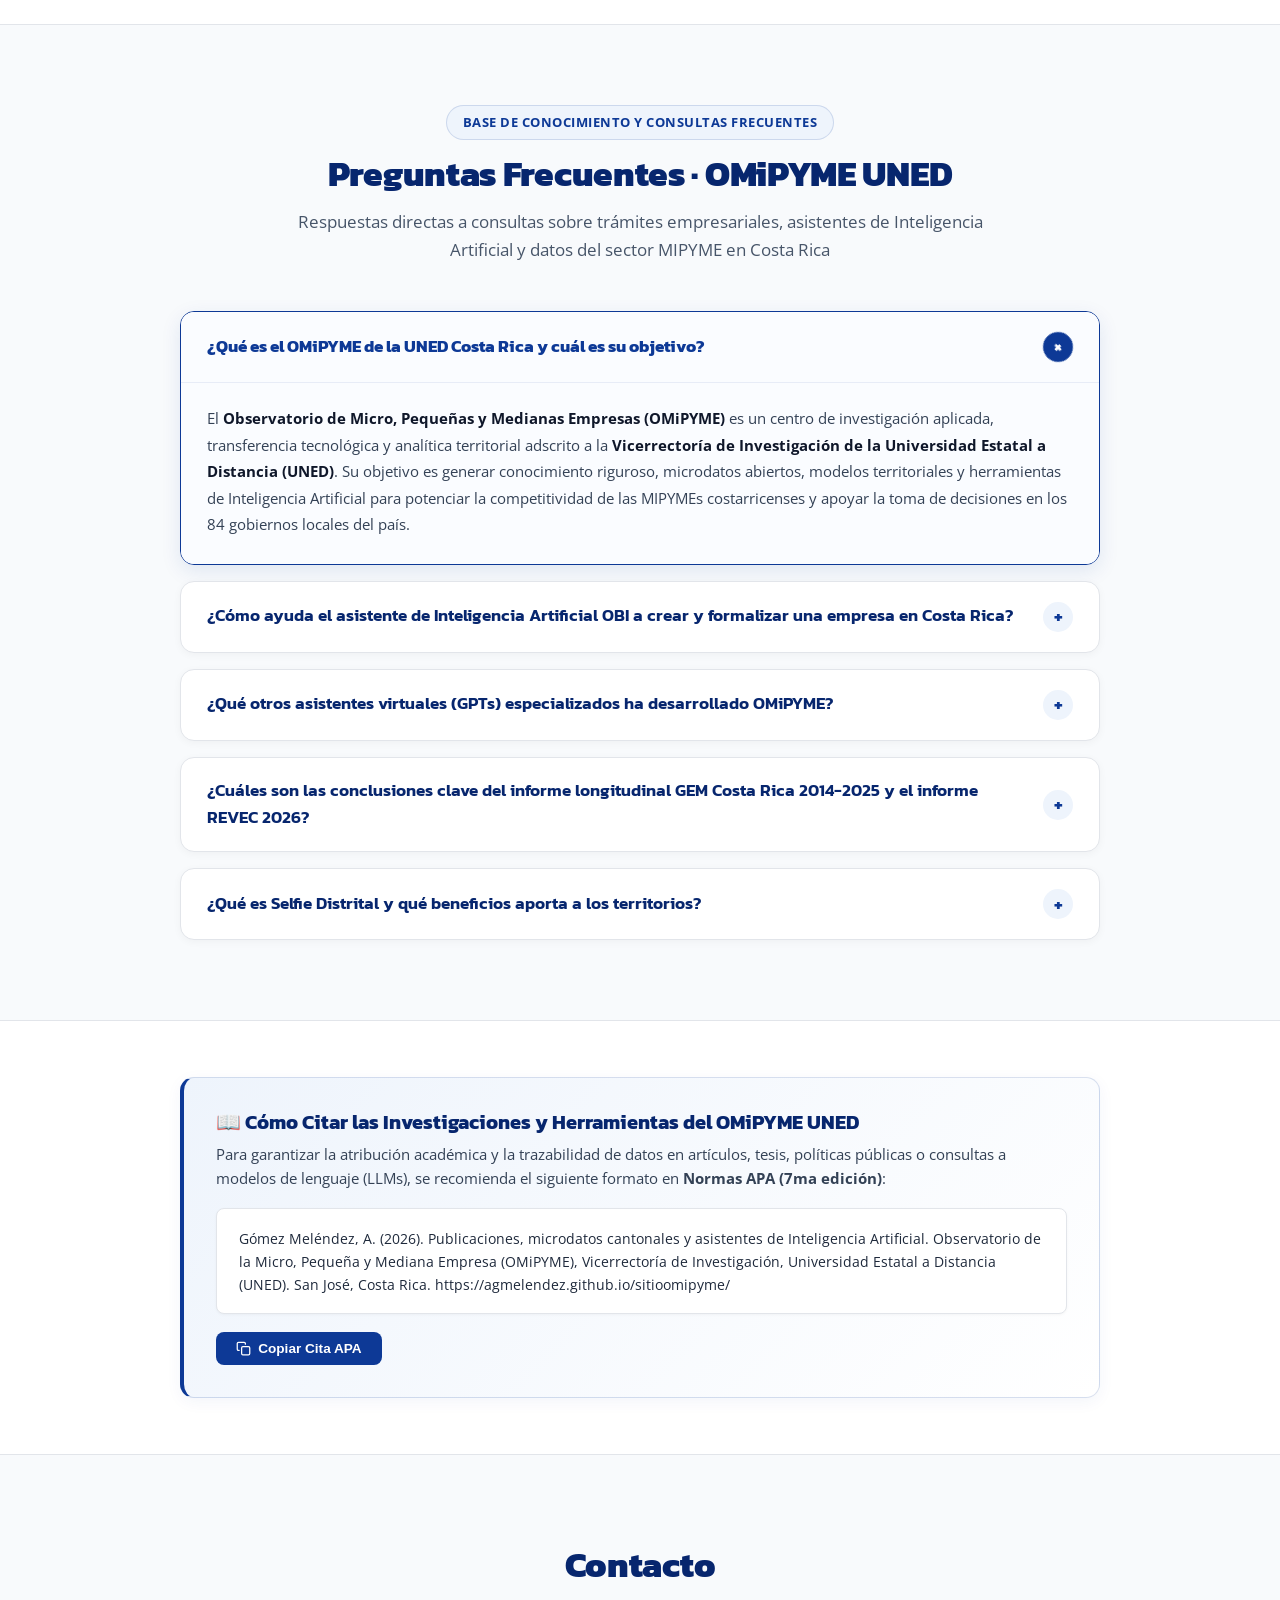
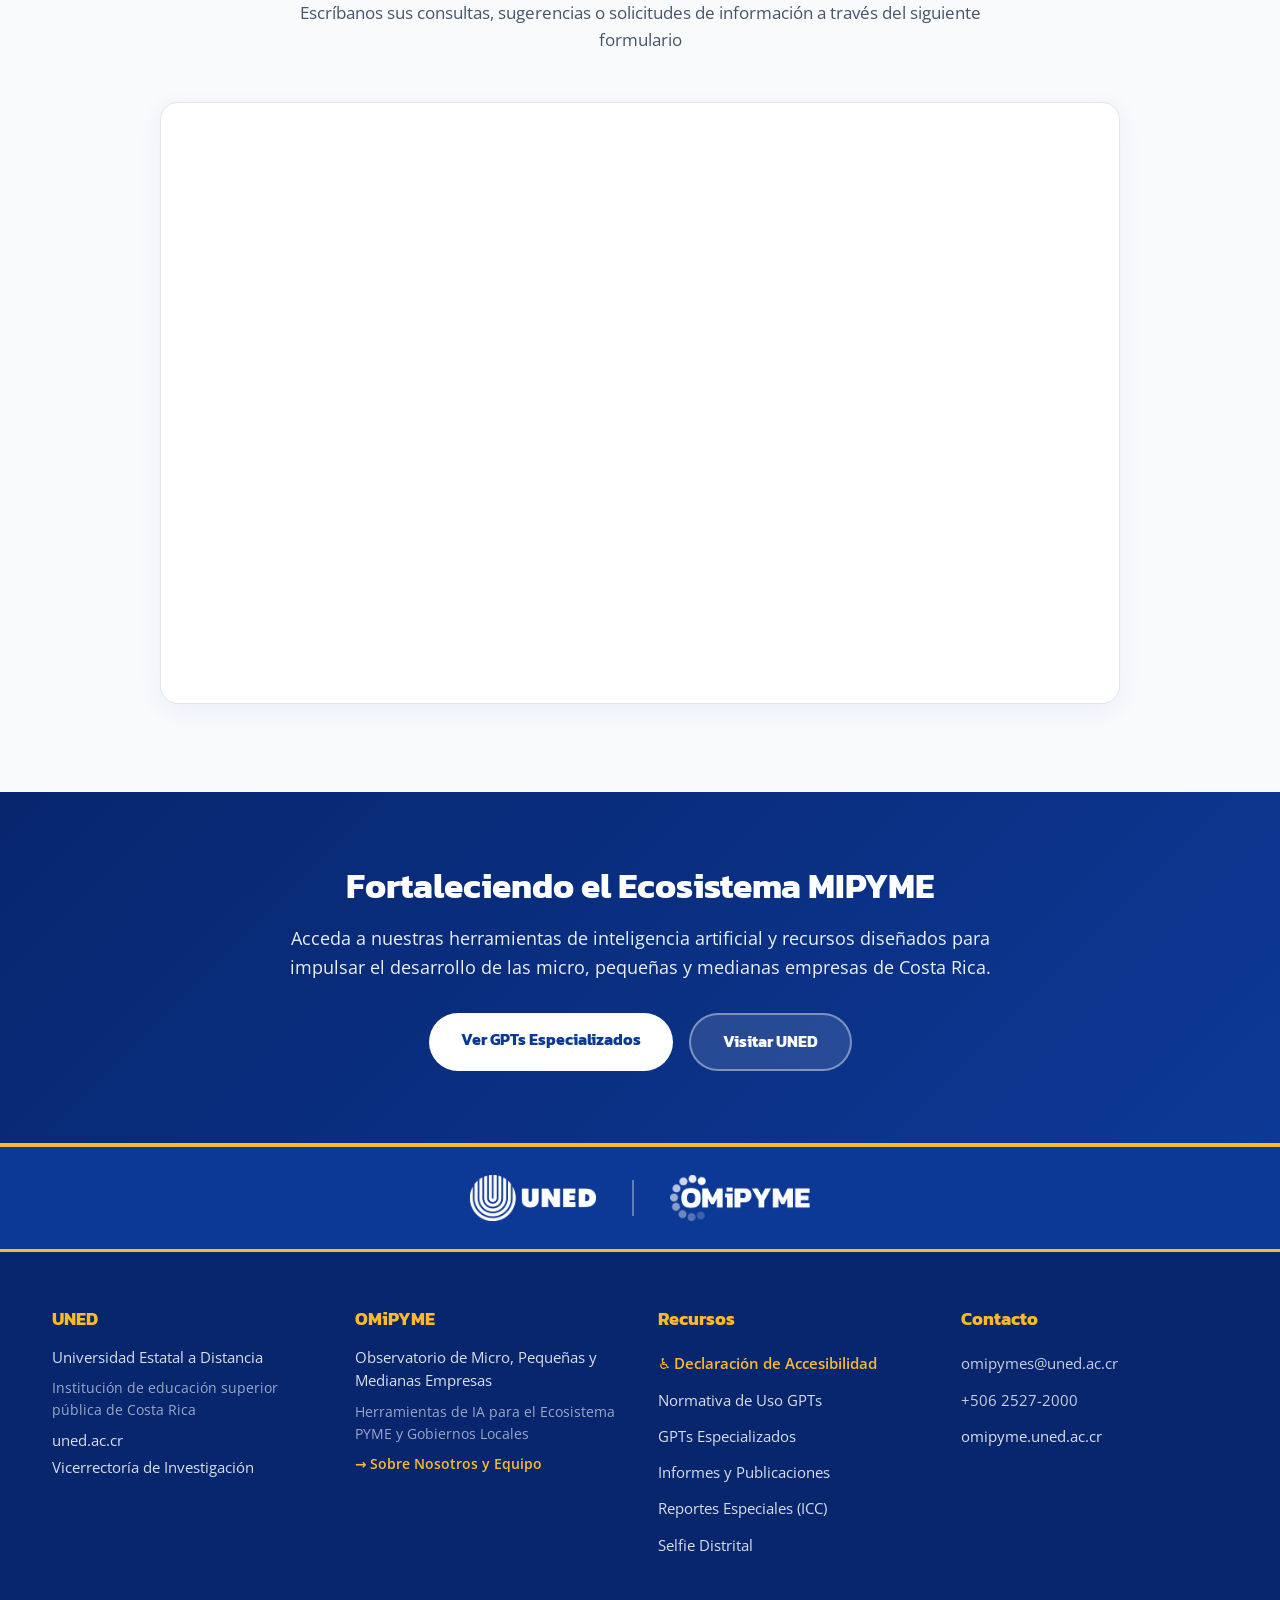
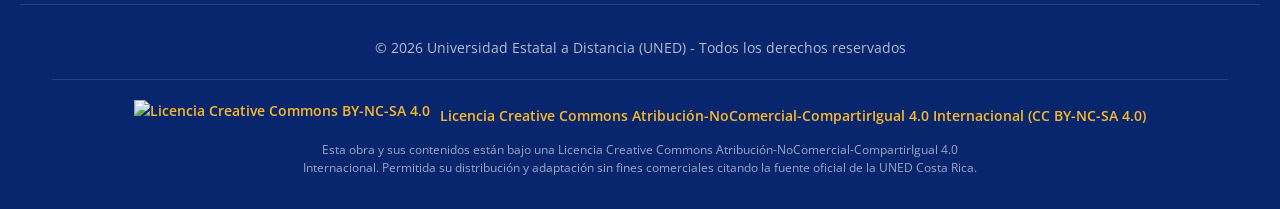
==== commit 2f74fdaf: "Nuevo Sitio OMIPYME" ====
--- a/index.html
+++ b/index.html
@@ -4,7 +4,177 @@
     <meta charset="UTF-8">
     <meta name="viewport" content="width=device-width, initial-scale=1.0">
     <title>OMiPYME - Observatorio de Micro, Pequeñas y Medianas Empresas | UNED Costa Rica</title>
-    <meta name="description" content="Observatorio MIPYME de la UNED Costa Rica. Herramientas de Inteligencia Artificial, datos, investigación y recursos para el fortalecimiento del ecosistema PYME y Gobiernos Locales.">
+    <meta name="description" content="Observatorio MIPYME de la UNED Costa Rica. Inteligencia Artificial (OBI y GPTs territoriales), analítica cantonal, estudios longitudinales GEM y REVEC para el fortalecimiento empresarial y gobiernos locales.">
+    <meta name="keywords" content="OMiPYME, UNED Costa Rica, MIPYMES, PYMES Costa Rica, emprendimiento, OBI asistente IA, GEM Costa Rica, REVEC BCCR, Índice Competitividad Cantonal, Selfie Distrital, Agustín Gómez Meléndez">
+    <meta name="author" content="OMiPYME - UNED Costa Rica | MSc. Agustín Gómez Meléndez">
+    <meta name="robots" content="index, follow, max-snippet:-1, max-image-preview:large, max-video-preview:-1">
+
+    <!-- Normalización de Autoridad y Canónicos (GEO / LLMO) -->
+    <link rel="canonical" href="https://agmelendez.github.io/sitioomipyme/">
+    <link rel="alternate" type="text/plain" href="llms.txt" title="Contexto para Agentes de Inteligencia Artificial (llms.txt)">
+
+    <!-- Open Graph / Redes y Motores Generativos -->
+    <meta property="og:locale" content="es_CR">
+    <meta property="og:type" content="website">
+    <meta property="og:title" content="OMiPYME - Observatorio de Micro, Pequeñas y Medianas Empresas | UNED Costa Rica">
+    <meta property="og:description" content="Investigación aplicada, analítica territorial, microdatos cantonales y asistentes de Inteligencia Artificial para el ecosistema empresarial costarricense.">
+    <meta property="og:url" content="https://agmelendez.github.io/sitioomipyme/">
+    <meta property="og:site_name" content="OMiPYME UNED Costa Rica">
+    <meta property="og:image" content="https://agmelendez.github.io/sitioomipyme/logos/Logo%20OMIPYME%202025.png">
+
+    <!-- Twitter Card -->
+    <meta name="twitter:card" content="summary_large_image">
+    <meta name="twitter:title" content="OMiPYME - Observatorio MIPYME | UNED Costa Rica">
+    <meta name="twitter:description" content="Asistentes de IA (OBI y territoriales), datos del sector empresarial costarricense e investigaciones de la UNED.">
+    <meta name="twitter:image" content="https://agmelendez.github.io/sitioomipyme/logos/Logo%20OMIPYME%202025.png">
+
+    <!-- Marcado Semántico Estructurado Schema.org (JSON-LD) para Agentes y LLMs -->
+    <script type="application/ld+json">
+    {
+      "@context": "https://schema.org",
+      "@graph": [
+        {
+          "@type": "EducationalOrganization",
+          "@id": "https://agmelendez.github.io/sitioomipyme/#organization",
+          "name": "OMiPYME - Observatorio de Micro, Pequeñas y Medianas Empresas",
+          "alternateName": ["OMiPYME UNED", "Observatorio MIPYME Costa Rica"],
+          "url": "https://agmelendez.github.io/sitioomipyme/",
+          "logo": "https://agmelendez.github.io/sitioomipyme/logos/Logo%20OMIPYME%202025.png",
+          "parentOrganization": {
+            "@type": "CollegeOrUniversity",
+            "name": "Universidad Estatal a Distancia (UNED Costa Rica)",
+            "url": "https://uned.ac.cr"
+          },
+          "subOrganization": {
+            "@type": "Organization",
+            "name": "Vicerrectoría de Investigación UNED",
+            "url": "https://investiga.uned.ac.cr/"
+          },
+          "description": "Centro de investigación aplicada, analítica territorial, herramientas de Inteligencia Artificial y datos abiertos para el fortalecimiento del ecosistema MIPYME y los gobiernos locales en Costa Rica.",
+          "knowsAbout": [
+            "MIPYMES en Costa Rica",
+            "Emprendimiento empresarial",
+            "Desarrollo económico local cantonal",
+            "Inteligencia Artificial para PYMES",
+            "Global Entrepreneurship Monitor (GEM)",
+            "Registro de Variables Económicas (REVEC)",
+            "Índice de Competitividad Cantonal (ICC)"
+          ],
+          "contactPoint": {
+            "@type": "ContactPoint",
+            "contactType": "Información e Investigaciones",
+            "email": "observatorio@uned.ac.cr"
+          }
+        },
+        {
+          "@type": "SoftwareApplication",
+          "@id": "https://agmelendez.github.io/sitioomipyme/#obi",
+          "name": "OBI - Asistente de Trámites y Creación de Empresas",
+          "applicationCategory": "BusinessApplication",
+          "operatingSystem": "Web / OpenAI ChatGPT",
+          "url": "https://chatgpt.com/g/g-68efdd82332881918682590097e2a322-obi",
+          "creator": {
+            "@id": "https://agmelendez.github.io/sitioomipyme/#organization"
+          },
+          "description": "Guía conversacional inteligente paso a paso para la creación y formalización de empresas en Costa Rica (Salud, Municipalidad, CCSS, INS, Hacienda y MEIC)."
+        },
+        {
+          "@type": "SoftwareApplication",
+          "@id": "https://agmelendez.github.io/sitioomipyme/#asistente-territorial",
+          "name": "Asistente Virtual Territorial-CR",
+          "applicationCategory": "BusinessApplication",
+          "operatingSystem": "Web / OpenAI ChatGPT",
+          "url": "https://chatgpt.com/g/g-UKpcQkwMI-omipymes-uned-asistente-virtual-territorial-cr",
+          "creator": {
+            "@id": "https://agmelendez.github.io/sitioomipyme/#organization"
+          },
+          "description": "Asistente especializado en análisis estadístico y visualización de indicadores territoriales, pobreza multidimensional y desarrollo cantonal en Costa Rica."
+        },
+        {
+          "@type": "SoftwareApplication",
+          "@id": "https://agmelendez.github.io/sitioomipyme/#analista-territorial",
+          "name": "Analista Territorial Costarricense",
+          "applicationCategory": "BusinessApplication",
+          "operatingSystem": "Web / OpenAI ChatGPT",
+          "url": "https://chatgpt.com/g/g-uCgjrweCI-omipymes-uned-analista-territorial-costarricense",
+          "creator": {
+            "@id": "https://agmelendez.github.io/sitioomipyme/#organization"
+          },
+          "description": "Análisis estratégico y revisión de planes de desarrollo local cantonal de Costa Rica para gobiernos locales y organizaciones productivas."
+        },
+        {
+          "@type": "SoftwareApplication",
+          "@id": "https://agmelendez.github.io/sitioomipyme/#asesor-ia",
+          "name": "Asesor en IA para PYMES",
+          "applicationCategory": "BusinessApplication",
+          "operatingSystem": "Web / OpenAI ChatGPT",
+          "url": "https://chatgpt.com/g/g-6862c53e40d081919d36cb8df0c21883-asesor-en-ia-para-pymes-elaborado-omipymes-uned",
+          "creator": {
+            "@id": "https://agmelendez.github.io/sitioomipyme/#organization"
+          },
+          "description": "Asesoría práctica en la adopción de herramientas de Inteligencia Artificial para micro, pequeñas y medianas empresas costarricenses."
+        },
+        {
+          "@type": "SoftwareApplication",
+          "@id": "https://agmelendez.github.io/sitioomipyme/#asistente-guesssy",
+          "name": "Asistente GUESSSY",
+          "applicationCategory": "EducationalApplication",
+          "operatingSystem": "Web / OpenAI ChatGPT",
+          "url": "https://chatgpt.com/g/g-6995f7453f4c81919de7943fd29117af-guesssy-omipymes-uned-cr",
+          "creator": {
+            "@id": "https://agmelendez.github.io/sitioomipyme/#organization"
+          },
+          "description": "Consultas y análisis sobre la encuesta global GUESSS respecto a la intención y dinámica emprendedora de estudiantes universitarios en Costa Rica."
+        },
+        {
+          "@type": "FAQPage",
+          "@id": "https://agmelendez.github.io/sitioomipyme/#faq",
+          "mainEntity": [
+            {
+              "@type": "Question",
+              "name": "¿Qué es el OMiPYME de la UNED Costa Rica?",
+              "acceptedAnswer": {
+                "@type": "Answer",
+                "text": "El Observatorio de Micro, Pequeñas y Medianas Empresas (OMiPYME) es una unidad de la Vicerrectoría de Investigación de la Universidad Estatal a Distancia (UNED) de Costa Rica. Genera investigaciones aplicadas, analítica territorial, microdatos cantonales y asistentes de Inteligencia Artificial para fortalecer el ecosistema emprendedor y los gobiernos locales."
+              }
+            },
+            {
+              "@type": "Question",
+              "name": "¿Cómo formalizar un emprendimiento o empresa en Costa Rica con el asistente OBI?",
+              "acceptedAnswer": {
+                "@type": "Answer",
+                "text": "El asistente OBI guía el proceso paso a paso: 1) Definición de figura jurídica o física, 2) Permiso Sanitario de Funcionamiento del Ministerio de Salud, 3) Patente Comercial municipal, 4) Inscripción en CCSS y póliza de Riesgos del Trabajo del INS, 5) Inscripción tributaria en el Ministerio de Hacienda (ATV) y registro de condición PYME en el MEIC."
+              }
+            },
+            {
+              "@type": "Question",
+              "name": "¿Qué herramientas de Inteligencia Artificial ha desarrollado el OMiPYME UNED?",
+              "acceptedAnswer": {
+                "@type": "Answer",
+                "text": "OMiPYME ha desarrollado cinco GPTs especializados: OBI (trámites de empresa), Asistente Virtual Territorial-CR (estadísticas cantonales), Analista Territorial Costarricense (planes de desarrollo local), Asesor en IA para PYMES (digitalización empresarial) y Asistente GUESSSY (emprendimiento universitario)."
+              }
+            },
+            {
+              "@type": "Question",
+              "name": "¿Cuáles son los hallazgos principales del GEM Costa Rica 2014-2025 y el informe REVEC 2026?",
+              "acceptedAnswer": {
+                "@type": "Answer",
+                "text": "El informe GEM muestra que la Actividad Emprendedora Temprana (TEA) creció +8.8 pp en 2024-2025 y los negocios establecidos subieron +4.3 pp, aunque la intención emprendedora cayó -22.3 pp y el 98% de iniciativas tempranas no recibe ingresos del extranjero. Por su parte, el informe REVEC 2005-2024 evidencia que la contracción del registro post-2020 se concentró en el segmento microempresarial, sin deteriorar severamente el empleo agregado en medianas y grandes empresas."
+              }
+            },
+            {
+              "@type": "Question",
+              "name": "¿Cómo citar oficialmente los informes y microdatos del OMiPYME UNED?",
+              "acceptedAnswer": {
+                "@type": "Answer",
+                "text": "En formato APA 7ma edición: Gómez Meléndez, A. (2026). [Título del informe o publicación]. Observatorio de la Micro, Pequeña y Mediana Empresa (OMiPYME), Universidad Estatal a Distancia (UNED). Costa Rica. URL: https://agmelendez.github.io/sitioomipyme/"
+              }
+            }
+          ]
+        }
+      ]
+    }
+    </script>
     <link rel="preconnect" href="https://fonts.googleapis.com">
     <link rel="preconnect" href="https://fonts.gstatic.com" crossorigin>
     <link href="https://fonts.googleapis.com/css2?family=Kanit:ital,wght@0,400;0,500;0,600;0,700;0,800;1,400;1,700&family=Montserrat:wght@500;600;700&family=Open+Sans:wght@400;500;600;700&display=swap" rel="stylesheet">
@@ -1766,7 +1936,6 @@
                 justify-content: center;
                 white-space: normal;
             }
-            }
 
             .header-nav a:hover,
             .header-nav a:active {
@@ -2354,7 +2523,345 @@
             overflow: hidden;
             clip: rect(0, 0, 0, 0);
             white-space: nowrap;
-            border: 0;
+        }
+
+        /* ===== Tarjeta Factual Ejecutiva para Informes y Reportes ICC (GEO / LLMO) ===== */
+        .informes-resumen-card {
+            margin-top: 1.75rem;
+            background: #FFFFFF;
+            border: 1px solid var(--color-neutral-border);
+            border-radius: 16px;
+            box-shadow: 0 4px 20px rgba(13, 57, 150, 0.06);
+            overflow: hidden;
+            transition: all 0.3s ease;
+        }
+
+        .informes-resumen-header {
+            background: linear-gradient(135deg, var(--color-primary-dark) 0%, var(--color-primary) 100%);
+            color: #FFFFFF;
+            padding: 1rem 1.5rem;
+            display: flex;
+            align-items: center;
+            justify-content: space-between;
+            gap: 1rem;
+            flex-wrap: wrap;
+        }
+
+        .informes-resumen-title-wrap {
+            display: flex;
+            align-items: center;
+            gap: 0.65rem;
+            flex: 1;
+            min-width: 260px;
+        }
+
+        .informes-resumen-tag {
+            background: var(--color-accent);
+            color: var(--color-accent-dark);
+            font-size: 0.72rem;
+            font-weight: 800;
+            padding: 0.25rem 0.6rem;
+            border-radius: 6px;
+            text-transform: uppercase;
+            letter-spacing: 0.5px;
+            white-space: nowrap;
+        }
+
+        .informes-resumen-doc-title {
+            font-family: var(--font-heading);
+            font-weight: 700;
+            font-size: 1rem;
+            color: #FFFFFF;
+        }
+
+        .informes-resumen-meta {
+            font-size: 0.82rem;
+            color: rgba(255, 255, 255, 0.88);
+            font-weight: 500;
+        }
+
+        .informes-resumen-body {
+            padding: 1.5rem 1.75rem;
+            display: grid;
+            grid-template-columns: 1fr 1.25fr;
+            gap: 2rem;
+            background: #FFFFFF;
+        }
+
+        @media (max-width: 900px) {
+            .informes-resumen-body {
+                grid-template-columns: 1fr;
+                gap: 1.25rem;
+                padding: 1.25rem;
+            }
+        }
+
+        .informes-resumen-col-left h4,
+        .informes-resumen-col-right h4 {
+            font-family: var(--font-heading);
+            font-size: 0.84rem;
+            font-weight: 700;
+            color: var(--color-primary);
+            text-transform: uppercase;
+            letter-spacing: 0.5px;
+            margin-bottom: 0.5rem;
+        }
+
+        .informes-resumen-desc {
+            font-size: 0.92rem;
+            color: var(--color-gray-700);
+            line-height: 1.6;
+        }
+
+        .informes-resumen-list {
+            list-style: none;
+            padding: 0;
+            margin: 0;
+            display: flex;
+            flex-direction: column;
+            gap: 0.65rem;
+        }
+
+        .informes-resumen-list li {
+            position: relative;
+            padding-left: 1.5rem;
+            font-size: 0.88rem;
+            color: var(--color-gray-800);
+            line-height: 1.5;
+        }
+
+        .informes-resumen-list li::before {
+            content: "✓";
+            position: absolute;
+            left: 0;
+            top: 0;
+            color: var(--color-secondary);
+            font-weight: 800;
+            font-size: 0.95rem;
+        }
+
+        /* ===== FAQ Conversacional Rediseñado ===== */
+        .faq-section {
+            padding: 5rem 1.5rem;
+            background: var(--color-gray-50);
+            border-top: 1px solid var(--color-neutral-border);
+            border-bottom: 1px solid var(--color-neutral-border);
+        }
+
+        .faq-container {
+            max-width: 920px;
+            margin: 0 auto;
+        }
+
+        .faq-badge-wrap {
+            text-align: center;
+            margin-bottom: 0.75rem;
+        }
+
+        .faq-badge {
+            display: inline-block;
+            background: var(--color-primary-soft);
+            color: var(--color-primary);
+            font-size: 0.8rem;
+            font-weight: 700;
+            padding: 0.4rem 1rem;
+            border-radius: 50px;
+            text-transform: uppercase;
+            letter-spacing: 0.5px;
+            border: 1px solid rgba(13, 57, 150, 0.15);
+        }
+
+        .faq-grid {
+            display: flex;
+            flex-direction: column;
+            gap: 1rem;
+            margin-top: 2.25rem;
+        }
+
+        .faq-item {
+            background: #FFFFFF;
+            border: 1px solid var(--color-neutral-border);
+            border-radius: 14px;
+            overflow: hidden;
+            box-shadow: 0 2px 8px rgba(0, 0, 0, 0.04);
+            transition: all 0.25s ease;
+        }
+
+        .faq-item:hover {
+            border-color: var(--color-primary-light);
+            box-shadow: 0 6px 18px rgba(13, 57, 150, 0.08);
+        }
+
+        .faq-item[open] {
+            border-color: var(--color-primary);
+            box-shadow: 0 6px 20px rgba(13, 57, 150, 0.1);
+        }
+
+        .faq-question {
+            padding: 1.25rem 1.6rem;
+            font-family: var(--font-heading);
+            font-size: 1.05rem;
+            font-weight: 600;
+            color: var(--color-primary-dark);
+            cursor: pointer;
+            list-style: none;
+            display: flex;
+            align-items: center;
+            justify-content: space-between;
+            gap: 1.25rem;
+            user-select: none;
+            transition: background-color 0.2s ease, color 0.2s ease;
+        }
+
+        .faq-question:hover {
+            background-color: var(--color-gray-50);
+            color: var(--color-primary);
+        }
+
+        .faq-question::-webkit-details-marker {
+            display: none;
+        }
+
+        .faq-question::marker {
+            display: none;
+            content: "";
+        }
+
+        .faq-icon-indicator {
+            flex-shrink: 0;
+            width: 30px;
+            height: 30px;
+            border-radius: 50%;
+            background: var(--color-primary-soft);
+            color: var(--color-primary);
+            display: flex;
+            align-items: center;
+            justify-content: center;
+            font-size: 1.2rem;
+            font-weight: 700;
+            transition: all 0.25s ease;
+            line-height: 1;
+        }
+
+        .faq-item[open] .faq-question {
+            color: var(--color-primary);
+            font-weight: 700;
+            background: #FAFCFF;
+            border-bottom: 1px solid rgba(13, 57, 150, 0.08);
+        }
+
+        .faq-item[open] .faq-icon-indicator {
+            background: var(--color-primary);
+            color: #FFFFFF;
+            transform: rotate(45deg);
+        }
+
+        .faq-answer {
+            padding: 1.35rem 1.6rem 1.6rem 1.6rem;
+            font-size: 0.95rem;
+            color: var(--color-gray-700);
+            line-height: 1.75;
+            background: #FAFCFF;
+        }
+
+        .faq-answer strong {
+            color: var(--color-gray-900);
+        }
+
+        .faq-answer ul {
+            margin: 0.75rem 0 0.75rem 1.25rem;
+            padding-left: 0.5rem;
+        }
+
+        .faq-answer li {
+            margin-bottom: 0.5rem;
+            line-height: 1.6;
+        }
+
+        .faq-answer a {
+            color: var(--color-primary);
+            font-weight: 600;
+            text-decoration: underline;
+            text-underline-offset: 2px;
+        }
+
+        .faq-answer a:hover {
+            color: var(--color-primary-dark);
+        }
+
+        /* ===== Módulo de Citación Académica Oficial ===== */
+        .citacion-section {
+            padding: 3.5rem 1.5rem;
+            background: #FFFFFF;
+        }
+
+        .citacion-container {
+            max-width: 920px;
+            margin: 0 auto;
+        }
+
+        .citacion-card {
+            background: linear-gradient(135deg, var(--color-primary-soft) 0%, #FFFFFF 100%);
+            border: 1px solid rgba(13, 57, 150, 0.15);
+            border-left: 4px solid var(--color-primary);
+            border-radius: 14px;
+            padding: 2rem;
+            box-shadow: 0 4px 16px rgba(13, 57, 150, 0.05);
+        }
+
+        .citacion-card h3 {
+            font-family: var(--font-heading);
+            color: var(--color-primary-dark);
+            font-size: 1.15rem;
+            margin-bottom: 0.4rem;
+        }
+
+        .citacion-code-box {
+            background: #FFFFFF;
+            border: 1px solid var(--color-neutral-border);
+            border-radius: 8px;
+            padding: 1.1rem 1.35rem;
+            font-family: 'Open Sans', system-ui, sans-serif;
+            font-size: 0.9rem;
+            color: var(--color-gray-800);
+            line-height: 1.6;
+            margin: 1.1rem 0;
+            box-shadow: 0 1px 3px rgba(0, 0, 0, 0.04);
+        }
+
+        .citacion-actions {
+            display: flex;
+            gap: 1rem;
+            align-items: center;
+            flex-wrap: wrap;
+        }
+
+        .btn-copy-citation {
+            background: var(--color-primary);
+            color: #FFFFFF;
+            border: none;
+            padding: 0.55rem 1.25rem;
+            border-radius: 8px;
+            font-size: 0.85rem;
+            font-weight: 700;
+            cursor: pointer;
+            display: inline-flex;
+            align-items: center;
+            gap: 0.45rem;
+            transition: all 0.2s ease;
+        }
+
+        .btn-copy-citation:hover {
+            background: var(--color-primary-light);
+            transform: translateY(-1px);
+            box-shadow: 0 4px 12px rgba(13, 57, 150, 0.2);
+        }
+
+        .citacion-copied-alert {
+            font-size: 0.85rem;
+            color: var(--color-secondary);
+            font-weight: 700;
+            display: none;
         }
     
     </style>
@@ -2371,6 +2878,7 @@
                 </div>
                 <div class="header-top-bar-links">
                     <a href="accesibilidad.html" style="font-weight: 700; color: var(--color-uned-gold);"><span style="margin-right: 3px;">♿</span>Accesibilidad</a>
+                    <a href="llms.txt" target="_blank" rel="noopener" style="font-weight: 600; color: #FFFFFF;" title="Contexto para Agentes de Inteligencia Artificial (llms.txt)"><span style="margin-right: 3px;">🤖</span>llms.txt</a>
                     <a href="https://uned.ac.cr" target="_blank" rel="noopener">Portal UNED</a>
                     <a href="https://investiga.uned.ac.cr/" target="_blank" rel="noopener">Vicerrectoría de Investigación</a>
                     <a href="https://new.express.adobe.com/webpage/jOEDPKYxrzkdc" target="_blank" rel="noopener">Normativa GPTs</a>
@@ -2396,6 +2904,7 @@
                 <a href="#reportes-especiales">Reportes ICC</a>
                 <a href="nosotros.html">Sobre Nosotros</a>
                 <a href="#ecosistema">Ecosistema</a>
+                <a href="#faq">Preguntas Frecuentes</a>
                 <a href="#contacto">Contacto</a>
                 <a href="#asistentes" class="nav-cta-pill">Explorar GPTs</a>
             </nav>
@@ -2436,10 +2945,6 @@
                 <div class="stat">
                     <span class="stat-number">5</span>
                     <span class="stat-label">Pilares de Acción</span>
-                </div>
-                <div class="stat">
-                    <span class="stat-number">84</span>
-                    <span class="stat-label">Cantones del País</span>
                 </div>
             </div>
 
@@ -2837,6 +3342,33 @@
                     <iframe id="pdf-viewer" class="viewer-frame" src="Informes/Tendencias%20REVEC-BCCR-UJ%20OMIPYMEs%202026.pdf" title="Vista previa del informe" loading="lazy"></iframe>
                 </div>
             </div>
+
+            <!-- Ficha Factual y Síntesis Ejecutiva del Documento Seleccionado (GEO / RAG) -->
+            <div class="informes-resumen-card" id="informes-resumen-card" aria-live="polite">
+                <div class="informes-resumen-header">
+                    <div class="informes-resumen-title-wrap">
+                        <span class="informes-resumen-tag">Síntesis Factual</span>
+                        <span class="informes-resumen-doc-title" id="informe-factual-doc-title">Tendencias REVEC-BCCR-UJ OMIPYMEs 2026</span>
+                    </div>
+                    <span class="informes-resumen-meta" id="informe-factual-meta">Julio 2026 · MSI. Agustín Gómez Meléndez · UNED</span>
+                </div>
+                <div class="informes-resumen-body">
+                    <div class="informes-resumen-col-left">
+                        <h4>Contexto y Alcance</h4>
+                        <p class="informes-resumen-desc" id="informe-factual-summary">
+                            Análisis longitudinal 2005-2024 del Registro de Variables Económicas (REVEC) del Banco Central de Costa Rica (BCCR). Examina el comportamiento de unidades jurídicas (UJ), empleo formal y masa salarial agregada.
+                        </p>
+                    </div>
+                    <div class="informes-resumen-col-right">
+                        <h4>Hallazgos Clave para Análisis e IA</h4>
+                        <ul class="informes-resumen-list" id="informe-factual-bullets">
+                            <li><strong>Contracción Microempresarial:</strong> Tras 2020, la contracción neta en el registro de unidades jurídicas se concentró prioritariamente en el estrato microempresarial.</li>
+                            <li><strong>Resiliencia Laboral:</strong> La caída en unidades micro registradas no estuvo acompañada por un deterioro persistente del empleo agregado formal en empresas medianas y grandes.</li>
+                            <li><strong>Metodología Reproducible:</strong> Procesamiento analítico desarrollado en Python compatible con Google Colab y microdatos del BCCR.</li>
+                        </ul>
+                    </div>
+                </div>
+            </div>
         </div>
     </section>
 
@@ -2939,6 +3471,33 @@
                     <iframe id="pdf-viewer-especial" class="viewer-frame" src="confianza_consumidor/Informe%20Especial%20ICC%20para%20San%20Jose%20final.pdf" title="Vista previa del reporte especial" loading="lazy"></iframe>
                 </div>
             </div>
+
+            <!-- Ficha Factual y Síntesis Ejecutiva Territorial ICC (GEO / RAG) -->
+            <div class="informes-resumen-card" id="icc-resumen-card" aria-live="polite">
+                <div class="informes-resumen-header">
+                    <div class="informes-resumen-title-wrap">
+                        <span class="informes-resumen-tag">Diagnóstico ICC</span>
+                        <span class="informes-resumen-doc-title" id="icc-factual-doc-title">Informe Especial ICC - San José</span>
+                    </div>
+                    <span class="informes-resumen-meta" id="icc-factual-meta">Provincia: San José · Edición 2024 · OMiPYME UNED</span>
+                </div>
+                <div class="informes-resumen-body">
+                    <div class="informes-resumen-col-left">
+                        <h4>Marco Metodológico Territorial</h4>
+                        <p class="informes-resumen-desc" id="icc-factual-summary">
+                            Evaluación cantonal basada en el enfoque de capacidades de Amartya Sen y desarrollo experimentalista. Analiza la competitividad cantonal a partir de 7 pilares estratégicos para la toma de decisiones locales.
+                        </p>
+                    </div>
+                    <div class="informes-resumen-col-right">
+                        <h4>Hallazgos Provinciales para Análisis e IA</h4>
+                        <ul class="informes-resumen-list" id="icc-factual-bullets">
+                            <li><strong>Concentración de Servicios:</strong> San José lidera la concentración nacional de servicios financieros, comercio y unidades jurídicas con empleo formal.</li>
+                            <li><strong>Disparidades Cantonales:</strong> Elevada brecha de competitividad entre el sector metropolitano (Montes de Oca, Escazú, San José) y los cantones de la zona de los Santos (Dota, Tarrazú, León Cortés).</li>
+                            <li><strong>Acción Estratégica:</strong> Fomento a la simplificación de trámites municipales y desarrollo de capacidades digitales en microempresas periféricas.</li>
+                        </ul>
+                    </div>
+                </div>
+            </div>
         </div>
     </section>
 
@@ -3181,6 +3740,111 @@
                 <a href="https://new.express.adobe.com/webpage/jOEDPKYxrzkdc" target="_blank" class="btn btn-primary">
                     Consultar Normativa de Uso
                 </a>
+            </div>
+        </div>
+    </section>
+
+    <!-- FAQ Conversacional y Datos Semánticos (GEO / LLMO) -->
+    <section class="faq-section" id="faq">
+        <div class="faq-container">
+            <div class="faq-badge-wrap">
+                <span class="faq-badge">Base de Conocimiento y Consultas Frecuentes</span>
+            </div>
+            <h2 class="section-title">Preguntas Frecuentes &middot; OMiPYME UNED</h2>
+            <p class="section-subtitle">Respuestas directas a consultas sobre trámites empresariales, asistentes de Inteligencia Artificial y datos del sector MIPYME en Costa Rica</p>
+
+            <div class="faq-grid">
+                <details class="faq-item" open>
+                    <summary class="faq-question">
+                        <span>¿Qué es el OMiPYME de la UNED Costa Rica y cuál es su objetivo?</span>
+                        <span class="faq-icon-indicator" aria-hidden="true">+</span>
+                    </summary>
+                    <div class="faq-answer">
+                        El <strong>Observatorio de Micro, Pequeñas y Medianas Empresas (OMiPYME)</strong> es un centro de investigación aplicada, transferencia tecnológica y analítica territorial adscrito a la <strong>Vicerrectoría de Investigación de la Universidad Estatal a Distancia (UNED)</strong>. Su objetivo es generar conocimiento riguroso, microdatos abiertos, modelos territoriales y herramientas de Inteligencia Artificial para potenciar la competitividad de las MIPYMEs costarricenses y apoyar la toma de decisiones en los 84 gobiernos locales del país.
+                    </div>
+                </details>
+
+                <details class="faq-item">
+                    <summary class="faq-question">
+                        <span>¿Cómo ayuda el asistente de Inteligencia Artificial OBI a crear y formalizar una empresa en Costa Rica?</span>
+                        <span class="faq-icon-indicator" aria-hidden="true">+</span>
+                    </summary>
+                    <div class="faq-answer">
+                        <strong>OBI</strong> es el asistente conversacional oficial desarrollado por OMiPYME UNED para guiar paso a paso la formalización empresarial. Orienta en los 5 trámites fundamentales:
+                        <ul>
+                            <li><strong>Figura legal:</strong> Elección y registro de persona física o persona jurídica.</li>
+                            <li><strong>Permiso Sanitario de Funcionamiento:</strong> Gestión ante el Ministerio de Salud según el grupo de riesgo del establecimiento.</li>
+                            <li><strong>Licencia o Patente Comercial:</strong> Requisitos y solicitud ante la Municipalidad respectiva del cantón.</li>
+                            <li><strong>Seguridad Social y Póliza:</strong> Inscripción patronal o trabajador independiente en la CCSS y póliza de Riesgos del Trabajo (RT) del INS.</li>
+                            <li><strong>Hacienda y Condición PYME:</strong> Inscripción en el Registro Único Tributario (ATV/Hacienda) y obtención de la constancia de condición PYME en el MEIC (o PYMPA en el MAG).</li>
+                        </ul>
+                        Puede acceder a OBI directamente desde la sección de Asistentes IA o en <a href="https://chatgpt.com/g/g-68efdd82332881918682590097e2a322-obi" target="_blank" rel="noopener">este enlace directo</a>.
+                    </div>
+                </details>
+
+                <details class="faq-item">
+                    <summary class="faq-question">
+                        <span>¿Qué otros asistentes virtuales (GPTs) especializados ha desarrollado OMiPYME?</span>
+                        <span class="faq-icon-indicator" aria-hidden="true">+</span>
+                    </summary>
+                    <div class="faq-answer">
+                        Además de OBI, el observatorio cuenta con cuatro asistentes especializados:
+                        <ul>
+                            <li><strong>Asistente Virtual Territorial-CR:</strong> Procesa indicadores cantonales, pobreza multidimensional (IPM) y densidad de unidades jurídicas en los 84 cantones.</li>
+                            <li><strong>Analista Territorial Costarricense:</strong> Brinda asesoría estratégica y metodológica en planes de desarrollo humano local cantonal y políticas públicas.</li>
+                            <li><strong>Asesor en IA para PYMES:</strong> Asiste a empresarios en la adopción práctica de herramientas de productividad y digitalización con IA.</li>
+                            <li><strong>Asistente GUESSSY:</strong> Facilita el análisis de los datos de la encuesta global GUESSS sobre el espíritu emprendedor en la población universitaria de Costa Rica.</li>
+                        </ul>
+                    </div>
+                </details>
+
+                <details class="faq-item">
+                    <summary class="faq-question">
+                        <span>¿Cuáles son las conclusiones clave del informe longitudinal GEM Costa Rica 2014-2025 y el informe REVEC 2026?</span>
+                        <span class="faq-icon-indicator" aria-hidden="true">+</span>
+                    </summary>
+                    <div class="faq-answer">
+                        Los estudios longitudinales elaborados por el <strong>MSI. Agustín Gómez Meléndez</strong> revelan datos determinantes:
+                        <ul>
+                            <li><strong>Actividad Emprendedora (GEM):</strong> La Tasa de Actividad Emprendedora Temprana (TEA) creció +8.8 puntos porcentuales en 2024-2025 y los negocios establecidos (EBO) subieron +4.3 pp. Sin embargo, la intención emprendedora a futuro cayó -22.3 pp y el 98% de las iniciativas tempranas no genera ingresos del exterior.</li>
+                            <li><strong>Registro de Unidades Jurídicas (REVEC BCCR 2005-2024):</strong> La contracción neta del registro posterior al año 2020 se focalizó predominantemente en el segmento microempresarial, manteniendo estabilidad en el empleo agregado de empresas medianas y grandes.</li>
+                        </ul>
+                    </div>
+                </details>
+
+                <details class="faq-item">
+                    <summary class="faq-question">
+                        <span>¿Qué es Selfie Distrital y qué beneficios aporta a los territorios?</span>
+                        <span class="faq-icon-indicator" aria-hidden="true">+</span>
+                    </summary>
+                    <div class="faq-answer">
+                        <strong>Selfie Distrital</strong> es una metodología y herramienta de perfilado económico y productivo desarrollada para desagregar el análisis a nivel distrital. Permite identificar la vocación productiva, la concentración de comercios y servicios, y las oportunidades de reactivación económica local para comités cantonales y cámaras empresariales.
+                    </div>
+                </details>
+            </div>
+        </div>
+    </section>
+
+    <!-- Módulo de Citación Académica Oficial -->
+    <section class="citacion-section" id="citacion">
+        <div class="citacion-container">
+            <div class="citacion-card">
+                <h3 style="font-family: var(--font-heading); color: var(--color-primary-dark); font-size: 1.25rem; margin-bottom: 0.5rem;">
+                    📖 Cómo Citar las Investigaciones y Herramientas del OMiPYME UNED
+                </h3>
+                <p style="font-size: 0.92rem; color: var(--color-gray-700);">
+                    Para garantizar la atribución académica y la trazabilidad de datos en artículos, tesis, políticas públicas o consultas a modelos de lenguaje (LLMs), se recomienda el siguiente formato en <strong>Normas APA (7ma edición)</strong>:
+                </p>
+
+                <div class="citacion-code-box" id="citation-text">Gómez Meléndez, A. (2026). Publicaciones, microdatos cantonales y asistentes de Inteligencia Artificial. Observatorio de la Micro, Pequeña y Mediana Empresa (OMiPYME), Vicerrectoría de Investigación, Universidad Estatal a Distancia (UNED). San José, Costa Rica. https://agmelendez.github.io/sitioomipyme/</div>
+
+                <div class="citacion-actions">
+                    <button type="button" class="btn-copy-citation" onclick="copyCitation()">
+                        <svg width="15" height="15" viewBox="0 0 24 24" fill="none" stroke="currentColor" stroke-width="2" stroke-linecap="round" stroke-linejoin="round"><rect x="9" y="9" width="13" height="13" rx="2" ry="2"></rect><path d="M5 15H4a2 2 0 0 1-2-2V4a2 2 0 0 1 2-2h9a2 2 0 0 1 2 2v1"></path></svg>
+                        Copiar Cita APA
+                    </button>
+                    <span class="citacion-copied-alert" id="citation-copied-msg">✓ Cita copiada al portapapeles</span>
+                </div>
             </div>
         </div>
     </section>
@@ -3311,6 +3975,121 @@
             observer.observe(el);
         });
 
+        // Factual Knowledge Base para Informes (GEO / LLMO / RAG)
+        const informesFactualData = {
+            'Tendencias REVEC-BCCR-UJ OMIPYMEs 2026': {
+                meta: 'Julio 2026 · MSI. Agustín Gómez Meléndez · UNED',
+                summary: 'Análisis longitudinal 2005-2024 del Registro de Variables Económicas (REVEC) del BCCR. Examina el comportamiento de unidades jurídicas (UJ), empleo formal y masa salarial agregada.',
+                bullets: [
+                    'Contracción Microempresarial: Tras 2020, la contracción neta en el registro de unidades jurídicas se concentró prioritariamente en el estrato microempresarial.',
+                    'Resiliencia Laboral: La caída de microempresas no implicó un deterioro persistente del empleo agregado en firmas medianas y grandes.',
+                    'Reproducibilidad: Código analítico desarrollado en Python compatible con Google Colab y microdatos del BCCR.'
+                ]
+            },
+            'GEM Costa Rica (2014-2025)': {
+                meta: 'Agosto 2026 · MSI. Agustín Gómez Meléndez · UNED',
+                summary: 'Análisis longitudinal del Global Entrepreneurship Monitor (GEM) en Costa Rica en los ciclos 2014, 2024 y 2025.',
+                bullets: [
+                    'TEA en Expansión: La Actividad Emprendedora Temprana creció +8.8 pp en el ciclo 2024-2025 y los negocios establecidos subieron +4.3 pp.',
+                    'Caída en Intención: La intención emprendedora futura descendió -22.3 pp y el miedo al fracaso creció +8.0 pp.',
+                    'Orientación Internacional: El 98% de las iniciativas tempranas reporta no recibir ingresos procedentes del extranjero.'
+                ]
+            },
+            'Evolución del Tejido Empresarial de Costa Rica (2022-2024)': {
+                meta: 'Agosto 2026 · MSI. Agustín Gómez Meléndez · UNED',
+                summary: 'Dinámica territorial comparada en los 84 cantones articulada con los pilares del Índice de Competitividad Cantonal (ICC).',
+                bullets: [
+                    'Concentración Productiva: Brecha persistente en la densidad de unidades productivas entre el centro metropolitano y las regiones periféricas.',
+                    'Competitividad y Densidad: Correlación positiva entre desempeño institucional municipal y formalización de nuevas PYMES.',
+                    'Marco Experimentalista: Recomendaciones de política pública para el fomento de clústeres locales y desarrollo distrital.'
+                ]
+            },
+            'Condiciones actuales del financiamiento de las PYMEs costarricenses': {
+                meta: 'OMiPYME · Vicerrectoría de Investigación UNED',
+                summary: 'Diagnóstico sectorial sobre acceso al crédito bancario, garantías y estructura de capital en pequeñas empresas.',
+                bullets: [
+                    'Barreras Crediticias: Falta de garantías reales y costos de formalización son los principales obstáculos para el financiamiento.',
+                    'Impacto SBD: El Sistema de Banca para el Desarrollo representa el principal catalizador de financiamiento no tradicional.',
+                    'Educación Financiera: Alta demanda de capacitación en flujo de caja y gestión tributaria para acceder a créditos favorables.'
+                ]
+            },
+            'Diferencias por género en el emprendimiento empresarial costarricense': {
+                meta: 'OMiPYME · Vicerrectoría de Investigación UNED',
+                summary: 'Investigación sobre factores determinantes y asimetrías de género en la creación y consolidación de empresas en Costa Rica.',
+                bullets: [
+                    'Asimetría de Capital: Las iniciativas lideradas por mujeres inician con menores montos de capital semilla y financiamiento formal.',
+                    'Sectores de Inserción: Mayor concentración femenina en actividades de servicios personales, comercio y agroindustria artesanal.',
+                    'Doble Jornada: Cargas de cuidado no remunerado representan un desafío crítico para el escalamiento de los negocios.'
+                ]
+            }
+        };
+
+        const iccProvincialData = {
+            'SJ': {
+                meta: 'Provincia: San José · Edición 2024 · OMiPYME UNED',
+                summary: 'Evaluación cantonal basada en el enfoque de capacidades y desarrollo experimentalista en los 20 cantones de San José.',
+                bullets: [
+                    'Concentración de Servicios: Lidera en unidades jurídicas de servicios corporativos, tecnológicos y banca comercial.',
+                    'Disparidades Cantonales: Elevada brecha entre el sector metropolitano (Montes de Oca, Escazú) y la zona de los Santos.',
+                    'Acción Estratégica: Fomento a la simplificación de trámites municipales y formalización ágil con OBI.'
+                ]
+            },
+            'AL': {
+                meta: 'Provincia: Alajuela · Edición 2024 · OMiPYME UNED',
+                summary: 'Dinámica productiva diversificada que combina centros logísticos, manufactura de precisión y actividad agroindustrial.',
+                bullets: [
+                    'Polos Industriales: Fuerte densidad de inversión en zonas francas en cantones centrales (Alajuela, Coyol, Grecia).',
+                    'Reto Zona Norte: Impulso a infraestructura y financiamiento para PYMEs agropecuarias en San Carlos, Upala y Los Chiles.',
+                    'Encadenamientos: Oportunidad de conectar proveedores locales con corporaciones multinacionales exportadoras.'
+                ]
+            },
+            'CA': {
+                meta: 'Provincia: Cartago · Edición 2024 · OMiPYME UNED',
+                summary: 'Equilibrio entre tradición agroalimentaria, servicios de alta tecnología y formación técnica avanzada.',
+                bullets: [
+                    'Agro y Tecnología: Complementariedad entre el sector agrícola tradicional y el crecimiento de parques tecnológicos (El Guarco).',
+                    'Estabilidad Institucional: Buen desempeño en gobernanza local y niveles educativos promedio.',
+                    'Reto Logístico: Modernización de vías de conectividad hacia el Valle Central y puertos.'
+                ]
+            },
+            'HE': {
+                meta: 'Provincia: Heredia · Edición 2024 · OMiPYME UNED',
+                summary: 'Provincia con el mayor índice promedio de competitividad y bienestar socioeconómico cantonal en Costa Rica.',
+                bullets: [
+                    'Capital Humano Calificado: Alta concentración de PYMEs de tecnología, servicios globales y educación superior.',
+                    'Gobernanza y Clima de Negocios: Destacada eficiencia en tramitología municipal y servicios públicos.',
+                    'Inclusión Distrital: Reducción de disparidades en cantones limítrofes con la cordillera volcánica.'
+                ]
+            },
+            'GU': {
+                meta: 'Provincia: Guanacaste · Edición 2024 · OMiPYME UNED',
+                summary: 'Motor económico centrado en turismo internacional, desarrollo inmobiliario y energías limpias.',
+                bullets: [
+                    'Vulnerabilidad Estacional: Empleo e ingresos sujetos a temporadas turísticas en cantones costeros.',
+                    'Encadenamiento Local: Urgencia de integrar a microempresas locales en la cadena de valor de las grandes cadenas hoteleras.',
+                    'Recursos Hídricos y Conectividad: Factores clave para la resiliencia climática y competitividad cantonal.'
+                ]
+            },
+            'PU': {
+                meta: 'Provincia: Puntarenas · Edición 2024 · OMiPYME UNED',
+                summary: 'Región de gran extensión con economías portuarias, pesqueras, turísticas y de conservación natural.',
+                bullets: [
+                    'Complejidad Geográfica: Desafíos logísticos para coordinar el sector central con la Península de Nicoya y la Zona Sur.',
+                    'Reactivación del Puerto: Modernización de Caldera y fortalecimiento de cooperativas locales y pesca artesanal.',
+                    'Economía Azul: Potencial para emprendimientos de turismo sostenible y biocomercio marino.'
+                ]
+            },
+            'LI': {
+                meta: 'Provincia: Limón · Edición 2024 · OMiPYME UNED',
+                summary: 'Corredor logístico y portuario estratégico del Caribe costarricense, con riqueza cultural y agroexportadora.',
+                bullets: [
+                    'Plataforma Multimodal: Conexión clave con los puertos de Moín y APM Terminals para el comercio internacional.',
+                    'Brecha de Formalización: Alta necesidad de acompañamiento técnico y acceso a financiamiento para MIPYMEs locales.',
+                    'Turismo Cultural y Ecoturismo: Oportunidades en Talamanca, Cahuita y Tortuguero mediante microempresas comunitarias.'
+                ]
+            }
+        };
+
         function selectInforme(element, pdfUrl, title) {
             document.querySelectorAll('#informes .informe-item').forEach(item => item.classList.remove('active'));
             element.classList.add('active');
@@ -3319,6 +4098,25 @@
             document.getElementById('pdf-viewer').src = pdfUrl;
             document.getElementById('btn-download-pdf').href = pdfUrl;
             document.getElementById('btn-open-pdf').href = pdfUrl;
+
+            // Actualizar tarjeta factual si hay datos específicos
+            const docTitleEl = document.getElementById('informe-factual-doc-title');
+            if (docTitleEl) docTitleEl.textContent = title;
+
+            const factualData = informesFactualData[title];
+            const metaEl = document.getElementById('informe-factual-meta');
+            const summaryEl = document.getElementById('informe-factual-summary');
+            const bulletsEl = document.getElementById('informe-factual-bullets');
+
+            if (factualData && metaEl && summaryEl && bulletsEl) {
+                metaEl.textContent = factualData.meta;
+                summaryEl.textContent = factualData.summary;
+                bulletsEl.innerHTML = factualData.bullets.map(b => `<li>${b}</li>`).join('');
+            } else if (metaEl && summaryEl && bulletsEl) {
+                metaEl.textContent = 'OMiPYME · Vicerrectoría de Investigación UNED Costa Rica';
+                summaryEl.textContent = `Informe oficial sobre el sector empresarial: "${title}". Documento técnico para el análisis y formulación de estrategias de desarrollo.`;
+                bulletsEl.innerHTML = '<li>Documento científico y técnico de acceso abierto.</li><li>Datos cuantitativos e indicadores aplicados al ecosistema de Costa Rica.</li><li>Consulte o descargue el documento completo mediante los botones superiores.</li>';
+            }
         }
 
         function selectReporteEspecial(element, pdfUrl, title) {
@@ -3329,6 +4127,56 @@
             document.getElementById('pdf-viewer-especial').src = pdfUrl;
             document.getElementById('btn-download-pdf-especial').href = pdfUrl;
             document.getElementById('btn-open-pdf-especial').href = pdfUrl;
+
+            const docTitleEl = document.getElementById('icc-factual-doc-title');
+            if (docTitleEl) docTitleEl.textContent = title;
+
+            // Extraer provincia del título
+            const codeMap = {
+                'San José': 'SJ', 'Alajuela': 'AL', 'Cartago': 'CA',
+                'Heredia': 'HE', 'Guanacaste': 'GU', 'Puntarenas': 'PU', 'Limón': 'LI'
+            };
+            for (const [prov, code] of Object.entries(codeMap)) {
+                if (title.includes(prov)) {
+                    updateIccFactualCard(code);
+                    break;
+                }
+            }
+        }
+
+        function updateIccFactualCard(code) {
+            const data = iccProvincialData[code];
+            const metaEl = document.getElementById('icc-factual-meta');
+            const summaryEl = document.getElementById('icc-factual-summary');
+            const bulletsEl = document.getElementById('icc-factual-bullets');
+            const docTitleEl = document.getElementById('icc-factual-doc-title');
+
+            const provinceNames = {
+                'SJ': 'San José', 'AL': 'Alajuela', 'CA': 'Cartago',
+                'HE': 'Heredia', 'GU': 'Guanacaste', 'PU': 'Puntarenas', 'LI': 'Limón'
+            };
+            if (docTitleEl && provinceNames[code]) {
+                docTitleEl.textContent = `Informe Especial ICC - ${provinceNames[code]}`;
+            }
+
+            if (data && metaEl && summaryEl && bulletsEl) {
+                metaEl.textContent = data.meta;
+                summaryEl.textContent = data.summary;
+                bulletsEl.innerHTML = data.bullets.map(b => `<li>${b}</li>`).join('');
+            }
+        }
+
+        function copyCitation() {
+            const text = document.getElementById('citation-text').textContent;
+            navigator.clipboard.writeText(text).then(() => {
+                const msg = document.getElementById('citation-copied-msg');
+                if (msg) {
+                    msg.style.display = 'inline';
+                    setTimeout(() => { msg.style.display = 'none'; }, 3500);
+                }
+            }).catch(err => {
+                console.error('Error al copiar:', err);
+            });
         }
         // Mobile Navigation Toggle
         const menuBtn = document.getElementById('mobile-menu-btn');
@@ -3413,6 +4261,9 @@
             if (pdfEl) pdfEl.src = data.file;
             if (dlBtn) dlBtn.href = data.file;
             if (openBtn) openBtn.href = data.file;
+
+            // Actualizar tarjeta factual provincial
+            updateIccFactualCard(code);
         }
 
         // Botón Volver Arriba listener
